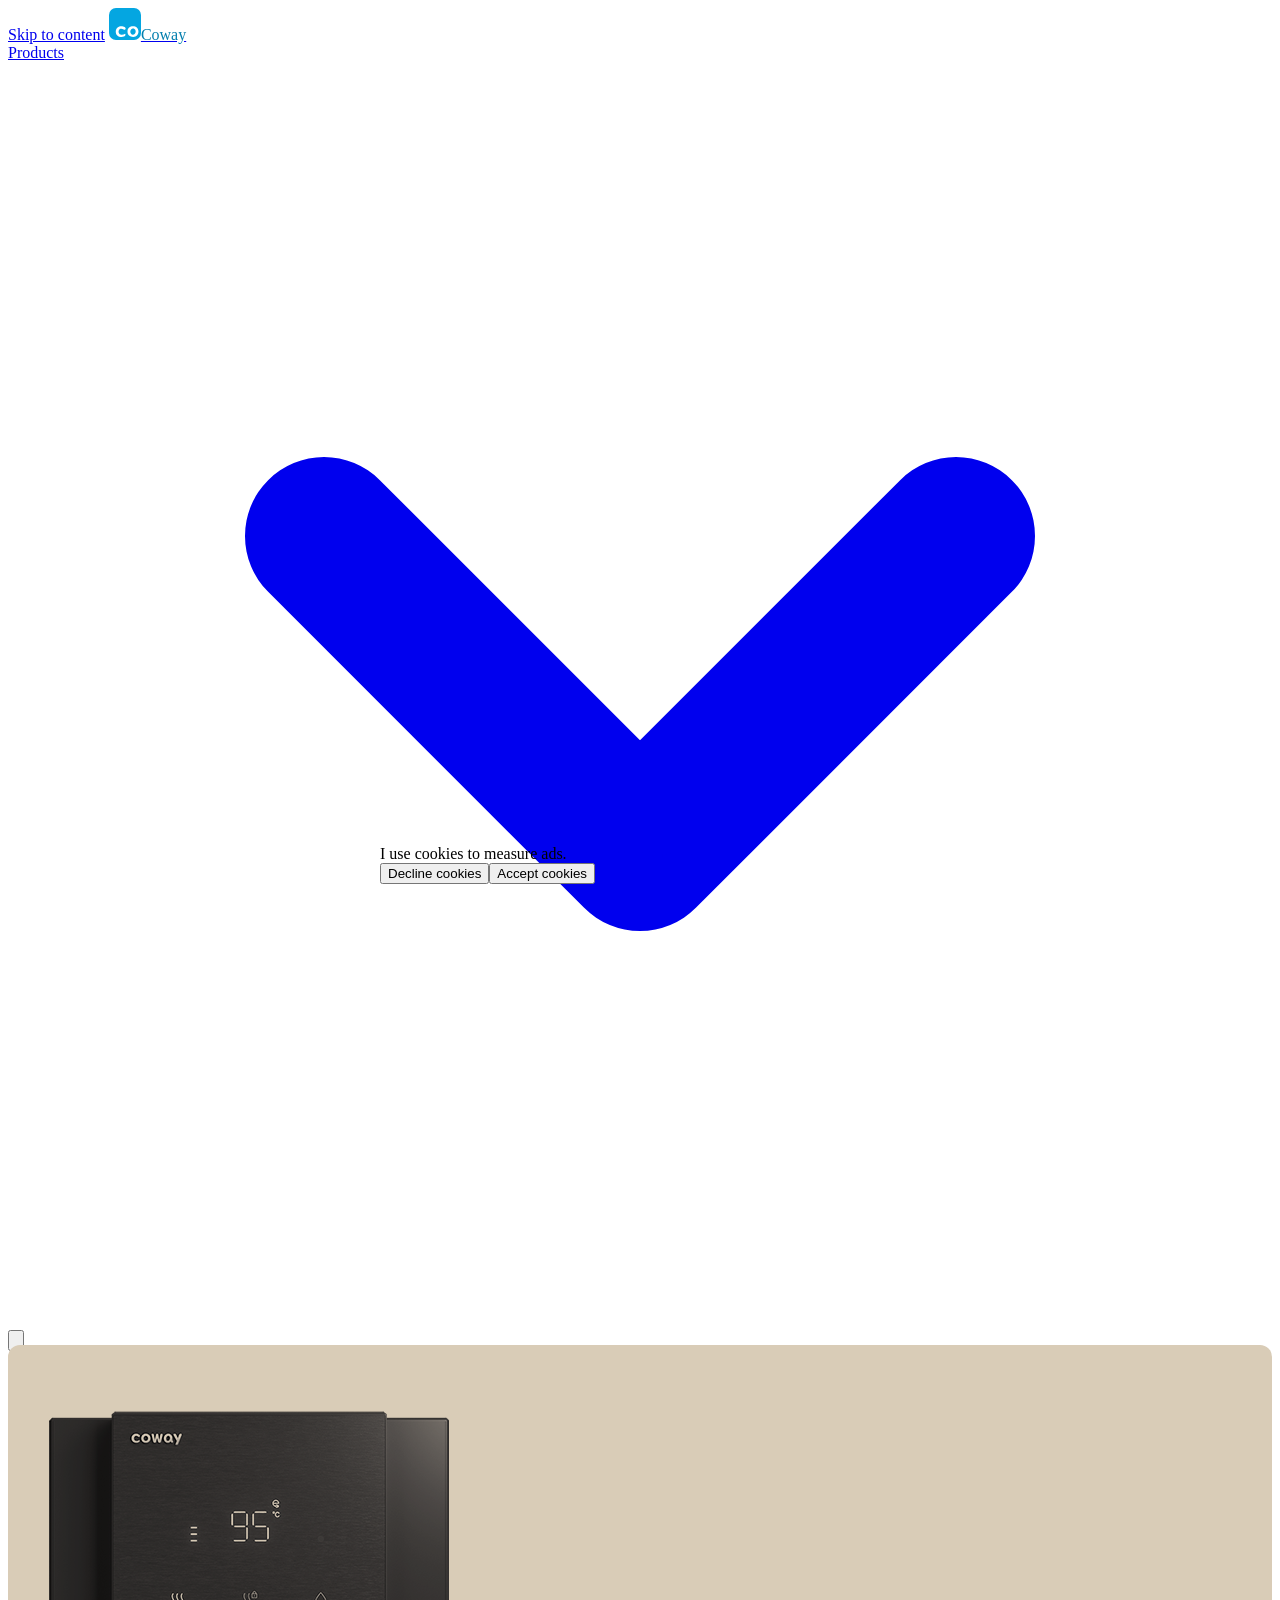
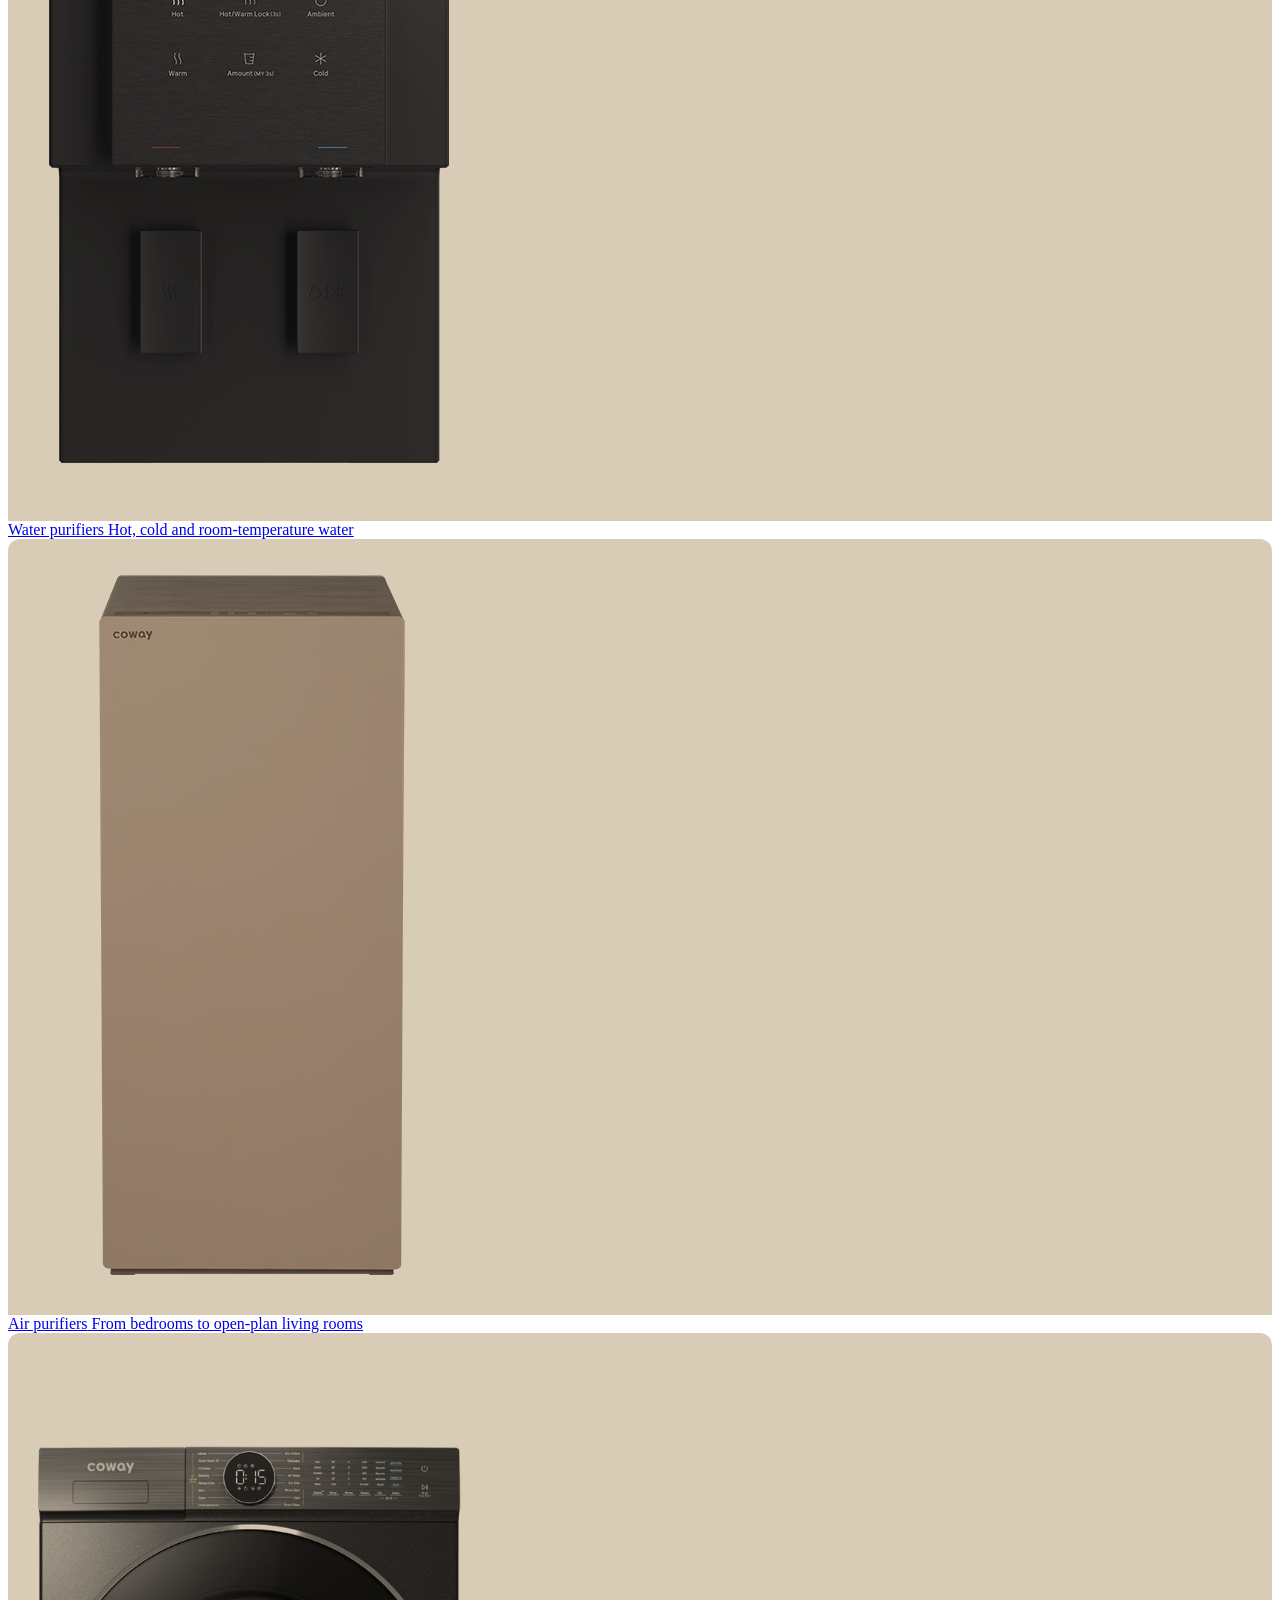
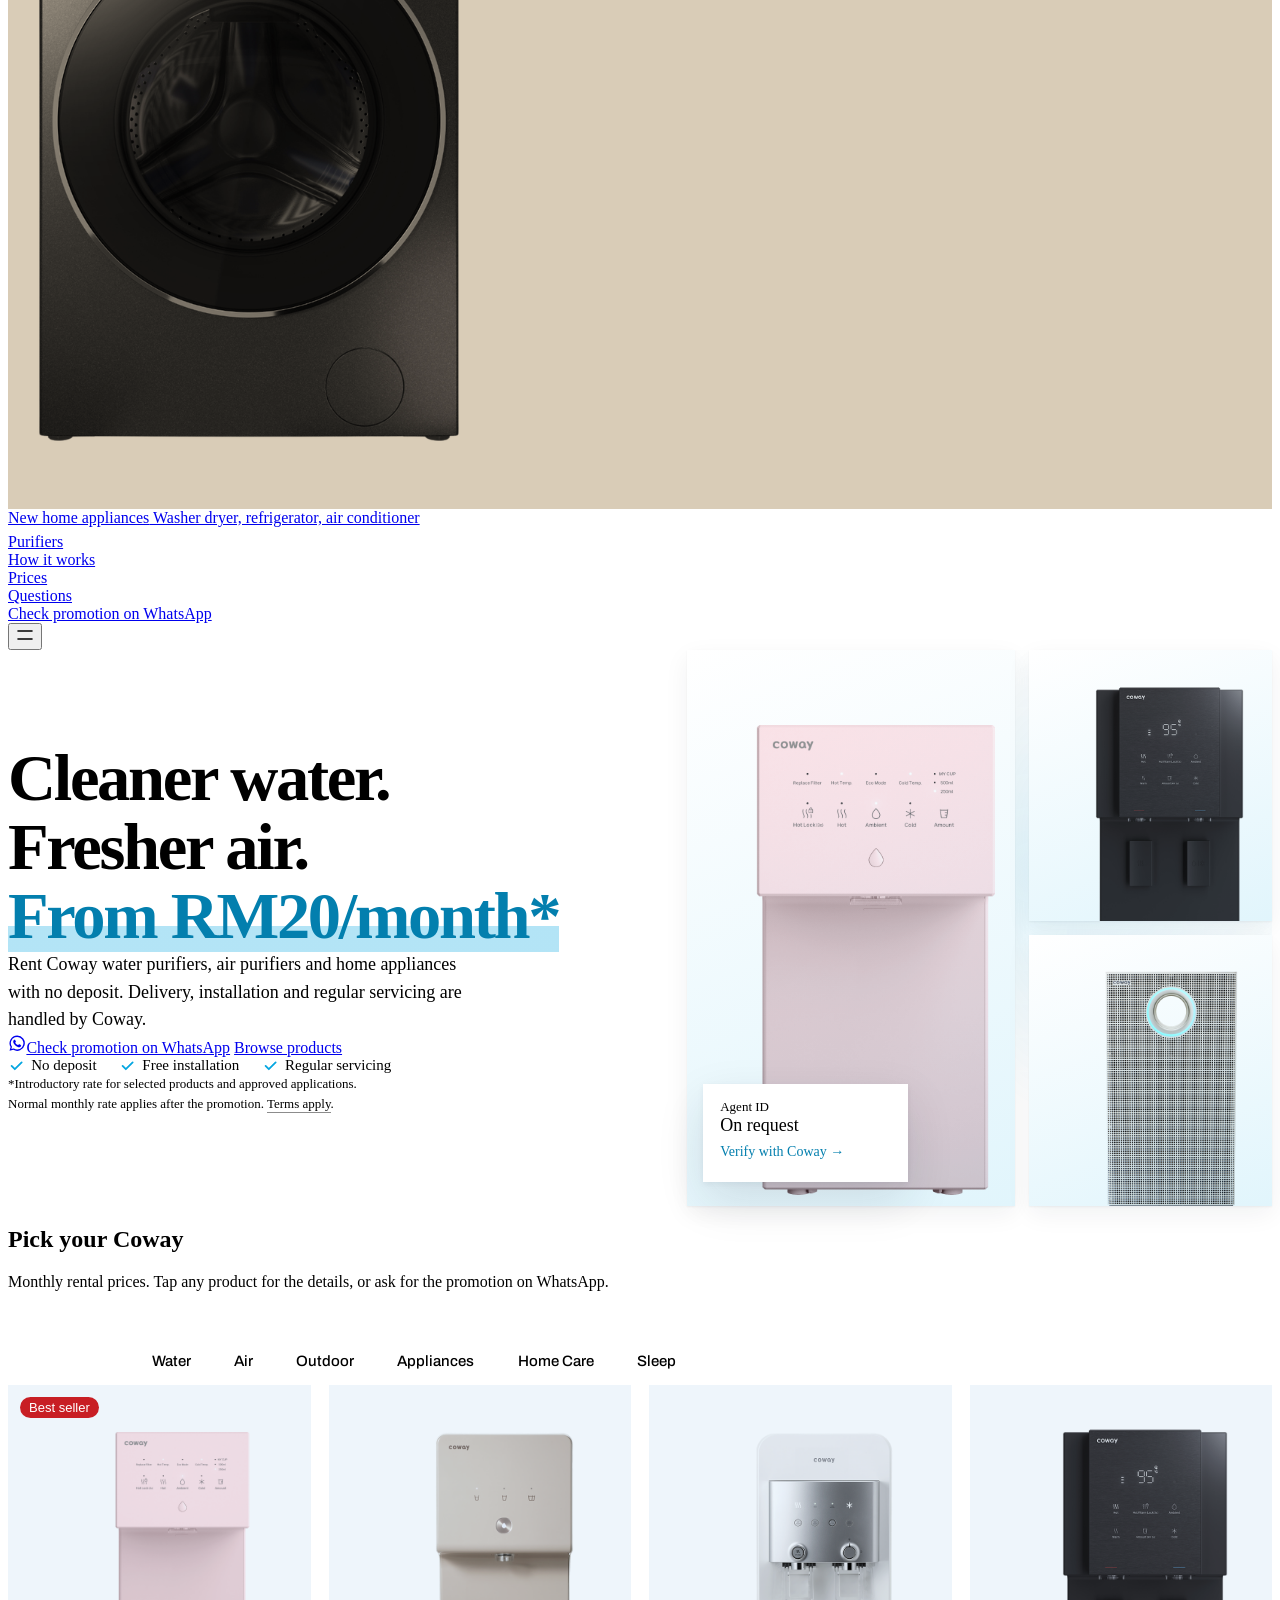
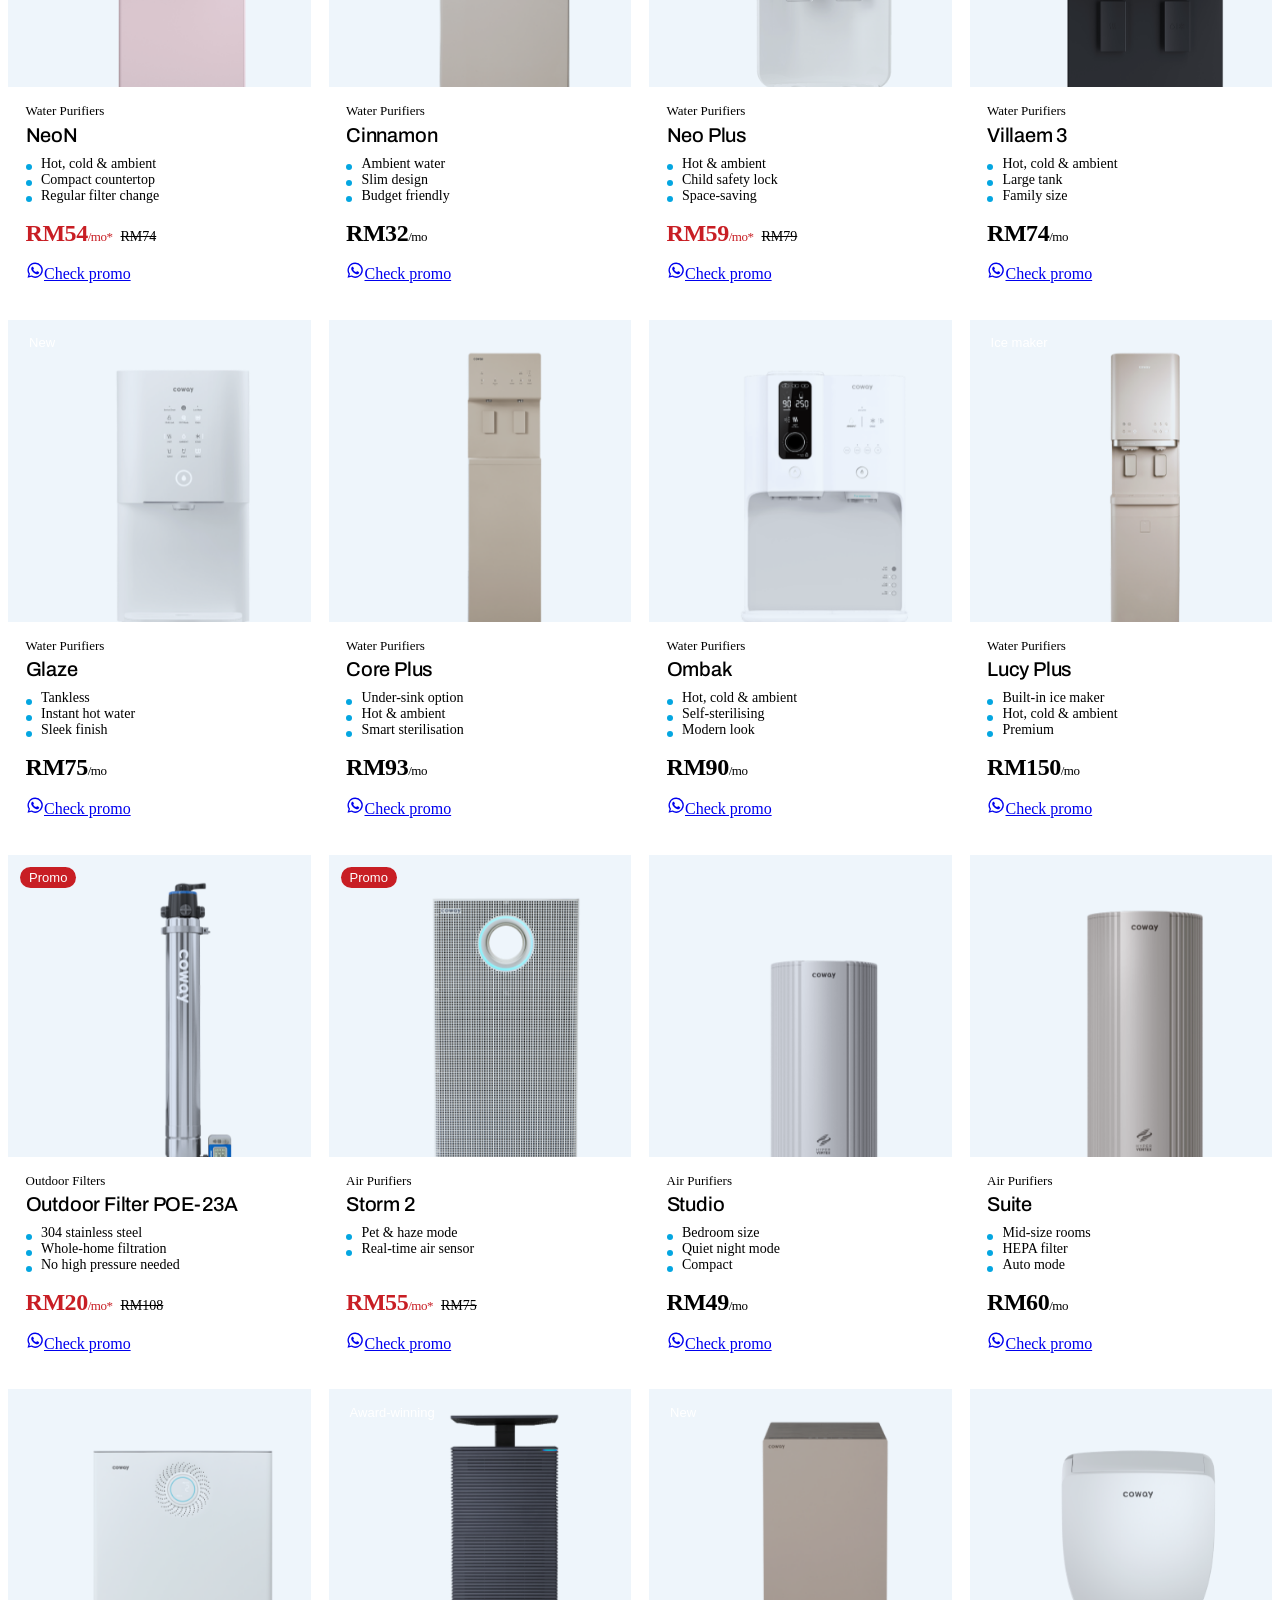
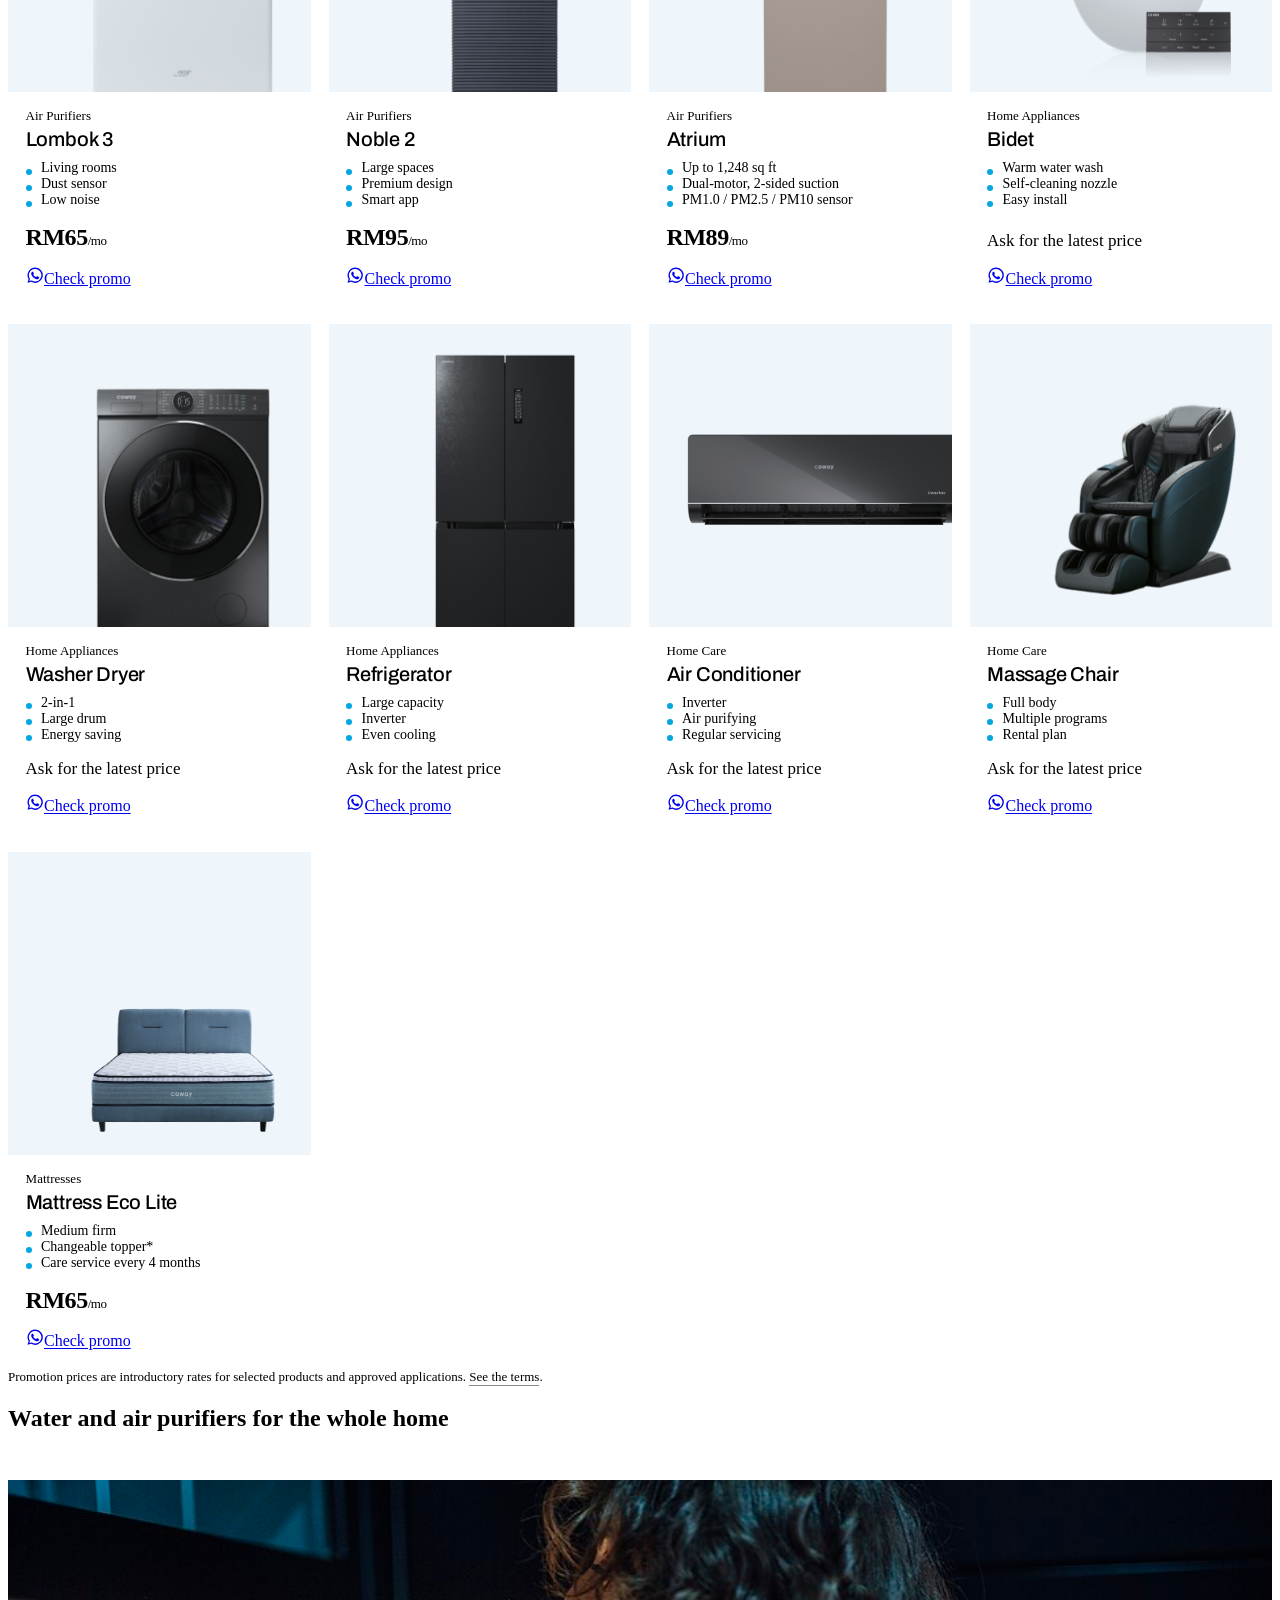
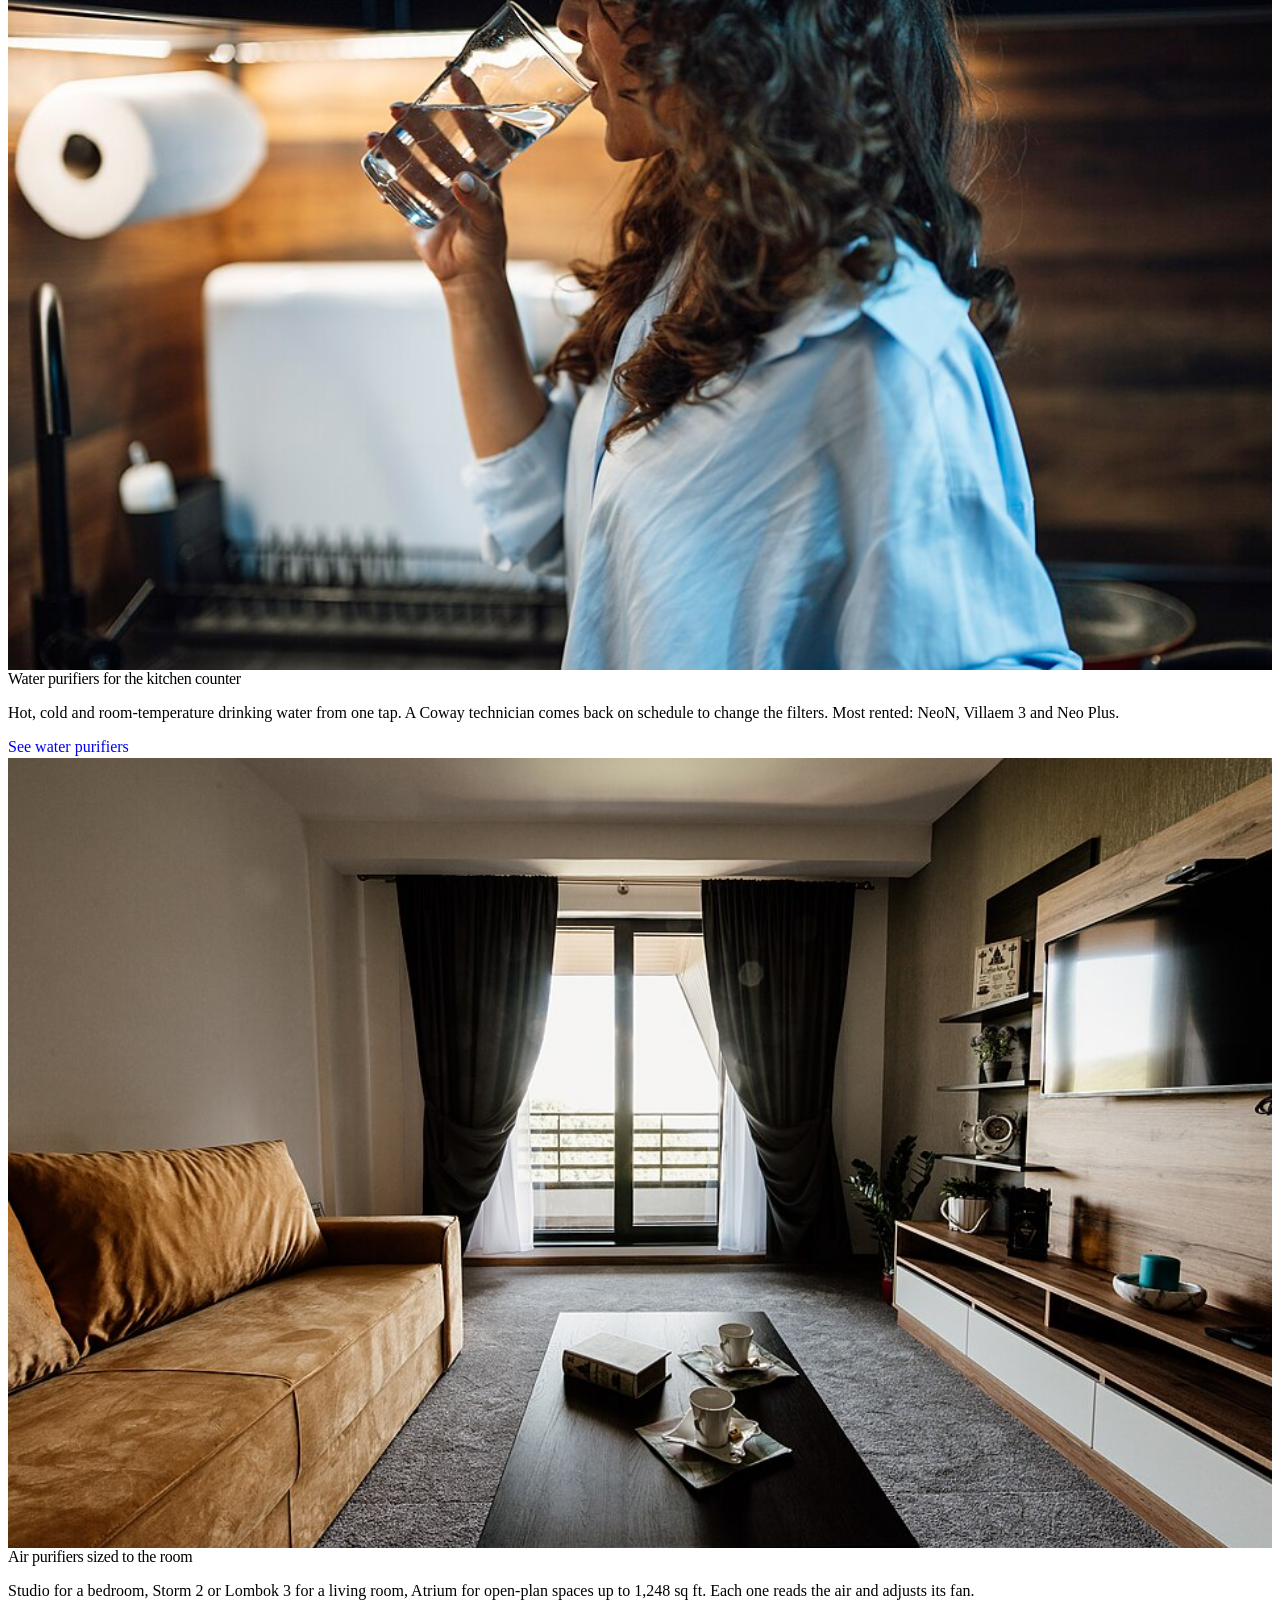
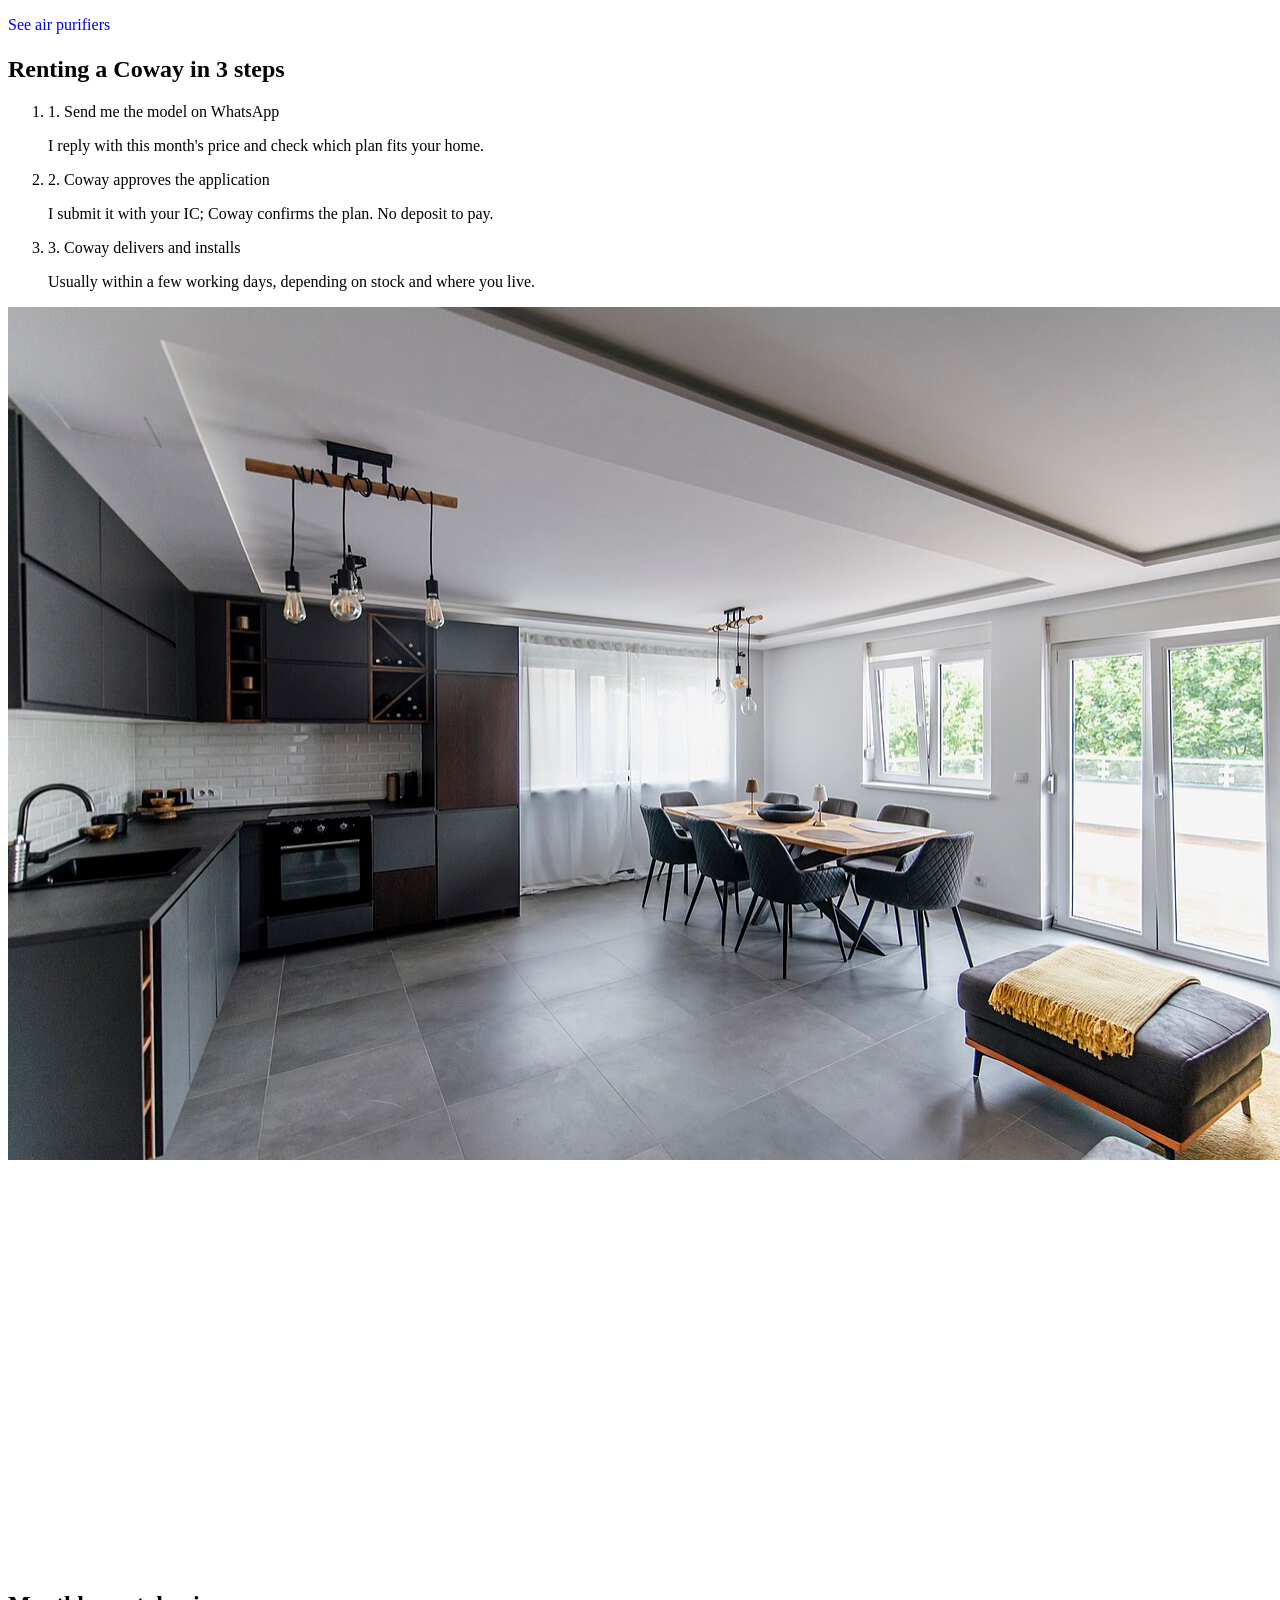
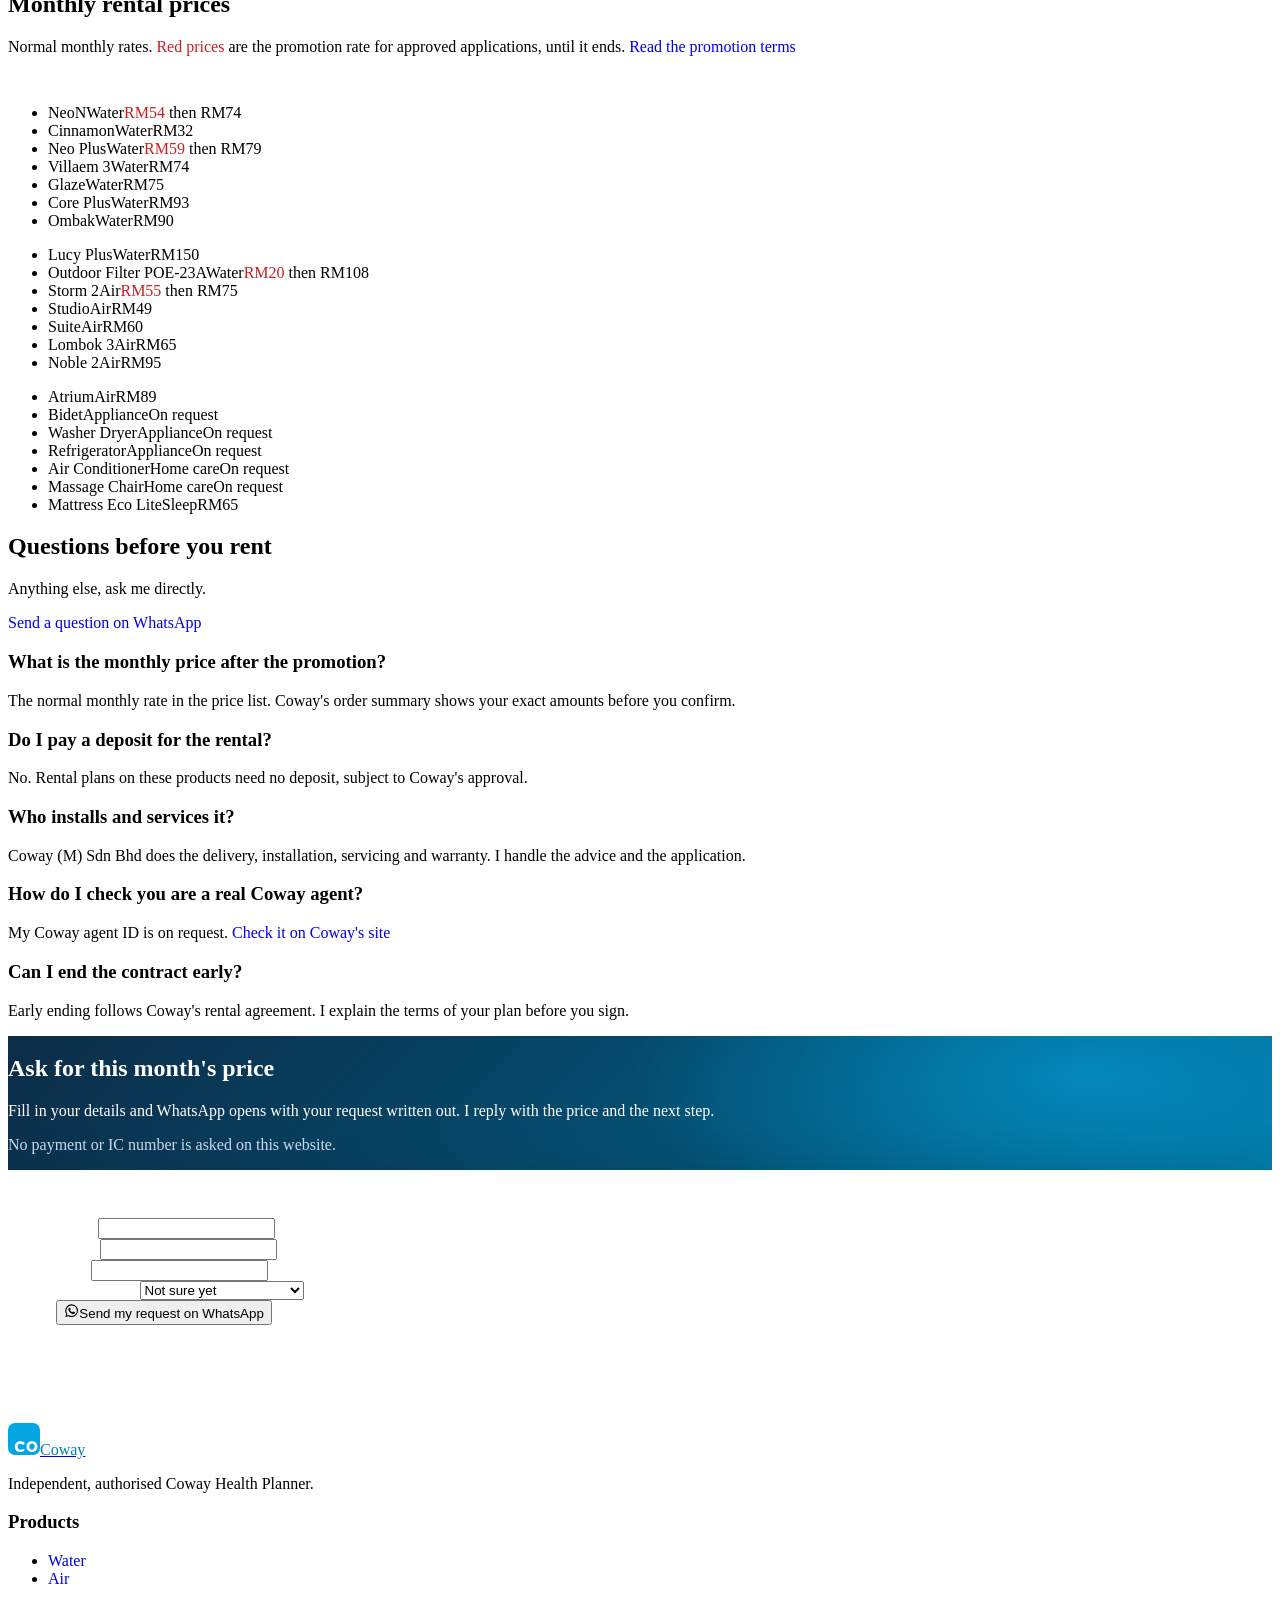
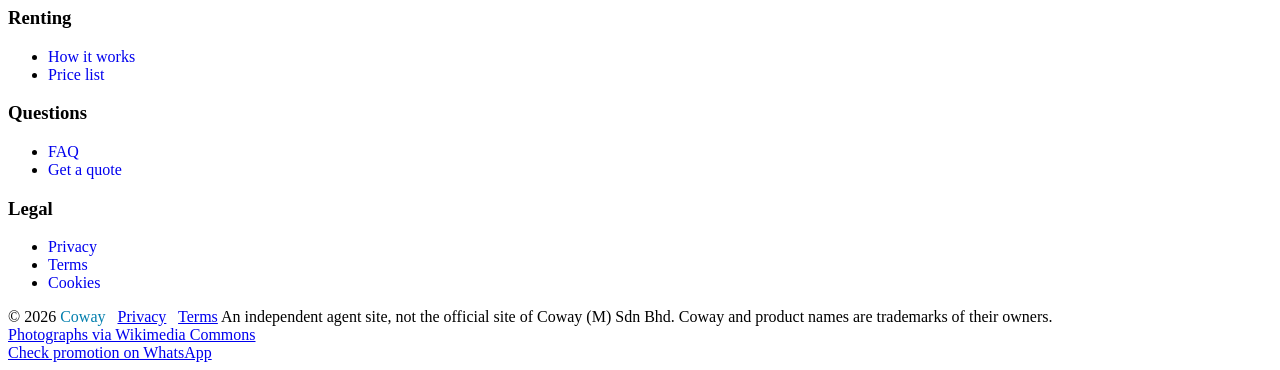
==== index.html @ 5fc10523 "Coway agent landing site for Google Ads Static site: hero with promo pricing, product catalogue with" ====
<!doctype html>
<html lang="en" data-type="product" data-radius="soft" data-buttons="solid" data-motion>
<head>
<meta charset="utf-8">
<meta name="viewport" content="width=device-width, initial-scale=1, viewport-fit=cover">
<title>Coway water and air purifier rental in Malaysia, from RM20 a month</title>
<meta name="description" content="Rent a Coway water or air purifier from RM20 a month during the promotion, with no deposit. Coway delivers, installs and services it.">
<meta property="og:type" content="website">
<meta property="og:title" content="Coway water and air purifier rental, from RM20 a month">
<meta property="og:description" content="No deposit. Coway delivers, installs and services the unit. Ask for a quote on WhatsApp.">
<meta property="og:image" content="share.jpg">
<meta name="twitter:card" content="summary_large_image">
<link rel="icon" href="assets/img/favicon.svg?v=7" type="image/svg+xml">
<meta name="theme-color" content="#f8fafc">
<!-- <link rel="canonical" href="https://[the client's domain]/"> -->
<meta name="site-kind" content="other">
<meta name="page-type" content="product">
<link rel="preconnect" href="https://fonts.googleapis.com">
<link rel="preconnect" href="https://fonts.gstatic.com" crossorigin>
<link href="https://fonts.googleapis.com/css2?family=Archivo:wdth,wght@62..125,400..600&display=swap" rel="stylesheet">
<link rel="stylesheet" href="assets/system.css?v=7">
<link rel="stylesheet" href="assets/ui/cards.css?v=7">
<link rel="stylesheet" href="assets/motion/motion.css?v=7">
<link rel="stylesheet" href="assets/backgrounds/backgrounds.css?v=7">
<link rel="stylesheet" href="assets/layout/layout.css?v=7">
<link rel="stylesheet" href="assets/icons/icon.css?v=7">
<style>
:root {
  --p-bg: #f8fafc; --p-surface: #eef5fb; --p-ink: #0f2233; --p-muted: #5f6c7a;
  --p-accent: #037fae; --p-accent-ink: #ffffff; --p-action: #037fae; --p-action-ink: #ffffff;
  --p-inv-bg: #0f2233; --p-inv-surface: #1d2f3f; --p-inv-ink: #f8fafc; --p-inv-muted: #97a1aa;
  --p-inv-accent: #f8fafc; --p-inv-accent-ink: #0f2233; --p-inv-action: #f8fafc; --p-inv-action-ink: #0f2233;
  --font-display: "Archivo", system-ui, sans-serif;
  --font-text: "Archivo", system-ui, sans-serif;
  --display-weight: 400;
  --display-tracking: -0.025em;
  --display-tracking-xl: -0.035em;
  --display-stretch: 110%;
  --ly-scale: 0.9;
}
</style>
<link rel="stylesheet" href="css/legacy.css?v=7">
<script>document.documentElement.classList.add('m-enter');setTimeout(()=>document.documentElement.classList.add('m-enter-done'),700)</script>
<script src="assets/backgrounds/backgrounds.js?v=7"></script>
<script>document.documentElement.classList.add('mo-js');setTimeout(()=>document.documentElement.classList.add('mo-safe'),2500)</script>
<link rel="modulepreload" href="assets/moments/moments.js">
<link rel="modulepreload" href="assets/moments/lib.js">
<link rel="modulepreload" href="assets/moments/picture-develops/moment.js">
<!-- page CSS -->
<style>
  .nav__logo img { width: 32px; height: 32px; border-radius: 7px; }
  /* the catalogue grows with the category picked (21 products at most), so it takes its own height */
  #products, #purifiers { height: auto; min-height: 100svh; }
  .hero.oh { display: flex; align-items: center; }
  .hero.oh > .wrap { width: min(100% - 2 * var(--gut), 1280px); }
  .menu-card .panel { --p-h: 200px; }
  .menu-card .panel img { object-fit: contain; padding: 16px; mix-blend-mode: multiply; }
  /* water and air: one section, two halves side by side */
  .pur__media { margin: 0; border-radius: var(--r-lg); overflow: hidden; aspect-ratio: 16 / 10; }
  .pur__media > img { display: block; width: 100%; height: 100%; object-fit: cover; }
  .pur__col { display: grid; gap: var(--s-5); align-content: start; }
  .pur__col h3 { font: var(--display-weight) var(--t-h3)/1.15 var(--font-display); letter-spacing: -0.02em; margin: 0; }
  @media (max-width: 1023px) { .pur__col + .pur__col { margin-top: var(--s-8); } }
  /* price list: three equal columns */
  .rows__kind { font-weight: 400; color: var(--muted); font-size: var(--t-small); margin-left: var(--s-2); }
  @media (min-width: 640px) and (max-width: 1023px) { #prices .grid > .rows { grid-column: span 4; } #prices .rows__kind { display: none; } }
  #steps .frame { aspect-ratio: 1 / 1; }
  @media (max-width: 1023px) { #steps .frame { aspect-ratio: 4 / 3; margin-top: var(--s-7); } }
  .t-promo { color: #c81e24; }
  #steps { --p-accent: #02567a; }   /* the logo blue one step deeper, so white text on the band reads at 8:1 */
  /* the quote form */
  #quote { position: relative; overflow: hidden; color: #fff;
    background:
      radial-gradient(60% 80% at 85% 10%, rgba(4,166,225,.55), transparent 60%),
      radial-gradient(50% 70% at 0% 100%, rgba(4,166,225,.25), transparent 60%),
      linear-gradient(135deg, #0c2c47 0%, #02567a 55%, #037fae 100%); }
  #quote { height: auto; min-height: 0; padding-block: var(--s-9); }
  #quote h2, #quote .t-lead { color: #fff; }
  #quote .quote-form .muted, #quote .quote-form a { color: var(--muted); }
  #quote .muted { color: #c6dbec; }
  .quote-form { background: #fff; color: var(--ink); border-radius: var(--r-lg); padding: clamp(24px, 4vw, 48px); box-shadow: 0 24px 60px rgba(4,20,36,.35); }
  .field select { appearance: auto; }
  /* the footer: links only, as tall as they are */
  footer.closing { height: auto; min-height: 0; padding-top: var(--s-8); }
  .consent { position: fixed; z-index: 20; left: 16px; right: 16px; bottom: calc(16px + var(--bar, 0px)); max-width: 520px; margin-inline: auto; background: var(--bg); border: 1px solid var(--line); border-radius: var(--r-md); padding: var(--s-5); display: grid; gap: var(--s-4); }
  .consent[hidden] { display: none; }
  .consent p { margin: 0; }
</style>
<script src="js/config.js?v=7"></script>
<script src="js/tracking.js?v=7"></script>
</head>
<body>
<!-- type: product (site-kind other): Coway rental through an independent Health Planner.
     The hero and the catalogue are the previous design's (css/legacy.css), kept by the client's request.
     "Coway" in blue in the logo, the footer and the closing word is a placeholder for the brand name. -->

<svg width="0" height="0" style="position:absolute" aria-hidden="true">
  <symbol id="i-wa" viewBox="0 0 24 24"><path fill="currentColor" d="M12 2a10 10 0 0 0-8.6 15.1L2 22l5-1.3A10 10 0 1 0 12 2zm0 18.2c-1.5 0-3-.4-4.3-1.2l-.3-.2-3 .8.8-2.9-.2-.3A8.2 8.2 0 1 1 12 20.2zm4.5-6.1c-.2-.1-1.5-.7-1.7-.8-.2-.1-.4-.1-.6.1l-.8 1c-.1.2-.3.2-.5.1a6.7 6.7 0 0 1-3.3-2.9c-.3-.4.2-.4.7-1.4.1-.2 0-.3 0-.4l-.8-1.8c-.2-.5-.4-.4-.6-.4h-.5a1 1 0 0 0-.7.3 3 3 0 0 0-.9 2.2c0 1.3.9 2.5 1 2.7.2.2 1.8 2.8 4.4 3.9 1.6.7 2.3.8 3.1.6.5-.1 1.5-.6 1.7-1.2.2-.6.2-1.1.2-1.2-.1-.1-.3-.2-.5-.3z"/></symbol>
  <symbol id="i-check" viewBox="0 0 24 24"><path fill="none" stroke="currentColor" stroke-width="2.5" stroke-linecap="round" stroke-linejoin="round" d="M5 12.5l4.5 4.5L19 7.5"/></symbol>
</svg>

<header class="nav">
  <div class="wrap nav__bar">
    <a class="skip-link" href="#top">Skip to content</a>
    <a class="nav__logo" href="#top"><img src="assets/img/logo.svg" alt="" width="32" height="32"><span class="brand-word">Coway</span></a>
    <nav class="nav__links" aria-label="Main">
      <div class="nav__item">
        <a class="nav__link" href="#products">Products <svg class="chev" viewBox="0 0 12 12" aria-hidden="true"><path d="M3 4.5l3 3 3-3" fill="none" stroke="currentColor" stroke-width="1.5" stroke-linecap="round" stroke-linejoin="round"/></svg></a>
        <div class="nav__menu">
          <div class="wrap grid">
            <a class="menu-card span-4" href="#products" data-filter-link="water">
              <div class="panel"><img class="frame__img" src="assets/img/products/villaem-3.png" alt="Coway Villaem 3 water purifier"></div>
              <span class="t-card">Water purifiers</span>
              <span class="t-small muted">Hot, cold and room-temperature water</span>
            </a>
            <a class="menu-card span-4" href="#products" data-filter-link="air">
              <div class="panel"><img class="frame__img" src="assets/img/products/atrium.png" alt="Coway Atrium air purifier"></div>
              <span class="t-card">Air purifiers</span>
              <span class="t-small muted">From bedrooms to open-plan living rooms</span>
            </a>
            <a class="menu-card span-4" href="#products" data-filter-link="appl">
              <div class="panel"><img class="frame__img" src="assets/img/products/washer-dryer.png" alt="Coway washer dryer"></div>
              <span class="t-card">New home appliances</span>
              <span class="t-small muted">Washer dryer, refrigerator, air conditioner</span>
            </a>
          </div>
        </div>
      </div>
      <div class="nav__item"><a class="nav__link" href="#purifiers">Purifiers</a></div>
      <div class="nav__item"><a class="nav__link" href="#steps">How it works</a></div>
      <div class="nav__item"><a class="nav__link" href="#prices">Prices</a></div>
      <div class="nav__item"><a class="nav__link" href="#faq">Questions</a></div>
    </nav>
    <div class="nav__actions">
      <a class="btn btn--primary" data-wa="Hi, I'd like to check the current Coway promotion." data-track="nav">Check promotion on WhatsApp</a>
    </div>
    <button class="nav__toggle" type="button" aria-expanded="false" aria-label="Menu">
      <svg width="18" height="18" viewBox="0 0 18 18" aria-hidden="true"><path d="M2 5h14M2 13h14" stroke="currentColor" stroke-width="1.6" stroke-linecap="round"/></svg>
    </button>
  </div>
</header>

<main id="top">
  <!-- HERO: the previous design -->
  <section class="hero oh" aria-labelledby="hero-h">
    <div class="wrap">
      <div class="oh__grid">
        <div class="oh__copy">
          <h1 id="hero-h">Cleaner water.<br>Fresher air.<br><span class="hl">From <span class="nowrap"><span data-cfg="promo.headlinePrice">RM20</span>/month*</span></span></h1>
          <p class="oh__lead">Rent Coway water purifiers, air purifiers and home appliances with no deposit. Delivery, installation and regular servicing are handled by Coway.</p>
          <div class="btn-row">
            <a class="btn btn--primary" data-wa="Hi, I'd like to check the current Coway promotion." data-track="hero"><svg class="ico" aria-hidden="true"><use href="#i-wa"/></svg>Check promotion on WhatsApp</a>
            <a class="btn btn--secondary" href="#products">Browse products</a>
          </div>
          <ul class="oh__chips">
            <li><svg class="ico" aria-hidden="true"><use href="#i-check"/></svg>No deposit</li>
            <li><svg class="ico" aria-hidden="true"><use href="#i-check"/></svg>Free installation</li>
            <li><svg class="ico" aria-hidden="true"><use href="#i-check"/></svg>Regular servicing</li>
          </ul>
          <p class="oh__fine">*Introductory rate for selected products and approved applications. Normal monthly rate applies after the promotion. <a href="terms.html">Terms apply</a>.</p>
        </div>
        <div class="oh__media">
          <figure class="oh__main"><img src="assets/img/products/neon.png" alt="Coway NeoN water purifier" width="450" height="740" fetchpriority="high"></figure>
          <figure><img src="assets/img/products/villaem-3.png" alt="Coway Villaem 3 water purifier" width="450" height="740"></figure>
          <figure><img src="assets/img/products/storm-2.png" alt="Coway Storm 2 air purifier" width="450" height="740"></figure>
          <div class="oh__badge">
            <span class="oh__badge-k">Agent ID</span>
            <b data-cfg="agentId">On request</b>
            <a data-cfg-href="verifyUrl" href="https://vr.coway.com.my/" target="_blank" rel="noopener">Verify with Coway →</a>
          </div>
        </div>
      </div>
    </div>
  </section>

  <!-- CATALOGUE: the previous design -->
  <section class="section" id="products" style="--h: 2; --hm: 2" aria-labelledby="products-h">
    <div class="wrap">
      <div class="section-head">
        <h2 id="products-h">Pick your Coway</h2>
        <p>Monthly rental prices. Tap any product for the details, or ask for the promotion on WhatsApp.</p>
      </div>
      <div class="oc-tabs" role="tablist" id="tabs" aria-label="Product categories"></div>
      <div class="oc-grid" id="product-grid"></div>
      <p class="oc-fine">Promotion prices are introductory rates for selected products and approved applications. <a href="terms.html">See the terms</a>.</p>
    </div>
  </section>

  <!-- WATER AND AIR: one section -->
  <section class="section" id="purifiers" aria-labelledby="purifiers-h">
    <div class="wrap">
      <div class="section-head">
        <h2 id="purifiers-h">Water and air purifiers for the whole home</h2>
      </div>
      <div class="grid grid--top">
        <div class="pur__col span-6" id="water">
          <figure class="pur__media" data-moment="picture-develops"><img src="assets/img/photos/photo-f193561874.jpg" srcset="assets/img/photos/photo-f193561874-500.jpg 500w, assets/img/photos/photo-f193561874-960.jpg 960w, assets/img/photos/photo-f193561874.jpg 1280w" sizes="(max-width: 1023px) 100vw, 50vw" width="1280" height="853" alt="A woman drinking a glass of water in her kitchen" loading="lazy" decoding="async" data-source="stand-in" data-subject="drinking water at home"></figure>
          <h3>Water purifiers for the kitchen counter</h3>
          <p>Hot, cold and room-temperature drinking water from one tap. A Coway technician comes back on schedule to change the filters. Most rented: NeoN, Villaem 3 and Neo Plus.</p>
          <a class="link" href="#products" data-filter-link="water">See water purifiers</a>
        </div>
        <div class="pur__col span-6" id="air">
          <figure class="pur__media"><img src="assets/img/photos/photo-f187101720-960.jpg" srcset="assets/img/photos/photo-f187101720-500.jpg 500w, assets/img/photos/photo-f187101720-960.jpg 960w" sizes="(max-width: 1023px) 100vw, 50vw" width="960" height="640" alt="A living room with a sofa, a TV wall and a balcony door" loading="lazy" decoding="async" data-source="stand-in" data-subject="living room"></figure>
          <h3>Air purifiers sized to the room</h3>
          <p>Studio for a bedroom, Storm 2 or Lombok 3 for a living room, Atrium for open-plan spaces up to 1,248 sq ft. Each one reads the air and adjusts its fan.</p>
          <a class="link" href="#products" data-filter-link="air">See air purifiers</a>
        </div>
      </div>
    </div>
  </section>

  <section class="section ground-brand" id="steps" aria-labelledby="steps-h">
    <div class="wrap">
      <div class="grid">
        <div class="span-5 stack-6">
          <h2 id="steps-h">Renting a Coway in 3 steps</h2>
          <ol class="rows">
            <li><span class="rows__name">1. Send me the model on WhatsApp</span><p>I reply with this month's price and check which plan fits your home.</p></li>
            <li><span class="rows__name">2. Coway approves the application</span><p>I submit it with your IC; Coway confirms the plan. No deposit to pay.</p></li>
            <li><span class="rows__name">3. Coway delivers and installs</span><p>Usually within a few working days, depending on stock and where you live.</p></li>
          </ol>
        </div>
        <div class="frame frame--photo span-6 start-7"><img class="frame__img" src="assets/img/photos/photo-f186239762.jpg" srcset="assets/img/photos/photo-f186239762-500.jpg 500w, assets/img/photos/photo-f186239762-960.jpg 960w, assets/img/photos/photo-f186239762.jpg 1280w" sizes="(max-width: 1023px) 100vw, 1000px" width="1280" height="853" alt="An open kitchen and dining area with large windows" loading="lazy" decoding="async" data-source="stand-in" data-subject="kitchen and dining room"></div>
      </div>
    </div>
  </section>

  <section class="section" id="prices" style="--hm: 2" aria-labelledby="prices-h">
    <div class="wrap">
      <div class="section-head">
        <h2 id="prices-h">Monthly rental prices</h2>
        <p>Normal monthly rates. <span class="t-promo">Red prices</span> are the promotion rate for approved applications, until it ends. <a class="link" href="terms.html">Read the promotion terms</a></p>
      </div>
      <div class="grid grid--top" data-prices></div>
    </div>
  </section>

  <section class="section" id="faq" aria-labelledby="faq-h">
    <div class="wrap">
      <div class="grid grid--top">
        <div class="span-5 stack-5">
          <h2 id="faq-h">Questions before you rent</h2>
          <p class="muted">Anything else, ask me directly.</p>
          <a class="link" data-wa="Hi, I have a question about Coway rental." data-track="faq">Send a question on WhatsApp</a>
        </div>
        <div class="faq span-6 start-7">
          <div class="faq__item"><h3>What is the monthly price after the promotion?</h3><p>The normal monthly rate in the price list. Coway's order summary shows your exact amounts before you confirm.</p></div>
          <div class="faq__item"><h3>Do I pay a deposit for the rental?</h3><p>No. Rental plans on these products need no deposit, subject to Coway's approval.</p></div>
          <div class="faq__item"><h3>Who installs and services it?</h3><p>Coway (M) Sdn Bhd does the delivery, installation, servicing and warranty. I handle the advice and the application.</p></div>
          <div class="faq__item"><h3>How do I check you are a real Coway agent?</h3><p>My Coway agent ID is <span data-cfg="agentId">on request</span>. <a class="link" data-cfg-href="verifyUrl" href="https://vr.coway.com.my/" target="_blank" rel="noopener">Check it on Coway's site</a></p></div>
          <div class="faq__item"><h3>Can I end the contract early?</h3><p>Early ending follows Coway's rental agreement. I explain the terms of your plan before you sign.</p></div>
        </div>
      </div>
    </div>
  </section>

  <!-- FINAL CTA: the form opens WhatsApp with the details filled in -->
  <section class="section" id="quote" aria-labelledby="quote-h">
    <div class="wrap">
      <div class="grid grid--top">
        <div class="span-5 stack-5">
          <h2 id="quote-h">Ask for this month's price</h2>
          <p class="t-lead">Fill in your details and WhatsApp opens with your request written out. I reply with the price and the next step.</p>
          <p class="muted">No payment or IC number is asked on this website.</p>
        </div>
        <form class="form quote-form span-6 start-7" id="lead-form" novalidate>
          <div class="field field--full"><label for="f-name">Name</label>
            <input id="f-name" name="name" type="text" autocomplete="name" required aria-describedby="f-name-err">
            <p class="field__error" id="f-name-err" hidden>Write the name I should reply to.</p></div>
          <div class="field"><label for="f-phone">Phone</label>
            <input id="f-phone" name="phone" type="tel" autocomplete="tel" inputmode="tel" required aria-describedby="f-phone-err">
            <p class="field__error" id="f-phone-err" hidden>Write a phone number, like 012 345 6789.</p></div>
          <div class="field"><label for="f-area">Area</label>
            <input id="f-area" name="area" type="text" autocomplete="address-level2" aria-describedby="f-area-err">
            <p class="field__error" id="f-area-err" hidden>Write your town or area.</p></div>
          <div class="field field--full"><label for="lead-product">Interested in</label>
            <select id="lead-product" name="product"><option value="">Not sure yet</option></select></div>
          <div class="btn-row"><button class="btn btn--primary" type="submit"><svg class="ico" aria-hidden="true"><use href="#i-wa"/></svg>Send my request on WhatsApp</button></div>
          <p class="form__status" role="status" data-form-status></p>
          <p class="t-small muted">By sending, you agree to be contacted about your request. <a href="privacy.html">Privacy policy</a></p>
        </form>
      </div>
    </div>
  </section>
</main>

<footer class="footer closing" id="contact" aria-label="Footer">
  <div class="wrap">
    <div class="closing__links">
      <div class="grid">
        <div class="span-4 stack-4">
          <a class="nav__logo" href="#top"><img src="assets/img/logo.svg" alt="" width="32" height="32"><span class="brand-word">Coway</span></a>
          <p class="footer__lede">Independent, authorised Coway Health Planner.</p>
        </div>
        <div class="span-2 footer__col"><h3>Products</h3><ul><li><a href="#products" data-filter-link="water">Water</a></li><li><a href="#products" data-filter-link="air">Air</a></li></ul></div>
        <div class="span-2 footer__col"><h3>Renting</h3><ul><li><a href="#steps">How it works</a></li><li><a href="#prices">Price list</a></li></ul></div>
        <div class="span-2 footer__col"><h3>Questions</h3><ul><li><a href="#faq">FAQ</a></li><li><a href="#quote">Get a quote</a></li></ul></div>
        <div class="span-2 footer__col"><h3>Legal</h3><ul><li><a href="privacy.html">Privacy</a></li><li><a href="terms.html">Terms</a></li><li><a href="#consent" data-consent-open>Cookies</a></li></ul></div>
      </div>
      <div class="footer__legal">
        <span>&copy; <span id="year">2026</span> <span class="brand-word">Coway</span> &nbsp; <a href="privacy.html">Privacy</a> &nbsp; <a href="terms.html">Terms</a></span>
        <span class="t-small muted">An independent agent site, not the official site of Coway (M) Sdn Bhd. Coway and product names are trademarks of their owners.</span>
        <div class="socials"></div>
        <a class="credits" href="credits.html">Photographs via Wikimedia Commons</a>
      </div>
    </div>
  </div>
<div class="consent" id="consent" role="region" aria-label="Cookies" hidden>
  <p>I use cookies to measure ads. <a class="link" href="privacy.html">Read the privacy policy</a></p>
  <div class="btn-row"><button class="btn btn--secondary" type="button" data-consent="deny">Decline cookies</button><button class="btn btn--secondary" type="button" data-consent="grant">Accept cookies</button></div>
</div>
</footer>

<nav class="actionbar" aria-label="Quick actions">
  <a class="btn btn--primary" data-wa="Hi, I'd like to check the current Coway promotion." data-track="actionbar">Check promotion on WhatsApp</a>
</nav>

<dialog class="oc-modal" id="product-modal" aria-label="Product details">
  <button class="oc-modal__close" type="button" aria-label="Close" data-close>×</button>
  <div class="oc-modal__body" id="modal-body"></div>
</dialog>

<script src="js/products.js?v=7"></script>
<script src="js/main.js?v=7"></script>
<script type="module" src="assets/system.js?v=7"></script>
<script type="module" src="assets/motion/motion.js?v=7"></script>
<script type="module" src="assets/layout/layout.js?v=7"></script>
</body>
</html>
---- assets/ui/cards.css ----
/*
  taste-skill feature cards - the card, its inset panel and where a fragment sits on it.
  The rules and their reasons are in references/cards.md. Link after system.css (it refines .card
  and .panel there) or on its own with these tokens on a ground:
    --bg (page), --card (one step off the page), --ink, --muted, --accent, --accent-ink,
    --font-text, --font-mono
  Fragments in a panel take --fx-* from .stage (set below from the same tokens).
*/

/* ---------------------------------------------------------------- the card */
.card {
  --c-r: 20px;                      /* card radius */
  --c-pad: 28px;                    /* text padding = the panel's side inset */
  --c-gap: 8px;                     /* an inset panel's margin; its radius is --c-r minus this */
  --c-border: color-mix(in oklab, var(--ink) 8%, transparent);
  --c-text: color-mix(in oklab, var(--ink) 84%, var(--card));   /* card text: the ink, a touch softer than titles */
  --c-hi: oklch(from var(--card) 1 0 0 / clamp(0, calc(0.09 - l * 0.09), 0.07));
  --c-sh: oklch(from var(--card) 0 0 0 / calc(0.07 - l * 0.04));
  position: relative; display: flex; flex-direction: column; min-width: 0;
  padding: var(--c-pad); border-radius: var(--c-r);
  background: var(--card); color: var(--ink);
  border: 1px solid var(--c-border);
  box-shadow: inset 0 1px 0 var(--c-hi), 0 1px 2px var(--c-sh);
  overflow: clip;
  gap: 0;
}
@media (min-width: 1024px) { .card { --c-pad: 32px; } }
@media (max-width: 639px) { .card { --c-r: 18px; --c-pad: 20px; } }

.card > h3, .card__title {
  margin: 0; font-family: var(--font-text); font-size: 18px; line-height: 26px; font-weight: 560;
  letter-spacing: -0.012em; color: var(--ink); text-wrap: balance;
}
/* the two lines under a title: 16px in the ink (a touch softer than the title), never small grey text */
.card > p, .card__text {
  margin: 8px 0 0; font-size: 16px; line-height: 24px; color: var(--c-text);
  max-width: 46ch; text-wrap: pretty;
}
/* two muted lines keep one height in a row so the panels line up; only where cards sit side by side
   (below 1024px a row is one column, and the held line would be an empty gap) */
@media (min-width: 1024px) { .card--row > p { min-height: 2lh; } }
.card__link {
  display: inline-flex; align-items: center; gap: 6px; margin-top: 16px; width: max-content;
  font-size: 15px; font-weight: 500; line-height: 22px; color: var(--ink); text-decoration: none;
}
.card__link svg { width: 14px; height: 14px; transition: transform 200ms cubic-bezier(.2,.7,.2,1); }
.card__link:hover svg { transform: translateX(2px); }

/* ---------------------------------------------------------------- the inset panel */
/* Default (x.ai): aligned with the text column and running off the card's bottom edge.
   The effect canvas mounts on the panel (data-fx) and sits under everything in it. */
.panel {
  --p-r: 12px;
  display: block; padding: 0;
  --p-h: clamp(264px, 22vw + 8px, 340px);
  position: relative; isolation: isolate; overflow: clip;
  min-height: var(--p-h); flex: 1 0 auto;
  border-radius: var(--p-r) var(--p-r) 0 0;
  background: color-mix(in oklab, var(--ink) 4%, var(--card));
}
/* a panel with no effect mounted stands on the page's lit ground (system.css --ground-*: sand, sky,
   sage, painting), never a grey a shade off the white UI on it: flat on kind other (cafes, shops,
   studios); on a tech page (site-kind tech, software or gaming) a soft mesh of the ground's own tones,
   the Figma tile, with no grain (grain or texture would be the page's one effect). A [data-fx] panel
   draws its effect instead. */
.panel:not([data-fx], .panel--device) { background: var(--ground-bg, #d9ccb7); }
:root:has(meta[name="site-kind"]:is([content="tech"], [content="software"], [content="gaming"])) .panel:not([data-fx], .panel--device) {
  background-color: var(--ground-bg, #d9ccb7);
  background-image:
    radial-gradient(70% 90% at 12% 0%, color-mix(in oklab, var(--ground-surface, #e9e0d2) 92%, white), transparent 70%),
    radial-gradient(60% 80% at 100% 100%, color-mix(in oklab, var(--ground-accent, #a8794a) 34%, var(--ground-bg, #d9ccb7)), transparent 72%),
    radial-gradient(50% 60% at 85% 10%, color-mix(in oklab, var(--ground-surface, #e9e0d2) 60%, transparent), transparent 70%);
}
.card > .panel { margin-top: 32px; margin-bottom: calc(-1 * var(--c-pad) - 1px); }
.card > .panel--device { margin-top: 24px; }
/* system.css spaces the text above a panel itself; here the panel carries the 32px */
.card > :has(+ .panel) { margin-bottom: 0; }
/* a crisp 1px edge over the ground and over any fragment it crops */
.panel::after {
  content: ""; position: absolute; inset: 0; z-index: 4; pointer-events: none; border-radius: inherit;
  box-shadow: inset 0 0 0 1px color-mix(in oklab, var(--ink) 7%, transparent), inset 0 1px 0 color-mix(in oklab, var(--ink) 4%, transparent);
}
/* the vignette that calms the ground where the fragment sits (--vx, --vy: its centre) */
.panel::before {
  content: ""; position: absolute; inset: 0; z-index: 0; pointer-events: none; width: auto; padding: 0;
  background: radial-gradient(ellipse 70% 62% at var(--vx, 50%) var(--vy, 62%),
    color-mix(in oklab, var(--calm, var(--card)) var(--calm-k, 34%), transparent), transparent 72%);
}
/* inset on all sides by --c-gap; nested radius */
.card > .panel--inset {
  margin: 32px calc(var(--c-gap) - var(--c-pad)) calc(var(--c-gap) - var(--c-pad));
  border-radius: calc(var(--c-r) - var(--c-gap));
}
/* runs to the card's side and bottom edges (Figma's image band); the card's corners clip it */
.card > .panel--flush {
  margin: 32px calc(-1 * var(--c-pad) - 1px) calc(-1 * var(--c-pad) - 1px);
  border-radius: 0;
}
.panel--flush::after { box-shadow: inset 0 1px 0 color-mix(in oklab, var(--ink) 7%, transparent); }
/* the panel on top, the caption under it (tall cards) */
.card > .panel--top {
  order: -1; margin: calc(var(--c-gap) - var(--c-pad)) calc(var(--c-gap) - var(--c-pad)) 24px;
  border-radius: calc(var(--c-r) - var(--c-gap)); flex: none; min-height: 0; aspect-ratio: 1 / 1;
}
.panel--top.panel--wide { aspect-ratio: 4 / 3; }

/* a device (x.ai's "Computer" card): a status row, then the ground as its screen. The row sits on the
   card itself, not in a frame of its own, so the card stays two levels deep (card > picture > UI) */
.panel--device { display: flex; padding: 0; flex-direction: column; background: none; overflow: visible; isolation: auto; border-radius: 0; }
.panel--device::before, .panel--device::after { display: none; }
.panel__bar {
  display: flex; align-items: center; gap: 8px; height: 32px; margin-bottom: 12px; padding: 0; flex: none;
  font: 500 13px/20px var(--font-text); color: var(--ink);
}
.panel__bar .muted { color: var(--muted); font-weight: 400; }
.panel__bar .sp { flex: 1; }
/* the bar's status is quiet ink: the accent belongs to the one status inside the screen */
.panel__status {
  display: inline-flex; align-items: center; gap: 6px; height: 22px; padding: 0 8px; border-radius: 6px;
  font: 500 var(--t-label)/1 var(--font-text); color: var(--ink);
  background: color-mix(in oklab, var(--ink) 6%, transparent); box-shadow: inset 0 0 0 1px color-mix(in oklab, var(--ink) 8%, transparent);
}
.panel__bar .ui-agent { width: 20px; height: 20px; --u-ink: var(--ink); --u-bg: var(--card); }
/* a still dot: the bar's status never spins on its own (the moving part is the screen's one loop) */
.panel__status i { width: 6px; height: 6px; border-radius: 50%; background: currentColor; opacity: 0.7; }
.panel__screen {
  position: relative; isolation: isolate; overflow: clip; flex: 1;
  margin: 0; border-radius: var(--p-r) var(--p-r) 0 0;
  background: color-mix(in oklab, var(--ink) 4%, var(--card));
}
.panel__screen::after {
  content: ""; position: absolute; inset: 0; z-index: 4; pointer-events: none; border-radius: inherit;
  box-shadow: inset 0 0 0 1px color-mix(in oklab, var(--ink) 7%, transparent);
}
.panel__screen::before {
  content: ""; position: absolute; inset: 0; z-index: 0; pointer-events: none;
  background: radial-gradient(ellipse 70% 62% at var(--vx, 50%) var(--vy, 70%),
    color-mix(in oklab, var(--calm, #000) var(--calm-k, 30%), transparent), transparent 72%);
}

/* ---------------------------------------------------------------- where a fragment sits */
/* .stage holds the fragment(s) and gives them their palette: the fragment surface is one step
   lighter than the card on dark grounds and white on light ones */
.stage, .panel > .stage, .panel__screen > .stage {
  position: absolute; inset: 0; z-index: 1; max-width: none;
  --ui-font: var(--font-text); --ui-mono: var(--font-mono); --ui-radius: 12px;
  /* the fragment surface: white on a light card, one step lighter than a dark card (--frag overrides) */
  --fx-bg: var(--frag, oklch(from var(--card) clamp(calc(l + 0.05), calc((l - 0.5) * 1000), 1) calc(c * 0.5) h));
  --fx-surface: var(--card); --fx-ink: var(--ink); --fx-muted: var(--muted);
  --fx-accent: var(--accent); --fx-accent-ink: var(--accent-ink);
}
.stage > * { position: absolute; max-width: none; }
/* from 640px a fragment keeps its true width and is cropped by the panel, never squeezed to fit
   (on a phone it takes the panel's width instead: see the end of this block) */
@media (min-width: 640px) { .stage > :not(.at-center) > [data-ui] { max-width: none; } }
/* a fragment cut by the panel's edge dissolves into the ground over its last --fade-h (64px; 40px for a
   short panel) instead of being sliced through a line of text (edge-fade-dissolve, 14 of 41 sites).
   The fade only ever covers context: the fragment's point (the row that changes, the number, the
   button) sits above it. */
.stage { --fade-h: 64px; }
.stage--fade-b { -webkit-mask: linear-gradient(to bottom, #000 calc(100% - var(--fade-h)), transparent calc(100% - 4px)); mask: linear-gradient(to bottom, #000 calc(100% - var(--fade-h)), transparent calc(100% - 4px)); }
.stage--fade-r { -webkit-mask: linear-gradient(to right, #000 calc(100% - 72px), transparent calc(100% - 4px)); mask: linear-gradient(to right, #000 calc(100% - 72px), transparent calc(100% - 4px)); }
.stage--fade-br {
  -webkit-mask: linear-gradient(to bottom, #000 calc(100% - var(--fade-h)), transparent calc(100% - 4px)), linear-gradient(to right, #000 calc(100% - 72px), transparent calc(100% - 4px));
  -webkit-mask-composite: source-in;
  mask: linear-gradient(to bottom, #000 calc(100% - var(--fade-h)), transparent calc(100% - 4px)), linear-gradient(to right, #000 calc(100% - 72px), transparent calc(100% - 4px));
  mask-composite: intersect;
}
/* anchored at the top-left inset, cut by the right and bottom edges (19 of 41 sites) */
.at-corner { left: var(--ax, 32px); top: var(--ay, 32px); }
/* anchored at the top-right inset, cut by the bottom only: on a narrow panel it narrows to the panel
   minus both insets rather than run out of the left edge through its text */
.at-right { right: var(--ax, 32px); top: var(--ay, 32px); max-width: calc(100% - 2 * var(--ax, 32px)); }
.stage > .at-right > :is([data-ui], .ui) { max-width: 100%; }
/* rising out of the bottom edge (x.ai) */
.at-rise { left: var(--ax, 18%); top: var(--ay, 48px); }
/* .to-edge: the wrapper reaches --cut (72px) past the panel's bottom edge whatever the panel's height,
   so a fragment that fills its wrapper (stat with opts.fill, a long list) is always cut on purpose and
   never by a few accidental px */
.stage > .to-edge { bottom: calc(-1 * var(--cut, 72px)); }
.stage > .to-edge > :is([data-ui], .ui) { height: 100%; }
/* .fit: the fragment takes the panel's width minus --ax on both sides instead of its own, for a narrow
   panel where a few px of overhang would cut its text (contain it, or cut it by 48px or more).
   --fit-max (its true width, e.g. 400px for chat) keeps it at that width on a wide panel, centred
   between the insets (x.ai's window rising out of the bottom edge), so it only narrows where the
   panel is too small: never a 1-23px sliver, a cut at 1024, or uneven ground at the sides */
.stage > .fit { right: var(--ax, 32px); }
.stage > .fit > :is([data-ui], .ui) { width: 100%; max-width: var(--fit-max, 100%); margin-inline: auto; }
/* .wide: a fluid fragment (files, calendar) set wider than the panel (--w), so it is cut by the right
   edge like a window, not centred with even ground round it; pair with .stage--fade-br. Whatever the
   panel's width it runs at least 64px past the right edge */
.stage > .wide { width: max(var(--w, 680px), 100% - var(--ax, 32px) + 64px); }
.stage > .wide > :is([data-ui], .ui) { width: 100%; max-width: none; }
/* a small control in the calm middle of a focal ground (Figma's Texture tile): never a window or a
   dialog. It never runs past the panel: at most the panel less 24px a side */
.at-center { left: 50%; top: 50%; translate: -50% -50%; max-width: calc(100% - 48px); }
.stage > .at-center > :is([data-ui], .ui) { max-width: 100%; }
/* a second fragment laid over the first one's edge */
.at-over { right: var(--bx, 24px); bottom: var(--by, 24px); z-index: 2; }
.at-over-l { left: var(--bx, 24px); bottom: var(--by, 24px); z-index: 2; }
/* phone: a fragment takes the panel's width minus the inset on both sides (its own width stays the upper
   bound), so it is only ever cut at the bottom, never through a line of text at the side. The desktop
   --ax and --ay are ignored here; --ay-sm sets the top. */
@media (max-width: 639px) {
  .stage > :is(.at-corner, .at-right, .at-rise) { left: var(--ax-sm, 16px); right: var(--ax-sm, 16px); top: var(--ay-sm, 24px); max-width: none; }
  .stage > :is(.at-corner, .at-right, .at-rise) > :is([data-ui], .ui) { max-width: 100%; }
  .stage > .wide { width: auto; }
  .stage > .at-center { max-width: calc(100% - 2 * var(--ax-sm, 16px)); }
  /* a dialog over a window takes the panel's width less 12px a side, never running past it */
  .stage > :is(.at-over, .at-over-l) { left: 12px; right: 12px; bottom: 16px; }
  .stage > :is(.at-over, .at-over-l) > :is([data-ui], .ui) { width: auto; max-width: 100%; }
}

/* ---------------------------------------------------------------- variants */
/* text beside the panel */
.card--split { display: grid; grid-template-columns: minmax(0, 5fr) minmax(0, 7fr); gap: 40px; align-items: stretch; }
.card--split > .card__body { display: flex; flex-direction: column; justify-content: center; padding: 16px 0; }
.card--split > .panel { margin: calc(var(--c-gap) - var(--c-pad)) calc(var(--c-gap) - var(--c-pad)) calc(var(--c-gap) - var(--c-pad)) 0; border-radius: calc(var(--c-r) - var(--c-gap)); min-height: 420px; }
@media (max-width: 899px) {
  .card--split { grid-template-columns: minmax(0, 1fr); gap: 0; }
  .card--split > .card__body { padding: 0; }
  .card--split > .panel { margin: 28px calc(var(--c-gap) - var(--c-pad)) calc(var(--c-gap) - var(--c-pad)); min-height: 360px; }
}
.card__points { display: grid; gap: 0; margin: 24px 0 0; padding: 0; list-style: none; }
.card__points li { display: flex; gap: 12px; padding: 12px 0; border-top: 1px solid var(--c-border); font-size: 16px; line-height: 24px; color: var(--c-text); }
.card__points li b { color: var(--ink); font-weight: 500; }
.card__points svg { width: 18px; height: 18px; margin-top: 3px; flex: none; color: var(--ink); }

/* the big number: filled with an effect through a blend knock-out (see cards.md) */
.knock { position: relative; isolation: isolate; display: inline-block; line-height: 0.92; }
.knock__text {
  position: relative; z-index: 1; display: block;
  font: 600 var(--knock-size, 128px)/0.92 var(--font-display, var(--font-text)); letter-spacing: -0.05em;
  background: var(--card); color: #fff; mix-blend-mode: darken; padding: 0.04em 0.06em 0.08em 0;
}
.knock--light .knock__text { color: #000; mix-blend-mode: lighten; }
/* a plain big number beside a knocked-out one: the same size and the same box, so the rows under both
   start level */
.stat__num {
  display: block; font: 600 var(--knock-size, 128px)/0.92 var(--font-display, var(--font-text)); letter-spacing: -0.05em;
  padding: 0.04em 0.06em 0.08em 0; color: var(--ink); white-space: nowrap;
}
.stat__unit { font-size: 0.32em; letter-spacing: -0.01em; color: var(--muted); font-weight: 500; margin-left: 0.2em; }
.stat__label { font-size: 16px; line-height: 24px; color: var(--c-text); }
.stat__label b { color: var(--ink); font-weight: 500; }

/* testimonial: the quote and who said it, beside one result told as a number and two bars */
.quote { margin: 0; font-family: var(--font-display, var(--font-text)); font-size: clamp(22px, 1.1vw + 12px, 28px); line-height: 1.32; letter-spacing: -0.02em; font-weight: 450; color: var(--ink); text-wrap: pretty; }
.person { display: flex; align-items: center; gap: 12px; margin-top: 28px; }
.person__logo { display: grid; place-items: center; flex: none; width: 40px; height: 40px; border-radius: 10px; color: var(--ink); background: color-mix(in oklab, var(--ink) 5%, var(--card)); box-shadow: inset 0 0 0 1px var(--c-border); }
.person__logo svg { width: 22px; height: 22px; }
.person__name { display: block; font-size: 16px; line-height: 24px; font-weight: 500; color: var(--ink); }
.person__role { display: block; font-size: 16px; line-height: 24px; color: var(--c-text); }
.result { display: flex; flex-direction: column; justify-content: space-between; gap: 32px; padding-left: 40px; border-left: 1px solid var(--c-border); }
.result__fig { font: 600 clamp(64px, 3.4vw + 24px, 88px)/0.95 var(--font-display, var(--font-text)); letter-spacing: -0.05em; color: var(--ink); }
.result__cap { margin: 12px 0 0; max-width: 28ch; font-size: 16px; line-height: 24px; color: var(--c-text); }
.result__bars { display: grid; gap: 14px; margin: 0; padding: 0; list-style: none; }
.result__bars li { display: grid; grid-template-columns: 124px minmax(0, 1fr) auto; align-items: center; gap: 12px; font-size: 16px; line-height: 24px; color: var(--c-text); }
.result__bars i { display: block; height: 8px; width: var(--w); border-radius: 4px; background: color-mix(in oklab, var(--ink) 16%, var(--card)); }
.result__bars li:last-child i { background: var(--accent); }
.result__bars b { font-weight: 500; color: var(--ink); font-variant-numeric: tabular-nums; }
@media (max-width: 1023px) { .result { padding: 28px 0 0; border-left: 0; border-top: 1px solid var(--c-border); } }

/* pricing */
.plan { gap: 0; }
/* every plan's name row is the badge's height, so prices, buttons and lists sit level across the row */
.plan__name { height: 24px; font-size: 16px; line-height: 24px; font-weight: 500; color: var(--ink); display: flex; align-items: center; gap: 8px; }
.plan__price { display: flex; align-items: baseline; gap: 6px; margin-top: 20px; font: 600 44px/1 var(--font-display, var(--font-text)); letter-spacing: -0.04em; }
.plan__price small { font: 400 14px/20px var(--font-text); letter-spacing: 0; color: var(--muted); }
.plan__for { margin-top: 12px; font-size: 16px; line-height: 24px; color: var(--c-text); min-height: 2lh; }
.plan__btn {
  display: inline-flex; align-items: center; justify-content: center; height: 40px; margin-top: 24px; border-radius: 10px;
  font: 500 14px/1 var(--font-text); text-decoration: none; color: var(--ink);
  box-shadow: inset 0 0 0 1px color-mix(in oklab, var(--ink) 16%, transparent);
}
.plan__btn--primary { background: var(--ink); color: var(--card); box-shadow: inset 0 1px 0 color-mix(in oklab, var(--card) 18%, transparent); }
.plan__list { display: grid; gap: 10px; margin: 24px 0 0; padding: 20px 0 0; list-style: none; border-top: 1px solid var(--c-border); font-size: 16px; line-height: 24px; color: var(--c-text); }
.plan__list li { display: flex; gap: 10px; }
.plan__list li::before {
  content: ""; flex: none; width: 16px; height: 16px; margin-top: 4px; background: var(--ink); opacity: 0.85;
  -webkit-mask: url("data:image/svg+xml,%3Csvg xmlns='http://www.w3.org/2000/svg' viewBox='0 0 16 16'%3E%3Cpath d='m3.5 8.4 2.8 2.8 6.2-6.4' fill='none' stroke='black' stroke-width='1.6' stroke-linecap='round' stroke-linejoin='round'/%3E%3C/svg%3E") center / 16px no-repeat;
          mask: url("data:image/svg+xml,%3Csvg xmlns='http://www.w3.org/2000/svg' viewBox='0 0 16 16'%3E%3Cpath d='m3.5 8.4 2.8 2.8 6.2-6.4' fill='none' stroke='black' stroke-width='1.6' stroke-linecap='round' stroke-linejoin='round'/%3E%3C/svg%3E") center / 16px no-repeat;
}
/* the featured plan: the same --card fill as its neighbours and a quiet accent hairline, its one accent
   touch (so the badge is quiet ink). On hover or focus a light runs once round the edge: an edge-glow
   canvas (fill 1, wash 0) mounted for that lap only, which paints the same fill under a lit border and
   then fades. Never a light that runs because the plan scrolled into view, never a comet left on one edge */
.plan.is-featured { border-color: color-mix(in oklab, var(--accent) 48%, transparent); background: var(--card); }
.plan.is-featured.is-fading > .fx-canvas { opacity: 0 !important; transition: opacity 600ms ease !important; }
.plan.is-featured .plan__badge { display: inline-flex; align-items: center; height: 22px; padding: 0 8px; border-radius: 6px; font: 500 var(--t-label)/1 var(--font-text); color: var(--ink); background: color-mix(in oklab, var(--ink) 7%, transparent); box-shadow: inset 0 0 0 1px color-mix(in oklab, var(--ink) 10%, transparent); }

/* on a phone a fragment fits the panel's width (see the placements), so it is only cut at the bottom:
   the side fades go, the bottom fade stays */
/* a phone: the card's link and the plan's button are 44px targets (the link keeps its look, its box grows round it) */
@media (max-width: 639px) { .card__link { min-height: 44px; margin-top: 5px; } .plan__btn { height: 44px; } }
@media (max-width: 639px) {
  .stage--fade-r { -webkit-mask: none; mask: none; }
  .stage--fade-b, .stage--fade-br {
    -webkit-mask: linear-gradient(to bottom, #000 calc(100% - min(56px, var(--fade-h))), transparent calc(100% - 4px));
    mask: linear-gradient(to bottom, #000 calc(100% - min(56px, var(--fade-h))), transparent calc(100% - 4px));
  }
}

@keyframes ui-spin { to { transform: rotate(360deg); } }
---- assets/motion/motion.css ----
/*
  taste-skill motion.css - the micro-interactions a company site has (figma.com, x.ai): one small
  opt-in layer over system.css and ui/cards.css. Link it after them (data-motion on <html> is optional);
  load motion.js once (it adds the tab indicator, the number tick and the card loops).
  The layer is ON as soon as this file is linked: no attribute is needed (a hover shot of a linked card or photo
  shows the 2px lift and the 1.03 zoom). <html data-motion="off"> switches the whole layer off; data-motion="live"
  is the number tick in a headless shot (motion.js).
  references/motion.md says what moves and how fast. Everything here answers the pointer, the
  keyboard or a number coming into view once, plus the hero's one entrance on load (the end of this
  file); nothing moves because the page scrolled (that is a dealt moment's job, assets/moments).

  Hover moves sit under (hover: hover) and (pointer: fine): a phone never keeps a stuck hover.
  Hover out runs 120ms against 150ms in (motion.md, tokens).
  Under prefers-reduced-motion colours still change and a press still shows; nothing moves or scales.
*/

:root {
  --m-in: 150ms;                              /* hover in: buttons, links, nav, tabs */
  --m-out: 120ms;                             /* hover out */
  --m-press: 90ms;                            /* a press */
  --m-panel: 200ms;                           /* a menu or sheet opening */
  --m-close: 120ms;                           /* a menu closing */
  --m-slide: 240ms;                           /* an indicator travelling between two tabs or links */
  --m-image: 600ms;                           /* a photograph scaling inside its mask */
  --m-image-out: 400ms;                       /* ...and settling back */
  --m-ease: var(--ease, cubic-bezier(.2, .8, .2, 1)); /* the one UI ease-out (system.css --ease): fast start, soft landing */
  --m-ease-io: cubic-bezier(.65, 0, .35, 1);  /* the indicator: leaves and lands softly */
  --m-ease-enter: cubic-bezier(.22, 1, .36, 1); /* an entrance settling: long soft tail, never past its mark */
  --m-cycle: 3.2s;                            /* one cycle of a card's loop (2.5-4 s) */
  --m-lift: -2px;
}

/* ---------------------------------------------------------------- buttons */
html:not([data-motion="off"]) .btn {
  position: relative;
  transition: background-color var(--m-out) var(--m-ease), color var(--m-out) var(--m-ease),
              border-color var(--m-out) var(--m-ease), box-shadow var(--m-out) var(--m-ease),
              transform var(--m-press) var(--m-ease);
}
/* the tone moves toward the ground: a black button greys a little on white, a white one on black */
html:not([data-motion="off"]) .btn--primary:hover { background: color-mix(in oklab, var(--action) 84%, var(--bg)); }
html:not([data-motion="off"]) .btn--secondary:hover {
  background: color-mix(in oklab, var(--bg) 92%, var(--ink));
  border-color: color-mix(in oklab, var(--ink) 32%, transparent);
}
html:not([data-motion="off"]) .btn:hover { transition-duration: var(--m-in), var(--m-in), var(--m-in), var(--m-in), var(--m-press); }
html:not([data-motion="off"]) .btn:active { transform: translateY(1px) scale(.985); }
/* the step: a button rises 1px on hover (2px on the large size) and presses 1px down with a 1.5% shrink on
   click; pointer only. The text-link secondary (arrow and block looks) keeps its underline and does not step.
   Reduced motion keeps the colour change only (see the end of this file). */
@media (hover: hover) and (pointer: fine) {
  html:not([data-motion="off"]) .btn:hover { transform: translateY(-1px); }
  html:not([data-motion="off"]) .btn--xl:hover { transform: translateY(-2px); }
  html:not([data-motion="off"]):is([data-buttons="arrow"], [data-buttons="block"]) .btn--secondary:hover { transform: none; }
  html:not([data-motion="off"]) .btn:active { transform: translateY(1px) scale(.985); }
  html:not([data-motion="off"]):is([data-buttons="arrow"], [data-buttons="block"]) .btn--secondary:active { transform: scale(.985); }
}

/* the arrow: the text arrow (.btn--arrow, .link) nudges 3px; the drawn arrow (.m-arrow) grows its
   stem and moves its head 3px, the way a good product site's "Learn more" does. The pointer's move
   only for a fine pointer; keyboard focus shows it anywhere */
html:not([data-motion="off"]) :is(.btn--arrow, .link)::after { transition: transform var(--m-out) var(--m-ease); }
html:not([data-motion="off"]) :is(.btn--arrow, .link):focus-visible::after { transform: translateX(3px); transition-duration: var(--m-in); }
.m-arrow { width: 12px; height: 12px; flex: none; overflow: visible; fill: none; stroke: currentColor; stroke-width: 1.6;
           stroke-linecap: round; stroke-linejoin: round; }
.m-arrow__stem { opacity: 0; transform: scaleX(.2); transform-origin: 1px 50%; transform-box: fill-box;
                 transition: opacity var(--m-out) var(--m-ease), transform var(--m-out) var(--m-ease); }
.m-arrow__head { transition: transform var(--m-out) var(--m-ease); }
:is(a, button):focus-visible > .m-arrow .m-arrow__stem { opacity: 1; transform: none; transition-duration: var(--m-in); }
:is(a, button):focus-visible > .m-arrow .m-arrow__head { transform: translateX(3px); transition-duration: var(--m-in); }
@media (hover: hover) and (pointer: fine) {
  html:not([data-motion="off"]) :is(.btn--arrow, .link):hover::after { transform: translateX(3px); transition-duration: var(--m-in); }
  :is(a, button):hover > .m-arrow .m-arrow__stem { opacity: 1; transform: none; transition-duration: var(--m-in); }
  :is(a, button):hover > .m-arrow .m-arrow__head { transform: translateX(3px); transition-duration: var(--m-in); }
}

/* a pill that is a link (the line above a hero headline) */
html:not([data-motion="off"]) a.pill { transition: background-color var(--m-out) var(--m-ease), border-color var(--m-out) var(--m-ease); }
html:not([data-motion="off"]) a.pill:hover { background: color-mix(in oklab, var(--card) 90%, var(--ink)); border-color: var(--line-strong); transition-duration: var(--m-in); }

/* ---------------------------------------------------------------- links: an underline that draws */
/* .link and links in running text: a rest line, and the ink line draws left to right on hover and
   leaves to the right. A link in a sentence rests on its own colour at 45% (about 3.3:1 on its
   ground), so it reads as a link even when it is the same colour as the text (WCAG 1.4.1); .link
   and .m-link carry an arrow or sit alone and rest on the faint hairline */
html:not([data-motion="off"]) :is(.link, .m-link, p a:not([class]), .footer ul a, .footer .link) {
  text-decoration: none;
  background-image: linear-gradient(currentColor, currentColor), linear-gradient(var(--m-rest, var(--line-strong)), var(--m-rest, var(--line-strong)));
  background-repeat: no-repeat; background-size: 0% 1px, 100% 1px;
  background-position: right 0 bottom 0, 0 100%;
  transition: background-size var(--m-out) var(--m-ease), color var(--m-out) var(--m-ease);
  padding-bottom: 2px;
}
/* set on its own rule: the shared rule above is (0,3,1) through :is(.footer .link) and would win */
html:not([data-motion="off"]) p a:not([class]) { --m-rest: color-mix(in oklab, currentColor 45%, transparent); }
html:not([data-motion="off"]) :is(.footer ul a, .m-link--bare):not(:hover, :focus-visible) { background-size: 0% 1px, 0% 1px; }
html:not([data-motion="off"]) :is(.link, .m-link, p a:not([class]), .footer ul a, .footer .link):is(:hover, :focus-visible) {
  background-size: 100% 1px, 100% 1px; background-position: left 0 bottom 0, 0 100%; transition-duration: var(--m-in);
}
/* the link's arrow is not underlined: the line runs under the words only */
html:not([data-motion="off"]) .link { background-size: 0% 1px, calc(100% - 1em - var(--s-2)) 1px; }
html:not([data-motion="off"]) .link:is(:hover, :focus-visible) { background-size: calc(100% - 1em - var(--s-2)) 1px, calc(100% - 1em - var(--s-2)) 1px; }
html:not([data-motion="off"]) .link, html:not([data-motion="off"]) .link:is(:hover, :focus-visible) { background-position: 0 100%, 0 100%; }
html:not([data-motion="off"]) .footer ul a:hover { color: var(--ink); }

/* ---------------------------------------------------------------- navigation */
/* the nav words take no pill (ST-08, ST-11): system.css draws the underline under a word from the left on hover and focus, and
   takes it away to the right; the page you are on keeps its still bar (system.css draws it, at the same inset) */
@media (min-width: 1024px) {
  /* the full-width panel: fades and settles 6px in 200ms with its columns together (one surface, read
     as one); it closes in 120ms. While one menu is open, the next word swaps the panel at once
     (motion.js .m-menu-open) */
  html:not([data-motion="off"]) .nav__menu {
    transform: translateY(-6px);
    transition: opacity var(--m-close) var(--m-ease), transform var(--m-close) var(--m-ease), visibility 0s linear var(--m-close);
  }
  html:not([data-motion="off"]) .nav__item:is(:hover, :focus-within) > .nav__menu {
    transition: opacity var(--m-panel) var(--m-ease) 150ms, transform var(--m-panel) var(--m-ease) 150ms, visibility 0s linear 150ms;
  }
  /* .m-menu-open comes on when the first panel starts to show (150ms): from then the next word swaps
     the panel at once. Duration and delay go to 0, the properties stay listed, so the panel that is
     still fading in finishes its own 200ms instead of snapping */
  html:not([data-motion="off"]) .nav.m-menu-open .nav__menu,
  html:not([data-motion="off"]) .nav.m-menu-open .nav__item:is(:hover, :focus-within) > .nav__menu { transition-duration: 0s; transition-delay: 0s; }
  html:not([data-motion="off"]) .menu-col a { transition: color var(--m-out) var(--m-ease); }
  html:not([data-motion="off"]) .menu-col a:hover { transition-duration: var(--m-in); }
  html:not([data-motion="off"]) .menu-card .panel { transition: border-color var(--m-out) var(--m-ease); }
}
/* the phone sheet slides in 8px and fades (system.js opens it) */
@media (max-width: 1023px) {
  html:not([data-motion="off"]) .nav.is-open .nav__links { transition: opacity var(--m-panel) var(--m-ease), transform var(--m-panel) var(--m-ease); }
  @starting-style { html:not([data-motion="off"]) .nav.is-open .nav__links { opacity: 0; transform: translateY(-8px); } }
}

/* ---------------------------------------------------------------- tabs: the indicator slides */
html:not([data-motion="off"]) .tabs.m-has-ind { position: relative; isolation: isolate; }
html:not([data-motion="off"]) .tabs.m-has-ind .tab { position: relative; z-index: 1; }
html:not([data-motion="off"]) .tabs.m-has-ind .tab[aria-selected="true"] { background: transparent; border-color: transparent; }
/* the pill takes its new size at once and travels by transform alone (motion.js: it starts scaled to
   the old tab's size at the old place and settles to scale 1 at the new one), so nothing is laid out
   again while it moves and its corners are true at rest */
.m-tab-ind {
  position: absolute; left: 0; top: 0; z-index: 0; width: var(--w, 0px); height: var(--h, 0px);
  border-radius: var(--r-btn); background: var(--ink); pointer-events: none;
  transform: translate(var(--x, 0px), var(--y, 0px)) scale(var(--sx, 1), var(--sy, 1)); transform-origin: 0 0;
  transition: transform var(--m-slide) var(--m-ease-io);
}
.m-tab-ind.is-jump { transition: none; }
html:not([data-motion="off"]) .tab { transition: color var(--m-slide) var(--m-ease), border-color var(--m-out) var(--m-ease), background-color var(--m-out) var(--m-ease); }

/* ---------------------------------------------------------------- focus */
/* the ring (system.css) is drawn in full in the frame the focus lands; no transition */

/* ---------------------------------------------------------------- cards: a 2px lift */
/* the card rises 2px, its border and shadow deepen; a card without its own box (.card--open) lifts
   its panel. Never tilts, flips or follows the pointer */
html:not([data-motion="off"]) .card:not(.card--open, .card--plan) {
  transition: transform var(--m-out) var(--m-ease), border-color var(--m-out) var(--m-ease), box-shadow var(--m-out) var(--m-ease);
}
html:not([data-motion="off"]) .card--open > .panel { transition: transform var(--m-out) var(--m-ease), box-shadow var(--m-out) var(--m-ease); }
@media (hover: hover) and (pointer: fine) {
  html:not([data-motion="off"]) .card:not(.card--open, .card--plan, .m-nolift):hover {
    transform: translateY(var(--m-lift));
    border-color: color-mix(in oklab, var(--ink) 16%, transparent);
    /* the shadow is deeper on a dark card (its lightness l): about .2 on white, .64 on near-black */
    box-shadow: inset 0 1px 0 var(--c-hi, transparent), 0 1px 2px rgb(0 0 0 / .06),
                0 14px 32px -18px oklch(from var(--card, #fff) 0 0 0 / calc(0.75 - l * 0.55));
    transition-duration: 180ms;
  }
  html:not([data-motion="off"]) .card--open:not(.m-nolift):hover > .panel {
    transform: translateY(var(--m-lift)); box-shadow: 0 14px 32px -18px oklch(from var(--bg, #fff) 0 0 0 / calc(0.75 - l * 0.55)); transition-duration: 180ms;
  }
}

/* ---------------------------------------------------------------- photographs: 1.03 inside the mask */
/* a photograph in a link or a linked card grows 3% inside its own mask (the frame, the tile, a .m-zoom wrapper);
   the mask clips it, so the box never moves. .m-zoom is the hook for any other photograph: wrap it. */
.m-zoom { overflow: clip; }
html:not([data-motion="off"]) :is(.frame__img, .tile__media > img, .m-zoom img, .m-zoom > video) {
  transition: transform var(--m-image-out) var(--m-ease);
}
@media (hover: hover) and (pointer: fine) {
  html:not([data-motion="off"]) :is(a, .card:has(a), .m-zoom):hover :is(.frame__img, .tile__media > img),
  html:not([data-motion="off"]) .m-zoom:hover :is(img, video) { transform: scale(1.03); transition-duration: var(--m-image); }
}

/* ---------------------------------------------------------------- inputs, switches, checks */
html:not([data-motion="off"]) .field :is(input, select, textarea), .m-input {
  transition: border-color var(--m-out) var(--m-ease), box-shadow var(--m-out) var(--m-ease), background-color var(--m-out) var(--m-ease);
}
html:not([data-motion="off"]) .field :is(input, select, textarea):hover, .m-input:hover { border-color: color-mix(in oklab, var(--ink) 48%, transparent); }
html:not([data-motion="off"]) .field :is(input, select, textarea):focus, .m-input:focus {
  /* the field's own ring in place of the outline: a 2px line in --action (3:1 on the ground) and a soft halo,
     there at once like every focus ring (the hover's fade does not apply to focus) */
  outline: none; border-color: var(--action);
  box-shadow: 0 0 0 1px var(--action), 0 0 0 4px color-mix(in oklab, var(--action) 20%, transparent); transition-duration: 0s;
}
/* a switch: <button class="m-switch" role="switch" aria-checked="false" aria-label="..."></button>
   (motion.js flips aria-checked on click unless the page handles it). The knob slides in 180ms and
   stretches 4px while pressed, both by transform (a scaleX from its left edge; on, the 12px shift
   keeps its right edge where it rests). The off track is ink at 48% (3.3:1 or more against the knob
   and the ground, the 3:1 a control needs) */
.m-switch {
  position: relative; flex: none; width: 40px; height: 24px; padding: 0; border: 0; border-radius: 999px; cursor: pointer;
  background: color-mix(in oklab, var(--ink) 48%, var(--bg));
  transition: background-color 180ms var(--m-ease);
}
.m-switch::before {
  content: ""; position: absolute; left: 3px; top: 3px; width: 18px; height: 18px; border-radius: 999px;
  background: var(--bg); box-shadow: 0 1px 3px rgb(0 0 0 / .25);
  transform-origin: 0 50%; transition: transform 180ms var(--m-ease);
}
.m-switch[aria-checked="true"] { background: var(--action); }
.m-switch[aria-checked="true"]::before { transform: translateX(16px); background: var(--action-ink); }
.m-switch:active::before { transform: scaleX(1.22); transition-duration: var(--m-press); }
.m-switch[aria-checked="true"]:active::before { transform: translateX(12px) scaleX(1.22); }
.m-switch:hover:not([aria-checked="true"]) { background: color-mix(in oklab, var(--ink) 58%, var(--bg)); }
/* a check box: <input type="checkbox" class="m-check">, the tick fades in as it grows from 70% to full size, 160ms */
.m-check {
  appearance: none; -webkit-appearance: none; flex: none; margin: 0; width: 20px; height: 20px; border-radius: 6px; cursor: pointer;
  border: 1px solid color-mix(in oklab, var(--ink) 48%, var(--bg)); background: var(--bg) no-repeat center / 14px 14px;
  display: inline-grid; place-items: center;
  transition: background-color var(--m-in) var(--m-ease), border-color var(--m-in) var(--m-ease);
}
.m-check::before {
  content: ""; width: 10px; height: 6px; margin-top: -2px; border: solid var(--action-ink); border-width: 0 0 2px 2px;
  opacity: 0; transform: rotate(-45deg) scale(.7); transform-origin: 50% 50%;
  transition: transform 160ms var(--m-ease), opacity 100ms var(--m-ease);
}
.m-check:hover:not(:checked) { border-color: color-mix(in oklab, var(--ink) 64%, var(--bg)); }
.m-check:checked { background-color: var(--action); border-color: var(--action); }
.m-check:checked::before { opacity: 1; transform: rotate(-45deg) scale(1); }

/* ---------------------------------------------------------------- FAQ
   Every answer stays open (ST-47, system.css): nothing here opens, closes or animates its height. */

/* ---------------------------------------------------------------- numbers that tick once */
[data-m-count] { font-variant-numeric: tabular-nums; }

/* ---------------------------------------------------------------- loops inside a card's panel */
/* a CSS loop the page writes inside [data-m-loop] runs one cycle in --m-cycle (2.5-4 s) and repeats
   while on screen; motion.js pauses it off screen and restarts it on hover (motion.md) */
[data-m-loop] { --m-cycle: 3.2s; --m-still: 0.6; --m-safe: 48px; }
/* the pause button (a 32px disc 12px in from the bottom-right corner) gets a clear band: content in
   the flow ends --m-safe (48px) above the bottom edge, and a fading stage dissolves above that band,
   never under the button. Size the panel so the loop's subject sits above the fade */
[data-m-loop]:not(:has(> .stage)) { padding-bottom: var(--m-safe); }
[data-m-loop] > .stage:is(.stage--fade-b, .stage--fade-br) { bottom: var(--m-safe); }
/* on a phone (as ui.js does) and under reduced motion a loop holds its finished picture: the frame at
   --m-still (0-1) of the cycle, set on the loop where the picture is complete */
@media (max-width: 639px) {
  [data-m-loop] * { animation-duration: var(--m-cycle) !important; animation-delay: calc(-1 * var(--m-still) * var(--m-cycle)) !important;
                    animation-play-state: paused !important; }
}
[data-m-loop].is-m-off *, [data-m-loop].is-m-paused * { animation-play-state: paused !important; }

/* ---------------------------------------------------------------- the hero's entrance */
/* Once on load the hero enters (motion.js enter(), motion.md): the h1 line by line out of word masks,
   then its lead, each button and its facts 60ms apart, the picture settling; about 1.1 s.
   Markup: data-enter on the hero <section> and the one head line that sets html.m-enter before the
   first paint (with its 700ms safety mark, m-enter-done). Only the words wait, and only in that window
   until motion.js takes over (.is-entering): no script, reduced motion, print and data-motion="off"
   show the hero as written; a script later than the mark finds the words fading in here.
   The pictures (a photograph, a window, the collage) are never hidden, so nothing blinks or flashes
   the hero's ground: a photograph waits at 1.05 and a window or collage at .98, by the scale property
   (it composes with any transform of their own), and they settle by transition as soon as the
   entrance starts or the mark passes. */
@media screen and (prefers-reduced-motion: no-preference) {
  html.m-enter:not(.m-enter-done, [data-motion="off"]) .hero[data-enter]:not([data-enter="off"], .is-entering, .is-entered)
    :is(h1, h1 ~ *, :has(> h1) ~ *, :has(~ h1)):not([data-enter-media], .hero__bg, .hero__media, .hero__stage, .hero__art, .hero__window, .hero-visual, .ly-collage,
         :has([data-enter-media], .hero__bg, .hero__media, .hero__stage, .hero__art, .hero__window, .hero-visual, .ly-collage)) { opacity: 0; }
  /* the mark passed before motion.js arrived: the words fade in instead of appearing at once */
  html.m-enter.m-enter-done:not([data-motion="off"]) .hero[data-enter]:not([data-enter="off"], .is-entering, .is-entered)
    :is(h1, h1 ~ *, :has(> h1) ~ *, :has(~ h1)) { transition: opacity 400ms var(--m-ease); }
  /* the settle: a photograph from 1.05 inside its frame (the hero clips one of its own), anything else from .98 */
  html.m-enter:not([data-motion="off"]) .hero[data-enter]:not([data-enter="off"], .is-still)
    :is(:is([data-enter-media], .hero__bg, .hero__media, .hero__stage, .hero__art, .hero__window, .hero-visual, .ly-collage):is(img, picture, video),
        :is([data-enter-media], .hero__bg, .hero__media, .hero__stage, .hero__art, .hero__window, .hero-visual, .ly-collage) > :is(img, picture, video, .frame__img)) {
    transition: scale 1100ms var(--m-ease-enter), clip-path 1100ms var(--m-ease-enter);
  }
  /* the clip's resting value, kept below the waiting rule's weight so that one wins while it applies */
  .hero[data-enter] :is([data-enter-media], .hero__bg, .hero__media, .hero__stage, .hero__art, .hero__window, .hero-visual, .ly-collage):is(img, picture, video) { clip-path: inset(0); }
  html.m-enter:not([data-motion="off"]) .hero[data-enter]:not([data-enter="off"], .is-still)
    :is([data-enter-media], .hero__bg, .hero__media, .hero__stage, .hero__art, .hero__window, .hero-visual, .ly-collage):not(img, picture, video, :has(> :is(img, picture, video, .frame__img))) {
    transition: scale 900ms var(--m-ease-enter);
  }
  html.m-enter:not(.m-enter-done, [data-motion="off"]) .hero[data-enter]:not([data-enter="off"], .is-entering, .is-entered)
    :is(:is([data-enter-media], .hero__bg, .hero__media, .hero__stage, .hero__art, .hero__window, .hero-visual, .ly-collage):is(img, picture, video),
        :is([data-enter-media], .hero__bg, .hero__media, .hero__stage, .hero__art, .hero__window, .hero-visual, .ly-collage) > :is(img, picture, video, .frame__img)) { scale: 1.05; }
  html.m-enter:not(.m-enter-done, [data-motion="off"]) .hero[data-enter]:not([data-enter="off"], .is-entering, .is-entered)
    :is([data-enter-media], .hero__bg, .hero__media, .hero__stage, .hero__art, .hero__window, .hero-visual, .ly-collage):is(img, picture, video) { clip-path: inset(2.381%); }   /* a picture that is itself the media (a band under the header, a full-bleed layer) has no frame: its own clip keeps it inside its box while larger, (1 - 1/1.05) / 2 */
  html.m-enter:not(.m-enter-done, [data-motion="off"]) .hero[data-enter]:not([data-enter="off"], .is-entering, .is-entered)
    :is([data-enter-media], .hero__bg, .hero__media, .hero__stage, .hero__art, .hero__window, .hero-visual, .ly-collage):not(img, picture, video, :has(> :is(img, picture, video, .frame__img))) { scale: .98; }
  html.m-enter:not([data-motion="off"]) .hero[data-enter]:not([data-enter="off"], .is-entered) { overflow: clip; }
}
/* while it runs: each word of the h1 in its own mask (the masks go when the h1 gets its own nodes back) */
.hero[data-enter] .m-w { display: inline-block; overflow: clip; vertical-align: top; padding-bottom: .12em; margin-bottom: -.12em; }
.hero[data-enter] .m-w__in { display: inline-block; }

/* ---------------------------------------------------------------- reduced motion */
@media (prefers-reduced-motion: reduce) {
  html:not([data-motion="off"]) .card:hover, html:not([data-motion="off"]) .card--open:hover > .panel,
  html:not([data-motion="off"]) :is(a, .card:has(a), .m-zoom):hover :is(.frame__img, .tile__media > img, img, video),
  html:not([data-motion="off"]) .btn:is(:hover, :active), html:not([data-motion="off"]) :is(.btn--arrow, .link):hover::after,
  :is(a, button):hover > .m-arrow :is(.m-arrow__head, .m-arrow__stem) { transform: none !important; }
  .m-arrow__stem { opacity: 1; transform: none; }
  html:not([data-motion="off"]) .nav__menu { transform: none !important; }
  /* the controls keep their state and their colour change, without travel: the tab pill and the switch
     knob jump, the tick fades in at full size, the underline is drawn at once */
  .m-tab-ind { transition: none; }
  .m-switch::before { transition-property: background-color; }
  .m-switch:active::before { transform: none; }
  .m-switch[aria-checked="true"]::before, .m-switch[aria-checked="true"]:active::before { transform: translateX(16px); }
  .m-check::before { transform: rotate(-45deg) scale(1); transition-property: opacity; }
  html:not([data-motion="off"]) :is(.link, .m-link, p a:not([class]), .footer ul a, .footer .link) { transition-property: color, opacity, background-color, border-color; }
  /* a press still shows, as a deeper tone instead of a move */
  html:not([data-motion="off"]) .btn--primary:active { background: color-mix(in oklab, var(--action) 74%, var(--bg)); }
  html:not([data-motion="off"]) .btn--secondary:active { background: color-mix(in oklab, var(--bg) 86%, var(--ink)); }
  [data-m-loop] * { animation-duration: var(--m-cycle) !important; animation-iteration-count: infinite !important;
                    animation-delay: calc(-1 * var(--m-still) * var(--m-cycle)) !important; animation-play-state: paused !important; }
}
---- assets/backgrounds/backgrounds.css ----
/*
  taste-skill backgrounds.css - 16 section and page grounds, drawn in CSS (no WebGL, no images except the
  photograph ground's own). Link after system.css and assets/ui/cards.css. Rules: references/backgrounds.md.

  A ground is one class on a <section> (or on <body> / a wrapper for the two page grounds, or on a panel for
  .bg-stage):
    <section class="section bg-halo"> ... </section>
  Every ground sets the page tokens for its own children (--bg --surface --ink --muted --accent --card
  --action --line, --fx-*), so the system's cards, buttons and fragments work on it unchanged. It draws on
  the page palette (--p-*) and the lit ground (--ground-*, system.css). Body text keeps 7:1 and muted text
  4.5:1 on its text zone (index.json "textZone"; check.mjs measures it on every palette). The one
  exception is .bg-stage, a panel for a visual: words on it sit on a card, never on the stage itself.

  Knobs, all optional, on :root or on one section:
    --g-hue      the colour the tints lean to (default: the accent, hue-guarded: never violet or lavender)
    --g-hue-b    its neighbour, 30 degrees round the wheel (default derived, and guarded the same way)
    --g-k, --g-kl, --g-kd   strength of the tints, of the lines, of the dark grounds: 1 at most; backgrounds.js
                 sets them from the palette's contrast headroom (see there)
    --tone       the second brand tone of .bg-band / .bg-field (default: the lit ground, system.css)
    --tone-ink   its text colour (default: the lit ground's ink)
    --g-photo    url(...) for .bg-photo
  <html data-mode="light|dark"> says whether the page ink is dark or light; <html data-tint="away"> marks a
  palette whose bg is a strong colour or a mid tone (tints then move away from the ink); <html
  data-lowchroma> marks a grey accent (the stage then takes the lit ground's colour). backgrounds.js sets
  them and --g-k / --g-kl / --g-kd from the palette, unless the page already has (load it plain in <head>).
*/

/* ---------------------------------------------------------------- tokens */
:root {
  /* the hue the tints lean to: the accent, with an oklch hue in 262-338 (violet, lavender, purple) moved
     to azure (262-300) or pink (300-338), so a cobalt or plum accent never tints a ground violet */
  --g-hue-src: var(--p-accent);
  /* the tint's lightness is held between these, so a pale lime on a dark page or a navy on a white one
     tints as deeply as a mid blue would */
  --g-L-lo: 0.62; --g-L-hi: 1;
  --g-hue: oklch(from var(--g-hue-src) clamp(var(--g-L-lo), l, var(--g-L-hi)) c
    calc(h + clamp(0, (h - 262) * 1000, 1) * clamp(0, (338 - h) * 1000, 1)
      * (250 + clamp(0, (h - 300) * 1000, 1) * 95 - h)));
  /* the neighbour: 30 degrees toward the cooler side (toward the warmer side for a red or a pink, hues under 40
     or over 330, so it never turns rose-violet). Any colour's own hue goes through this:
     oklch(from X l c calc(h + var(--g-hs))) */
  --g-hs: calc(30 - 60 * clamp(0, (h - 40) * 1000, 1) * clamp(0, (330 - h) * 1000, 1));
  --g-hue-b: oklch(from var(--g-hue) l c calc(h + var(--g-hs)));
  /* the hue as a pale pool, its lightness fixed: for the second-tone grounds, whose ink is dark whatever the page is */
  --g-pool: oklch(from var(--g-hue) 0.8 calc(c * 0.6) h);
  /* a second, different tone for two-colour fields: the lit ground (sand, sky, sage, painting) */
  --g-hue-2: var(--ground-bg, #d9ccb7);
  /* ...as a tint: its lightness held to the same band as --g-hue, so the contrast headroom (--g-k) counts for it too.
     The soft grounds take it as their SECOND hue (not the accent's 30-degree neighbour), so a blue page is not blue
     throughout: a blue wash with a sand light in the corner, as on Figma's colour fields */
  --g-hue-t: oklch(from var(--g-hue-2) clamp(var(--g-L-lo), l, var(--g-L-hi)) c h);
  /* the accent's own hue with the same guard: the stage uses it on a strong-colour page (data-tint="away"),
     where --g-hue is the page's own colour and a stage in it would be a muddy tan on the same colour */
  --g-acc: oklch(from var(--p-accent) 0.7 c calc(h + clamp(0, (h - 262) * 1000, 1) * clamp(0, (338 - h) * 1000, 1)
    * (250 + clamp(0, (h - 300) * 1000, 1) * 95 - h)));
  /* black when the page ink is light, white when it is dark: the way a shade moves away from the ink */
  --g-away: oklab(from var(--p-ink) calc(1 - round(l)) 0 0);
  --g-k: 1; --g-kl: 1; --g-kd: 1; --g-kp: 1;

  /* the dark side: the page's inverse on a light page, its own bg on a dark one (data-mode) */
  --g-dark-bg: var(--p-inv-bg);          --g-dark-surface: var(--p-inv-surface);
  --g-dark-ink: var(--p-inv-ink);        --g-dark-muted: var(--p-inv-muted);
  --g-dark-accent: var(--p-inv-accent);  --g-dark-accent-ink: var(--p-inv-accent-ink);
  --g-dark-action: var(--p-inv-action);  --g-dark-action-ink: var(--p-inv-action-ink);
  --g-light-bg: var(--p-bg);             --g-light-ink: var(--p-ink);        --g-light-muted: var(--p-muted);
  --g-light-action: var(--p-action);     --g-light-action-ink: var(--p-action-ink);
  --g-light-accent: var(--p-accent);     --g-light-accent-ink: var(--p-accent-ink);
  --g-card: var(--p-bg);                 /* a card on a tinted light ground is the page's own white */
  --g-grain: var(--g-noise-mul); --g-grain-mode: multiply;   /* grain on a light page darkens, on a dark page lightens */

  /* a cover over the grain, so it thins out with --g-k (--g-kd on the dark grounds) */
  --g-cover: color-mix(in oklab, var(--bg) calc(100% - 100% * var(--g-k)), transparent);
  --g-cover-d: color-mix(in oklab, var(--bg) calc(100% - 100% * var(--g-kd)), transparent);
  --g-fade: 120px;                       /* the soft grounds fade into the page over this much at top and bottom */
  --g-edge: 160px;                       /* .bg-dusk: how long the tone change takes */

  /* grain: SVG fractal noise as a data URI, 240px tile, two octaves at 1.2 so it is fine, like film, never
     like sand. soft is mean grey (neutral under soft-light, for the mid-tone grounds), mul sits near white
     (multiply, for light pages), scr near black (screen, for dark) */
  --g-noise-soft: url("data:image/svg+xml,%3Csvg xmlns='http://www.w3.org/2000/svg' width='240' height='240'%3E%3Cfilter id='n' x='0' y='0' width='100%25' height='100%25' color-interpolation-filters='sRGB'%3E%3CfeTurbulence type='fractalNoise' baseFrequency='1.2' numOctaves='2' stitchTiles='stitch'/%3E%3CfeColorMatrix values='1 0 0 0 0 1 0 0 0 0 1 0 0 0 0 0 0 0 0 1'/%3E%3CfeComponentTransfer%3E%3CfeFuncR type='linear' slope='0.6' intercept='.2'/%3E%3CfeFuncG type='linear' slope='0.6' intercept='.2'/%3E%3CfeFuncB type='linear' slope='0.6' intercept='.2'/%3E%3C/feComponentTransfer%3E%3C/filter%3E%3Crect width='100%25' height='100%25' filter='url(%23n)'/%3E%3C/svg%3E");
  --g-noise-mul: url("data:image/svg+xml,%3Csvg xmlns='http://www.w3.org/2000/svg' width='240' height='240'%3E%3Cfilter id='n' x='0' y='0' width='100%25' height='100%25' color-interpolation-filters='sRGB'%3E%3CfeTurbulence type='fractalNoise' baseFrequency='1.2' numOctaves='2' stitchTiles='stitch'/%3E%3CfeColorMatrix values='1 0 0 0 0 1 0 0 0 0 1 0 0 0 0 0 0 0 0 1'/%3E%3CfeComponentTransfer%3E%3CfeFuncR type='linear' slope='.26' intercept='.84'/%3E%3CfeFuncG type='linear' slope='.26' intercept='.84'/%3E%3CfeFuncB type='linear' slope='.26' intercept='.84'/%3E%3C/feComponentTransfer%3E%3C/filter%3E%3Crect width='100%25' height='100%25' filter='url(%23n)'/%3E%3C/svg%3E");
  --g-noise-scr: url("data:image/svg+xml,%3Csvg xmlns='http://www.w3.org/2000/svg' width='240' height='240'%3E%3Cfilter id='n' x='0' y='0' width='100%25' height='100%25' color-interpolation-filters='sRGB'%3E%3CfeTurbulence type='fractalNoise' baseFrequency='1.2' numOctaves='2' stitchTiles='stitch'/%3E%3CfeColorMatrix values='1 0 0 0 0 1 0 0 0 0 1 0 0 0 0 0 0 0 0 1'/%3E%3CfeComponentTransfer%3E%3CfeFuncR type='linear' slope='.17' intercept='-.05'/%3E%3CfeFuncG type='linear' slope='.17' intercept='-.05'/%3E%3CfeFuncB type='linear' slope='.17' intercept='-.05'/%3E%3C/feComponentTransfer%3E%3C/filter%3E%3Crect width='100%25' height='100%25' filter='url(%23n)'/%3E%3C/svg%3E");
}
html[data-mode="dark"] {
  --g-L-lo: 0; --g-L-hi: 0.55;
  --g-dark-bg: var(--p-bg);              --g-dark-surface: var(--p-surface);
  --g-dark-ink: var(--p-ink);            --g-dark-muted: var(--p-muted);
  --g-dark-accent: var(--p-accent);      --g-dark-accent-ink: var(--p-accent-ink);
  --g-dark-action: var(--p-action);      --g-dark-action-ink: var(--p-action-ink);
  --g-light-bg: var(--p-inv-bg);         --g-light-ink: var(--p-inv-ink);    --g-light-muted: var(--p-inv-muted);
  --g-light-action: var(--p-inv-action); --g-light-action-ink: var(--p-inv-action-ink);
  --g-light-accent: var(--p-inv-accent); --g-light-accent-ink: var(--p-inv-accent-ink);
  --g-card: var(--p-surface);            /* a card on a dark ground is one step lighter than it */
  --g-grain: var(--g-noise-scr); --g-grain-mode: screen;
}
/* a palette whose bg is a strong colour (cobalt, mustard, pink) or a mid tone (stone, slate): the accent is
   another hue, and mixing the two turns the ground to mud, so the tints are the bg's own colour pushed
   away from the ink: a deeper cobalt on white text, a paler mustard on black text */
html[data-tint="away"][data-mode="light"] { --g-grain: var(--g-noise-scr); --g-grain-mode: screen; }
html[data-tint="away"][data-mode="dark"] { --g-grain: var(--g-noise-mul); --g-grain-mode: multiply; }
html[data-tint="away"] { --g-hue-src: color-mix(in oklab, var(--p-bg) 58%, var(--g-away)); --g-hue-2: color-mix(in oklab, color-mix(in oklab, var(--p-bg) 66%, var(--g-away)) 90%, var(--p-accent)); }

/* ---------------------------------------------------------------- the contract of every ground */
.bg-mist, .bg-halo, .bg-grain, .bg-dusk, .bg-ruled, .bg-dots, .bg-arcs,
.bg-band, .bg-field, .bg-stage, .bg-photo, .bg-horizon, .bg-deep, .bg-liquid {
  position: relative; isolation: isolate; overflow: clip;
  --bg: var(--p-bg); --surface: var(--p-surface); --ink: var(--p-ink);
  /* muted leans to the ink (60/40), so a tint under it never costs the 4.5:1 (backgrounds.js counts on 60/40) */
  --muted: color-mix(in oklab, var(--p-ink) 60%, var(--p-muted));
  --accent: var(--p-accent); --accent-ink: var(--p-accent-ink);
  --action: var(--p-action); --action-ink: var(--p-action-ink);
  --card: var(--g-card);
  --line: color-mix(in oklab, var(--ink) 11%, transparent);
  --line-strong: color-mix(in oklab, var(--ink) 20%, transparent);
  --fx-bg: var(--bg); --fx-surface: var(--surface); --fx-ink: var(--ink); --fx-muted: var(--muted);
  --fx-accent: var(--accent); --fx-accent-ink: var(--accent-ink);
  --ui-font: var(--font-text); --ui-mono: var(--font-mono); --ui-radius: var(--r-md);
  background-color: var(--bg); color: var(--ink);
}
/* the two page grounds (.bg-paper on <body>, .bg-topglow on a wrapper) set NO tokens: the page keeps its own --card,
   --muted, --line and --accent (a ground that restyled the body would turn every card flat). They paint only
   background-image and ::before. */
.bg-paper, .bg-topglow { position: relative; isolation: isolate; }
.bg-paper { background-color: var(--bg); }   /* the base the grain blends with */
/* the soft grounds are overlays: they paint no colour of their own, so they sit on the page ground (plain or .bg-paper) */
:is(.bg-mist, .bg-halo, .bg-ruled, .bg-dots, .bg-arcs, .bg-liquid) { background-color: transparent; }
/* the decorations of the soft grounds sit on ::before, behind the content, and fade into the page at
   the top and bottom, so a soft ground can neighbour any other */
:is(.bg-mist, .bg-halo, .bg-ruled, .bg-dots, .bg-arcs)::before {
  content: ""; position: absolute; inset: 0; z-index: -1; pointer-events: none;
  -webkit-mask-image: linear-gradient(to bottom, transparent, #000 var(--g-fade), #000 calc(100% - var(--g-fade)), transparent);
          mask-image: linear-gradient(to bottom, transparent, #000 var(--g-fade), #000 calc(100% - var(--g-fade)), transparent);
}

/* dark grounds take the dark side's tokens */
.bg-horizon, .bg-deep, .bg-photo {
  --bg: color-mix(in oklab, var(--g-dark-bg) 80%, black);
  --surface: color-mix(in oklab, var(--g-dark-surface) 80%, black);
  --ink: var(--g-dark-ink);
  --muted: color-mix(in oklab, var(--g-dark-ink) 60%, var(--g-dark-muted));
  --accent: var(--g-dark-accent); --accent-ink: var(--g-dark-accent-ink);
  --action: var(--g-dark-action); --action-ink: var(--g-dark-action-ink);
  --card: color-mix(in oklab, var(--bg) 88%, var(--ink));
  /* the light on a dark ground: the ground's own colour and the hue, then pulled toward the ink */
  --lit: color-mix(in oklab, color-mix(in oklab, var(--bg) 55%, var(--g-hue)) 68%, var(--ink));
}
/* the second-tone grounds take the lit ground's tokens (sand, sky, sage, painting), or --tone */
.bg-band, .bg-field {
  /* a little lighter than the lit ground, so its dark ink keeps 7:1 on all four (painting is the darkest) */
  --bg: var(--tone, color-mix(in oklab, var(--ground-bg) 55%, var(--ground-surface)));
  --surface: var(--ground-surface);
  --ink: var(--tone-ink, color-mix(in oklab, var(--ground-ink) 85%, black));
  --muted: color-mix(in oklab, var(--ink) 60%, var(--ground-muted));
  --accent: var(--ground-accent); --accent-ink: var(--ground-surface);
  --action: var(--ink); --action-ink: var(--bg);
  --card: color-mix(in oklab, var(--ground-surface) 70%, white);
  /* the tone's own neighbours, so a field is one family of colour and never two that turn to mud: a richer
     neighbour 30 degrees round the wheel (a peach beside sand, cyan beside sky) and a deeper shade of itself */
  --t-b: oklch(from var(--bg) l clamp(0, c * 1.6 + 0.022, 0.075) calc(h + var(--g-hs)));
  --t-c: oklch(from var(--bg) calc(l - 0.032) calc(c * 1.3 + 0.012) h);
}

/* .bg-inset: a hard ground as a rounded panel on the page's grid, its left and right edges on the container's
   (Figma's colour panels, x.ai's video card). Add it next to the ground class: class="section bg-field bg-inset".
   On a dark page a band or a field is always inset (a pale full-bleed slab is the brightest thing on a dark page and
   harsh at a phone's width); .bg-bleed opts out. */
.bg-inset, html[data-mode="dark"] :is(.bg-band, .bg-field):not(.bg-bleed) { width: min(calc(100% - 2 * var(--pad)), var(--container)); margin-inline: auto; margin-block: var(--s-5); border-radius: var(--r-lg); }

/* Spacing. A ground that changes the colour is spaced like the system's own bands, and a little more; a soft one a half
   step more than a plain section; and each holds a screen of its own (min-height, the words centred), so a shot of one
   section never shows the next. The system's own variants keep what they set: the hero (.section--hero: its top, its
   screen-high box), .section--flush-top and .section--rule are never touched. --g-screen on a section sets its minimum
   height (0px = the words' own height). */
.section:is(.bg-band, .bg-field, .bg-grain, .bg-horizon, .bg-deep, .bg-photo):not(.section--hero, .section--flush-top, .section--rule) { padding-block: calc(var(--section-band) * 1.25); }
.section:is(.bg-mist, .bg-halo, .bg-ruled, .bg-dots, .bg-arcs, .bg-liquid):not(.section--hero, .section--flush-top, .section--rule) { padding-block: calc(var(--section) * 1.5); }
/* a hero on a ground keeps its system top and its screen height and gets the ground's room under it */
.section--hero:is(.bg-band, .bg-field, .bg-grain, .bg-horizon, .bg-deep, .bg-photo) { padding-bottom: calc(var(--section-band) * 1.25); }
.section--hero:is(.bg-mist, .bg-halo, .bg-ruled, .bg-dots, .bg-arcs, .bg-liquid) { padding-bottom: calc(var(--section) * 1.5); }
.section:is(.bg-band, .bg-field, .bg-grain, .bg-dusk, .bg-horizon, .bg-deep):not(.section--hero) { min-height: var(--g-screen, min(88svh, 860px)); display: grid; align-content: center; }
.section:is(.bg-mist, .bg-halo, .bg-ruled, .bg-dots, .bg-liquid):not(.section--hero) { min-height: var(--g-screen, min(76svh, 760px)); display: grid; align-content: center; }
/* on a phone the stacked words already fill the screen: the sections keep their padding and no minimum height */
@media (max-width: 767px) {
  .section:is(.bg-band, .bg-field, .bg-grain, .bg-dusk, .bg-horizon, .bg-deep, .bg-mist, .bg-halo, .bg-ruled, .bg-dots, .bg-liquid):not(.section--hero) { min-height: var(--g-screen, 0px); }
}
/* system.css forces the last section before the footer to one plain bottom padding (!important): a ground that closes the
   page keeps its own (the horizon's dome needs its 150px; a band stays even top and bottom) */
main > section.section:is(.bg-band, .bg-field, .bg-grain, .bg-deep, .bg-photo):not(.section--hero):last-of-type { padding-bottom: calc(var(--section-band) * 1.25) !important; }
main > section.section:is(.bg-mist, .bg-halo, .bg-ruled, .bg-dots, .bg-arcs, .bg-liquid):not(.section--hero):last-of-type { padding-bottom: calc(var(--section) * 1.5) !important; }
main > section.section.bg-horizon:last-of-type { padding-bottom: calc(var(--section-band) * 1.25 + 150px) !important; }

/* ---------------------------------------------------------------- 1 mist: a soft gradient field */
.bg-mist::before {
  background:
    radial-gradient(54% 70% at 4% 6%, color-mix(in oklab, var(--g-hue) calc(42% * var(--g-k)), transparent), transparent),
    radial-gradient(46% 62% at 98% 16%, color-mix(in oklab, var(--g-hue-t) calc(48% * var(--g-k)), transparent), transparent),
    radial-gradient(64% 64% at 66% 116%, color-mix(in oklab, var(--g-hue) calc(24% * var(--g-k)), transparent), transparent),
    radial-gradient(34% 46% at 22% 104%, color-mix(in oklab, var(--g-hue-b) calc(18% * var(--g-k)), transparent), transparent);
}

/* ---------------------------------------------------------------- 2 halo: a radial light behind the heading */
.bg-halo { --halo-x: 50%; --halo-y: 38%; }
.bg-halo::before {
  background:
    radial-gradient(34% 40% at var(--halo-x) var(--halo-y), color-mix(in oklab, var(--g-hue) calc(30% * var(--g-k)), transparent), transparent),
    radial-gradient(70% 76% at var(--halo-x) var(--halo-y), color-mix(in oklab, var(--g-hue) calc(15% * var(--g-k)), transparent), transparent),
    radial-gradient(30% 34% at calc(var(--halo-x) + 18%) calc(var(--halo-y) + 16%), color-mix(in oklab, var(--g-hue-t) calc(32% * var(--g-k)), transparent), transparent);
}

/* ---------------------------------------------------------------- 3 grain: a tint with fine grain on it */
.bg-grain {
  --bg: color-mix(in oklab, var(--p-bg) calc(100% - 11% * var(--g-k)), var(--g-hue));
  --surface: color-mix(in oklab, var(--p-surface) calc(100% - 11% * var(--g-k)), var(--g-hue));
  background-image:
    radial-gradient(90% 100% at 0% 0%, color-mix(in oklab, var(--p-bg) 74%, transparent), transparent 70%),
    radial-gradient(54% 80% at 100% 0%, color-mix(in oklab, var(--g-hue-b) calc(20% * var(--g-k)), transparent), transparent 72%),
    radial-gradient(80% 90% at 100% 100%, color-mix(in oklab, var(--g-hue) calc(26% * var(--g-k)), transparent), transparent 70%),
    radial-gradient(46% 70% at 0% 100%, color-mix(in oklab, var(--g-hue-b) calc(12% * var(--g-k)), transparent), transparent 72%),
    linear-gradient(var(--g-cover), var(--g-cover)),
    var(--g-grain);
  background-blend-mode: normal, normal, normal, normal, normal, var(--g-grain-mode);
}

/* ---------------------------------------------------------------- 4 paper: the page ground, never flat */
.bg-paper {
  overflow: visible;
  background-image:
    radial-gradient(120% 60vh at 50% 0, color-mix(in oklab, var(--g-hue) calc(9% * var(--g-kp)), transparent), transparent),
    radial-gradient(60% 50vh at 100% 0, color-mix(in oklab, var(--g-hue-b) calc(6% * var(--g-kp)), transparent), transparent),
    linear-gradient(to bottom, transparent 70%, color-mix(in oklab, var(--g-hue) calc(6% * var(--g-kp)), transparent)),
    /* the page ground carries every word of the page, so its grain is a quarter of the grain ground's */
    linear-gradient(color-mix(in oklab, var(--bg) calc(100% - 28% * var(--g-kp)), transparent), color-mix(in oklab, var(--bg) calc(100% - 28% * var(--g-kp)), transparent)),
    var(--g-grain);
  background-blend-mode: normal, normal, normal, normal, var(--g-grain-mode);
}

/* ---------------------------------------------------------------- 5 dusk: one tone moves into the next, no edge */
.bg-dusk {
  /* the two ends are transparent, so the tone melts into whatever the page really paints there (plain, .bg-paper's grain, a
     neighbouring tint) and never meets a page colour it was not. Set --g-from / --g-next to a colour to melt from or into one. */
  --g-from: transparent; --g-to: color-mix(in oklab, var(--p-bg) calc(100% - 15% * var(--g-k)), var(--g-hue)); --g-next: transparent;
  --bg: var(--g-to);
  --surface: color-mix(in oklab, var(--p-surface) calc(100% - 15% * var(--g-k)), var(--g-hue));
  background-color: transparent;
  background-repeat: no-repeat;
  /* the two melting edges and, between them (a pixel of overlap each side), the solid tone */
  background-size: 100% var(--g-edge), 100% var(--g-edge), 100% calc(100% - 2 * var(--g-edge) + 2px);
  background-position: top, bottom, center;
  /* a smoothstep: 0, .04, .16, .32, .5, .68, .84, .96, 1 of the way */
  background-image:
    linear-gradient(to bottom,
      var(--g-from), color-mix(in oklab, var(--g-to) 4%, var(--g-from)) 12.5%, color-mix(in oklab, var(--g-to) 16%, var(--g-from)) 25%,
      color-mix(in oklab, var(--g-to) 32%, var(--g-from)) 37.5%, color-mix(in oklab, var(--g-to) 50%, var(--g-from)) 50%,
      color-mix(in oklab, var(--g-to) 68%, var(--g-from)) 62.5%, color-mix(in oklab, var(--g-to) 84%, var(--g-from)) 75%,
      color-mix(in oklab, var(--g-to) 96%, var(--g-from)) 87.5%, var(--g-to)),
    linear-gradient(to top,
      var(--g-next), color-mix(in oklab, var(--g-to) 4%, var(--g-next)) 12.5%, color-mix(in oklab, var(--g-to) 16%, var(--g-next)) 25%,
      color-mix(in oklab, var(--g-to) 32%, var(--g-next)) 37.5%, color-mix(in oklab, var(--g-to) 50%, var(--g-next)) 50%,
      color-mix(in oklab, var(--g-to) 68%, var(--g-next)) 62.5%, color-mix(in oklab, var(--g-to) 84%, var(--g-next)) 75%,
      color-mix(in oklab, var(--g-to) 96%, var(--g-next)) 87.5%, var(--g-to)),
    linear-gradient(var(--g-to), var(--g-to));
}
.section.bg-dusk:not(.section--hero) { padding-block: calc(var(--section) + var(--g-edge) * .5); }

/* ---------------------------------------------------------------- 6 topglow: light under the nav, the page lifts out of it */
/* on <body> (with bg-paper) or a wrapper that holds the nav and the hero: a pool of light and a thin lit line just
   under the nav bar, fading out by 700px down, a second tone leaning in from the right. It draws on ::before, so it
   stacks with bg-paper on one element. */
.bg-topglow { overflow: visible; }
.bg-topglow::before {
  content: ""; position: absolute; z-index: -1; top: 0; left: 0; right: 0; height: min(100%, 720px); pointer-events: none;
  background:
    linear-gradient(90deg, transparent, color-mix(in oklab, var(--g-hue) calc(60% * var(--g-kp)), transparent) 50%, transparent) 50% var(--nav-h, 64px) / 62% 1px no-repeat,
    radial-gradient(62% 470px at 50% var(--nav-h, 64px), color-mix(in oklab, var(--g-hue) calc(27% * var(--g-kp)), transparent), transparent),
    radial-gradient(42% 380px at 86% calc(var(--nav-h, 64px) + 60px), color-mix(in oklab, var(--g-hue-b) calc(18% * var(--g-kp)), transparent), transparent),
    radial-gradient(120% 300px at 50% var(--nav-h, 64px), color-mix(in oklab, var(--g-hue) calc(12% * var(--g-kp)), transparent), transparent);
}

/* ---------------------------------------------------------------- 7 ruled: a fine grid that fades out */
/* square rules (Vercel's and Linear's heroes). The glow is ::before, full width; the grid is ::after, exactly as wide as the
   container: its first rule lies on the container's left edge, the cells are spaced to fit, and its right edge is a rule too, so
   the grid is the page's own frame and never a second system across it. It is clear behind the heading (a hole in the mask)
   and fades toward the top and bottom. For a section with no row rules of its own: never over a table, pricing or a list
   (index.json: ruled is dealt only to the sections that list it). */
.bg-ruled::before {
  background: radial-gradient(50% 44% at 50% 0%, color-mix(in oklab, var(--g-hue) calc(20% * var(--g-k)), transparent), transparent);
}
.bg-ruled::after {
  content: ""; position: absolute; z-index: -1; top: 0; bottom: 0; pointer-events: none; box-sizing: border-box;
  --rule: color-mix(in oklab, var(--ink) calc(8% * var(--g-kl)), transparent);
  --cell: 72px;
  left: max(var(--pad), calc((100% - var(--container)) / 2)); right: max(var(--pad), calc((100% - var(--container)) / 2));
  border-right: 1px solid var(--rule);
  background:
    linear-gradient(90deg, var(--rule) 1px, transparent 1px) 0 0 / var(--cell) var(--cell) space repeat,
    linear-gradient(var(--rule) 1px, transparent 1px) 0 0 / var(--cell) var(--cell) repeat;
  -webkit-mask-image: linear-gradient(to bottom, transparent, #000 var(--g-fade), #000 calc(100% - var(--g-fade)), transparent), radial-gradient(ellipse 120% 90% at 50% 40%, #000 30%, transparent 92%), radial-gradient(ellipse 46% 34% at 50% 38%, transparent 40%, #000 100%);
          mask-image: linear-gradient(to bottom, transparent, #000 var(--g-fade), #000 calc(100% - var(--g-fade)), transparent), radial-gradient(ellipse 120% 90% at 50% 40%, #000 30%, transparent 92%), radial-gradient(ellipse 46% 34% at 50% 38%, transparent 40%, #000 100%);
  -webkit-mask-composite: source-in; mask-composite: intersect;
}
@media (max-width: 767px) { .bg-ruled::after { --cell: 48px; } }

/* ---------------------------------------------------------------- 8 dots: a dot field that fades out */
/* the dots live in the margins and the corners and are clear behind the heading and the words (a hole in the middle of the mask,
   not a spotlight on it), at 24% of the ink, so no line of body copy ever sits on them */
.bg-dots::before {
  background:
    radial-gradient(34% 46% at 6% 34%, color-mix(in oklab, var(--g-hue) calc(16% * var(--g-k)), transparent), transparent),
    radial-gradient(30% 40% at 96% 70%, color-mix(in oklab, var(--g-hue-t) calc(24% * var(--g-k)), transparent), transparent),
    radial-gradient(circle at 11px 11px, color-mix(in oklab, var(--ink) calc(26% * var(--g-kl)), transparent) 1.15px, transparent 1.9px) 0 0 / 22px 22px;
  -webkit-mask-image: linear-gradient(to bottom, transparent, #000 var(--g-fade), #000 calc(100% - var(--g-fade)), transparent), radial-gradient(ellipse 58% 70% at 50% 40%, transparent 24%, #000 78%);
          mask-image: linear-gradient(to bottom, transparent, #000 var(--g-fade), #000 calc(100% - var(--g-fade)), transparent), radial-gradient(ellipse 58% 70% at 50% 40%, transparent 24%, #000 78%);
  -webkit-mask-composite: source-in; mask-composite: intersect;
}

/* ---------------------------------------------------------------- 9 arcs: rings that rise from below, x.ai's footer */
/* the rings need room under the words: a minimum height (the words centred), not more padding, so the gaps stay the page's */
.section.bg-arcs { min-height: clamp(420px, 36vw, 540px); display: grid; align-content: center; }
.bg-arcs::before {
  background:
    radial-gradient(56% 56% at 50% 100%, color-mix(in oklab, var(--g-hue) calc(22% * var(--g-k)), transparent), transparent),
    radial-gradient(30% 40% at 78% 100%, color-mix(in oklab, var(--g-hue-t) calc(24% * var(--g-k)), transparent), transparent),
    repeating-radial-gradient(circle at 50% 140%, transparent 0 79px, color-mix(in oklab, var(--ink) calc(22% * var(--g-kl)), transparent) 79px 80px);
  -webkit-mask-image: linear-gradient(to bottom, transparent, #000 var(--g-fade), #000 calc(100% - var(--g-fade)), transparent), radial-gradient(ellipse 84% 94% at 50% 100%, #000 30%, transparent 82%);
          mask-image: linear-gradient(to bottom, transparent, #000 var(--g-fade), #000 calc(100% - var(--g-fade)), transparent), radial-gradient(ellipse 84% 94% at 50% 100%, #000 30%, transparent 82%);
  -webkit-mask-composite: source-in; mask-composite: intersect;
}

/* ---------------------------------------------------------------- 10 band: a coloured band in a second tone */
/* the lit ground's tone with a light corner, a richer neighbour of the same colour leaning in from the right and a
   deeper shade of itself in the far corner, under fine grain: one family of colour, never flat */
.bg-band {
  background-image:
    var(--g-noise-soft),
    radial-gradient(66% 120% at 0% 0%, color-mix(in oklab, var(--bg) 42%, var(--g-hi, white)), transparent 72%),
    radial-gradient(52% 96% at 100% 0%, color-mix(in oklab, var(--t-b) 62%, transparent), transparent 76%),
    radial-gradient(64% 104% at 100% 100%, color-mix(in oklab, var(--t-c) 70%, transparent), transparent 78%);
  background-blend-mode: soft-light, normal, normal, normal;
}

/* .bg-tint, with .bg-band or .bg-field: the second tone is a pale tint of the accent's own colour (a mint for a teal accent,
   an azure for a blue one, Figma's flat mint panel) instead of the lit ground, so the band is coloured on a sand page too */
.bg-tint {
  --tone: oklch(from var(--g-hue) 0.93 clamp(0.035, c * 0.32, 0.075) h);
  --tone-ink: color-mix(in oklab, var(--g-light-ink) 58%, black);
  --accent: var(--g-light-accent); --accent-ink: var(--g-light-accent-ink);
  --surface: color-mix(in oklab, var(--tone) 60%, white);
  --card: color-mix(in oklab, var(--g-light-bg) 80%, white);
}
/* on a dark page a pale tinted slab is the brightest thing there: the tint is a deep tone of the accent's colour with light words */
html[data-mode="dark"] .bg-tint {
  --tone: oklch(from var(--g-hue) 0.24 clamp(0.04, c * 0.42, 0.09) h);
  --tone-ink: color-mix(in oklab, var(--p-ink) 92%, white);
  --muted: color-mix(in oklab, var(--tone-ink) 82%, var(--tone));
  --accent: var(--p-accent); --accent-ink: var(--p-accent-ink);
  --surface: color-mix(in oklab, var(--tone) 80%, white);
  --card: color-mix(in oklab, var(--tone) 86%, black);
  --action: var(--tone-ink); --action-ink: var(--tone);
  --g-hi: color-mix(in oklab, var(--tone) 88%, white);   /* the light corner of the band and the field stays deep, under light words */
}

/* ---------------------------------------------------------------- 11 field: a grainy gradient in the lit tone, Figma's panel */
.bg-field {
  background-image:
    var(--g-noise-soft),
    linear-gradient(112deg, transparent 38%, color-mix(in oklab, var(--g-hi, white) 26%, transparent) 50%, transparent 62%),
    radial-gradient(58% 86% at 8% 0%, color-mix(in oklab, var(--g-hi, white) 58%, transparent), transparent),
    radial-gradient(54% 80% at 82% 6%, color-mix(in oklab, var(--t-b) 80%, transparent), transparent),
    radial-gradient(60% 96% at 100% 100%, color-mix(in oklab, var(--t-c) 76%, transparent), transparent),
    radial-gradient(40% 60% at 0% 100%, color-mix(in oklab, var(--t-b) 50%, transparent), transparent);
  background-blend-mode: soft-light, normal, normal, normal, normal, normal;
}

/* ---------------------------------------------------------------- 12 stage: a vivid panel for a visual, Figma's tiles */
/* a rounded panel (not a section) behind one card or window: the accent's colour as a mesh with a light corner and a
   deep one, and grain. It has NO text of its own: every word sits on a card on it (that is what lets it be vivid).
     <div class="bg-stage"><div class="mini">...</div></div>
   A grey accent (data-lowchroma) takes the lit ground's colour. --stage-pad is the room round the card. */
.bg-stage {
  --st-src: var(--g-hue);
  /* yellows go olive at mid lightness, so around hue 90 the mid and deep tones are lifted (+.12, +.1) */
  --st-1: oklch(from var(--st-src) calc(0.64 + 0.12 * clamp(0, 1 - max(h - 90, 90 - h) / 45, 1)) clamp(0.07, c * 0.8, 0.14) calc(h - 8 * clamp(0, 1 - max(h - 90, 90 - h) / 45, 1)));
  --st-2: oklch(from var(--st-src) 0.8 clamp(0.05, c * 0.6, 0.1) calc(h + var(--g-hs)));
  --st-3: oklch(from var(--st-src) 0.95 0.035 h);
  /* a yellow darkened turns olive: its deep tone leans to amber instead (hue -24 at yellow) */
  --st-4: oklch(from var(--st-src) calc(0.44 + 0.1 * clamp(0, 1 - max(h - 90, 90 - h) / 45, 1)) clamp(0.05, c * 0.7, 0.12) calc(h - 24 * clamp(0, 1 - max(h - 90, 90 - h) / 45, 1)));
  --stage-pad: clamp(20px, 4.5vw, 64px);
  display: grid; place-items: center; padding: var(--stage-pad); border-radius: var(--r-lg);
  background-color: var(--st-1);
  background-image:
    var(--g-noise-soft),
    radial-gradient(58% 78% at 10% 4%, color-mix(in oklab, var(--st-3) 90%, transparent), transparent 72%),
    radial-gradient(48% 70% at 90% 12%, color-mix(in oklab, var(--st-2) 92%, transparent), transparent 74%),
    radial-gradient(70% 90% at 78% 112%, color-mix(in oklab, var(--st-4) 94%, transparent), transparent 74%),
    radial-gradient(46% 62% at 4% 100%, color-mix(in oklab, var(--st-2) 60%, transparent), transparent 72%);
  background-blend-mode: soft-light, normal, normal, normal, normal;
}
html[data-tint="away"] .bg-stage { --st-src: var(--g-acc); }
html[data-lowchroma] .bg-stage { --st-src: oklch(from var(--ground-accent) l c h); }
.bg-stage > * { position: relative; width: min(100%, var(--stage-w, 520px)); }

/* ---------------------------------------------------------------- 13 photo: a full-bleed photograph under a calm scrim */
/* The photograph is an <img class="bg-photo__img" src alt> child (alt text, lazy loading, found early by the
   browser), or --g-photo: url(...) when the section cannot hold one. The scrim is the dark side's tone and is at
   least .76 deep from the bottom edge up to --scrim-h (the top of the words; backgrounds.js measures it from the
   section's own text and sets it, 66% by default, 86% on a phone), so white words keep 7:1 even on a white
   photograph (a scrim of .76 over white is darker than #595959). A pale photograph takes .bg-photo--light: the scrim is
   the light side's tone and the words are dark. The scrim is the section's ::before, above the photograph.
   --g-photo-pos: where the subject sits (object-position, e.g. "70% 30%"); --g-photo-pos-m the same on a phone, where the
   words take the lower part and the subject belongs in the upper one. */
.bg-photo {
  --scrim: color-mix(in oklab, var(--g-dark-bg) 70%, black);
  /* the scrim deepens as the palette's dark side loses headroom (--g-kd): .88 / .80 / .76 at 1, solid at 0 */
  --scrim-a: color-mix(in oklab, var(--scrim) calc(100% - 12% * var(--g-kd)), transparent);
  --scrim-b: color-mix(in oklab, var(--scrim) calc(100% - 20% * var(--g-kd)), transparent);
  --scrim-c: color-mix(in oklab, var(--scrim) calc(100% - 24% * var(--g-kd)), transparent);
  --scrim-h: 66%; --scrim-w: 56%;
  min-height: clamp(520px, 52vw, 760px); display: grid; align-content: end;
  background: var(--g-photo, none) var(--g-photo-pos, center) / cover no-repeat, var(--scrim);
}
.bg-photo__img { position: absolute; inset: 0; z-index: -2; width: 100%; height: 100%; object-fit: cover; object-position: var(--g-photo-pos, 50% 50%); }
.bg-photo::before {
  content: ""; position: absolute; inset: 0; z-index: -1; pointer-events: none;
  background: linear-gradient(to top, var(--scrim-a), var(--scrim-b) calc(var(--scrim-h) * .45), var(--scrim-c) var(--scrim-h), transparent calc(var(--scrim-h) + 26%));
}
.bg-photo--left { align-content: center; }
.bg-photo--left::before { background: linear-gradient(to right, var(--scrim-a), var(--scrim-b) calc(var(--scrim-w) * .64), var(--scrim-c) var(--scrim-w), transparent calc(var(--scrim-w) + 26%)); }
.bg-photo--light {
  --scrim: var(--g-light-bg);
  --scrim-a: color-mix(in oklab, var(--scrim) 94%, transparent);
  --scrim-b: color-mix(in oklab, var(--scrim) 88%, transparent);
  --scrim-c: color-mix(in oklab, var(--scrim) 76%, transparent);
  --bg: color-mix(in oklab, var(--g-light-bg) 90%, white); --surface: var(--p-surface); --ink: var(--g-light-ink);
  --muted: color-mix(in oklab, var(--g-light-ink) 60%, var(--g-light-muted));
  --accent: var(--g-light-accent); --accent-ink: var(--g-light-accent-ink);
  --action: var(--g-light-action); --action-ink: var(--g-light-action-ink);
  --card: var(--g-light-bg);
}
@media (max-width: 767px) {
  .bg-photo { --scrim-h: 86%; min-height: 640px; background-position: var(--g-photo-pos-m, var(--g-photo-pos, center)); }
  .bg-photo__img { object-position: var(--g-photo-pos-m, var(--g-photo-pos, 50% 50%)); }
  .bg-photo--left { align-content: end; }
  .bg-photo--left::before { background: linear-gradient(to top, var(--scrim-a), var(--scrim-b) calc(var(--scrim-h) * .45), var(--scrim-c) var(--scrim-h), transparent calc(var(--scrim-h) + 12%)); }
}

/* ---------------------------------------------------------------- 14 horizon: a dark band with a lit horizon */
/* a dome of the page's dark tone rising from the bottom edge, its rim a thin line of light that is brightest at the
   top and fades to both sides, with the glow above it (the planet's edge in x.ai's dark pages) */
.section.bg-horizon:not(.section--flush-top, .section--rule) { padding-bottom: calc(var(--section-band) * 1.25 + 150px); }   /* (0,3,0), after the spacing block: keeps the dome's room, hero or not */
.bg-horizon::before {
  content: ""; position: absolute; z-index: -1; left: 0; right: 0; bottom: 0; height: 640px; pointer-events: none;
  background:
    radial-gradient(26% 74px at 50% calc(100% - 140px), color-mix(in oklab, var(--lit) calc(70% * var(--g-kd)), transparent), transparent),
    radial-gradient(54% 76% at 50% 100%, color-mix(in oklab, var(--lit) calc(44% * var(--g-kd)), transparent), transparent 74%),
    radial-gradient(120% 84% at 50% 100%, color-mix(in oklab, var(--g-hue) calc(22% * var(--g-kd)), transparent), transparent 76%);
}
.bg-horizon::after {
  /* a dome as wide as 170% of the section and never less than 1200px, so its curve stays a flat planet's rim on a phone (a
     dome as wide as the phone is a pointed arch) */
  content: ""; position: absolute; z-index: -1; left: 50%; translate: -50% 0; width: max(170%, 1200px); bottom: -560px; height: 700px; pointer-events: none;
  border-radius: 50% 50% 0 0 / 100% 100% 0 0;
  background: radial-gradient(60% 100% at 50% 0, color-mix(in oklab, var(--lit) 34%, var(--bg)), var(--bg) 72%);
  border-top: 2px solid color-mix(in oklab, var(--lit) 90%, white);
  box-shadow: 0 -12px 56px -8px color-mix(in oklab, var(--lit) 62%, transparent), 0 -1px 16px color-mix(in oklab, var(--lit) 70%, transparent);
  -webkit-mask-image: linear-gradient(90deg, transparent 5%, #000 36%, #000 64%, transparent 95%);
          mask-image: linear-gradient(90deg, transparent 5%, #000 36%, #000 64%, transparent 95%);
}

/* ---------------------------------------------------------------- 15 deep: near-black with a spotlight and grain, x.ai's dark */
.bg-deep {
  --bg: color-mix(in oklab, var(--g-dark-bg) 70%, black);
  background-image:
    radial-gradient(64% 70% at 50% 0%, color-mix(in oklab, var(--g-hue) calc(21% * var(--g-kd)), transparent), transparent 76%),
    radial-gradient(48% 60% at 100% 100%, color-mix(in oklab, var(--g-hue-t) calc(18% * var(--g-kd)), transparent), transparent 72%),
    linear-gradient(180deg, color-mix(in oklab, var(--g-dark-surface) calc(40% * var(--g-kd)), var(--bg)), var(--bg) 70%),
    linear-gradient(var(--g-cover-d), var(--g-cover-d)),
    var(--g-noise-scr);
  background-blend-mode: normal, normal, normal, normal, screen;
}
/* a hairline of light along the top edge, brightest in the middle (a lit lip, as on x.ai's cards) */
.bg-deep::before {
  content: ""; position: absolute; z-index: -1; left: 0; right: 0; top: 0; height: 1px; pointer-events: none;
  background: linear-gradient(90deg, transparent 6%, color-mix(in oklab, var(--ink) calc(28% * var(--g-kd)), transparent) 50%, transparent 94%);
}

/* ---------------------------------------------------------------- 16 liquid: a slow mesh of colour, transform only */
/* two layers, each wider than the section (160%), each holding two wide ellipses of colour that fade to nothing inside the
   layer's own height (their radii end before the section's top and bottom, so nothing is clipped into an edge). They drift,
   skew and stretch against each other (translate, skewX, scaleY: transforms only, nothing repaints), so the mesh keeps
   changing shape. Three hues: the accent, the lit ground's tone (a second hue, so the wash is not blue all through) and
   the accent's neighbour, all low in chroma. Held still, it is the same picture. */
.bg-liquid::before, .bg-liquid::after {
  content: ""; position: absolute; z-index: -1; pointer-events: none; top: 0; bottom: 0; left: -30%; right: -30%; will-change: transform;
}
.bg-liquid::before {
  background:
    radial-gradient(ellipse 30% 36% at 30% 44%, color-mix(in oklab, var(--g-hue) calc(40% * var(--g-k)), transparent), transparent),
    radial-gradient(ellipse 22% 24% at 54% 74%, color-mix(in oklab, var(--g-hue-t) calc(44% * var(--g-k)), transparent), transparent);
  animation: g-liq-a 26s ease-in-out infinite alternate;
}
.bg-liquid::after {
  background:
    radial-gradient(ellipse 28% 30% at 68% 38%, color-mix(in oklab, var(--g-hue-b) calc(32% * var(--g-k)), transparent), transparent),
    radial-gradient(ellipse 20% 20% at 44% 26%, color-mix(in oklab, var(--g-hue-t) calc(36% * var(--g-k)), transparent), transparent);
  animation: g-liq-b 34s ease-in-out infinite alternate;
}
@keyframes g-liq-a { from { transform: translate3d(-7%, 0, 0) skewX(-7deg) scaleY(.94); } to { transform: translate3d(8%, 0, 0) skewX(6deg) scaleY(1.05); } }
@keyframes g-liq-b { from { transform: translate3d(8%, 0, 0) skewX(6deg) scaleY(1.04); } to { transform: translate3d(-9%, 0, 0) skewX(-6deg) scaleY(.92); } }
.bg-liquid.is-off::before, .bg-liquid.is-off::after, .bg-liquid.is-held::before, .bg-liquid.is-held::after { animation-play-state: paused; }
/* the pause disc sits on the container's right edge, not the section's corner */
.bg-liquid > .loop-pause { right: max(var(--pad), calc((100% - var(--container)) / 2)); bottom: 16px; }

/* ---------------------------------------------------------------- motion and print */
@media (prefers-reduced-motion: reduce) {
  .bg-liquid::before, .bg-liquid::after { animation: none; }
}
@media print { .bg-liquid::before, .bg-liquid::after { display: none; } }
---- assets/layout/layout.css ----
/*
  taste-skill layout.css - layout v4 (references/layout-v4.md): one section per screen, equal left and
  right edges, the ten hero types (heroes.json) and the display tokens a font pairing sets (fonts.json).
  Link it after system.css, ui/cards.css and backgrounds/backgrounds.css; load layout.js after system.js.

  Section   system.css sets the rhythm: every main > section exactly one or two screens (--h), its h2
            first, --padt under its top; this file adds the heroes and the display tokens.
  Hero      <section class="hero hero--<type>"><div class="wrap"><div class="hero-text ..">..</div></div>
            first in main: exactly the first screen, the fixed header over its top.
  Edges     one container; no one-sided bleed (a block stands on the lines or runs edge to edge).
  Type      start.mjs deals the pairing (VI-02) and prints --font-*, --display-weight (400; 400 to 500
            on tech) and --display-tracking; a page may add --display-stretch, --display-axes and
            --ly-scale (the face's optical size against the default grotesk, 1 when unsure).
  Place     a place's hero is never dealt: always hero--place (Recipe 3: the photograph under the
            header, the words under it on the ground). Nothing is laid over a photograph to make
            words readable, on any type: no scrim, gradient or veil (PH-31, VI-49).

  Every number here is in references/layout-v4.md with what it was measured on; change it there first.
*/

/* ---------------------------------------------------------------- tokens */
:root {
  --ly-nav: var(--nav, 72px);
  --ly-screen: calc(100svh - var(--ly-nav));      /* one screen under the fixed header: 828 at 1440x900, 788 at 390x844 */
  --ly-pad: var(--padt, 120px);
  --ly-hero-pad: var(--hgap, 48px);
  --ly-head-gap: var(--head-gap, 48px);            /* a section's heading block to its visual (system.css) */
  /* the content box of one screen (708 at 1440x900) and of the hero (716 = 900 - 72 - 48 - 64) */
  --ly-fit: calc(100svh - var(--padt, 120px) - var(--padb, 72px) - var(--bar, 0px));
  --ly-hero-h: calc(100svh - var(--nav, 72px) - var(--hgap, 48px) - var(--hpadb, 64px) - var(--bar, 0px));
  --ly-scale: 1;
  /* hero sizes: straight lines from 390 to 1440, times the pairing's --ly-scale (layout-v4.md, section 3) */
  --ly-h1:       calc(var(--ly-scale) * clamp(40px, 3.048vw + 28.11px, 72px));    /* 72 / 40: split, product, film, centred */
  --ly-h1-xl:    calc(var(--ly-scale) * clamp(44px, 3.429vw + 30.63px, 80px));    /* 80 / 44: photo */
  --ly-h1-col:   calc(var(--ly-scale) * clamp(40px, 2.286vw + 31.09px, 64px));    /* 64 / 40: collage */
  --ly-h1-mega:  calc(var(--ly-scale) * clamp(56px, 9.524vw + 18.86px, 156px));   /* 156 / 56: editorial */
  --ly-h1-word:  calc(var(--ly-scale) * clamp(54px, 8.571vw + 20.57px, 144px));   /* 144 / 54: word */
  --ly-h1-quiet: calc(var(--ly-scale) * clamp(34px, 2.095vw + 25.83px, 56px));    /* 56 / 34: statement */
  --ly-h1-side:  calc(var(--ly-scale) * clamp(40px, 1.143vw + 35.54px, 52px));    /* 52 / 40: triptych */
  --ly-lead: clamp(17px, .286vw + 15.89px, 20px);                                  /* 20 / 17 */
}

/* the pairing's display axes (fonts.json): width through font-stretch, the rest as settings */
h1, h2, h3, .ly-display { font-stretch: var(--display-stretch, 100%); font-variation-settings: var(--display-axes, normal); }
.card h3, .card h4, .tile h3 { font-stretch: 100%; font-variation-settings: normal; }

/* ---------------------------------------------------------------- one section per screen
   system.css makes every main > section exactly one or two screens (--h) with its h2 first; nothing
   here centres a section's content (a short block centred in a tall screen hides that it is short) */
main > .section .section-head { margin-bottom: var(--ly-head-gap); }
/* a visual sized to what one screen leaves after its heading (--ly-head, about 160px for a two-line
   h2 and a sub-line): or put .fill on it inside the section's .wrap */
.fit-screen { height: clamp(280px, calc(var(--ly-fit) - var(--ly-head, 160px) - var(--ly-head-gap)), 720px); }
@media (max-width: 1023px) { .fit-screen { height: auto; } }

/* ---------------------------------------------------------------- edges */
/* no one-sided bleed: a block either stands on the container's lines or runs edge to edge (a
   full-bleed photograph or ground). layout-check.js flags a block that touches one viewport edge. */

/* ---------------------------------------------------------------- the hero (every type) */
/* the box (exactly the first screen, padded under the fixed header) is system.css's; .hero-text fills
   what is left, and a type that grows a picture down to the fold lets it take the rest */
.hero { position: relative; isolation: isolate; }
.hero > .wrap > .hero-text { height: 100%; }
.hero__in { display: flex; flex-direction: column; }
.hero h1 { font-size: var(--ly-h1); line-height: 1.02; letter-spacing: var(--display-tracking-xl, var(--display-tracking)); text-wrap: balance; }
.hero .hero__lead { font-size: var(--ly-lead); line-height: 1.5; max-width: 42ch; text-wrap: pretty; color: var(--ink); }
.hero .hero__lead .muted, .hero__lead.muted { color: var(--muted); }
.hero__kicker { display: flex; align-items: center; gap: var(--s-2); font-size: var(--t-small); color: var(--muted); }
.hero__kicker .dot { width: 8px; height: 8px; border-radius: 50%; background: var(--accent); flex: none; }
.hero__text > * + * { margin-top: var(--s-5); }
.hero__text > .btn-row { margin-top: var(--s-6); }
.hero__text > .hero__kicker + h1 { margin-top: var(--s-4); }
.hero__grid { align-items: center; align-content: center; }
/* a hero grid with a picture as tall as the hero (split, collage, triptych): one row, the whole height */
.hero-text.hero__grid { grid-template-rows: minmax(0, 1fr); align-content: stretch; }
.hero__head { display: grid; grid-template-columns: repeat(12, minmax(0, 1fr)); column-gap: var(--gutter); row-gap: var(--s-5); align-items: end; }
.hero__head > :first-child { grid-column: 1 / span 7; }
.hero__head > :first-child > * + * { margin-top: var(--s-4); }
.hero__head > .btn-row { grid-column: 9 / -1; justify-content: flex-end; }
.hero__foot { margin-top: var(--s-6); align-items: end; }
.hero__foot > .btn-row { justify-content: flex-end; }
.hero__fill { flex: 1 1 auto; position: relative; min-height: 0; }
.hero__media { position: relative; overflow: hidden; border-radius: var(--r-lg); background: var(--surface); }
.hero__media > img, .hero__media > video, .hero__media > picture > img {
  position: absolute; inset: 0; width: 100%; height: 100%; max-width: none; object-fit: cover; object-position: var(--ly-pos, 50% 50%);
}
@media (max-width: 1023px) {
  .hero__head > :first-child, .hero__head > .btn-row { grid-column: 1 / -1; justify-content: flex-start; }
  .hero__foot > .btn-row { justify-content: flex-start; }
  .hero__media > img { object-position: var(--ly-pos-phone, var(--ly-pos, 50% 50%)); }
}
/* facts docked to the hero's foot: a hairline and four short facts on the column lines */
.hero__facts { display: grid; grid-template-columns: repeat(12, minmax(0, 1fr)); column-gap: var(--gutter); row-gap: var(--s-5);
               border-top: 1px solid var(--line); padding-top: var(--s-5); margin: 0; }
.hero__facts > div { grid-column: auto / span 3; display: grid; gap: var(--s-1); }
.hero__facts dt { font-size: var(--t-small); color: var(--muted); }
.hero__facts dd { margin: 0; font-size: var(--t-body); font-weight: 500; }
@media (max-width: 639px) { .hero__facts > div { grid-column: auto / span 6; } }
/* a proof strip (logos, a rating) docked to the hero's foot instead of a section of its own */
.hero__dock { margin-top: auto; padding-top: var(--s-7); }

/* a small card laid on a hero picture, 24px in from a corner (the opening hours, today's bake,
   an order's state): one, opaque, in the page's colours */
.ly-float {
  position: absolute; z-index: 2; left: var(--s-5); bottom: var(--s-5); width: min(300px, calc(100% - 2 * var(--s-5)));
  display: grid; gap: var(--s-1); padding: var(--s-4); border-radius: var(--r-md);
  background: var(--bg); color: var(--ink); border: 1px solid var(--line);   /* flat: no shadow at rest (ST-97) */
}
.ly-float--tr { left: auto; bottom: auto; right: var(--s-5); top: var(--s-5); }
.ly-float__row { display: flex; align-items: center; justify-content: space-between; gap: var(--s-3); font-size: var(--t-small); color: var(--muted); }
.ly-float__title { font-weight: 500; font-size: var(--t-body); }
.ly-live { display: inline-flex; align-items: center; gap: 6px; font-size: var(--t-label); color: var(--ink); }
.ly-live::before { content: ""; width: 7px; height: 7px; border-radius: 50%; background: var(--accent); box-shadow: 0 0 0 0 color-mix(in oklab, var(--accent) 50%, transparent); animation: ly-pulse 2.4s ease-out infinite; }
@keyframes ly-pulse { 70% { box-shadow: 0 0 0 7px transparent; } 100% { box-shadow: 0 0 0 0 transparent; } }
/* kind other (a cafe, a shop, a studio) and a place: nothing moves by itself (MO-07) */
:root:is([data-type="place"], :has(meta[name="site-kind"][content="other"])) .ly-live::before { animation: none; }

/* 1. hero--split: text on span-5, the picture on span-6 start-7, ending on the right line (never out
      to the viewport edge: the page's two edges stay equal), as tall as the screen less the hero's
      padding: 628 x 740 at 1440x900. A phone stacks text then picture, and the picture takes what the
      first screen leaves (at least 240px), so the hero is still one screen */
.hero--split .hero__media { height: 100%; min-height: 0; }
.hero--split .hero__grid { align-items: stretch; }
.hero--split .hero__text { align-self: start; }
.hero--collage .hero__text { align-self: start; }
/* the words' first line on the picture's top line: an h1 first in its column starts at its capitals */
:is(.hero--split, .hero--collage) .hero__text > h1:first-child { text-box: trim-start cap alphabetic; }
@media (max-width: 1023px) {
  .hero--split .hero__grid, .hero--collage .hero__grid { display: flex; flex-direction: column; align-items: stretch; }
  .hero--split .hero__media { height: auto; flex: 1 1 0; min-height: 240px; margin-top: var(--s-6); }
}

/* 2. hero--photo (product, service, software): the photograph over the whole first screen and the
      words on its calm side, in a solid box in the page's own colours (the default), or with
      data-box="none" straight on a calm part of the photograph that is dark (data-tone="dark") or
      light (data-tone="light") and empty at the desktop crop. Nothing is laid over the photograph:
      no scrim, gradient or veil (PH-31, VI-49). From 1023 down the photograph is a layer under the
      header (--photo) and the words sit under it on the ground. On a place see hero--place. */
.hero--photo { color: var(--ink); background: #1b1b1b; }
.hero--photo > .hero__bg { position: absolute; inset: 0; z-index: 0; width: 100%; height: 100%; max-width: none; object-fit: cover; object-position: var(--ly-pos, 50% 50%); }
.hero--photo[data-box="none"][data-tone="dark"] { --ink: #ffffff; --muted: #ffffff; --line: rgb(255 255 255 / .4); --line-strong: rgb(255 255 255 / .7); color: #fff; }
.hero--photo[data-box="none"][data-tone="light"] { --ink: #111111; --muted: #111111; --line: rgb(17 17 17 / .24); --line-strong: rgb(17 17 17 / .5); color: #111; }
.hero--photo:not([data-box="none"]) .hero__text {
  padding: var(--s-7); background: var(--p-bg); color: var(--p-ink); border-radius: var(--r-lg);
  --ink: var(--p-ink); --muted: var(--p-muted); --line: color-mix(in oklab, var(--p-ink) 11%, transparent); --line-strong: color-mix(in oklab, var(--p-ink) 20%, transparent);
}
/* the facts are small words: on the photograph only on a calm part (data-box="none"), never beside a box */
.hero--photo:not([data-box="none"]) .hero__facts { display: none; }
.hero--photo > .wrap > .hero-text { display: flex; flex-direction: column; justify-content: flex-end; }
.hero--photo[data-calm="left"] > .wrap > .hero-text, .hero--photo[data-calm="right"] > .wrap > .hero-text { justify-content: center; }
.hero--photo[data-calm="top"] > .wrap > .hero-text { justify-content: flex-start; }
.hero--photo .hero__text { width: calc(50% - var(--gutter) / 2); }   /* six of the twelve columns: 628 at 1440 */
@media (max-width: 1023px) { .hero--photo .hero__text { width: 100%; } }
.hero--photo[data-calm="right"] .hero__text { margin-left: auto; }
.hero--photo h1 { font-size: var(--ly-h1-xl); max-width: 14ch; }
.hero--photo .hero__facts { margin-top: var(--s-8); }
.hero--photo[data-calm="left"] > .wrap > .hero-text, .hero--photo[data-calm="right"] > .wrap > .hero-text { position: relative; }
.hero--photo[data-calm="left"] .hero__facts, .hero--photo[data-calm="right"] .hero__facts { position: absolute; left: 0; right: 0; bottom: 0; margin: 0; }
/* the page's own button pair (never a third style) */
.hero--photo .btn-row { --ink: var(--p-ink); --bg: var(--p-bg); --action: var(--p-action); --action-ink: var(--p-action-ink); --line-strong: color-mix(in oklab, var(--p-ink) 20%, transparent); }
html:is([data-buttons="arrow"], [data-buttons="block"]) .hero--photo[data-box="none"][data-tone="dark"] .btn--secondary { color: #fff; text-decoration-color: rgb(255 255 255 / .6); }
/* a tablet and a phone: no calm part survives every crop, so the photograph is a layer under the
   header (--photo) and the words sit --hgap under it on the page ground, in the page's own colours */
@media (max-width: 1023px) {
  .hero--photo, .hero--photo[data-tone] { background: var(--bg); color: var(--p-ink); --ink: var(--p-ink); --muted: var(--p-muted);
    --line: color-mix(in oklab, var(--p-ink) 11%, transparent); --line-strong: color-mix(in oklab, var(--p-ink) 20%, transparent); }
  .hero--photo { --photo: min(46svh, 56vw); }
  .hero--photo > .hero__bg { top: var(--nav); bottom: auto; height: var(--photo); object-position: var(--ly-pos-phone, var(--ly-pos, 50% 50%)); }
  .hero--photo .hero__facts { display: none; }
  .hero--photo > .wrap > .hero-text, .hero--photo[data-calm] > .wrap > .hero-text { justify-content: flex-start; }
  .hero--photo .hero__text, .hero--photo:not([data-box="none"]) .hero__text { padding: 0; background: none; border-radius: 0; }
  .hero--photo[data-calm="right"] .hero__text { margin-left: 0; }
  html:is([data-buttons="arrow"], [data-buttons="block"]) .hero--photo[data-tone="dark"] .btn--secondary { color: var(--p-ink); text-decoration-color: var(--line-strong); }
}
@media (max-width: 639px) { .hero--photo { --photo: 42svh; } }

/* 0. hero--place: the only place hero, never dealt (local-business Recipe 3; ST-53, PH-47, PH-81).
      The client's photograph full-bleed under the header (--photo: 480 at 1440x900, y 72-552, at most
      53% of the screen; on a phone a 4:3 crop, 390x292, or with data-phone-fill grown to what the words leave, up to
      4:5), nothing on it. On the ground below, --hgap
      (40, 24 on a phone) under it: the h1 on columns 1-6 (48/53, 32/37 on a phone), and from the
      split line the sub-line (the kind of place, where, today's hours) and one filled 48px button.
      html[data-type="place"] .hero--photo is drawn the same way (the older markup).
      <section class="hero hero--place"><img class="hero__bg" src=".." alt=".." fetchpriority="high">
        <div class="wrap"><div class="hero-text"><div class="hero__text">
          <h1>..</h1><p class="hero__lead">..</p><div class="btn-row"><a class="btn btn--primary">..</a></div>
        </div></div></div></section> */
.hero--place, :root[data-type="place"] .hero--photo { --photo: min(480px, 53svh); background: var(--bg); color: var(--ink); }
.hero--place > .hero__bg, :root[data-type="place"] .hero--photo > .hero__bg {
  position: absolute; left: 0; right: 0; top: var(--nav); bottom: auto; z-index: 0; width: 100%; height: var(--photo); max-width: none;
  object-fit: cover; object-position: var(--ly-pos, 50% 50%); border-radius: 0;
}
/* the hero as photos.mjs fetch prints it: <picture class="hero__bg"><source media="(max-width: 639px)" ..><img ..></picture>.
   The picture is the layer (placed as img.hero__bg above, out of the flow beside the .wrap); its img fills it */
:is(.hero--photo, .hero--place) > picture.hero__bg { display: block; overflow: hidden; }
:is(.hero--photo, .hero--place) > picture.hero__bg > img {
  display: block; width: 100%; height: 100%; max-width: none; border-radius: 0;
  object-fit: cover; object-position: var(--ly-pos, 50% 50%);
}
@media (max-width: 1023px) {
  :is(.hero--photo, .hero--place) > picture.hero__bg > img { object-position: var(--ly-pos-phone, var(--ly-pos, 50% 50%)); }
}
:root[data-type="place"] .hero--photo, :root[data-type="place"] .hero--photo[data-tone] { --ink: var(--p-ink); --muted: var(--p-muted); color: var(--p-ink); }
:is(.hero--place, :root[data-type="place"] .hero--photo) > .wrap > .hero-text { display: block; }
:is(.hero--place, :root[data-type="place"] .hero--photo) .hero__text {
  display: grid; grid-template-columns: repeat(12, minmax(0, 1fr)); column-gap: var(--gutter); align-content: start; align-items: start;
  width: 100%; margin: 0; padding: 0; background: none; border-radius: 0;
}
:is(.hero--place, :root[data-type="place"] .hero--photo) .hero__text > * { grid-column: 7 / -1; margin: 0; }
:is(.hero--place, :root[data-type="place"] .hero--photo) .hero__text > h1 {
  grid-column: 1 / span 6; grid-row: 1 / span 3; max-width: none; font-size: var(--t-h1); line-height: 1.104; text-box: trim-start cap alphabetic;
}
:is(.hero--place, :root[data-type="place"] .hero--photo) .hero__lead { font-size: var(--t-lead); line-height: 1.5; max-width: 40ch; color: var(--ink); }
:is(.hero--place, :root[data-type="place"] .hero--photo) .hero__text > .btn-row { margin-top: var(--s-5); }
:is(.hero--place, :root[data-type="place"] .hero--photo) .btn { height: 48px; }
:is(.hero--place, :root[data-type="place"] .hero--photo) .hero__facts { display: none; }
@media (max-width: 1023px) {
  .hero--place, :root[data-type="place"] .hero--photo { --photo: min(56vw, 46svh); }
  :is(.hero--place, :root[data-type="place"] .hero--photo) .hero__text { display: flex; flex-direction: column; gap: var(--s-5); }
  :is(.hero--place, :root[data-type="place"] .hero--photo) .hero__text > .btn-row { margin-top: 0; }
}
/* a tablet held upright (820x1180): a 56vw photograph would leave a third of the screen empty under
   the button, so the photograph grows to a little over half the screen (656 at 820x1180) */
@media (min-width: 640px) and (max-width: 1023px) and (orientation: portrait) {
  .hero--place, :root[data-type="place"] .hero--photo { --photo: min(80vw, 56svh); }
}
@media (max-width: 639px) {
  .hero--place, :root[data-type="place"] .hero--photo { --photo: 75vw; }
  :is(.hero--place, :root[data-type="place"] .hero--photo) .hero__text > h1 { line-height: 1.156; }
  :is(.hero--place, :root[data-type="place"] .hero--photo) .hero__lead { font-size: 18px; line-height: 1.556; }
  :is(.hero--place, :root[data-type="place"] .hero--photo) .hero__text > .btn-row { margin-top: 0; }
  /* a photograph whose phone source is tall enough (data-phone-fill: photos.mjs prints it with its 4:5 phone crop,
     or with a phone sizes term that covers a 4:5 box) takes what the words leave of the first screen, from --photo
     (390x292 at 390) to 4:5 (390x488), so the screen ends on the button, never on an empty band under it (a 390x844
     screen: about 390x480). Without the attribute it keeps --photo: a 4:3 crop shown taller is blown up. The section's
     grid has two rows, the photograph's (it is placed in that row, still out of the flow: both its lines named, as an
     absolute box's auto line is the section's edge) and the words' */
  main > :is(.hero--place, :root[data-type="place"] .hero--photo):has(> .hero__bg[data-phone-fill]):has(> .wrap) {
    padding-top: var(--nav); grid-template-rows: minmax(calc(var(--photo) + var(--hgap)), 1fr) auto;
  }
  main > :is(.hero--place, :root[data-type="place"] .hero--photo):has(> .wrap) > .hero__bg[data-phone-fill] {
    grid-row: 1 / 2; grid-column: 1 / -1; top: 0; bottom: auto; height: min(calc(100% - var(--hgap)), 125vw);
  }
  main > :is(.hero--place, :root[data-type="place"] .hero--photo):has(> .hero__bg[data-phone-fill]):has(> .wrap) > .wrap { grid-row: 2; }
}

/* 3. hero--product: the head row (h1 and line left, the buttons right on the line's baseline), then
      one object on a stage that fills the rest of the screen. The lit, rounded stage below is for a print
      or a scene (tech, games); the product itself (a render, a cut-out, a photograph) takes 3b: no box */
.hero--product .hero__stage { margin-top: var(--s-7); }
.hero__stage {
  position: relative; overflow: hidden; border-radius: var(--r-lg); min-height: clamp(260px, 40svh, 400px); flex: 1 1 auto;
  background:
    radial-gradient(60% 70% at 50% 42%, color-mix(in oklab, var(--ground-surface, #e9e0d2) 90%, white), transparent 72%),
    linear-gradient(to bottom, var(--ground-bg, #d9ccb7) 0 72%, color-mix(in oklab, var(--ground-bg, #d9ccb7) 86%, black) 100%);
}
.hero__stage > img { position: absolute; inset: 0; width: 100%; height: 100%; max-width: none; object-fit: cover; object-position: var(--ly-pos, 50% 50%); }
.hero__stage > img.is-cutout { object-fit: contain; padding: 5% 0 4%; }
.hero__stage > [data-print], .hero__stage > [data-scene] { position: absolute; inset: 0; }
/* 3b. the product itself on the stage, never boxed (in testing: a render at 44% of a rounded lit box
      read as "small and boxed"). The lit box above stays for a print or a world scene (tech, games).
      - a render (a [data-product] frame) or a cut-out (img.is-cutout): no box, no gradient, no radius;
        the page's own ground. The stage runs across the wrap and down to --s-5 above the fold, the
        head row's gap is --s-6, and a render's frame reaches 7% past the stage's top and bottom, so
        the product's long side fills the stage's height (the place's 0.86-0.88 margin taken back):
        a wide product's widest view (a bike's side) spans 80% or more of the wrap at 1440.
      - a product photograph (any other img): edge to edge across the screen, square corners, no ground;
        crop it (--ly-pos) so the product spans 80% or more of the wrap.
      <div class="hero__stage"><div class="frame" data-product="…/specs/<id>.json" data-product-place="stage"
        data-product-view="side"></div></div> (.ly-spot hotspots only when the brief asks for them) */
.hero--product .hero__stage:is(:has(> [data-product]), :has(> img.is-cutout)) {
  margin-top: var(--s-6); margin-bottom: calc(var(--s-5) - var(--hpadb, 64px));
  border-radius: 0; background: none; overflow: visible;
}
.hero--product .hero__stage > [data-product] {
  position: absolute; inset: -7% 0; width: auto; height: auto; min-height: 0;
  padding: 0; border: 0; border-radius: 0; background: none; overflow: visible;
}
.hero--product .hero__stage > [data-product]::before { content: none; }
/* the head row gives the product its height: the h1 on cols 1-7 (two lines), the lead and the buttons
   stacked on cols 9-12, their foot on the h1's foot (the head ends at y 278 at 1440x900, against y 373
   with the lead under the h1); the stage takes the rest: 1280x566 at y 310 */
@media (min-width: 1024px) {
  .hero--product:has(.hero__stage > :is([data-product], img, picture)) .hero__head { grid-template-rows: auto auto; row-gap: var(--s-5); }
  .hero--product:has(.hero__stage > :is([data-product], img, picture)) .hero__head > :first-child { display: contents; }
  .hero--product:has(.hero__stage > :is([data-product], img, picture)) .hero__head h1 { grid-column: 1 / span 7; grid-row: 1 / span 2; align-self: end; margin: 0; }
  .hero--product:has(.hero__stage > :is([data-product], img, picture)) .hero__head .hero__lead { grid-column: 9 / -1; grid-row: 1; align-self: end; margin: 0; max-width: none; }
  .hero--product:has(.hero__stage > :is([data-product], img, picture)) .hero__head > .btn-row { grid-column: 9 / -1; grid-row: 2; justify-content: flex-start; }
}
/* a small laptop (1024-1279): h1 on cols 1-6, the lead and the buttons on cols 7-12, so the two
   buttons stay on one line and the lead on three */
@media (min-width: 1024px) and (max-width: 1279px) {
  .hero--product:has(.hero__stage > :is([data-product], img, picture)) .hero__head h1 { grid-column: 1 / span 6; }
  .hero--product:has(.hero__stage > :is([data-product], img, picture)) .hero__head .hero__lead,
  .hero--product:has(.hero__stage > :is([data-product], img, picture)) .hero__head > .btn-row { grid-column: 7 / -1; }
}
.hero--product .hero__stage:has(> img:not(.is-cutout), > picture) {
  border-radius: 0; background: none; margin-inline: calc(50% - 50vw); margin-bottom: calc(0px - var(--hpadb, 64px));
}
@media (max-width: 639px) { .hero--product .hero__stage:has(> img:not(.is-cutout), > picture) { margin-bottom: 0; } }
/* every product render frame is the product on its section's ground: never a grey panel (sections.md
   Product, rule 1); the frame keeps its size and clips a close-up at its edges */
.frame[data-product] { background: none; border: 0; padding: 0; }
/* a hotspot on the product: a disc that opens one short spec card on hover, focus or tap */
.ly-spot { position: absolute; z-index: 2; left: var(--x); top: var(--y); transform: translate(-50%, -50%); }
.ly-spot > button {
  display: grid; place-items: center; width: 32px; height: 32px; padding: 0; border-radius: 50%; cursor: pointer;
  border: 0; background: var(--p-bg, #fff); color: var(--p-ink, #111); box-shadow: 0 0 0 6px rgb(255 255 255 / .28), 0 6px 18px -6px rgb(0 0 0 / .45);
  transition: transform var(--dur) var(--ease), box-shadow var(--dur) var(--ease);
}
.ly-spot > button svg { width: 12px; height: 12px; transition: transform var(--dur) var(--ease); }
.ly-spot > button:hover, .ly-spot.is-open > button { transform: scale(1.08); box-shadow: 0 0 0 9px rgb(255 255 255 / .32), 0 6px 18px -6px rgb(0 0 0 / .45); }
.ly-spot.is-open > button svg { transform: rotate(45deg); }
.ly-spot__card {
  position: absolute; left: calc(100% + 12px); top: 50%; width: 230px; padding: var(--s-3) var(--s-4); border-radius: var(--r-md);
  background: var(--p-bg, #fff); color: var(--p-ink, #111); font-size: var(--t-small); line-height: 1.45;
  box-shadow: 0 16px 36px -16px rgb(0 0 0 / .45); opacity: 0; visibility: hidden; transform: translate(-6px, -50%);
  transition: opacity var(--dur) var(--ease), transform var(--dur) var(--ease), visibility 0s linear var(--dur);
}
.ly-spot__card strong { display: block; font-size: var(--t-body); font-weight: 500; margin-bottom: 2px; }
.ly-spot--left .ly-spot__card { left: auto; right: calc(100% + 12px); transform: translate(6px, -50%); }
.ly-spot.is-open .ly-spot__card, .ly-spot:hover .ly-spot__card, .ly-spot:focus-within .ly-spot__card { opacity: 1; visibility: visible; transform: translate(0, -50%); transition-delay: 0s; }
/* a phone: the card opens under its disc, centred on it and nudged by layout.js (--dx) so it stays
   16px inside the stage; never beside the disc, where the stage would cut it */
@media (max-width: 639px) {
  .hero--product .hero__stage { margin-top: var(--s-6); flex: none; min-height: 0; aspect-ratio: 4 / 5; }
  /* a render or a cut-out takes what the head leaves, at least 240 tall: the product's width is the bound */
  .hero--product .hero__stage:is(:has(> [data-product]), :has(> img.is-cutout)) { flex: 1 1 auto; aspect-ratio: auto; min-height: 240px; margin-bottom: 0; }
  .ly-spot__card, .ly-spot--left .ly-spot__card { left: 50%; right: auto; top: calc(100% + 10px); width: 230px;
    transform: translate(calc(-50% + var(--dx, 0px)), -4px); }
  .ly-spot.is-open .ly-spot__card, .ly-spot:hover .ly-spot__card, .ly-spot:focus-within .ly-spot__card { transform: translate(calc(-50% + var(--dx, 0px)), 0); }
}

/* 4. hero--editorial: the headline IS the picture. Three lines of big left-aligned type (128px at
      1440, 52 at 390) across the whole container, with one or two photographs set in the line as
      pills (.ly-pic, 0.8em tall, 1.9em wide), whole on the first frame (no opening, no settle: the
      h1 never reflows after load, MO-62); the lead and the buttons dock to the foot under a
      hairline. No frame under it: the type fills the screen. */
.hero--editorial .hero__in { justify-content: space-between; }
.hero--editorial h1 { font-size: var(--ly-h1-mega); line-height: .98; letter-spacing: var(--display-tracking-xl, -0.04em); max-width: none; margin-block: auto; padding-block: var(--s-6); text-wrap: initial; }
.hero--editorial .hero__foot { margin-top: 0; padding-top: var(--s-5); border-top: 1px solid var(--line); align-items: end; }
.ly-pic {
  display: inline-block; position: relative; overflow: hidden; vertical-align: -0.04em;
  height: .8em; width: var(--w, 1.9em); margin-inline: .04em; border-radius: 999px; background: var(--surface);
}
.ly-pic > img { position: absolute; inset: 0; width: 100%; height: 100%; max-width: none; object-fit: cover; object-position: var(--ly-pos, 50% 50%); }
.ly-pic--sq { border-radius: .16em; }
@media (max-width: 639px) { .ly-pic { --w: 1.5em; } .hero--editorial h1 { padding-block: var(--s-5); } }

/* 5. hero--collage: text on span-5, a UI collage from column 7 out through the right viewport edge;
      the main window starts 56px in from its left and top and runs out through the right and bottom */
.hero--collage h1 { font-size: var(--ly-h1-col); }
.hero__art {
  position: relative; overflow: hidden; height: 100%; min-height: 0;
  border-radius: var(--r-lg); background: var(--ground-bg, #d9ccb7);
  --fx-bg: var(--ground-bg); --fx-surface: var(--ground-surface); --fx-ink: var(--ground-ink); --fx-accent: var(--ground-accent);
}
/* the frame stands on the container's right line; the window inside is cut by the frame's right and
   bottom edges, never by the viewport. It runs --ly-cut (28px) past the right edge and keeps that much
   plus 20px of its own empty margin at its right (--ly-cut-room, on its content), so the cut falls
   after the last column a visitor reads (the status chip), never through it. A window's widest
   columns (times, ids) are left out or hidden (.ly-cut-hide). */
.hero__art > .ly-piece { position: absolute; }
.hero__art { --ly-cut: 28px; --ly-cut-room: calc(var(--ly-cut) + 20px); }
.hero__art > .ly-piece--main { left: var(--s-8); top: var(--s-8); width: calc(100% - var(--s-8) + var(--ly-cut)); }
.hero__art .ly-cut-hide { display: none; }
@media (max-width: 1023px) {
  .hero__art { height: auto; flex: 1 1 0; min-height: 220px; margin-top: var(--s-6); }
  .hero__art > .ly-piece--main { left: var(--s-6); top: var(--s-6); width: calc(100% - var(--s-6) + var(--ly-cut)); }
}
/* a phone: the window alone, its side bar hidden, 16px in; the small card waits for a wider screen
   (a 300px card over a 340px frame covers the window and leaves a sliver of cut rows) */
@media (max-width: 639px) {
  .hero__art > .ly-piece--main { left: var(--s-4); top: var(--s-4); width: calc(100% - var(--s-4) + var(--ly-cut)); }
  .hero__art > .ly-piece:not(.ly-piece--main) { display: none; }
}

/* 6. hero--word: an oversized headline (144px) across the container with one live word last, then a
      foot row: the line and the buttons on span-6, the four facts as a column on span-5 start-8
      (the right half has a job: the prices and promises a visitor checks first) */
.hero--word, .hero--editorial { overflow-x: clip; }
.hero--word .hero__in { justify-content: center; }
.hero--word h1 { font-size: var(--ly-h1-word); line-height: .92; max-width: none; }
.hero--word .hero__foot { margin-top: var(--s-8); align-items: start; }
.hero--word .hero__foot .btn-row { margin-top: var(--s-6); }
.hero--word .hero__facts { margin-top: var(--s-8); }
/* facts as a column: one row each, the label left and the value right, hairlines between */
.hero__facts.hero__facts--col { display: grid; grid-template-columns: minmax(0, 1fr); row-gap: 0; padding-top: 0; border-top: 0; margin-top: 0; }
.hero__facts--col > div { grid-column: auto; display: flex; align-items: baseline; justify-content: space-between; gap: var(--s-4);
                          padding-block: var(--s-3); border-top: 1px solid var(--line); }
.hero__facts--col > div:last-child { border-bottom: 1px solid var(--line); }
.hero__facts--col dd { text-align: right; }
@media (max-width: 1023px) {
  .hero--word .hero__foot > .hero__facts--col { margin-top: var(--s-7); grid-template-columns: repeat(2, minmax(0, 1fr)); column-gap: var(--gutter); }
  .hero__facts--col > div { display: grid; gap: var(--s-1); justify-content: start; }
  .hero__facts--col > div:nth-last-child(2) { border-bottom: 1px solid var(--line); }
  .hero__facts--col dd { text-align: left; }
}
/* the live word: one slot in the headline as wide as its widest word (the grid's one cell holds them
   all), so a change never moves another word or breaks a line; each word carries its own underline in
   the accent and brings it with it */
.ly-word { position: relative; display: inline-grid; vertical-align: bottom; overflow: clip; overflow-clip-margin: .14em; margin-bottom: -.1em; }
.ly-word > span { grid-area: 1 / 1; justify-self: start; white-space: nowrap; padding-bottom: .1em;
                  background: linear-gradient(var(--accent), var(--accent)) 0 calc(100% - .05em) / 100% max(3px, .05em) no-repeat;
                  transition: transform .6s var(--ease, ease), opacity .6s var(--ease, ease); }
.ly-word > span.is-out { transform: translateY(-105%); opacity: 0; }
.ly-word > span.is-next { transform: translateY(105%); opacity: 0; }
/* letters that answer the pointer: each letter's weight (and width, on a face with a wdth axis). The
   headline's lines are locked first (layout.js puts a break where each line ends at rest and stops
   wrapping), so a heavier, wider letter never sends a word to the next line */
.ly-letters .ly-l { display: inline-block; font-weight: var(--w, inherit); font-stretch: var(--wd, inherit); transition: font-weight .32s var(--ease, ease), font-stretch .32s var(--ease, ease); }
h1.ly-locked { white-space: nowrap; text-wrap: nowrap; }

/* 7. hero--film: a cinema frame. The film's poster fills one rounded frame on the container's lines,
      the whole first screen less 16px (1280 x 804 at 1440x900); the headline, the line and the
      buttons stand in a solid box of the page's inverse ground at the frame's lower left, the play
      control and its label (a solid pill) at its right foot (x.ai's film card). Nothing is laid
      over the film to make words readable: no scrim or gradient (PH-31). */
.hero--film { padding-block: var(--s-4); }
.hero--film .hero__media { flex: 1 1 auto; min-height: 520px; background: #000; color: #fff; display: flex; flex-direction: column; justify-content: flex-end; }
.hero__over { position: relative; z-index: 2; display: grid; grid-template-columns: minmax(0, 1fr) auto; align-items: end; gap: var(--s-6); padding: var(--s-6); }
.hero__over > :first-child {
  justify-self: start; max-width: 600px; padding: var(--s-7); border-radius: var(--r-md);
  background: var(--p-inv-bg); color: var(--p-inv-ink);
  --bg: var(--p-inv-bg); --ink: var(--p-inv-ink); --muted: var(--p-inv-muted); --action: var(--p-inv-action); --action-ink: var(--p-inv-action-ink);
  --line: color-mix(in oklab, var(--p-inv-ink) 14%, transparent); --line-strong: color-mix(in oklab, var(--p-inv-ink) 30%, transparent);
}
.hero__over h1 { max-width: 15ch; }
.hero__over .hero__lead { color: var(--p-inv-ink); margin-top: var(--s-4); }
.hero__over .btn-row { margin-top: var(--s-6); }
.hero--film .ly-play { position: relative; left: auto; bottom: auto; }
.hero--film .ly-play__label { padding: var(--s-3) var(--s-4); border-radius: var(--r-md); background: var(--p-inv-bg); color: var(--p-inv-ink); }
/* the running time under the play label (before the media block below, which hides it on a phone) */
.ly-play__label small { display: block; margin-top: 2px; font-size: var(--t-small); color: var(--p-inv-muted); font-weight: 400; }
@media (max-width: 1023px) {
  .hero__over { grid-template-columns: 1fr; gap: var(--s-4); padding: var(--s-5); }
  .hero__over > :first-child { max-width: none; justify-self: stretch; padding: var(--s-6); }
  .hero--film .ly-play { order: -1; justify-self: start; gap: var(--s-3); font-size: var(--t-body); }
  .ly-play__label small { display: none; }
}
@media (max-width: 639px) {
  .hero__over { padding: var(--s-3); }
  .hero__over > :first-child { padding: var(--s-5); }
  .hero--film .hero__media { min-height: 0; }
}
.ly-play { position: absolute; z-index: 2; left: var(--s-6); bottom: var(--s-6); display: inline-flex; align-items: center; gap: var(--s-4);
           padding: 0; border: 0; background: none; color: #fff; cursor: pointer; font: 500 var(--t-lead)/1.2 var(--font-text); text-align: left; }
.ly-play__disc { display: grid; place-items: center; width: 64px; height: 64px; border-radius: 50%; background: #fff; color: #111; flex: none;
                 transition: transform var(--dur) var(--ease); }
.ly-play__disc svg { width: 18px; height: 18px; margin-left: 3px; }
.ly-play:hover .ly-play__disc, .ly-play:focus-visible .ly-play__disc { transform: scale(1.06); }
@media (max-width: 639px) { .ly-play__disc { width: 52px; height: 52px; } }

/* 8. hero--statement: a quiet statement over a ground (assets/backgrounds), facts docked at the foot */
.hero--statement .hero__in { justify-content: space-between; }   /* the h1 top-aligned at y 120 (layout-v4.md section 3), the facts docked at the foot */
.hero--statement h1 { font-size: var(--ly-h1-quiet); line-height: 1.1; max-width: 21ch; }
.hero--statement .hero__lead { margin-top: var(--s-5); }
.hero--statement .btn-row { margin-top: var(--s-6); }
.hero--statement .hero__facts { margin-top: var(--s-8); }
/* on a phone the facts of a photo or statement hero are a desktop line: the hero stays one screen and the
   ground's foot (a horizon's rim, the photograph) stays clear; the next section carries them */
@media (max-width: 639px) { .hero--statement .hero__facts { display: none; } }

/* 9. hero--triptych: the headline on span-3, a collage of three to five pieces on span-6 start-4
      that changes set every 2.8 s, one large button on span-3 at the right line (Figma's hero).
      Every set has one piece (a photograph or a piece with a quiet corner) that ends at 96% of the
      collage's width and height, so the pause disc sits on that piece's corner, never in empty ground;
      no piece covers a line of another piece's text */
.hero--triptych .hero__grid > :first-child { align-self: center; }
.hero--triptych h1 { font-size: var(--ly-h1-side); line-height: 1.04; }
.hero--triptych .hero__lead { font-size: var(--t-body); max-width: 30ch; margin-top: var(--s-4); }
.hero--triptych .hero__cta { display: flex; justify-content: flex-end; }
.hero--triptych .hero__cta .btn { height: 64px; padding-inline: var(--s-6); font-size: var(--t-lead); }
/* 1024 to 1279: three columns get too narrow, so it becomes a split: the headline and the button on
   span-4, the collage on span-7 start-6 to the right line */
@media (min-width: 1024px) and (max-width: 1279px) {
  .hero--triptych .hero__grid { grid-template-rows: 1fr auto 1fr; }
  .hero--triptych .hero__grid > :first-child { grid-column: 1 / span 4; grid-row: 1; align-self: end; }
  .hero--triptych .ly-collage { grid-column: 6 / span 7; grid-row: 1 / span 3; }
  .hero--triptych .hero__cta { grid-column: 1 / span 4; grid-row: 2; justify-content: flex-start; margin-top: var(--s-6); }
  .hero--triptych .hero__cta .btn { height: 56px; font-size: var(--t-body); }
}
.ly-collage { position: relative; height: 100%; min-height: 0; }
/* the crossfade only once the sets start to cycle (.is-cycling, layout.js): a set that changes as the
   page's styles arrive takes its place at once, never fades across the first paint */
.ly-collage__set { position: absolute; inset: 0; }
.ly-collage.is-cycling > .ly-collage__set { transition: opacity .7s var(--ease, ease); }
.ly-collage__set:not(.is-on) { opacity: 0; pointer-events: none; }
/* a copy of the markup that lost its .is-on: the first set shows rather than an empty hole */
.ly-collage:not(:has(> .ly-collage__set.is-on)) > .ly-collage__set:first-child { opacity: 1; pointer-events: auto; }
.ly-collage .ly-piece { position: absolute; overflow: hidden; border-radius: var(--r-md); background: var(--surface);
                        box-shadow: 0 1px 2px rgb(0 0 0 / .08), 0 18px 40px -18px rgb(0 0 0 / .32); }
.ly-collage .ly-piece > img { width: 100%; height: 100%; object-fit: cover; max-width: none; }
.ly-collage > button.loop-pause.loop-pause { right: calc(4% + 12px); bottom: calc(4% + 12px); }
@media (max-width: 1023px) {
  .hero--triptych .hero__cta { justify-content: stretch; } .hero--triptych .hero__cta .btn { width: 100%; height: 56px; }
  .hero--triptych .hero__grid { display: flex; flex-direction: column; align-items: stretch; }
  .hero--triptych .hero__grid > :first-child { align-self: stretch; }
  .ly-collage { height: auto; flex: 1 1 0; min-height: 300px; margin-block: var(--s-6); }
}

/* 10. hero--centred: news pill, centred headline and two buttons, one product window rising out of
       a lit frame that takes the rest of the screen and fades at the hero's foot (x.ai's hero). The
       window's story (the question, the work, the answer, its actions) sits in its top 260px, so it
       stands whole above the fade, which starts at 82% of the frame */
.hero--centred .hero__c { display: grid; justify-items: center; text-align: center; gap: var(--s-4); max-width: 880px; margin-inline: auto; }
.hero--centred h1 { max-width: 16ch; }
.hero--centred .hero__lead { max-width: 52ch; color: var(--muted); }
.hero--centred .btn-row { justify-content: center; margin-top: var(--s-3); }
.hero--centred > .wrap > .hero-text { display: flex; flex-direction: column; }
.hero--centred .hero__window { flex: 1 1 0; min-height: clamp(220px, 32svh, 340px);
  -webkit-mask-image: linear-gradient(to bottom, #000 82%, transparent); mask-image: linear-gradient(to bottom, #000 82%, transparent);
  position: relative; overflow: hidden; margin-top: var(--s-6);
  border-radius: var(--r-lg); background: var(--ground-bg, #d9ccb7);
  --fx-bg: var(--ground-bg); --fx-surface: var(--ground-surface); --fx-ink: var(--ground-ink); --fx-accent: var(--ground-accent); }
.hero--centred .hero__window > .ly-piece { position: absolute; z-index: 1; left: 50%; top: var(--s-6); width: min(880px, calc(100% - 2 * var(--s-6))); transform: translateX(-50%); }
.ly-mark { display: inline-block; width: .8em; height: .8em; vertical-align: -.06em; margin-inline: .06em; border-radius: 50%; background: var(--ink); position: relative; }
.ly-mark::before, .ly-mark::after { content: ""; position: absolute; top: 27%; width: 13%; height: 42%; border-radius: 99px; background: var(--bg); transform: skewX(-12deg); }
.ly-mark::before { left: 31%; } .ly-mark::after { left: 56%; }
@media (max-width: 639px) {
  .hero--centred .btn-row { width: 100%; }
  /* the frame can be 240 to 300px tall here, so its fade is the last 28px, not the last 18% */
  .hero--centred .hero__window { margin-top: var(--s-6); min-height: 240px;
    -webkit-mask-image: linear-gradient(to bottom, #000 calc(100% - 28px), transparent); mask-image: linear-gradient(to bottom, #000 calc(100% - 28px), transparent); }
  .hero--centred .hero__window > .ly-piece { top: var(--s-4); width: calc(100% - 2 * var(--s-4)); left: var(--s-4); transform: none; }
}

/* ---------------------------------------------------------------- micro-interactions the heroes share */
/* buttons keep the page's one hover (system.css, motion.css: the fill steps, the arrow moves 3px, the
   press sinks 1px; no shadow on a button, ST-105); a text link draws its underline from the left */
.ly-link { position: relative; font-weight: 500; text-decoration: none; background: linear-gradient(currentColor, currentColor) 0 100% / 0 1px no-repeat; transition: background-size .28s var(--ease); }
.ly-link:hover, .ly-link:focus-visible { background-size: 100% 1px; }

/* steps inside a piece of UI (layout.js [data-ly-steps]): each arrives in place, nothing travels */
[data-ly-steps] [data-step] { transition: opacity .35s var(--ease, ease), transform .35s var(--ease, ease); }
[data-ly-steps] [data-step].is-off { opacity: 0; transform: translateY(6px); }

/* ---------------------------------------------------------------- no entrance
   the hero is set on its first frame on every kind: no entrance fade, rise or opening (MO-62) */
@media (prefers-reduced-motion: reduce) {
  .ly-live::before { animation: none; }
  .ly-word > span, .ly-collage__set, .ly-collage.is-cycling > .ly-collage__set, .ly-letters .ly-l { transition: none; }
}

/* a short phone (320x640: under 700px tall): the first screen still ends whole with the hero's button on it.
   The photograph over the words takes less of it, the facts under the words go (the lead carries the hard
   fact), and a collage keeps less height */
@media (max-width: 639px) and (max-height: 700px) {
  :root { --hgap: 24px; }
  .hero--photo, .hero--place, :root[data-type="place"] .hero--photo { --photo: min(26svh, 48vw); }
  main > .hero .hero__facts { display: none; }
  .hero--triptych .ly-collage { min-height: 180px; margin-block: var(--s-5); }
}
---- assets/icons/icon.css ----
/*
  taste-skill icons/icon.css - how a real icon sits on the page: bare, in a tile, in a list row, in a chip,
  in an avatar stack, in an integration grid, on a file card. Link it after system.css. It reads the
  ground tokens (--bg --surface --card --ink --muted --accent --line) and the radius set, so the same
  markup is right on a light page, on .ground-surface and on .ground-inverse. Nothing here animates.

  Markup comes from `node scripts/icons.mjs fetch ... --out assets/icons`: a colour icon is an
  <img class="ic ic-24">, a glyph (ui:) or any --mono icon is an inline <svg class="ic ic-svg ic-24"> that
  takes the text colour (works from file:// too; --mask prints a <span class="ic-mask"> instead, which needs
  http). Sizes: ic-16 ic-20 ic-24 ic-28 ic-32 ic-36 ic-40 ic-48 ic-56.
*/

/* the only colours outside the ground tokens: a white plate for logos, and the connected dot */
:root { --ic-white: #fff; --ic-ok: var(--ok, #2f9e5b); }

/* ------------------------------------------------------------ the icon itself */
.ic { --ic-s: 24px; display: inline-block; flex: none; height: var(--ic-s); width: auto; max-width: none; vertical-align: middle; object-fit: contain; }
.ic-16 { --ic-s: 16px; } .ic-20 { --ic-s: 20px; } .ic-24 { --ic-s: 24px; } .ic-28 { --ic-s: 28px; } .ic-32 { --ic-s: 32px; }
.ic-36 { --ic-s: 36px; } .ic-40 { --ic-s: 40px; } .ic-48 { --ic-s: 48px; } .ic-56 { --ic-s: 56px; }
.ic-svg { width: var(--ic-s); }
.ic-mask { width: var(--ic-s); background-color: currentColor; -webkit-mask-size: contain; mask-size: contain; -webkit-mask-repeat: no-repeat; mask-repeat: no-repeat; -webkit-mask-position: center; mask-position: center; }
.ic-muted { color: var(--muted); }
.ic-accent { color: var(--accent); }

/* a wordmark (aspect over 1.8, flagged ic-wide by the tool) is drawn smaller than a square mark of the same
   size, so a row of both has an even weight; inside a tile it is fitted by the tile rule below */
.ic-wide { height: calc(var(--ic-s) * 0.7); max-width: min(100%, calc(var(--ic-s) * 4.5)); }
.ic-svg.ic-wide { width: auto; }

/* One-tone marks. ic-ink is a black mark (GitHub, Apple, X): white on a dark ground. ic-paper is a white mark
   (Notion): it would vanish on a light ground, so it is shown black there, bare or in a light tile. A tile with
   a dark or brand fill keeps a white mark as drawn and turns a black one white (.ic-tile--ink, --brand). */
.ic-paper { filter: invert(1); }
:is(.ground-inverse, .ic-dark) .ic-ink { filter: invert(1); }
:is(.ground-inverse, .ic-dark) .ic-paper { filter: none; }
.ic-keep { filter: none !important; }

/* ------------------------------------------------------------ the tile behind a logo */
.ic-tile {
  --tile: 40px;
  --tile-bg: color-mix(in oklab, var(--ic-white) 72%, var(--bg));
  --tile-line: var(--line);
  display: inline-grid; place-items: center; flex: none;
  width: var(--tile); height: var(--tile); border-radius: calc(var(--tile) * 0.28);
  background: var(--tile-bg); color: var(--ink);
  box-shadow: inset 0 0 0 1px var(--tile-line), 0 1px 2px color-mix(in oklab, var(--ink) 7%, transparent);
}
.ic-tile > .ic { --ic-s: calc(var(--tile) * 0.6); }
/* a wordmark or an odd-shaped logo is fitted into the square box, never allowed to spill out of its tile */
.ic-tile > img.ic, .ic-file > img.ic, .ic-point > img.ic { width: var(--ic-s); object-fit: contain; }
/* a landscape mark (Salesforce, AWS, YouTube: ic-land) and a portrait one (Google Docs, Figma: ic-tall) are drawn on their long
   side a little larger than a square mark, so a row of marks has an even weight and none reads small in its tile */
.ic-tile > img.ic.ic-land, .ic-tile > .ic-svg.ic-land { width: calc(var(--tile) * 0.7); height: auto; max-height: 80%; }
.ic-tile > img.ic.ic-tall, .ic-tile > .ic-svg.ic-tall { height: calc(var(--tile) * 0.68); width: auto; max-width: 80%; }
.ic-tile--24 { --tile: 24px; } .ic-tile--32 { --tile: 32px; } .ic-tile--40 { --tile: 40px; }
.ic-tile--48 { --tile: 48px; } .ic-tile--56 { --tile: 56px; } .ic-tile--72 { --tile: 72px; }
.ic-tile--round { border-radius: 50%; }
/* a wordmark-only logo (Stripe, Visa): a wide tile, the mark enlarged to fill it (about 1.7 tiles wide, never
   taller than 58% of the tile), at its own proportions */
.ic-tile--wide { width: calc(var(--tile) * 2.4); }
.ic-tile.ic-tile--wide > .ic { width: calc(var(--tile) * 1.7); height: auto; max-width: 80%; max-height: 58%; object-fit: contain; }
.ic-tile--flat { box-shadow: inset 0 0 0 1px var(--tile-line); }
/* a glyph in a tile: the surface colour, ink strokes, or the accent */
.ic-tile--glyph { --tile-bg: color-mix(in oklab, var(--ink) 5%, var(--bg)); box-shadow: none; }
.ic-tile--accent { --tile-bg: color-mix(in oklab, var(--accent) 12%, var(--bg)); color: var(--accent); box-shadow: none; }
.ic-tile--ink { --tile-bg: var(--ink); color: var(--bg); box-shadow: none; }
/* on a dark ground --ink is light, so an ink tile is a dark plate (the ground lifted a little) instead (its black marks are
   inverted to white either way) */
:is(.ground-inverse, .ic-dark) .ic-tile--ink { --tile-bg: color-mix(in oklab, var(--ink) 10%, var(--bg)); color: var(--ink); box-shadow: inset 0 0 0 1px var(--line); }
/* a tile in a brand colour (set --tile-bg inline): white marks stay white, black marks turn white */
.ic-tile--brand { --tile-bg: var(--accent); color: var(--ic-white); box-shadow: none; }
:is(.ic-tile--ink, .ic-tile--brand) .ic-paper { filter: none; }
:is(.ic-tile--ink, .ic-tile--brand) .ic-ink { filter: invert(1); }
/* dark grounds: a light tile, so every brand colour reads and black marks need no inversion */
:is(.ground-inverse, .ic-dark) .ic-tile:not(.ic-tile--glyph, .ic-tile--accent, .ic-tile--ink) {
  --tile-bg: color-mix(in oklab, var(--ink) 94%, var(--bg)); --tile-line: transparent; color: var(--bg);
  box-shadow: 0 1px 2px color-mix(in oklab, var(--bg) 70%, transparent);
}
:is(.ground-inverse, .ic-dark) .ic-tile:not(.ic-tile--ink, .ic-tile--brand) .ic-ink { filter: none; }
:is(.ground-inverse, .ic-dark) .ic-tile:not(.ic-tile--ink, .ic-tile--brand) .ic-paper { filter: invert(1); }
:is(.ground-inverse, .ic-dark) .ic-tile--glyph { --tile-bg: color-mix(in oklab, var(--ink) 9%, var(--bg)); }
:is(.ground-inverse, .ic-dark) .ic-tile--accent { --tile-bg: color-mix(in oklab, var(--accent) 22%, var(--bg)); }
/* a tile of a dark-ground brand, glass: for one-colour marks only */
.ic-tile--ghost { --tile-bg: color-mix(in oklab, var(--ink) 6%, transparent); box-shadow: inset 0 0 0 1px var(--line); }

/* ------------------------------------------------------------ chip: icon and a name */
.ic-chip {
  display: inline-flex; align-items: center; gap: 8px; height: 32px; padding: 0 12px 0 8px;
  border-radius: 999px; background: var(--card, var(--surface)); color: var(--ink);
  box-shadow: inset 0 0 0 1px var(--line); font-size: var(--t-small, 14px); line-height: 1; white-space: nowrap;
}
.ic-chip > .ic { --ic-s: 18px; }
.ic-chip--lg { height: 40px; padding: 0 16px 0 10px; gap: 10px; font-size: var(--t-body, 16px); }
.ic-chip--lg > .ic { --ic-s: 22px; }
.ic-chip > .ic-wide { height: auto; width: calc(var(--ic-s) * 2.2); max-height: calc(var(--ic-s) * 0.9); }
/* on a dark ground a brand colour (Salesforce blue, Dropbox, Jira) or a dark file icon (InDesign) sits close to the
   ground: a bare mark in a chip or on a file card gets a small light plate, as a tile does */
:is(.ground-inverse, .ic-dark) :is(.ic-chip, .ic-file) > img.ic { box-sizing: content-box; padding: 3px; border-radius: 7px; background: color-mix(in oklab, var(--ink) 94%, var(--bg)); }
:is(.ground-inverse, .ic-dark) .ic-file > img.ic { padding: 4px; border-radius: 10px; }
:is(.ground-inverse, .ic-dark) :is(.ic-chip, .ic-file) > img.ic-ink { filter: none; }
:is(.ground-inverse, .ic-dark) :is(.ic-chip, .ic-file) > img.ic-paper { filter: invert(1); }
.ic-chip-row { display: flex; flex-wrap: wrap; gap: 8px; }
a.ic-chip:hover { box-shadow: inset 0 0 0 1px var(--line-strong); }

/* ------------------------------------------------------------ list row: tile, text, a value at the end */
.ic-list { display: grid; }
.ic-row { display: flex; align-items: center; gap: 14px; padding: 12px 0; border-top: 1px solid var(--line); min-width: 0; }
.ic-row:first-child { border-top: 0; }
.ic-row__main { display: grid; gap: 2px; min-width: 0; flex: 1; }
.ic-row__title { font-size: var(--t-body, 16px); font-weight: 500; line-height: 1.3; overflow: hidden; text-overflow: ellipsis; white-space: nowrap; }
.ic-row__meta { font-size: var(--t-small, 14px); color: var(--muted); line-height: 1.3; overflow: hidden; text-overflow: ellipsis; white-space: nowrap; }
.ic-row__end { flex: none; font-size: var(--t-small, 14px); color: var(--muted); display: inline-flex; align-items: center; gap: 8px; }
.ic-row__end .ic { --ic-s: 16px; }
/* a connected / off state as a dot with its word */
.ic-state { display: inline-flex; align-items: center; gap: 6px; }
.ic-state::before { content: ""; width: 6px; height: 6px; border-radius: 50%; background: var(--muted); }
.ic-state--on { color: var(--ink); }
.ic-state--on::before { background: var(--ic-ok); }

/* ------------------------------------------------------------ avatar stack: overlapping tiles */
.ic-stack { display: inline-flex; align-items: center; }
.ic-stack > * { margin-left: -10px; box-shadow: 0 0 0 2px var(--bg); }
.ic-stack > :first-child { margin-left: 0; }
.ic-stack > .ic-tile { box-shadow: inset 0 0 0 1px var(--tile-line), 0 0 0 2px var(--bg); }
.ic-stack__more {
  display: inline-grid; place-items: center; height: 40px; min-width: 40px; padding: 0 10px; border-radius: 999px;
  background: color-mix(in oklab, var(--ink) 8%, var(--bg)); color: var(--muted); font-size: var(--t-label, 13px); font-weight: 500;
}
.ic-stack--sm > .ic-tile { --tile: 32px; } .ic-stack--sm .ic-stack__more { height: 32px; min-width: 32px; }

/* ------------------------------------------------------------ integration grid */
.ic-grid { display: grid; gap: var(--card-gap, 16px); grid-template-columns: repeat(auto-fill, minmax(168px, 1fr)); }
.ic-cell {
  display: grid; align-content: start; gap: 14px; padding: 20px; border-radius: var(--r-md, 12px);
  background: var(--card, var(--surface)); box-shadow: inset 0 0 0 1px var(--line); min-width: 0;
}
.ic-cell__name { font-size: var(--t-body, 16px); font-weight: 500; line-height: 1.25; }
.ic-cell__meta { font-size: var(--t-small, 14px); color: var(--muted); line-height: 1.4; margin-top: 2px; }
a.ic-cell:hover { box-shadow: inset 0 0 0 1px var(--line-strong); }
/* the mosaic: one outline, cells divided by hairlines */
.ic-grid--mosaic { gap: 1px; background: var(--line); border-radius: var(--r-lg, 20px); overflow: hidden; border: 1px solid var(--line); }
.ic-grid--mosaic > .ic-cell { border-radius: 0; box-shadow: none; background: var(--bg); }
.ic-grid--mosaic > .ic-cell:hover { background: color-mix(in oklab, var(--ink) 3%, var(--bg)); }
/* a logo wall: tiles only, no names */
.ic-wall { display: grid; gap: 12px; grid-template-columns: repeat(auto-fill, minmax(64px, 1fr)); }
.ic-wall > .ic-tile { --tile: 64px; justify-self: start; }
.ic-wall > .ic-tile--wide { grid-column: span 2; }
.ic-grid--cols-2 { grid-template-columns: repeat(2, minmax(0, 1fr)); }
@media (min-width: 640px) { .ic-grid--cols-3 { grid-template-columns: repeat(3, minmax(0, 1fr)); } .ic-grid--cols-4 { grid-template-columns: repeat(4, minmax(0, 1fr)); } }
@media (max-width: 639px) { .ic-grid--cols-3, .ic-grid--cols-4 { grid-template-columns: repeat(2, minmax(0, 1fr)); } }

/* ------------------------------------------------------------ file card */
.ic-file {
  display: flex; align-items: center; gap: 14px; padding: 14px 16px; min-width: 0;
  border-radius: var(--r-md, 12px); background: var(--card, var(--surface)); box-shadow: inset 0 0 0 1px var(--line);
}
.ic-file > .ic { --ic-s: 36px; }
/* a wordmark on a file card (a YAML, a Visa) keeps its own proportions at a readable width, never a strip in a 36px square */
.ic-file > img.ic.ic-wide, .ic-file > .ic-svg.ic-wide { width: calc(var(--ic-s) * 1.9); height: auto; max-height: var(--ic-s); }
.ic-file > img.ic.ic-land, .ic-file > .ic-svg.ic-land { width: calc(var(--ic-s) * 1.15); height: auto; }
.ic-file > img.ic.ic-tall, .ic-file > .ic-svg.ic-tall { width: auto; height: var(--ic-s); }
.ic-file__main { display: grid; gap: 2px; min-width: 0; flex: 1; }
.ic-file__name { font-size: var(--t-body, 16px); font-weight: 500; line-height: 1.3; overflow-wrap: anywhere; }
.ic-file__meta { font-size: var(--t-small, 14px); color: var(--muted); line-height: 1.3; overflow-wrap: anywhere; }
.ic-file__end { flex: none; color: var(--muted); font-size: var(--t-small, 14px); }
.ic-file-list { display: grid; gap: 10px; }
/* a file as a compact tile: icon on top, name under it */
.ic-file--tile { display: grid; justify-items: start; gap: 12px; padding: 18px; }
.ic-file--tile > .ic { --ic-s: 40px; }
.ic-file--tile > img.ic.ic-wide, .ic-file--tile > .ic-svg.ic-wide { width: calc(var(--ic-s) * 2.1); }
.ic-file--tile .ic-file__main { width: 100%; }

/* ------------------------------------------------------------ feature list with glyphs */
.ic-points { display: grid; gap: 16px; }
.ic-point { display: grid; grid-template-columns: auto 1fr; gap: 14px; align-items: start; }
.ic-point > .ic-tile { --tile: 36px; }
.ic-point > .ic-tile > .ic { --ic-s: 18px; }
.ic-point__title { font-weight: 500; line-height: 1.3; }
.ic-point__text { color: var(--muted); font-size: var(--t-small, 14px); line-height: 1.5; margin-top: 2px; }

/* ------------------------------------------------------------ a phone: names wrap, file tiles stack */
@media (max-width: 479px) {
  .ic-row__title, .ic-row__meta { white-space: normal; overflow: visible; text-overflow: clip; }
  .ic-grid--cols-2:has(> .ic-file--tile) { grid-template-columns: 1fr; }
  .ic-file--tile { grid-template-columns: auto 1fr; justify-items: start; align-items: center; }
}
---- css/legacy.css ----
/* =========================================================
   The previous design's hero, catalogue and product modal,
   kept by request and set on the new system's tokens.
   ========================================================= */
:root {
  --o-blue: #037fae; --o-blue-2: #04a6e1; --o-tint: #eef5fb; --o-mint-soft: #e1f5fc;
  --o-promo: #c81e24; --o-promo-soft: #fde7e7; --o-card: #ffffff;
  --o-shadow: 0 1px 2px rgba(15,34,51,.06), 0 8px 24px rgba(15,34,51,.06);
  --o-shadow-lg: 0 2px 6px rgba(15,34,51,.06), 0 18px 48px rgba(15,34,51,.12);
}
.ico { width: 1.15em; height: 1.15em; flex: none; }
.brand-word { color: var(--o-blue); }

/* ---------- Hero ---------- */
.oh { position: relative; }
.oh::before { content: ""; position: absolute; inset: 0 0 auto auto; width: 60%; height: 100%; background: radial-gradient(60% 60% at 70% 40%, var(--o-mint-soft), transparent 70%); pointer-events: none; z-index: 0; }
.oh__grid { position: relative; z-index: 1; display: grid; grid-template-columns: 1.05fr 1fr; gap: clamp(2rem, 5vw, 4.5rem); align-items: center; }
.oh__grid > * { min-width: 0; }
.oh__promo { display: inline-flex; align-items: center; gap: .4em; font-size: 13px; font-weight: 500; color: var(--o-promo); background: var(--o-promo-soft); padding: .35em .8em; border-radius: 999px; margin-bottom: var(--s-5); }
.oh h1 { font-size: clamp(40px, 5.2vw, 72px); line-height: 1.04; font-weight: 600; letter-spacing: -0.035em; margin: 0; }
.oh h1 .hl { color: var(--o-blue); background: linear-gradient(transparent 64%, rgba(4,166,225,.3) 64%); -webkit-box-decoration-break: clone; box-decoration-break: clone; }
.oh .nowrap { white-space: nowrap; }
.oh__lead { font-size: 18px; line-height: 1.55; max-width: 52ch; margin: var(--s-5) 0 0; }
.oh .btn-row { margin: var(--s-6) 0 var(--s-5); }
.oh__chips { list-style: none; padding: 0; margin: 0; display: flex; flex-wrap: wrap; gap: .5rem 1.4rem; font-weight: 500; font-size: 15px; }
.oh__chips li { display: inline-flex; align-items: center; gap: .4em; }
.oh__chips .ico { color: var(--o-blue-2); }
.oh__fine { font-size: 13px; color: var(--muted); line-height: 1.5; margin: var(--s-4) 0 0; max-width: 60ch; }
.oh__fine a { color: inherit; }
.oh__media { position: relative; display: grid; grid-template-columns: 1.35fr 1fr; grid-template-rows: 1fr 1fr; gap: 14px; aspect-ratio: 1 / .95; max-height: calc(100svh - 180px); }
.oh__media figure { margin: 0; border-radius: var(--r-lg); overflow: hidden; box-shadow: var(--o-shadow); background: linear-gradient(160deg, #fff, var(--o-mint-soft)); }
.oh__media img { width: 100%; height: 100%; object-fit: contain; padding: 8%; mix-blend-mode: multiply; transition: transform .5s cubic-bezier(.16,1,.3,1); }
.oh__media figure:hover img { transform: scale(1.03); }
.oh__main { grid-row: 1 / 3; }
.oh__badge { position: absolute; left: 16px; bottom: 24px; background: #fff; border-radius: var(--r-md); box-shadow: var(--o-shadow-lg); padding: .9rem 1.1rem; display: flex; flex-direction: column; font-size: 14px; min-width: 170px; }
.oh__badge-k { font-size: 13px; color: var(--muted); font-weight: 500; }
.oh__badge b { font-size: 18px; font-weight: 500; }
.oh__badge a { font-weight: 500; font-size: 14px; color: var(--o-blue); text-decoration: none; display: inline-flex; align-items: center; min-height: 32px; }

/* ---------- Catalogue ---------- */
.oc-tabs { display: flex; gap: .5rem; overflow-x: auto; scrollbar-width: none; margin-bottom: var(--s-6); padding-bottom: 2px; }
.oc-tabs::-webkit-scrollbar { display: none; }
.oc-tab { flex: none; min-height: 44px; padding: 0 1.1rem; border-radius: 999px; border: 1.5px solid var(--line); background: var(--o-card); font: 500 15px var(--font-text); color: var(--ink); cursor: pointer; }
.oc-tab[aria-selected="true"] { background: var(--ink); border-color: var(--ink); color: #fff; }
.oc-grid { display: grid; grid-template-columns: repeat(auto-fill, minmax(250px, 1fr)); gap: 18px; }
.oc-card { background: var(--o-card); border-radius: var(--r-lg); border: 1px solid var(--line); overflow: hidden; display: flex; flex-direction: column; transition: transform .2s, box-shadow .2s; }
.oc-card:hover { transform: translateY(-2px); box-shadow: var(--o-shadow-lg); }
.oc-card__img { position: relative; aspect-ratio: 1; background: var(--o-tint); cursor: pointer; border: 0; padding: 0; width: 100%; overflow: hidden; }
.oc-card__img img { position: absolute; inset: 0; width: 100%; height: 100%; object-fit: contain; padding: 8%; mix-blend-mode: multiply; }
.oc-card__tag { position: absolute; z-index: 1; top: 12px; left: 12px; background: var(--ink); color: #fff; font-size: 13px; font-weight: 500; padding: .25em .7em; border-radius: 999px; }
.oc-card__tag--promo { background: var(--o-promo); }
.oc-card__body { padding: 1rem 1.1rem 1.15rem; display: flex; flex-direction: column; flex: 1; }
.oc-card__cat { font-size: 13px; font-weight: 500; color: var(--muted); }
.oc-card h3 { font: 500 20px/1.25 var(--font-text); margin: .2rem 0 .5rem; letter-spacing: -0.01em; }
.oc-card ul { list-style: none; margin: 0 0 1rem; padding: 0; font-size: 14px; color: var(--ink); }
.oc-card ul li { padding-left: 1.1em; position: relative; }
.oc-card ul li::before { content: ""; position: absolute; left: 0; top: .6em; width: 6px; height: 6px; border-radius: 50%; background: var(--o-blue-2); }
.oc-price { display: flex; align-items: baseline; gap: .5rem; margin-top: auto; margin-bottom: .9rem; flex-wrap: wrap; }
.oc-price__now { font-size: 24px; font-weight: 600; letter-spacing: -0.02em; }
.oc-price__now small { font-size: 13px; font-weight: 500; color: var(--muted); }
.oc-price__now--promo { color: var(--o-promo); }
.oc-price__was { text-decoration: line-through; color: var(--muted); font-size: 14px; }
.oc-price__ask { font-size: 17px; font-weight: 500; }
.oc-card .btn { width: 100%; }
.oc-fine { font-size: 13px; color: var(--muted); margin-top: var(--s-5); }
.oc-fine a { color: inherit; }

/* ---------- Product modal ---------- */
.oc-modal { border: 0; border-radius: var(--r-lg); padding: 0; width: min(880px, calc(100% - 32px)); max-height: calc(100% - 32px); box-shadow: var(--o-shadow-lg); color: var(--ink); background: var(--bg); }
.oc-modal::backdrop { background: rgba(12,44,71,.6); }
.oc-modal__close { position: absolute; top: 12px; right: 12px; z-index: 2; width: 44px; height: 44px; border-radius: 50%; border: 0; background: #fff; box-shadow: var(--o-shadow); font-size: 1.5rem; line-height: 1; cursor: pointer; }
.oc-modal__body { display: grid; grid-template-columns: 1fr 1fr; }
.oc-modal__img { background: var(--o-tint); }
.oc-modal__img img { width: 100%; height: 100%; max-height: 70vh; object-fit: contain; padding: 8%; mix-blend-mode: multiply; }
.oc-modal__info { padding: 2rem; display: flex; flex-direction: column; }
.oc-modal__info h3 { font: 500 28px/1.2 var(--font-display); margin: .2rem 0 .6rem; }
.oc-modal__incl { list-style: none; padding: 0; margin: 1rem 0 1.4rem; display: grid; gap: .45rem; font-size: 15px; }
.oc-modal__incl li { display: flex; gap: .5rem; align-items: center; }
.oc-modal__incl .ico { color: var(--o-blue-2); }

@keyframes oh-enter { from { opacity: 0; transform: translateY(14px); } to { opacity: 1; transform: none; } }
.oh__copy { animation: oh-enter .7s cubic-bezier(.16,1,.3,1) both; }
.oh__media { animation: oh-enter .8s cubic-bezier(.16,1,.3,1) .12s both; }
@media (prefers-reduced-motion: reduce) { .oh__copy, .oh__media { animation: none; } .oh__media img { transition: none; } }

@media (max-width: 1023px) {
  .oh__grid { grid-template-columns: 1fr; }
  .oh__media { aspect-ratio: 1 / .8; max-height: none; }
  .oc-modal__body { grid-template-columns: 1fr; }
  .oc-modal__img { aspect-ratio: 4 / 3; }
}
@media (max-width: 639px) {
  .oh__media { grid-template-columns: 1fr 1fr; grid-template-rows: 2fr 1fr; aspect-ratio: 1 / 1.05; gap: 10px; }
  .oh__main { grid-row: 1; grid-column: 1 / -1; }
  .oh .btn-row .btn { width: 100%; }
  .oh__badge { top: 12px; bottom: auto; min-width: 0; padding: .7rem .9rem; }
  .oc-grid { grid-template-columns: 1fr 1fr; gap: 10px; }
  .oc-card__body { padding: .8rem; }
  .oc-card h3 { font-size: 16px; }
  .oc-card ul { display: none; }
  .oc-price__now { font-size: 20px; }
  .oc-card .btn { font-size: 14px; padding: 0 .6em; }
}
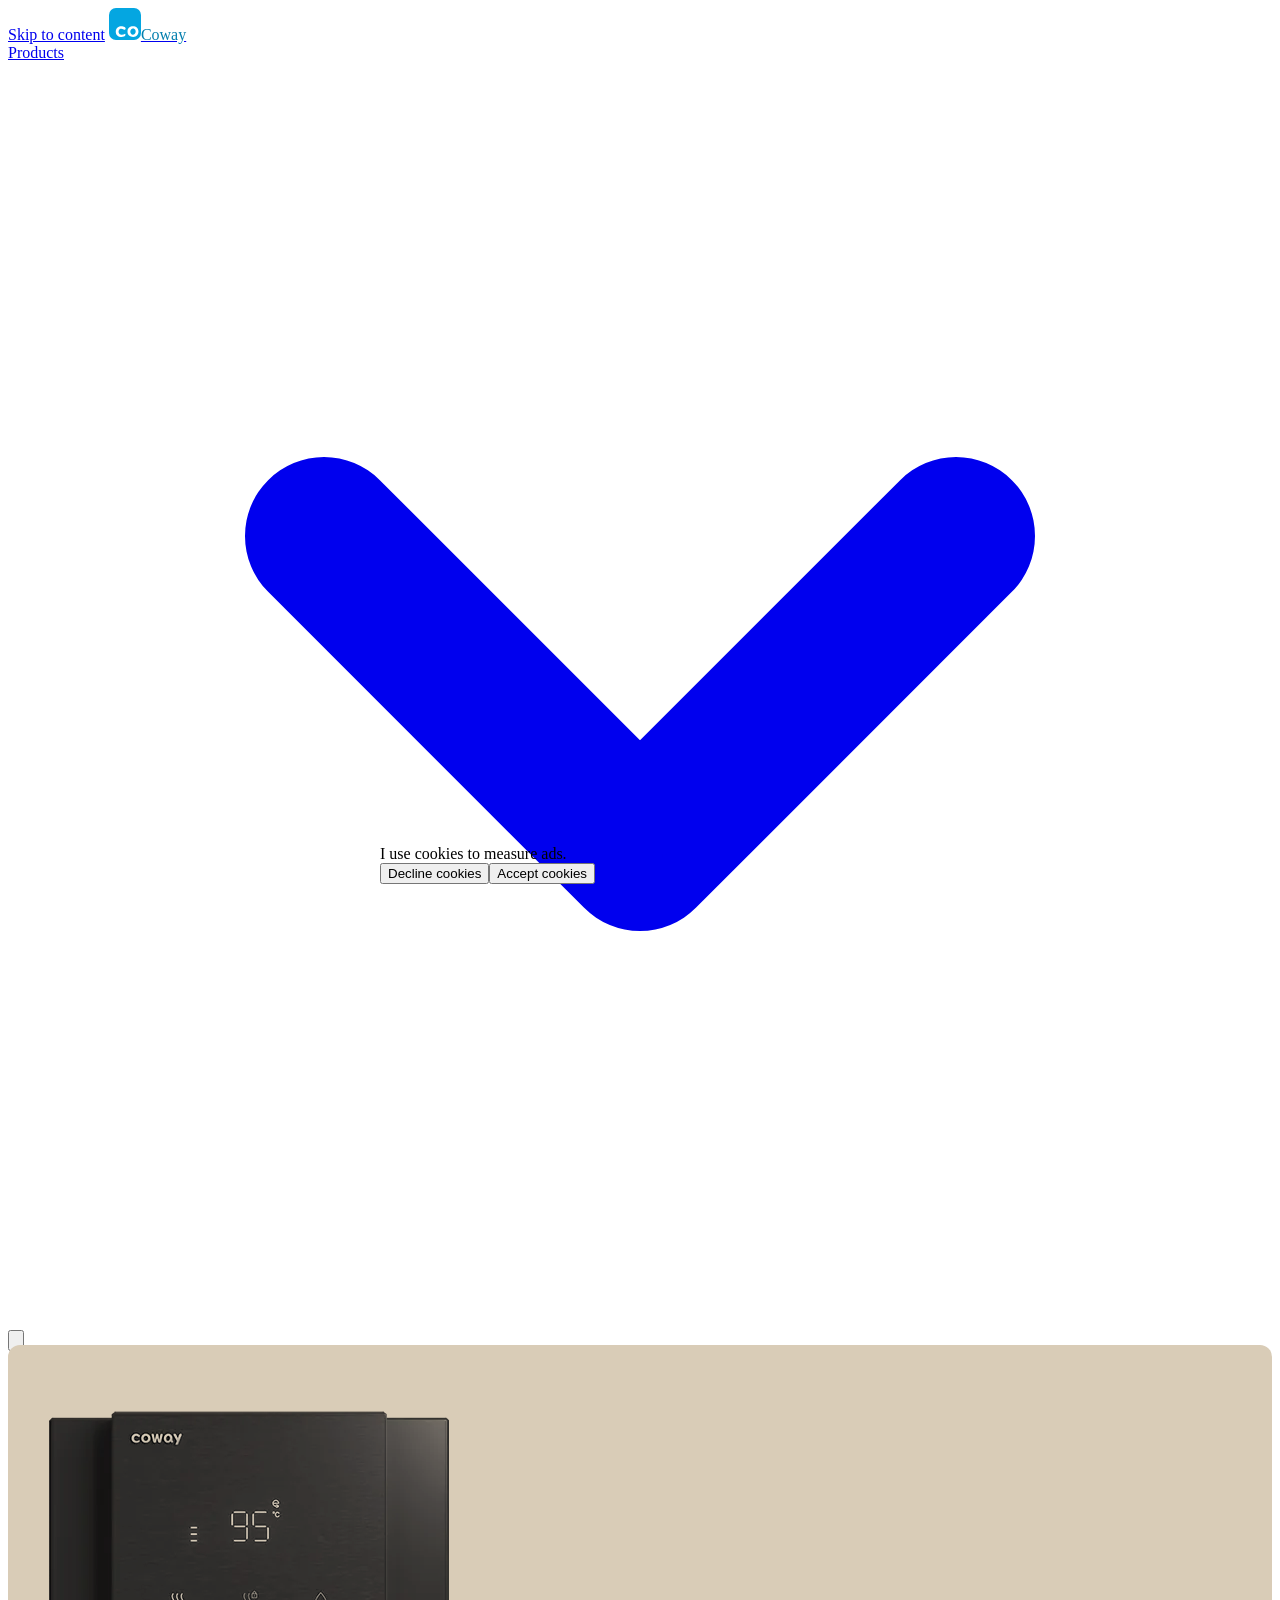
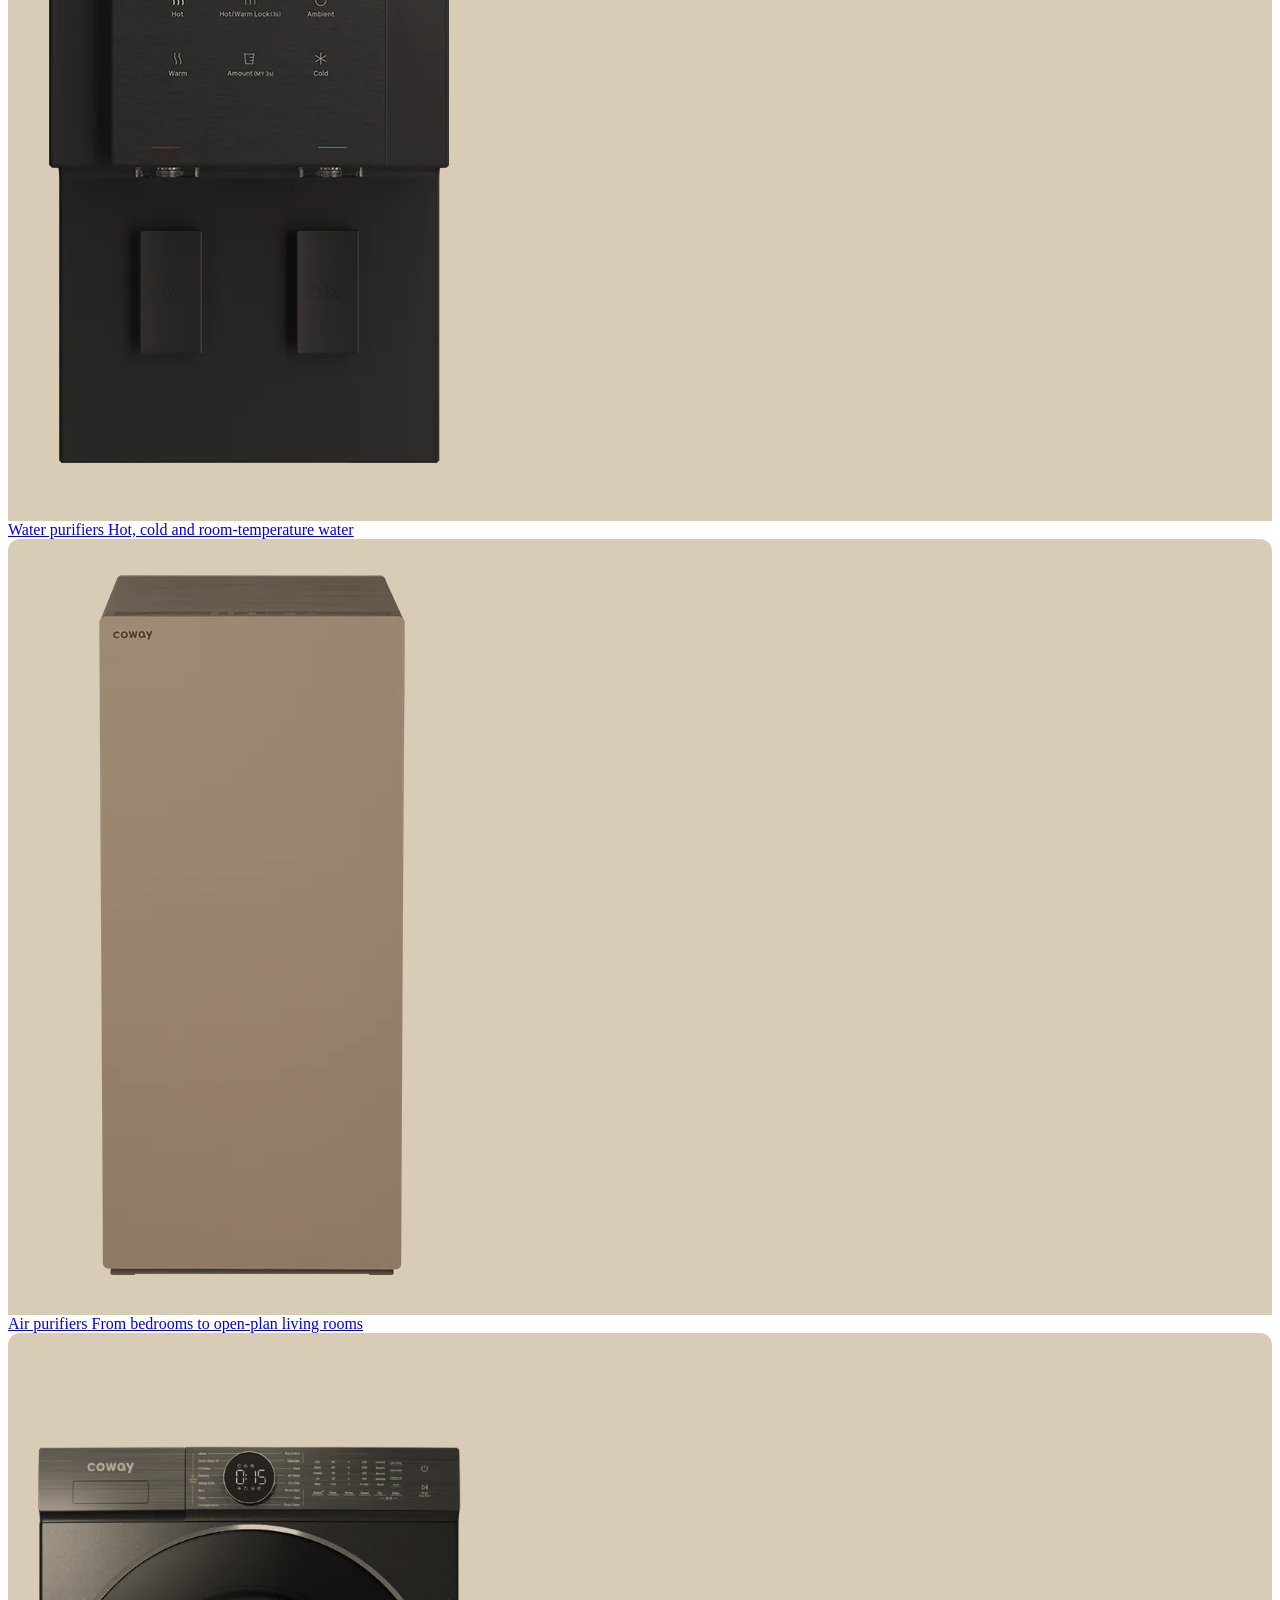
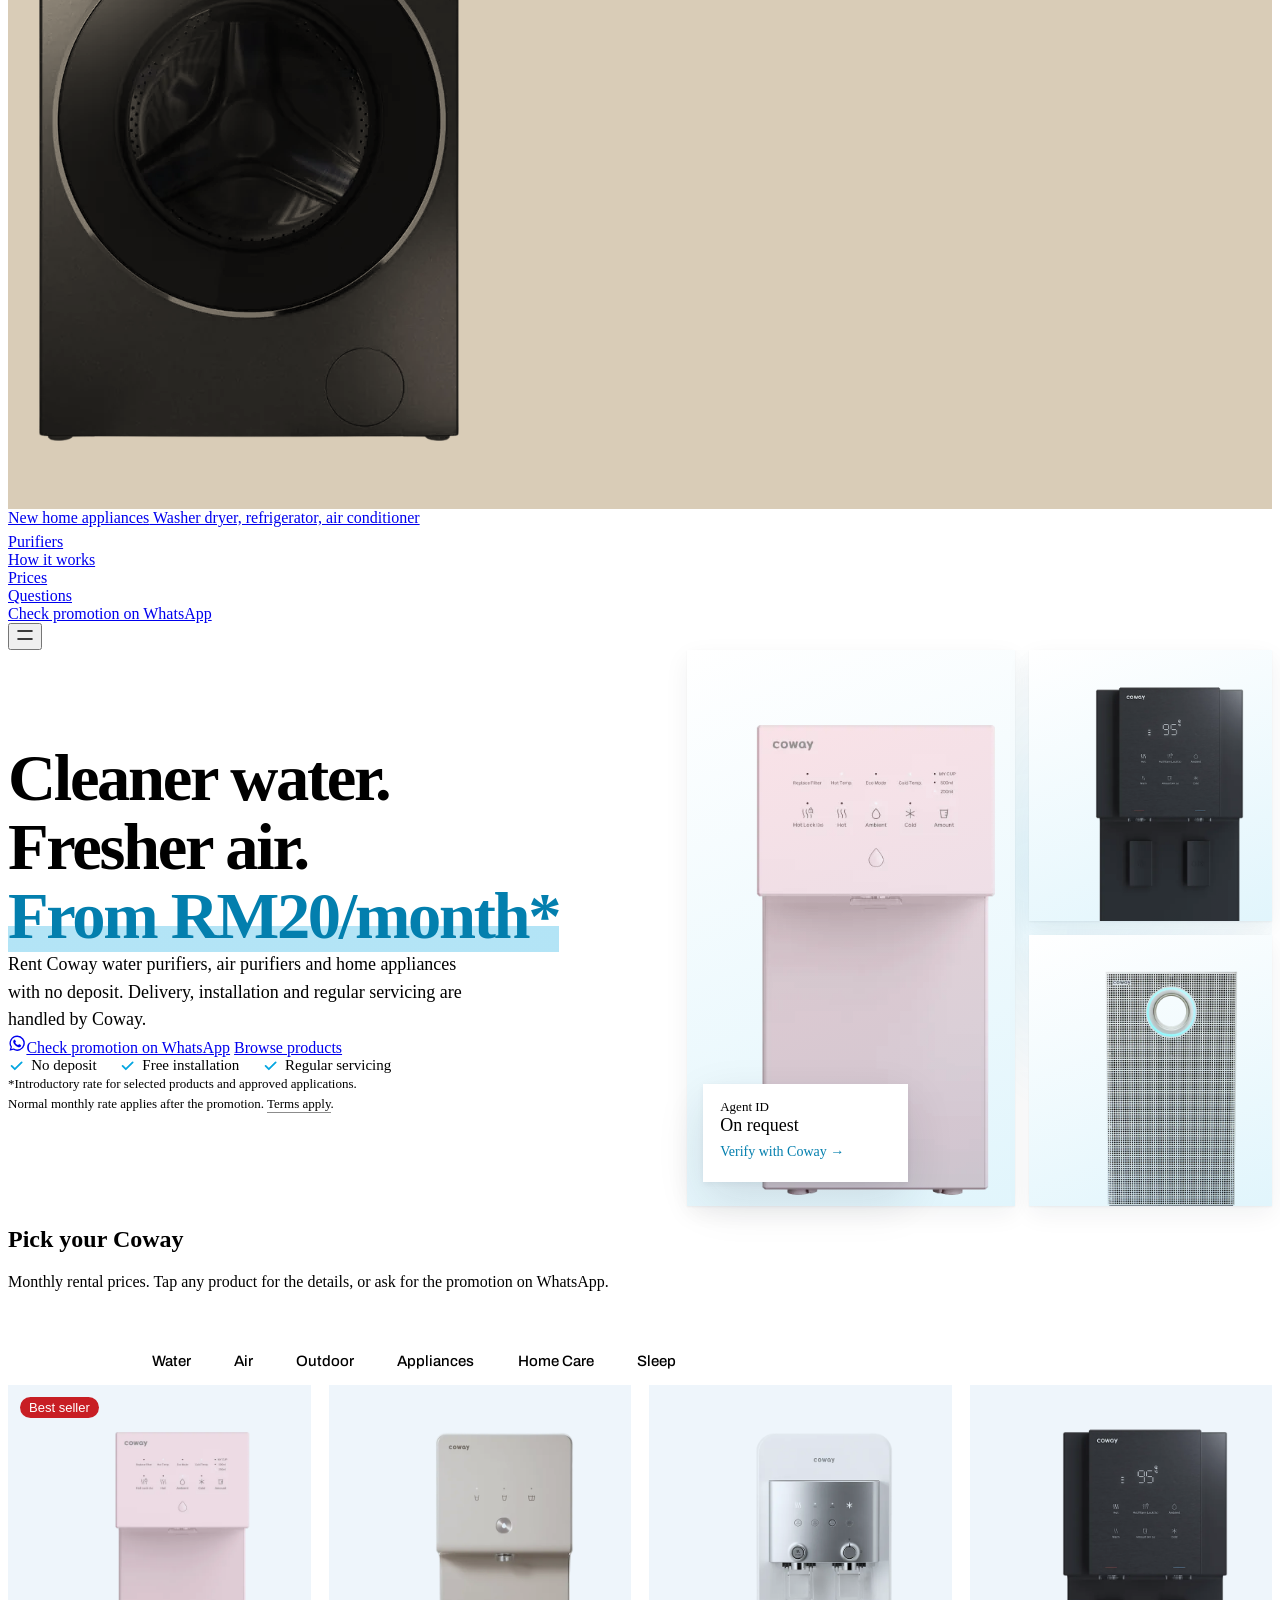
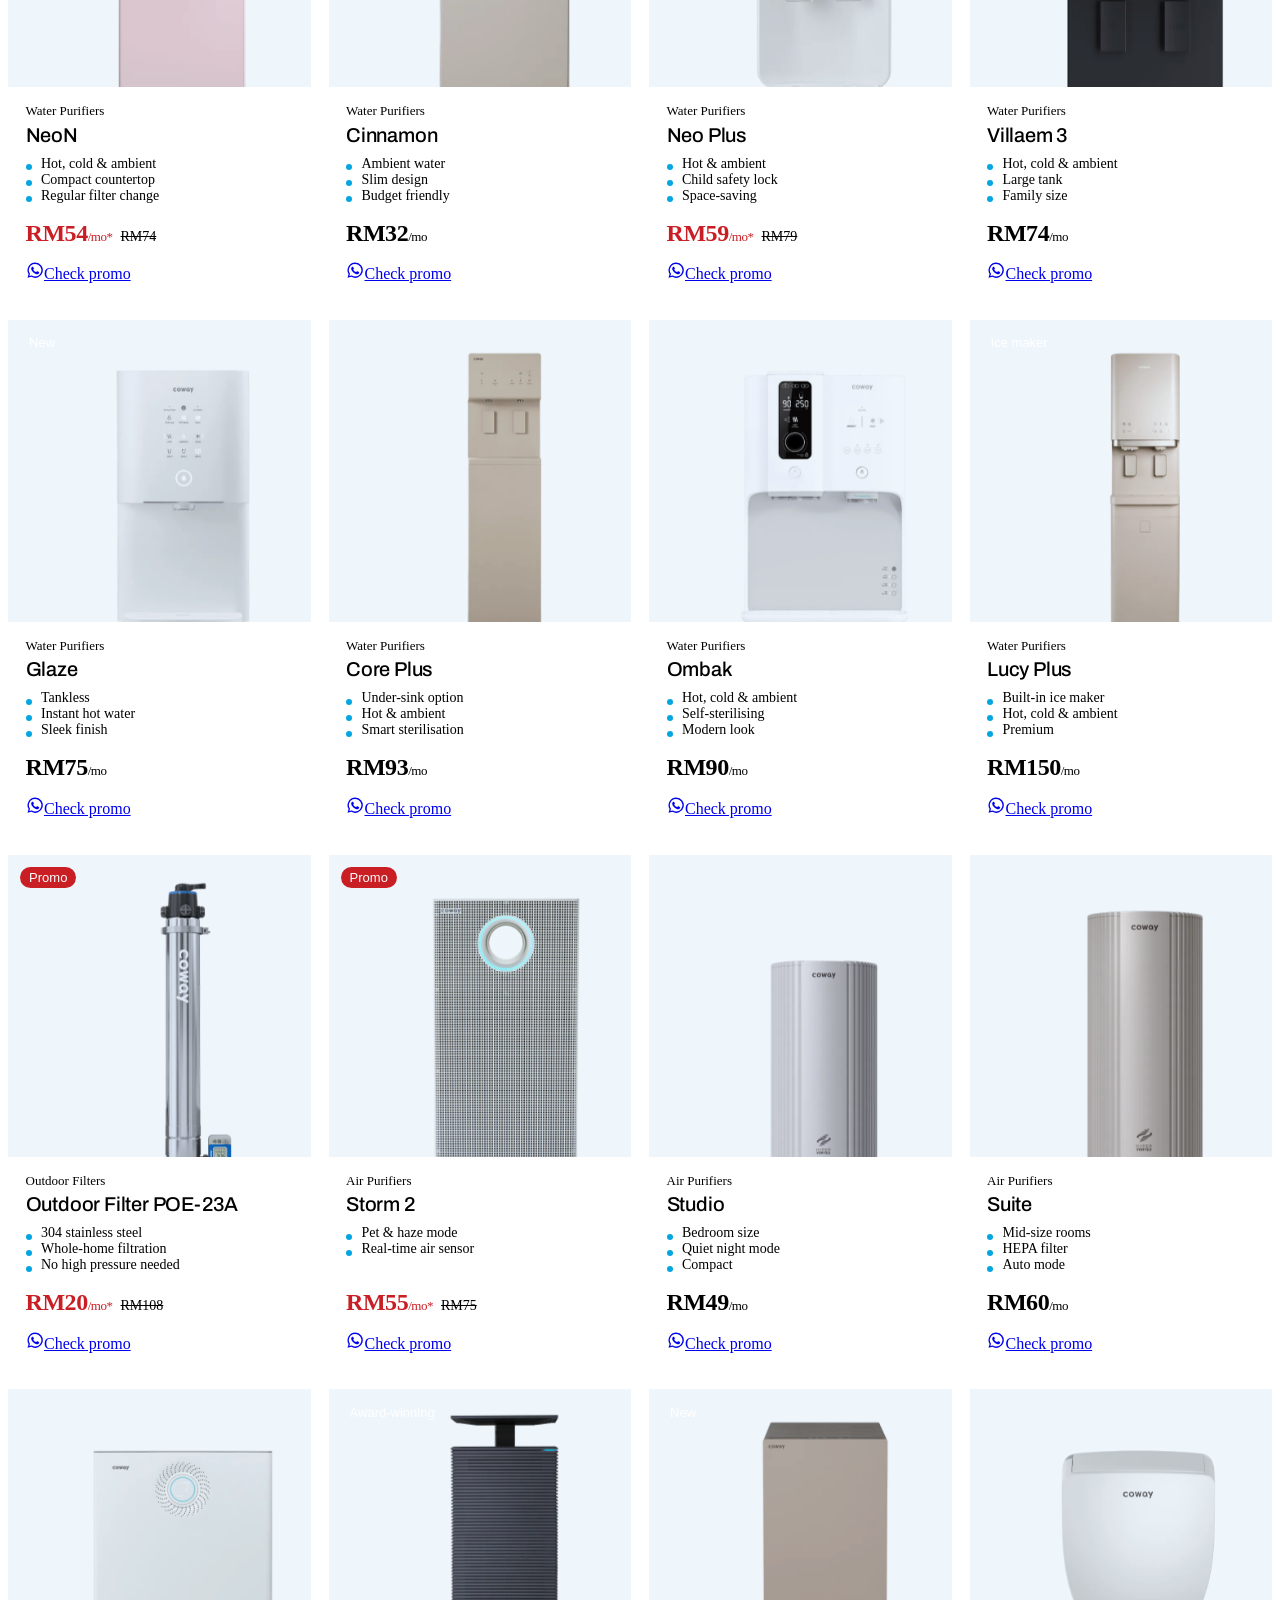
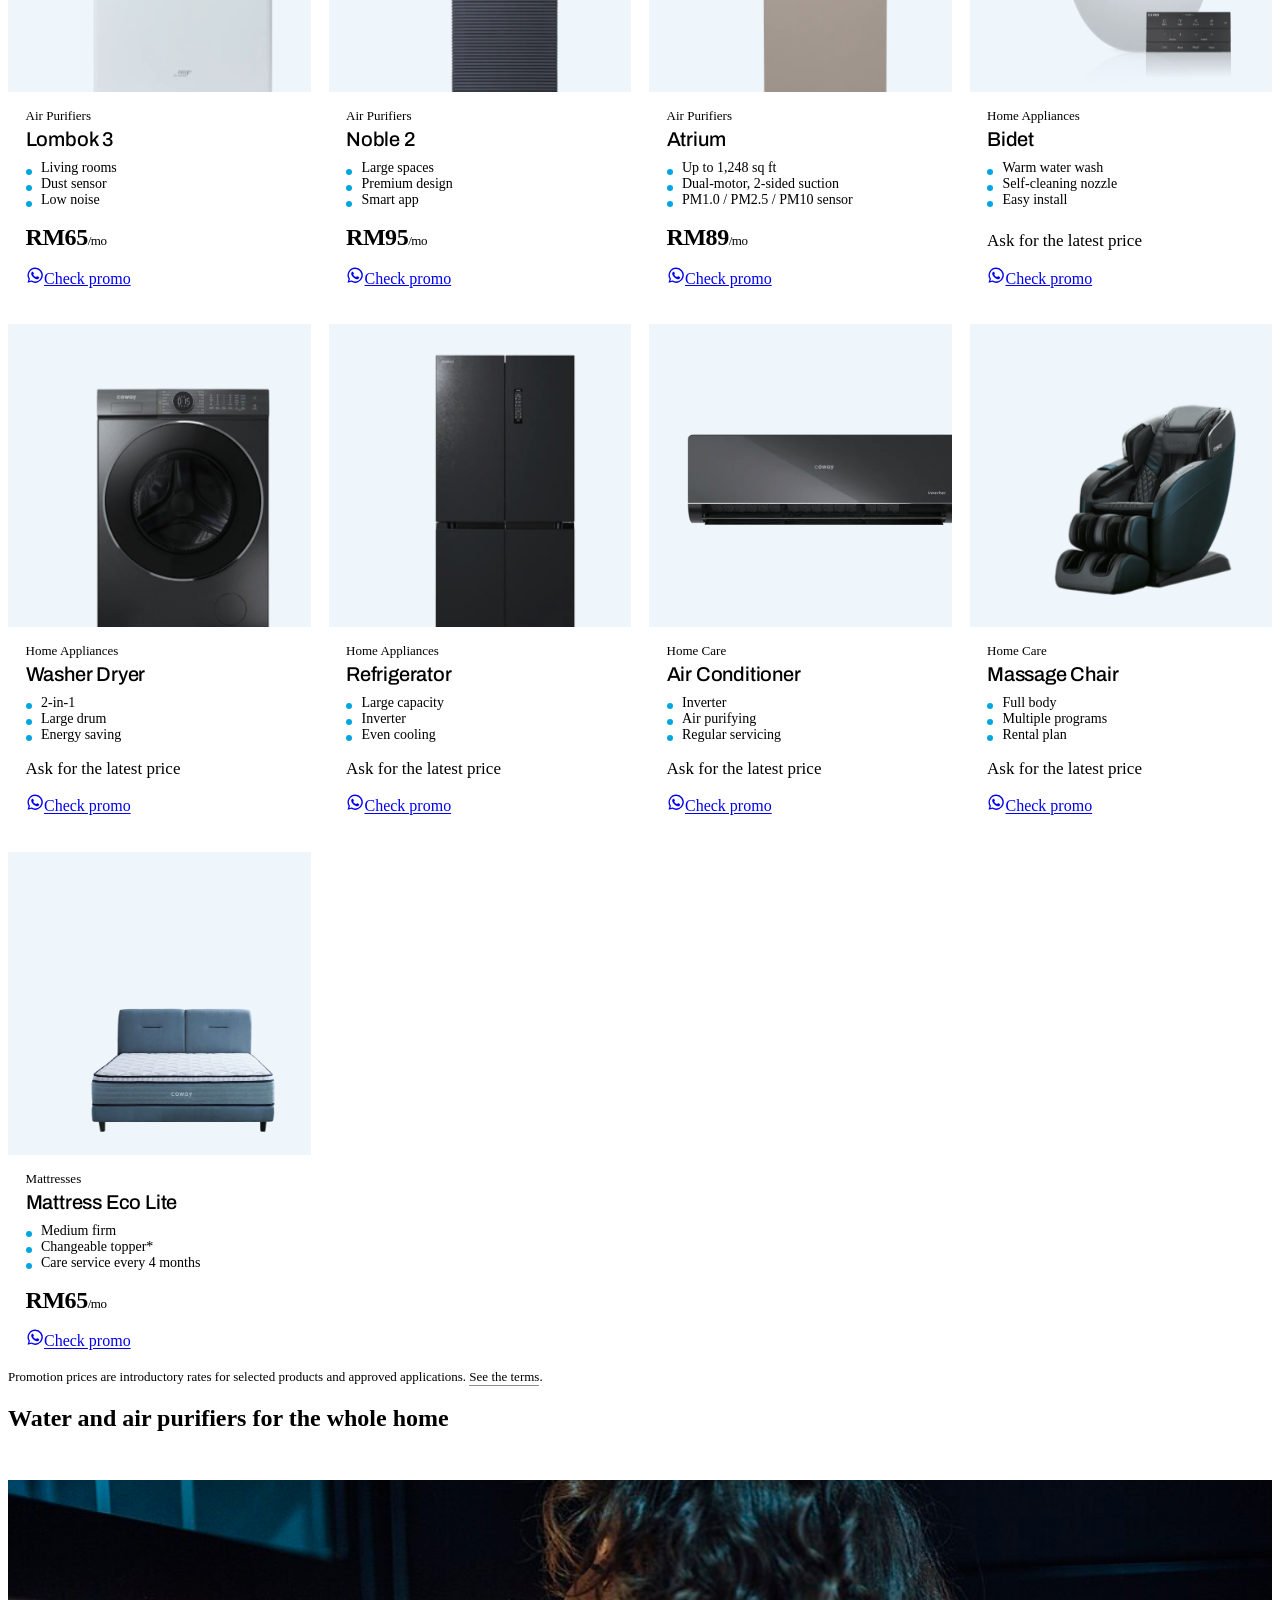
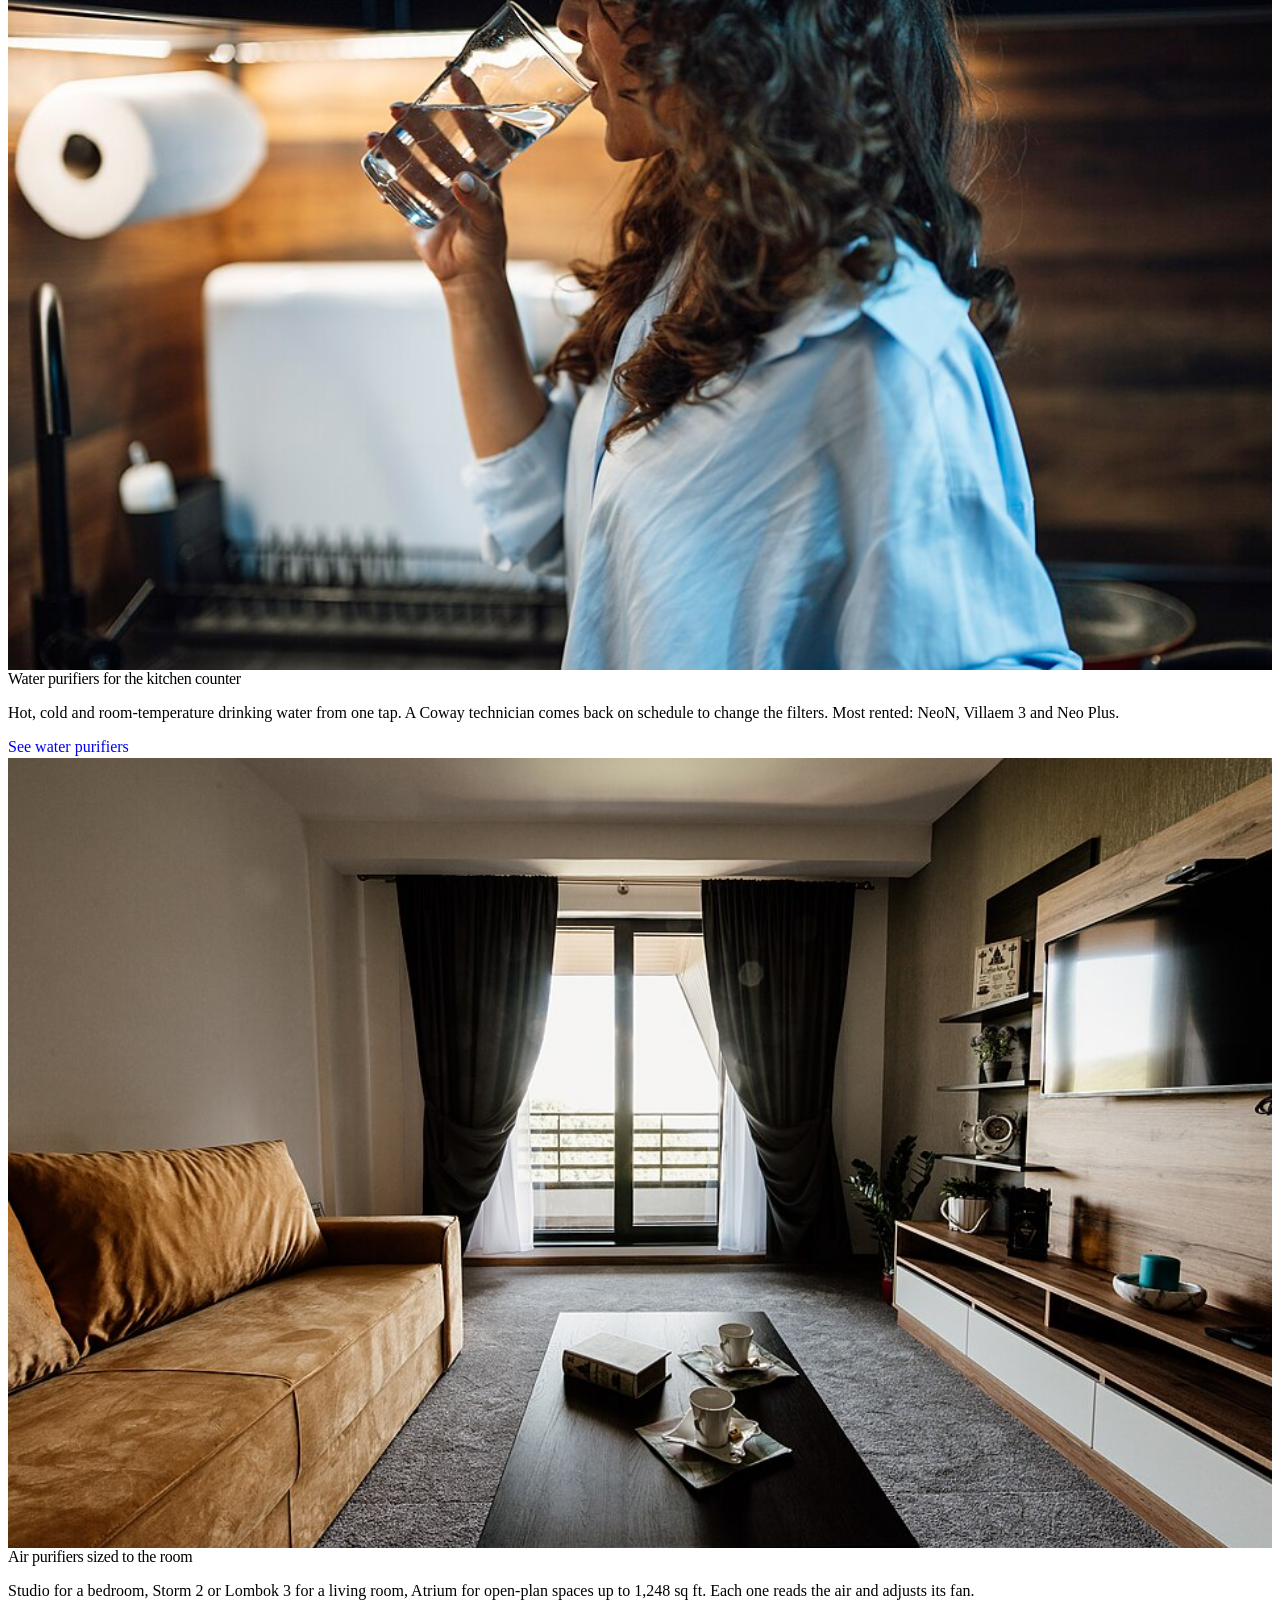
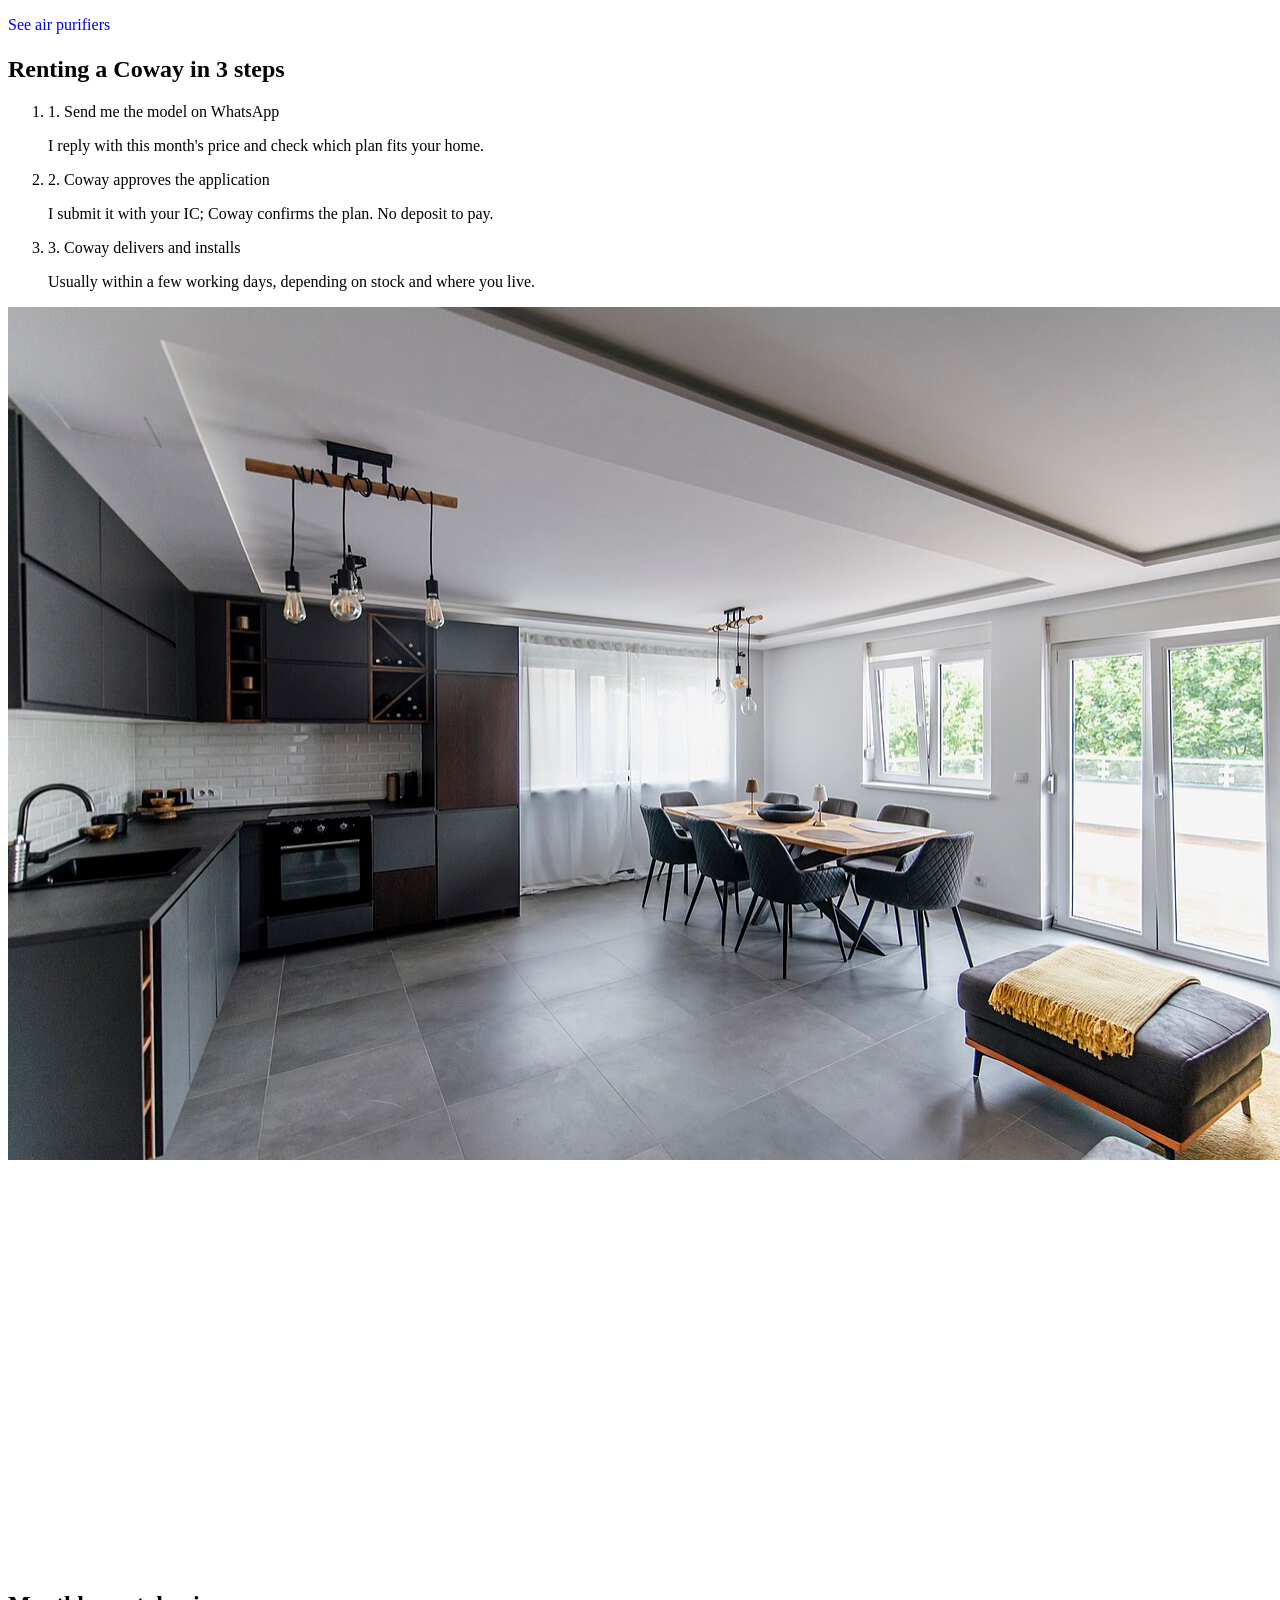
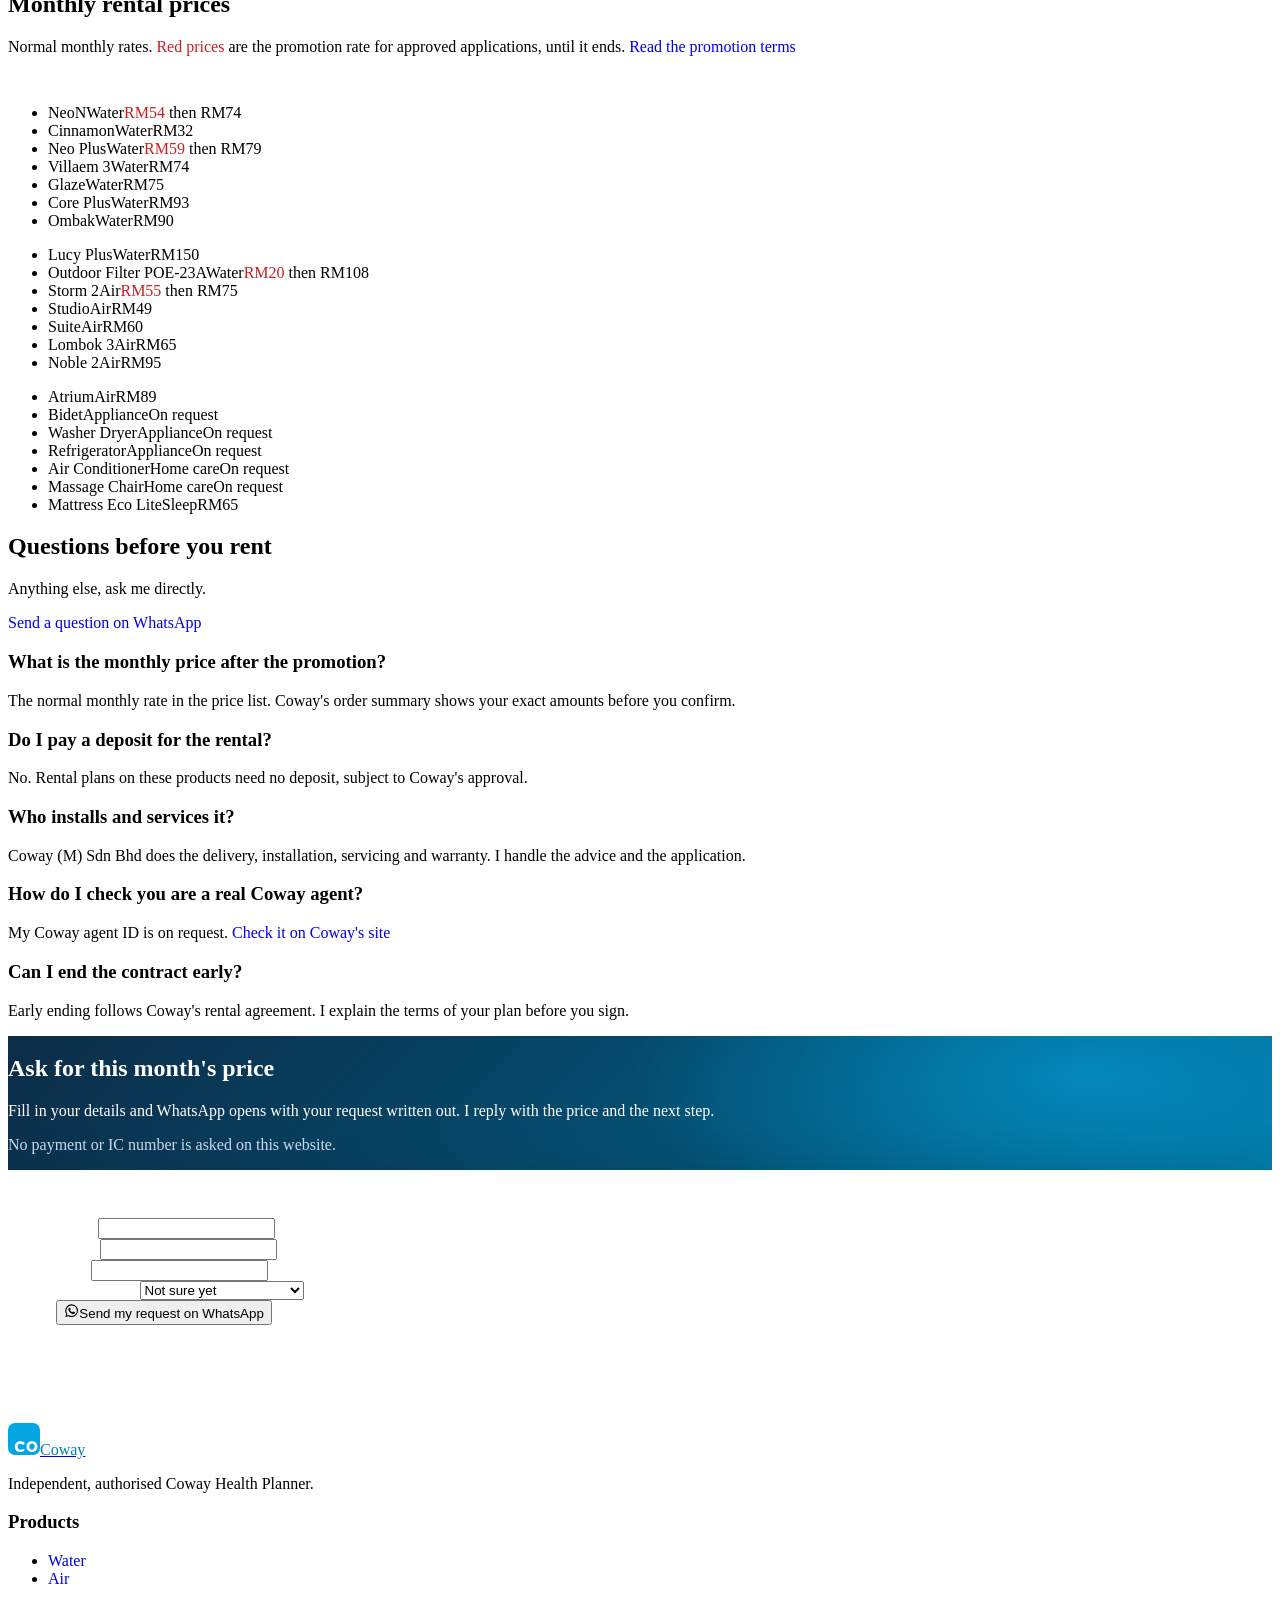
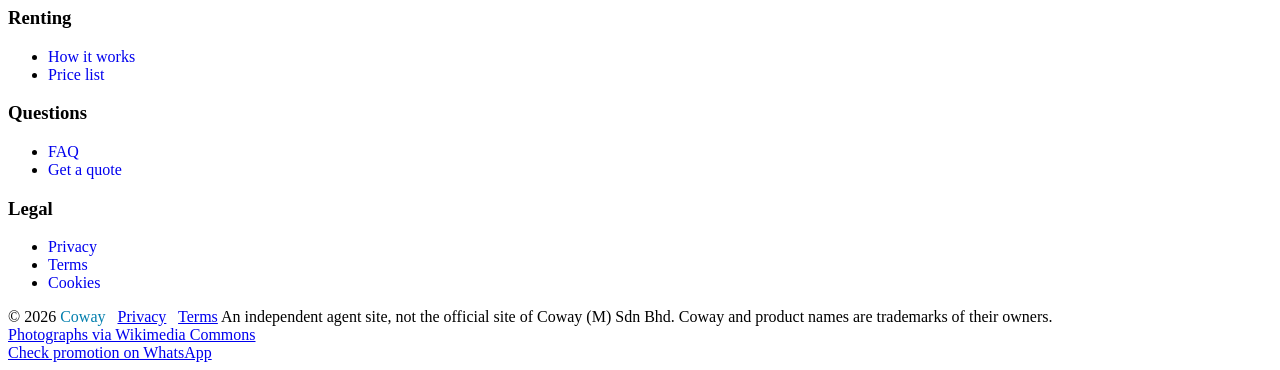
==== commit 66772860: "Compress product photos and add conversion tracking Product photos are WebP now (3.6 MB to 273 KB fo" ====
--- a/index.html
+++ b/index.html
@@ -10,7 +10,7 @@
 <meta property="og:description" content="No deposit. Coway delivers, installs and services the unit. Ask for a quote on WhatsApp.">
 <meta property="og:image" content="share.jpg">
 <meta name="twitter:card" content="summary_large_image">
-<link rel="icon" href="assets/img/favicon.svg?v=7" type="image/svg+xml">
+<link rel="icon" href="assets/img/favicon.svg?v=8" type="image/svg+xml">
 <meta name="theme-color" content="#f8fafc">
 <!-- <link rel="canonical" href="https://[the client's domain]/"> -->
 <meta name="site-kind" content="other">
@@ -18,12 +18,12 @@
 <link rel="preconnect" href="https://fonts.googleapis.com">
 <link rel="preconnect" href="https://fonts.gstatic.com" crossorigin>
 <link href="https://fonts.googleapis.com/css2?family=Archivo:wdth,wght@62..125,400..600&display=swap" rel="stylesheet">
-<link rel="stylesheet" href="assets/system.css?v=7">
-<link rel="stylesheet" href="assets/ui/cards.css?v=7">
-<link rel="stylesheet" href="assets/motion/motion.css?v=7">
-<link rel="stylesheet" href="assets/backgrounds/backgrounds.css?v=7">
-<link rel="stylesheet" href="assets/layout/layout.css?v=7">
-<link rel="stylesheet" href="assets/icons/icon.css?v=7">
+<link rel="stylesheet" href="assets/system.css?v=8">
+<link rel="stylesheet" href="assets/ui/cards.css?v=8">
+<link rel="stylesheet" href="assets/motion/motion.css?v=8">
+<link rel="stylesheet" href="assets/backgrounds/backgrounds.css?v=8">
+<link rel="stylesheet" href="assets/layout/layout.css?v=8">
+<link rel="stylesheet" href="assets/icons/icon.css?v=8">
 <style>
 :root {
   --p-bg: #f8fafc; --p-surface: #eef5fb; --p-ink: #0f2233; --p-muted: #5f6c7a;
@@ -39,9 +39,9 @@
   --ly-scale: 0.9;
 }
 </style>
-<link rel="stylesheet" href="css/legacy.css?v=7">
+<link rel="stylesheet" href="css/legacy.css?v=8">
 <script>document.documentElement.classList.add('m-enter');setTimeout(()=>document.documentElement.classList.add('m-enter-done'),700)</script>
-<script src="assets/backgrounds/backgrounds.js?v=7"></script>
+<script src="assets/backgrounds/backgrounds.js?v=8"></script>
 <script>document.documentElement.classList.add('mo-js');setTimeout(()=>document.documentElement.classList.add('mo-safe'),2500)</script>
 <link rel="modulepreload" href="assets/moments/moments.js">
 <link rel="modulepreload" href="assets/moments/lib.js">
@@ -86,8 +86,8 @@
   .consent[hidden] { display: none; }
   .consent p { margin: 0; }
 </style>
-<script src="js/config.js?v=7"></script>
-<script src="js/tracking.js?v=7"></script>
+<script src="js/config.js?v=8"></script>
+<script src="js/tracking.js?v=8"></script>
 </head>
 <body>
 <!-- type: product (site-kind other): Coway rental through an independent Health Planner.
@@ -109,17 +109,17 @@
         <div class="nav__menu">
           <div class="wrap grid">
             <a class="menu-card span-4" href="#products" data-filter-link="water">
-              <div class="panel"><img class="frame__img" src="assets/img/products/villaem-3.png" alt="Coway Villaem 3 water purifier"></div>
+              <div class="panel"><img class="frame__img" src="assets/img/products/villaem-3.webp" alt="Coway Villaem 3 water purifier"></div>
               <span class="t-card">Water purifiers</span>
               <span class="t-small muted">Hot, cold and room-temperature water</span>
             </a>
             <a class="menu-card span-4" href="#products" data-filter-link="air">
-              <div class="panel"><img class="frame__img" src="assets/img/products/atrium.png" alt="Coway Atrium air purifier"></div>
+              <div class="panel"><img class="frame__img" src="assets/img/products/atrium.webp" alt="Coway Atrium air purifier"></div>
               <span class="t-card">Air purifiers</span>
               <span class="t-small muted">From bedrooms to open-plan living rooms</span>
             </a>
             <a class="menu-card span-4" href="#products" data-filter-link="appl">
-              <div class="panel"><img class="frame__img" src="assets/img/products/washer-dryer.png" alt="Coway washer dryer"></div>
+              <div class="panel"><img class="frame__img" src="assets/img/products/washer-dryer.webp" alt="Coway washer dryer"></div>
               <span class="t-card">New home appliances</span>
               <span class="t-small muted">Washer dryer, refrigerator, air conditioner</span>
             </a>
@@ -160,9 +160,9 @@
           <p class="oh__fine">*Introductory rate for selected products and approved applications. Normal monthly rate applies after the promotion. <a href="terms.html">Terms apply</a>.</p>
         </div>
         <div class="oh__media">
-          <figure class="oh__main"><img src="assets/img/products/neon.png" alt="Coway NeoN water purifier" width="450" height="740" fetchpriority="high"></figure>
-          <figure><img src="assets/img/products/villaem-3.png" alt="Coway Villaem 3 water purifier" width="450" height="740"></figure>
-          <figure><img src="assets/img/products/storm-2.png" alt="Coway Storm 2 air purifier" width="450" height="740"></figure>
+          <figure class="oh__main"><img src="assets/img/products/neon.webp" alt="Coway NeoN water purifier" width="450" height="740" fetchpriority="high"></figure>
+          <figure><img src="assets/img/products/villaem-3.webp" alt="Coway Villaem 3 water purifier" width="450" height="740"></figure>
+          <figure><img src="assets/img/products/storm-2.webp" alt="Coway Storm 2 air purifier" width="450" height="740"></figure>
           <div class="oh__badge">
             <span class="oh__badge-k">Agent ID</span>
             <b data-cfg="agentId">On request</b>
@@ -320,10 +320,10 @@
   <div class="oc-modal__body" id="modal-body"></div>
 </dialog>
 
-<script src="js/products.js?v=7"></script>
-<script src="js/main.js?v=7"></script>
-<script type="module" src="assets/system.js?v=7"></script>
-<script type="module" src="assets/motion/motion.js?v=7"></script>
-<script type="module" src="assets/layout/layout.js?v=7"></script>
+<script src="js/products.js?v=8"></script>
+<script src="js/main.js?v=8"></script>
+<script type="module" src="assets/system.js?v=8"></script>
+<script type="module" src="assets/motion/motion.js?v=8"></script>
+<script type="module" src="assets/layout/layout.js?v=8"></script>
 </body>
 </html>
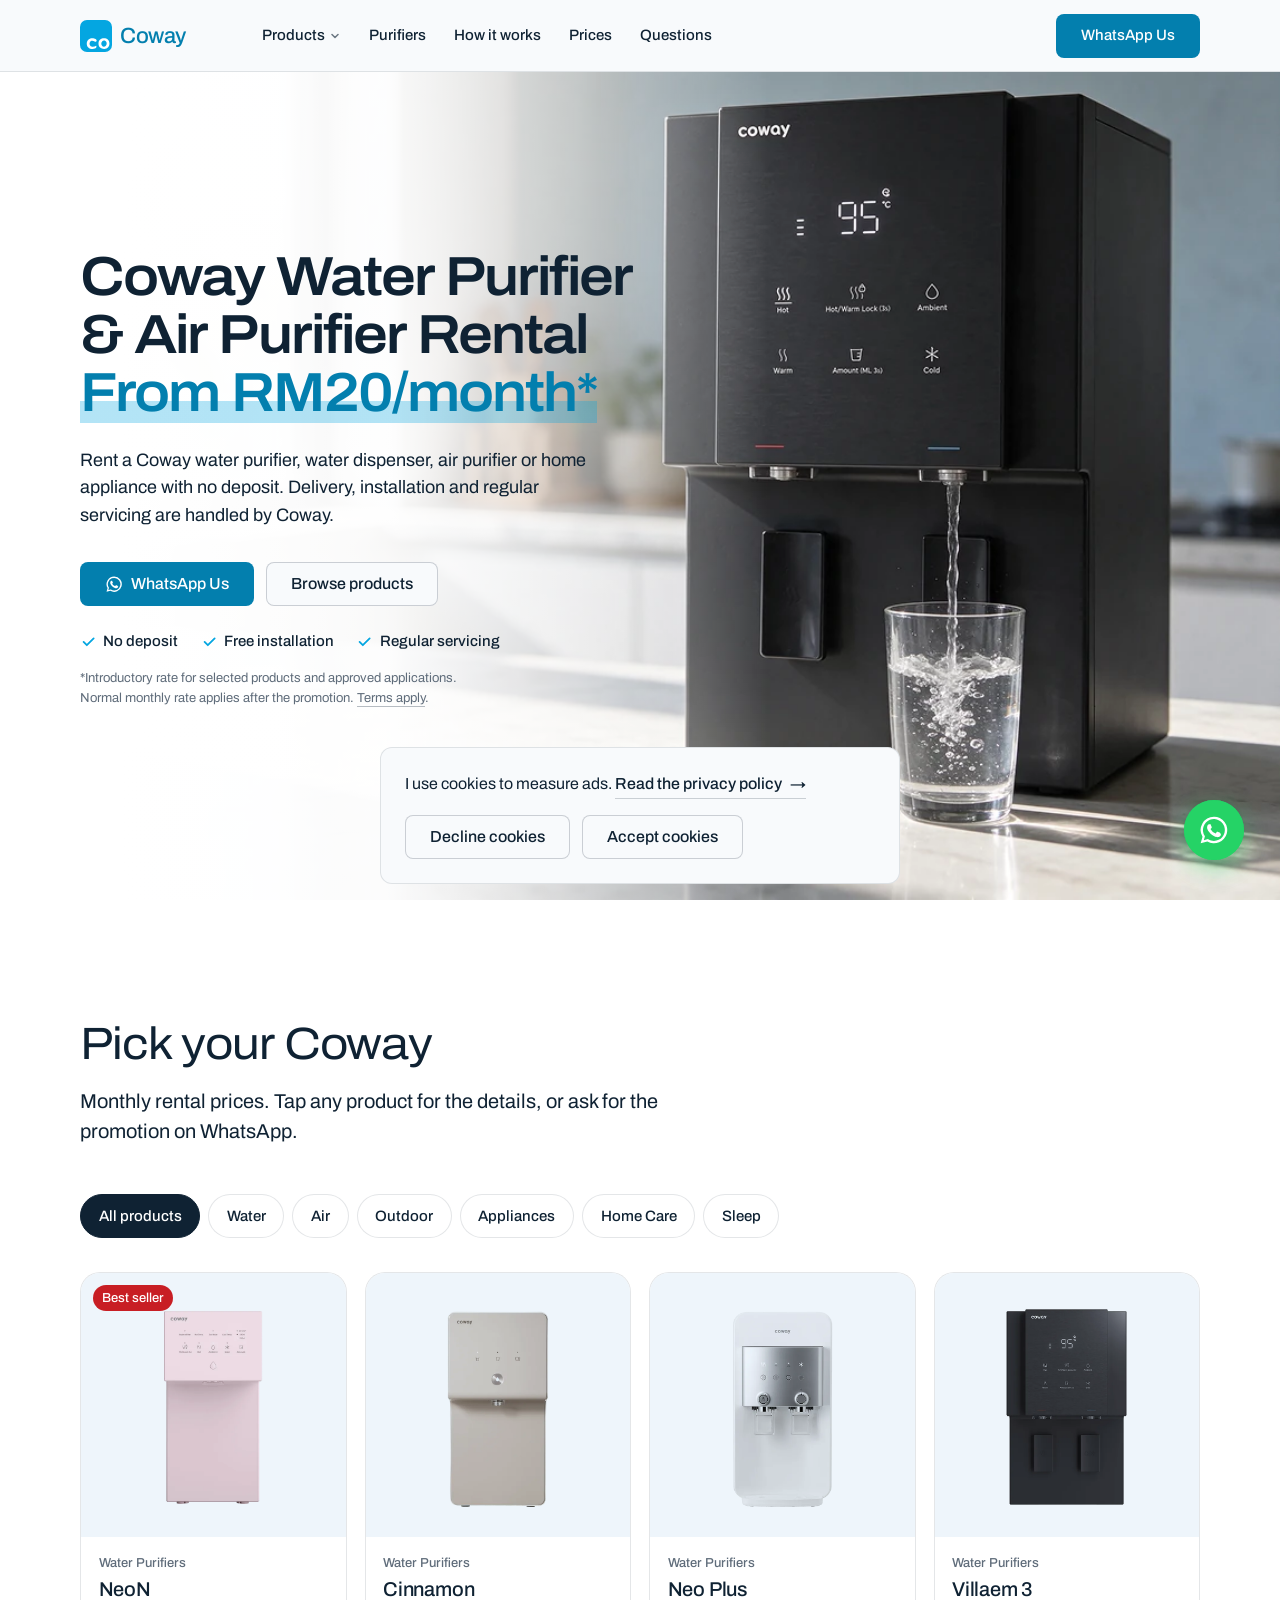
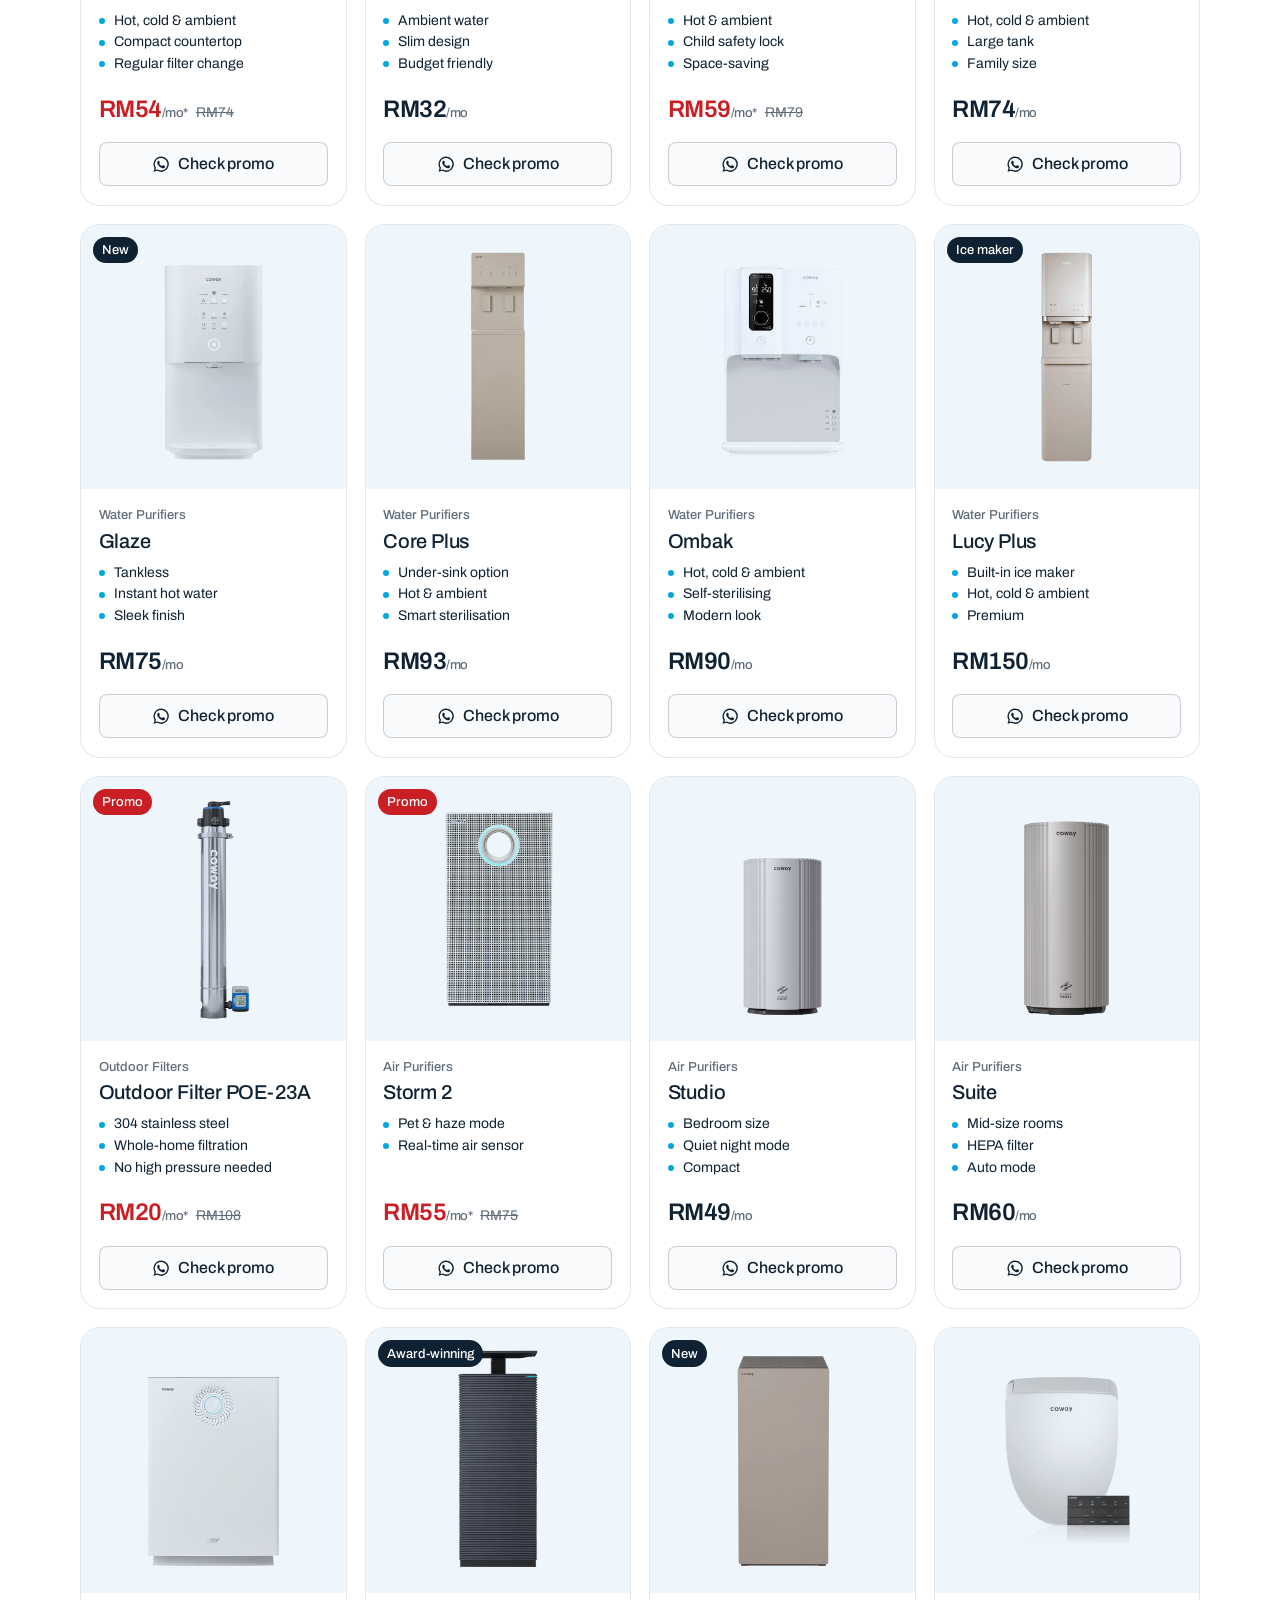
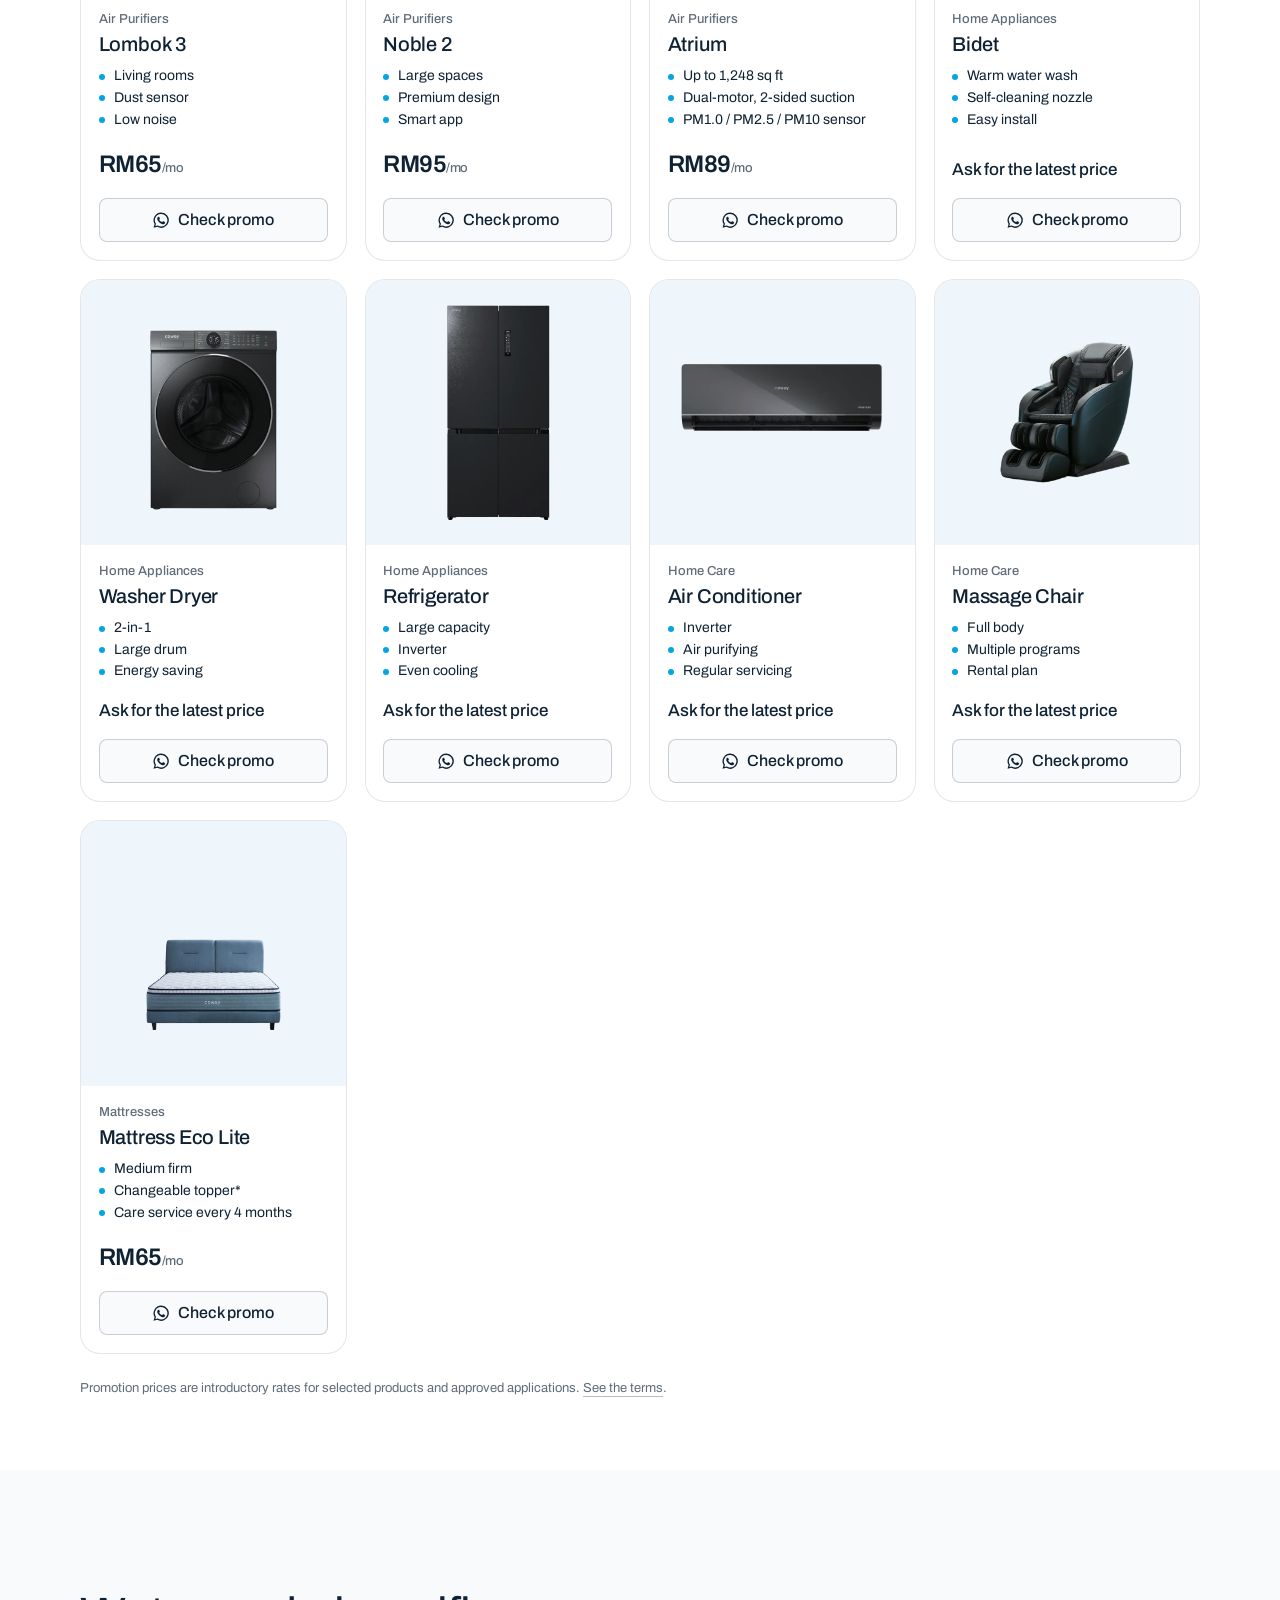
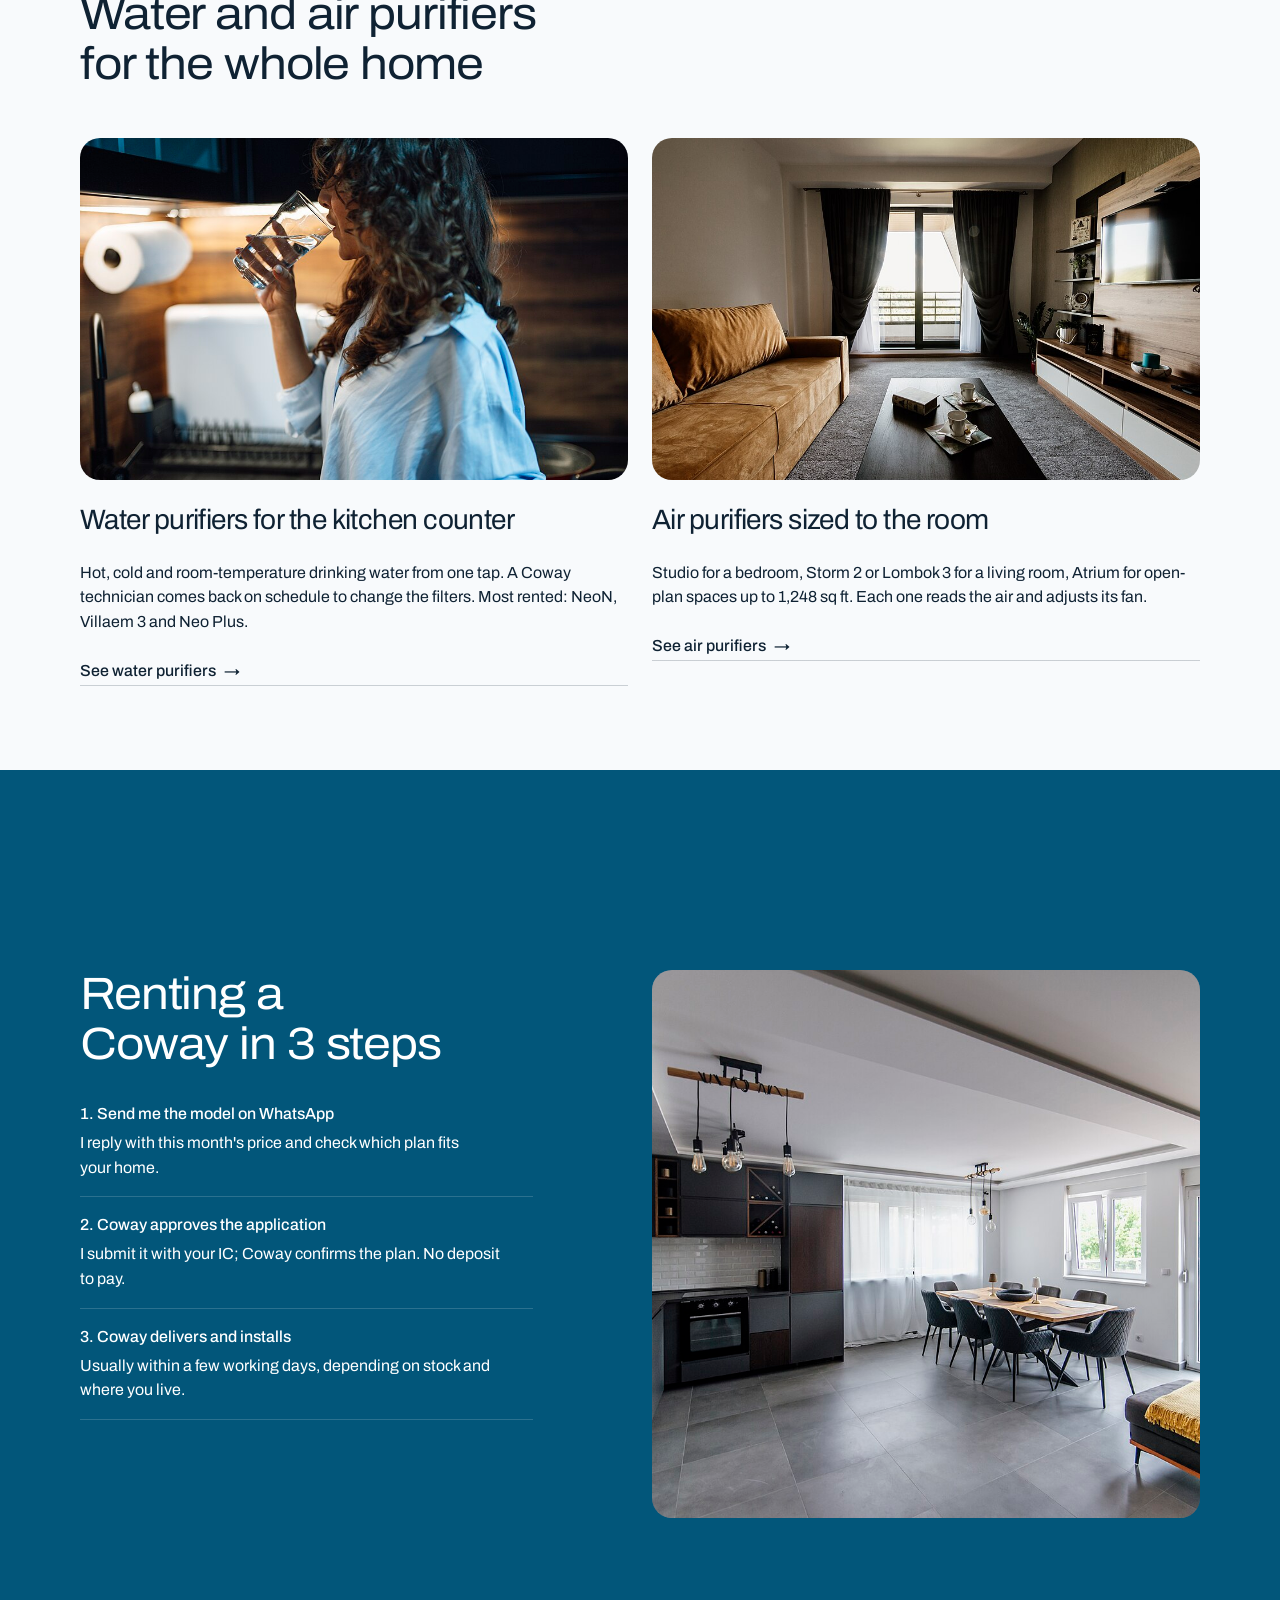
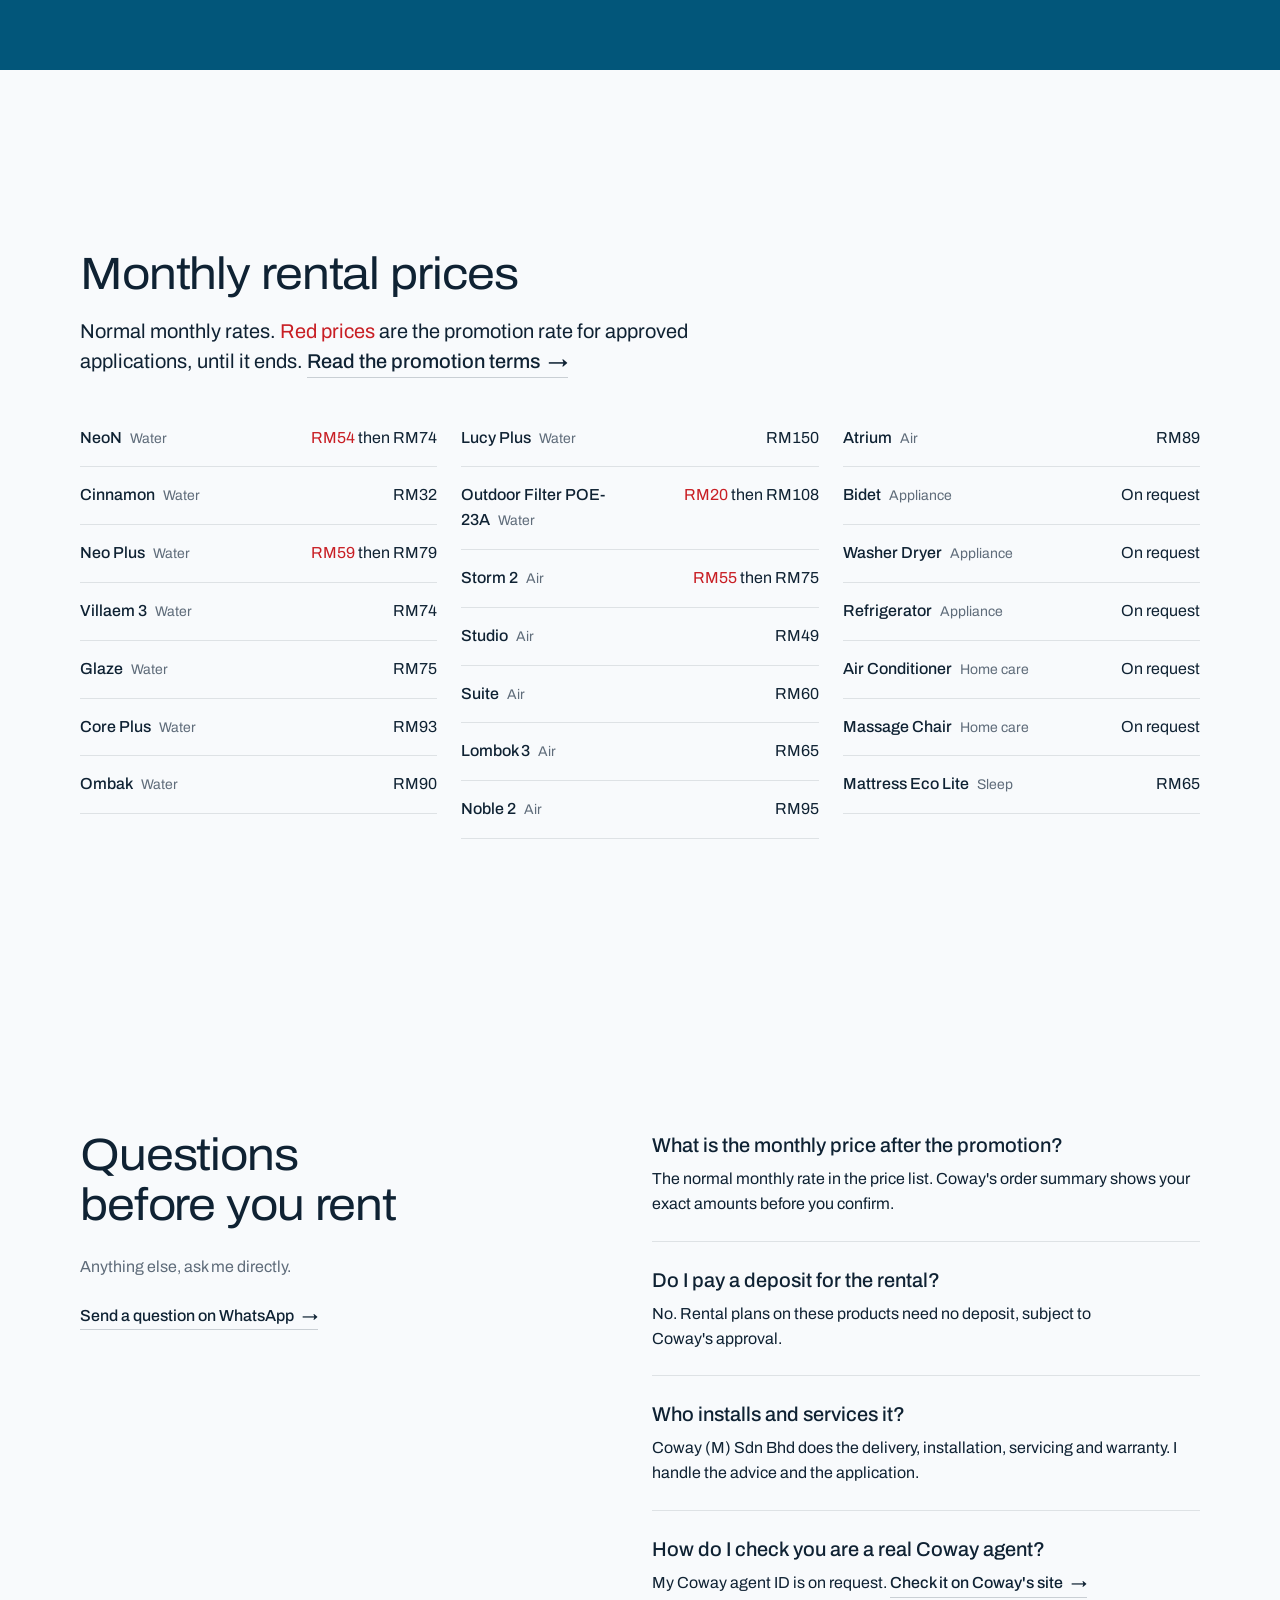
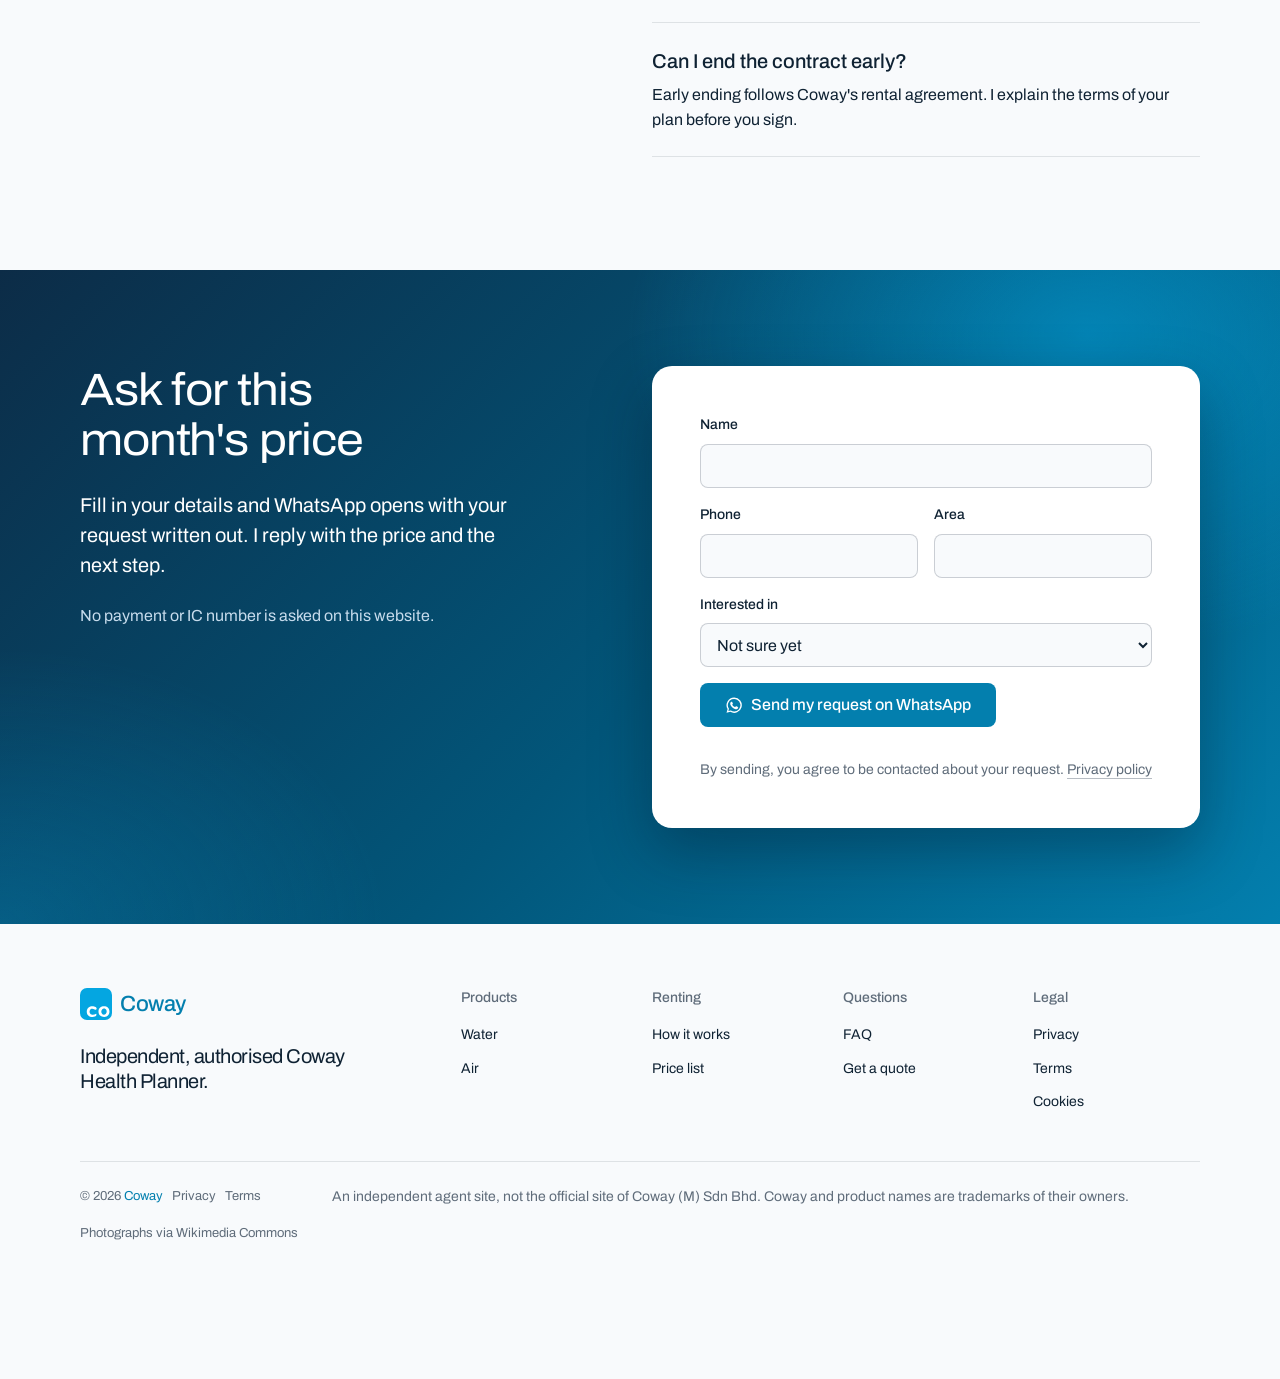
==== commit ae1c53b5: "New hero photo, keyword headline and floating WhatsApp button - Hero: the Coway purifier photo as th" ====
--- a/index.html
+++ b/index.html
@@ -3,14 +3,14 @@
 <head>
 <meta charset="utf-8">
 <meta name="viewport" content="width=device-width, initial-scale=1, viewport-fit=cover">
-<title>Coway water and air purifier rental in Malaysia, from RM20 a month</title>
-<meta name="description" content="Rent a Coway water or air purifier from RM20 a month during the promotion, with no deposit. Coway delivers, installs and services it.">
+<title>Coway Water Purifier, Water Dispenser &amp; Air Purifier Rental Malaysia | From RM20/month</title>
+<meta name="description" content="Rent a Coway water purifier, water dispenser or air purifier in Malaysia from RM20 a month, with no deposit. Coway delivers, installs and services it.">
 <meta property="og:type" content="website">
-<meta property="og:title" content="Coway water and air purifier rental, from RM20 a month">
+<meta property="og:title" content="Coway water purifier, water dispenser and air purifier rental, from RM20 a month">
 <meta property="og:description" content="No deposit. Coway delivers, installs and services the unit. Ask for a quote on WhatsApp.">
 <meta property="og:image" content="share.jpg">
 <meta name="twitter:card" content="summary_large_image">
-<link rel="icon" href="assets/img/favicon.svg?v=8" type="image/svg+xml">
+<link rel="icon" href="assets/img/favicon.svg?v=20" type="image/svg+xml">
 <meta name="theme-color" content="#f8fafc">
 <!-- <link rel="canonical" href="https://[the client's domain]/"> -->
 <meta name="site-kind" content="other">
@@ -18,12 +18,12 @@
 <link rel="preconnect" href="https://fonts.googleapis.com">
 <link rel="preconnect" href="https://fonts.gstatic.com" crossorigin>
 <link href="https://fonts.googleapis.com/css2?family=Archivo:wdth,wght@62..125,400..600&display=swap" rel="stylesheet">
-<link rel="stylesheet" href="assets/system.css?v=8">
-<link rel="stylesheet" href="assets/ui/cards.css?v=8">
-<link rel="stylesheet" href="assets/motion/motion.css?v=8">
-<link rel="stylesheet" href="assets/backgrounds/backgrounds.css?v=8">
-<link rel="stylesheet" href="assets/layout/layout.css?v=8">
-<link rel="stylesheet" href="assets/icons/icon.css?v=8">
+<link rel="stylesheet" href="assets/system.css?v=20">
+<link rel="stylesheet" href="assets/ui/cards.css?v=20">
+<link rel="stylesheet" href="assets/motion/motion.css?v=20">
+<link rel="stylesheet" href="assets/backgrounds/backgrounds.css?v=20">
+<link rel="stylesheet" href="assets/layout/layout.css?v=20">
+<link rel="stylesheet" href="assets/icons/icon.css?v=20">
 <style>
 :root {
   --p-bg: #f8fafc; --p-surface: #eef5fb; --p-ink: #0f2233; --p-muted: #5f6c7a;
@@ -39,9 +39,9 @@
   --ly-scale: 0.9;
 }
 </style>
-<link rel="stylesheet" href="css/legacy.css?v=8">
+<link rel="stylesheet" href="css/legacy.css?v=20">
 <script>document.documentElement.classList.add('m-enter');setTimeout(()=>document.documentElement.classList.add('m-enter-done'),700)</script>
-<script src="assets/backgrounds/backgrounds.js?v=8"></script>
+<script src="assets/backgrounds/backgrounds.js?v=20"></script>
 <script>document.documentElement.classList.add('mo-js');setTimeout(()=>document.documentElement.classList.add('mo-safe'),2500)</script>
 <link rel="modulepreload" href="assets/moments/moments.js">
 <link rel="modulepreload" href="assets/moments/lib.js">
@@ -51,6 +51,7 @@
   .nav__logo img { width: 32px; height: 32px; border-radius: 7px; }
   /* the catalogue grows with the category picked (21 products at most), so it takes its own height */
   #products, #purifiers { height: auto; min-height: 100svh; }
+  #products { background: #fff; }
   .hero.oh { display: flex; align-items: center; }
   .hero.oh > .wrap { width: min(100% - 2 * var(--gut), 1280px); }
   .menu-card .panel { --p-h: 200px; }
@@ -82,12 +83,28 @@
   .field select { appearance: auto; }
   /* the footer: links only, as tall as they are */
   footer.closing { height: auto; min-height: 0; padding-top: var(--s-8); }
+  /* floating WhatsApp button: official green, a gentle pulse and two waves rippling out */
+  .wa-float { position: fixed; z-index: 30; right: 36px; bottom: calc(40px + var(--bar, 0px)); width: 60px; height: 60px; border-radius: 50%; background: #25D366; color: #fff; display: grid; place-items: center; box-shadow: 0 8px 24px rgba(37,211,102,.45), 0 2px 6px rgba(0,0,0,.15); text-decoration: none; transition: transform .2s ease, box-shadow .2s ease; animation: wa-pulse 2.4s ease-in-out infinite; }
+  .wa-float:hover { transform: scale(1.06); box-shadow: 0 12px 30px rgba(37,211,102,.55), 0 2px 6px rgba(0,0,0,.15); animation-play-state: paused; }
+  .wa-float:active { transform: scale(.96); }
+  .wa-float:focus-visible { outline: 3px solid #128C7E; outline-offset: 4px; }
+  .wa-float__icon { position: relative; z-index: 1; width: 32px; height: 32px; }
+  .wa-float__wave { position: absolute; inset: 0; border-radius: 50%; background: #25D366; opacity: .55; animation: wa-wave 2.4s cubic-bezier(.2,.6,.35,1) infinite; z-index: 0; }
+  .wa-float__wave--2 { animation-delay: 1.2s; }
+  .wa-float__label { position: absolute; right: calc(100% + 12px); top: 50%; transform: translate(6px, -50%); white-space: nowrap; background: #fff; color: #0f2233; font: 500 14px/1 var(--font-text); padding: 10px 14px; border-radius: 999px; box-shadow: 0 6px 20px rgba(15,34,51,.15); opacity: 0; pointer-events: none; transition: opacity .2s ease, transform .2s ease; }
+  .wa-float:hover .wa-float__label, .wa-float:focus-visible .wa-float__label { opacity: 1; transform: translate(0, -50%); }
+  @keyframes wa-pulse { 0%, 100% { transform: scale(1); } 50% { transform: scale(1.07); } }
+  @keyframes wa-wave { 0% { transform: scale(1); opacity: .55; } 100% { transform: scale(1.9); opacity: 0; } }
+  @media (max-width: 639px) { .wa-float { width: 54px; height: 54px; right: 24px; bottom: calc(28px + var(--bar, 0px)); } .wa-float__icon { width: 28px; height: 28px; } .wa-float__label { display: none; } }
+  /* keep it clear of the cookie notice on a phone */
+  @media (max-width: 639px) { body:has(#consent:not([hidden])) .wa-float { display: none; } }
+  @media (prefers-reduced-motion: reduce) { .wa-float, .wa-float__wave { animation: none; } .wa-float__wave { display: none; } }
   .consent { position: fixed; z-index: 20; left: 16px; right: 16px; bottom: calc(16px + var(--bar, 0px)); max-width: 520px; margin-inline: auto; background: var(--bg); border: 1px solid var(--line); border-radius: var(--r-md); padding: var(--s-5); display: grid; gap: var(--s-4); }
   .consent[hidden] { display: none; }
   .consent p { margin: 0; }
 </style>
-<script src="js/config.js?v=8"></script>
-<script src="js/tracking.js?v=8"></script>
+<script src="js/config.js?v=20"></script>
+<script src="js/tracking.js?v=20"></script>
 </head>
 <body>
 <!-- type: product (site-kind other): Coway rental through an independent Health Planner.
@@ -132,7 +149,7 @@
       <div class="nav__item"><a class="nav__link" href="#faq">Questions</a></div>
     </nav>
     <div class="nav__actions">
-      <a class="btn btn--primary" data-wa="Hi, I'd like to check the current Coway promotion." data-track="nav">Check promotion on WhatsApp</a>
+      <a class="btn btn--primary" data-wa="Hi, I'd like to check the current Coway promotion." data-track="nav">WhatsApp Us</a>
     </div>
     <button class="nav__toggle" type="button" aria-expanded="false" aria-label="Menu">
       <svg width="18" height="18" viewBox="0 0 18 18" aria-hidden="true"><path d="M2 5h14M2 13h14" stroke="currentColor" stroke-width="1.6" stroke-linecap="round"/></svg>
@@ -143,13 +160,17 @@
 <main id="top">
   <!-- HERO: the previous design -->
   <section class="hero oh" aria-labelledby="hero-h">
+    <picture class="oh__bg">
+      <source media="(max-width: 767px)" srcset="assets/img/hero-bg-mobile.webp" width="807" height="872">
+      <img src="assets/img/hero-bg.webp" width="1457" height="807" alt="Coway Neo Plus water purifier filling a glass of water on a kitchen counter" fetchpriority="high">
+    </picture>
     <div class="wrap">
       <div class="oh__grid">
         <div class="oh__copy">
-          <h1 id="hero-h">Cleaner water.<br>Fresher air.<br><span class="hl">From <span class="nowrap"><span data-cfg="promo.headlinePrice">RM20</span>/month*</span></span></h1>
-          <p class="oh__lead">Rent Coway water purifiers, air purifiers and home appliances with no deposit. Delivery, installation and regular servicing are handled by Coway.</p>
+          <h1 id="hero-h">Coway Water Purifier <br>&amp; Air Purifier Rental <br><span class="hl">From <span class="nowrap"><span data-cfg="promo.headlinePrice">RM20</span>/month*</span></span></h1>
+          <p class="oh__lead">Rent a Coway water purifier, water dispenser, air purifier or home appliance with no deposit. Delivery, installation and regular servicing are handled by Coway.</p>
           <div class="btn-row">
-            <a class="btn btn--primary" data-wa="Hi, I'd like to check the current Coway promotion." data-track="hero"><svg class="ico" aria-hidden="true"><use href="#i-wa"/></svg>Check promotion on WhatsApp</a>
+            <a class="btn btn--primary" data-wa="Hi, I'd like to check the current Coway promotion." data-track="hero"><svg class="ico" aria-hidden="true"><use href="#i-wa"/></svg>WhatsApp Us</a>
             <a class="btn btn--secondary" href="#products">Browse products</a>
           </div>
           <ul class="oh__chips">
@@ -158,16 +179,6 @@
             <li><svg class="ico" aria-hidden="true"><use href="#i-check"/></svg>Regular servicing</li>
           </ul>
           <p class="oh__fine">*Introductory rate for selected products and approved applications. Normal monthly rate applies after the promotion. <a href="terms.html">Terms apply</a>.</p>
-        </div>
-        <div class="oh__media">
-          <figure class="oh__main"><img src="assets/img/products/neon.webp" alt="Coway NeoN water purifier" width="450" height="740" fetchpriority="high"></figure>
-          <figure><img src="assets/img/products/villaem-3.webp" alt="Coway Villaem 3 water purifier" width="450" height="740"></figure>
-          <figure><img src="assets/img/products/storm-2.webp" alt="Coway Storm 2 air purifier" width="450" height="740"></figure>
-          <div class="oh__badge">
-            <span class="oh__badge-k">Agent ID</span>
-            <b data-cfg="agentId">On request</b>
-            <a data-cfg-href="verifyUrl" href="https://vr.coway.com.my/" target="_blank" rel="noopener">Verify with Coway →</a>
-          </div>
         </div>
       </div>
     </div>
@@ -312,18 +323,26 @@
 </footer>
 
 <nav class="actionbar" aria-label="Quick actions">
-  <a class="btn btn--primary" data-wa="Hi, I'd like to check the current Coway promotion." data-track="actionbar">Check promotion on WhatsApp</a>
+  <a class="btn btn--primary" data-wa="Hi, I'd like to check the current Coway promotion." data-track="actionbar">WhatsApp Us</a>
 </nav>
+
+<!-- floating WhatsApp button (official WhatsApp green) -->
+<a class="wa-float" data-wa="Hi, I'd like to check the current Coway promotion." data-track="float" aria-label="Chat on WhatsApp">
+  <span class="wa-float__wave" aria-hidden="true"></span>
+  <span class="wa-float__wave wa-float__wave--2" aria-hidden="true"></span>
+  <svg class="wa-float__icon" viewBox="0 0 24 24" aria-hidden="true"><use href="#i-wa"/></svg>
+  <span class="wa-float__label">Chat on WhatsApp</span>
+</a>
 
 <dialog class="oc-modal" id="product-modal" aria-label="Product details">
   <button class="oc-modal__close" type="button" aria-label="Close" data-close>×</button>
   <div class="oc-modal__body" id="modal-body"></div>
 </dialog>
 
-<script src="js/products.js?v=8"></script>
-<script src="js/main.js?v=8"></script>
-<script type="module" src="assets/system.js?v=8"></script>
-<script type="module" src="assets/motion/motion.js?v=8"></script>
-<script type="module" src="assets/layout/layout.js?v=8"></script>
+<script src="js/products.js?v=20"></script>
+<script src="js/main.js?v=20"></script>
+<script type="module" src="assets/system.js?v=20"></script>
+<script type="module" src="assets/motion/motion.js?v=20"></script>
+<script type="module" src="assets/layout/layout.js?v=20"></script>
 </body>
 </html>
--- a/assets/system.css
+++ b/assets/system.css
@@ -0,0 +1,1328 @@
+/*
+  taste-skill system.css - the one system for the page. Link it first, then assets/ui/cards.css (the
+  feature card, its panel and the fragment placements), then set the palette (--p-*), the fonts and
+  the radius set on :root in the page (node scripts/start.mjs prints that block).
+  Do not add a second grid, spacing scale, type scale, radius scale, button or card style.
+*/
+
+/* ---------------------------------------------------------------- tokens */
+:root {
+  /* palette (hex only; fx.js reads --bg --surface --ink --muted --accent --accent-ink) */
+  --p-bg: #ffffff;
+  --p-surface: #f4f4f4;
+  --p-ink: #111111;
+  --p-muted: #6b6b6b;
+  --p-accent: #1a4be0;
+  --p-accent-ink: #ffffff;
+  --p-action: #1a4be0;      /* buttons, links, focus: the accent, or the ink when the accent is too pale */
+  --p-action-ink: #ffffff;
+  --p-inv-bg: #111111;
+  --p-inv-surface: #1c1c1c;
+  --p-inv-ink: #f4f4f4;
+  --p-inv-muted: #a3a3a3;
+  --p-inv-accent: #ffffff;
+  --p-inv-accent-ink: #111111;
+  --p-inv-action: #ffffff;
+  --p-inv-action-ink: #111111;
+  /* the lit ground behind UI and in the closing band (references/cards.md), one per page, tech pages only
+     (none on kind other, which is flat): <html data-ground="sand|sky|sage|painting">. system.js gives it to every ground
+     that holds UI, on light and dark pages alike; --hue on one panel changes only its accent */
+  --ground-bg: #d9ccb7; --ground-surface: #e9e0d2; --ground-ink: #2a2622; --ground-muted: #5a534a; --ground-accent: #a8794a;
+
+  /* fonts */
+  --font-display: system-ui, -apple-system, "Segoe UI", sans-serif;
+  --font-text: system-ui, -apple-system, "Segoe UI", sans-serif;
+  --font-mono: ui-monospace, "SFMono-Regular", Menlo, Consolas, monospace;
+  --display-weight: 400;    /* headlines 400; 500 on a tech page (software, gaming, hardware) */
+  --display-tracking: -0.025em;
+
+  /* the page rhythm (references/layout-v4.md): one section per screen. The header is fixed and
+     --nav tall; every section is padded --padt above and --padb (plus the phone action bar, --bar)
+     below, and is exactly one or two screens tall (--h: 1 or 2; --hm on a phone). The hero's words
+     start --hgap under the header and its content ends --hpadb above the fold. */
+  --nav: 72px;
+  --padt: 120px;
+  --padb: 72px;
+  --hgap: 48px;
+  --hpadb: 64px;
+  --bar: 0px;
+  /* grid: one .wrap (alias .container) for the header, every section and the footer, the same
+     --gut on both sides: 1280 wide at x 80-1360 at 1440, 342 at x 24-366 at 390 */
+  --container: 1280px;
+  --gut: 80px;
+  --pad: var(--gut);
+  --gutter: 24px;
+
+  /* spacing: 4/8 scale */
+  --s-1: 4px;  --s-2: 8px;  --s-3: 12px; --s-4: 16px; --s-5: 24px;
+  --s-6: 32px; --s-7: 48px; --s-8: 64px; --s-9: 96px; --s-10: 128px;
+  --section: 40px;      /* only a .section outside main (the kit's demo pages); every main > section and
+                           footer.closing take --padt and --padb */
+  --section-band: 56px; /* the same for an older footer outside footer.closing */
+  --head-gap: 48px;     /* the one heading-to-content gap, 32 on a phone (layout.css reads it as --ly-head-gap) */
+  --card-pad: 16px;     /* card padding (cards.css sets its own for cards with a panel) */
+  --card-gap: 16px;     /* gap between cards */
+
+  /* type scale (the only sizes on the page) */
+  --t-label: 13px;
+  --t-small: 14px;
+  --t-body: 16px;
+  --t-lead: 18px;
+  --t-card: 18px;
+  --t-h3: 24px;
+  /* straight lines from the phone size at 390 to the desktop size at 1440 (system.md's table) */
+  --t-h2: clamp(30px, 1.72vw + 23.3px, 48px);
+  --t-h1: clamp(38px, 3.24vw + 25.4px, 72px);
+  /* a big number stays a step under the h2 (VI-11): 38 at 1440, 28 at 390, so it never reads as a
+     section heading; a stats row and a price set their own, smaller still */
+  --t-stat: clamp(28px, .952vw + 24.29px, 38px);
+
+  /* radius: one scale (soft by default; data-radius on <html> switches it) */
+  --r-sm: 8px;  --r-md: 12px; --r-lg: 20px; --r-btn: 8px;
+
+  /* controls (fixed here; a page never adds its own) */
+  --btn-h: 44px;
+  --btn-h-sm: 36px;
+  --nav-h: var(--nav);  /* the older name, kept for the kit's files */
+  --icon: 16px;         /* small icons: socials, menu chevrons, mono brand marks */
+
+  /* motion: the one UI ease-out (motion.css --m-ease and ui/base.css --u-ease read it; references/motion.md) */
+  --ease: cubic-bezier(.2, .8, .2, 1);
+  --dur: 180ms;
+}
+html[data-radius="sharp"] { --r-sm: 4px; --r-md: 6px;  --r-lg: 8px;  --r-btn: 4px; }
+html[data-radius="soft"]  { --r-sm: 8px; --r-md: 12px; --r-lg: 20px; --r-btn: 8px; }
+html[data-radius="round"] { --r-sm: 10px; --r-md: 16px; --r-lg: 24px; --r-btn: 999px; }
+/* the four lit grounds (references/cards.md); sand is the default above. painting goes with
+   painterly-landscape (x.ai's daylight sky over olive hills) */
+html[data-ground="sky"]      { --ground-bg: #c6d3df; --ground-surface: #d6e0e9; --ground-ink: #25303a; --ground-muted: #4d5964; --ground-accent: #3f6a92; }
+html[data-ground="sage"]     { --ground-bg: #cdd6c6; --ground-surface: #dce3d6; --ground-ink: #262d24; --ground-muted: #535b51; --ground-accent: #6c8e63; }
+html[data-ground="painting"] { --ground-bg: #79a8d6; --ground-surface: #a6c4e2; --ground-ink: #16212c; --ground-muted: #273949; --ground-accent: #9c9b3c; }
+/* cards.css takes its card and panel radii from this scale */
+html[data-radius] .card { --c-r: var(--r-lg); }
+html[data-radius] .panel { --p-r: var(--r-md); }
+
+/* a phone: the header 56, the sections padded 96 / 48, the hero's words 40 under the header and its
+   content ending 24 above the fold, 24 at both sides, 12 between columns */
+@media (max-width: 639px) {
+  :root { --nav: 56px; --padt: 96px; --padb: 48px; --hgap: 40px; --hpadb: 24px; --gut: 24px; --gutter: 12px; --card-gap: 12px; --head-gap: 32px; }
+}
+@media (min-width: 640px) {
+  :root { --gut: 48px; --section: 48px; --section-band: 72px; --card-pad: 24px; }
+}
+@media (min-width: 1024px) {
+  :root { --gut: 80px; --section: 56px; --section-band: 96px; --card-gap: 24px;
+          --t-lead: 20px; --t-card: 20px; --t-h3: 28px; }
+  /* a place (and a local service): the 1200 column at x 120-1320 */
+  html[data-type="place"] { --gut: 120px; --container: 1200px; }
+}
+/* a place (VI-06, ST-96, PH-23): its own smaller type (h1 48/53 and 32/37, h2 32/40 and 24/30, titles
+   and the sub-line 20 and 18), the Recipe 3 hero's gap under its photograph (40, 24 on a phone),
+   square photographs and cards and 2px buttons, whatever data-radius and data-buttons say */
+:root[data-type="place"] {
+  --hgap: 40px;
+  --t-h1: clamp(32px, 1.524vw + 26.06px, 48px);
+  --t-h2: clamp(24px, .762vw + 21px, 32px);
+  --t-h3: clamp(20px, .381vw + 18.51px, 24px);
+  --r-sm: 2px; --r-md: 0px; --r-lg: 0px; --r-btn: 2px;
+}
+:root[data-type="place"] :is(h1, .t-h1) { line-height: 1.104; }
+:root[data-type="place"] :is(h2, .t-h2) { line-height: 1.25; }
+@media (max-width: 639px) {
+  :root[data-type="place"] { --hgap: 24px; }
+  :root[data-type="place"] :is(h1, .t-h1) { line-height: 1.156; }
+}
+
+/* ---------------------------------------------------------------- grounds (at most three) */
+:root, .ground-base {
+  --bg: var(--p-bg); --surface: var(--p-surface); --ink: var(--p-ink); --muted: var(--p-muted);
+  --accent: var(--p-accent); --accent-ink: var(--p-accent-ink); --card: var(--p-surface);
+  --action: var(--p-action); --action-ink: var(--p-action-ink);
+}
+.ground-surface {
+  --bg: var(--p-surface); --surface: var(--p-bg); --ink: var(--p-ink); --muted: var(--p-muted);
+  --accent: var(--p-accent); --accent-ink: var(--p-accent-ink); --card: var(--p-bg);
+  --action: var(--p-action); --action-ink: var(--p-action-ink);
+}
+.ground-inverse {
+  --bg: var(--p-inv-bg); --surface: var(--p-inv-surface); --ink: var(--p-inv-ink); --muted: var(--p-inv-muted);
+  --accent: var(--p-inv-accent); --accent-ink: var(--p-inv-accent-ink); --card: var(--p-inv-surface);
+  --action: var(--p-inv-action); --action-ink: var(--p-inv-action-ink);
+}
+:root, .ground-base, .ground-surface, .ground-inverse {
+  --line: color-mix(in oklab, var(--ink) 11%, transparent);
+  --line-strong: color-mix(in oklab, var(--ink) 20%, transparent);
+  /* effects (fx.js) and UI fragments (assets/ui) take the colours of the ground they sit on */
+  --fx-bg: var(--bg); --fx-surface: var(--surface); --fx-ink: var(--ink); --fx-muted: var(--muted);
+  --fx-accent: var(--accent); --fx-accent-ink: var(--accent-ink);
+  --ui-font: var(--font-text); --ui-mono: var(--font-mono); --ui-radius: var(--r-md);
+}
+.ground-base, .ground-surface, .ground-inverse { background: var(--bg); color: var(--ink); }
+
+/* ---------------------------------------------------------------- base */
+*, *::before, *::after { box-sizing: border-box; }
+/* an anchor lands on the section's top (the judge's frame): the fixed header covers --nav of its --padt */
+html { -webkit-text-size-adjust: 100%; scroll-padding-top: 0; scroll-behavior: auto; margin: 0; }
+body {
+  margin: 0; background: var(--bg); color: var(--ink);
+  font: 400 var(--t-body)/1.55 var(--font-text);
+  -webkit-font-smoothing: antialiased; text-rendering: optimizeLegibility; overflow-x: clip;
+}
+img, svg, video, canvas { display: block; max-width: 100%; }
+/* hidden means hidden, also on an img the line above makes a block (a menu tab's photograph, a peek photograph) */
+[hidden] { display: none !important; }
+img, video { height: auto; }
+a { color: inherit; text-decoration: none; }
+button { font: inherit; color: inherit; }
+h1, h2, h3, h4, p, ul, ol, figure, blockquote { margin: 0; }
+ul, ol { padding: 0; list-style: none; }
+h1, h2, h3, h4 {
+  font-family: var(--font-display); font-weight: var(--display-weight);
+  letter-spacing: var(--display-tracking); text-wrap: balance; overflow-wrap: break-word;
+  /* a long word (a German compound at 390) breaks at a syllable with a hyphen, in the language of <html lang>;
+     only words of 10 letters or more, 4 at least on each side, so a short English heading never breaks */
+  hyphens: auto; -webkit-hyphens: auto; hyphenate-limit-chars: 10 4 4;
+}
+h1, .t-h1 { font-size: var(--t-h1); line-height: 1.04; }
+h2, .t-h2 { font-size: var(--t-h2); line-height: 1.1; }
+h3, .t-h3 { font-size: var(--t-h3); line-height: 1.2; }
+h4, .t-card { font-family: var(--font-text); font-weight: 500; font-size: var(--t-card); line-height: 1.3; letter-spacing: -0.01em; }
+p { text-wrap: pretty; }
+.t-lead  { font-size: var(--t-lead); line-height: 1.5; }
+.t-body  { font-size: var(--t-body); line-height: 1.55; }
+.t-small { font-size: var(--t-small); line-height: 1.5; }
+.t-label { font-size: var(--t-label); font-weight: 500; line-height: 1.4; letter-spacing: 0.01em; }
+.t-stat  { font-family: var(--font-display); font-weight: var(--display-weight); font-size: var(--t-stat);
+           line-height: 1; letter-spacing: var(--display-tracking); font-variant-numeric: tabular-nums; }
+.muted { color: var(--muted); }
+.mono  { font-family: var(--font-mono); }
+.measure { max-width: 62ch; }
+:focus-visible { outline: 2px solid var(--action); outline-offset: 2px; border-radius: 2px; }
+::selection { background: color-mix(in oklab, var(--accent) 30%, transparent); }
+
+/* ---------------------------------------------------------------- grid */
+.wrap, .container { width: min(100% - 2 * var(--gut), var(--container)); margin-inline: auto; padding-inline: 0; }
+.grid { display: grid; grid-template-columns: repeat(12, minmax(0, 1fr)); column-gap: var(--gutter); row-gap: var(--card-gap); }
+.grid > * { min-width: 0; grid-column: 1 / -1; }
+.section { padding-block: var(--section); }
+
+/* ---------------------------------------------------------------- one section per screen
+   The page is a stack of screens. Framed at scrollY = k x the screen height, a shot shows exactly one
+   section: the hero alone on the first screen, every other section (and footer.closing, the close and
+   the footer in one) exactly one or two screens tall, its h2 first, --padt under its top. Heights
+   and padding do it: no pinning, snapping or script.
+     <section class="section" id=".." style="--h: 2">     (2 screens; --hm sets a phone's count alone)
+       <div class="wrap"> the h2 first, then the content </div>     (the one in-flow child)
+     </section>
+   A layer (a full-bleed photograph or ground behind the words) is an <img class="layer" aria-hidden="true">
+   beside the .wrap. Content must fit: one screen holds 708px of content at 1440x900 (900 - 120 - 72),
+   two hold 1,608 (the second screen's part starts --padt under its top with .g2). From 640 to 1279 a
+   section keeps at least its screens and grows past them rather than overlap the next. */
+main > :is(section, .section), footer.closing {
+  position: relative; box-sizing: border-box;
+  height: calc(var(--h, 1) * 100vh); height: calc(var(--h, 1) * 100svh);
+  padding: var(--padt) 0 calc(var(--padb) + var(--bar));
+}
+main > :is(section, .section) > :is(.wrap, .container), footer.closing > .wrap { position: relative; z-index: 1; height: 100%; }
+main > :is(section, .section) > :is(.wrap, .container):not(.grid) { display: flex; flex-direction: column; justify-content: center; }
+/* a .wrap that is the section's grid too (class="wrap grid"): its rows start at the top */
+main > :is(section, .section) > :is(.wrap, .container).grid { align-content: start; }
+/* .fill: the block that takes what the screen leaves under the heading (a photograph, a frame) */
+main > :is(section, .section) > .wrap > .fill { flex: 1 1 0; min-height: 0; }
+/* two screens as two groups: row 1 the h2 and the first group, row 2 the rest (no second h2), starting
+   --padt under the second screen's top, so the second shot looks like any other section */
+main > :is(section, .section).g2, footer.closing.g2 { --h: 2; }
+main > :is(section, .section).g2 > :is(.wrap, .container), footer.closing.g2 > .wrap { display: grid; grid-template-rows: minmax(0, 1fr) minmax(0, 1fr); row-gap: calc(var(--padt) + var(--padb) + var(--bar)); }
+main > :is(section, .section).g2 > :is(.wrap, .container) > *, footer.closing.g2 > .wrap > * { min-height: 0; align-self: start; }
+main > :is(section, .section).g2 > :is(.wrap, .container) > :is(.group, .fill) { align-self: stretch; }
+/* a group: one screen's part of a .g2 section (its h2 and first rows, or the rest) */
+.group { display: flex; flex-direction: column; min-height: 0; }
+/* each screen's card row runs down to that screen's foot (the cards stretch, their panels grow), so
+   the second screen of a .g2 is never a short row over an empty ground; both rows end on the same line */
+@media (min-width: 1024px) {
+  main > :is(section, .section).g2 > .wrap > .grid:last-child,
+  main > :is(section, .section).g2 > .wrap > .group > .grid:last-child { align-self: stretch; flex: 1 1 auto; min-height: 0; }
+}
+.group > .fill { flex: 1 1 0; min-height: 0; }
+@media (min-width: 640px) and (max-width: 1279px) {
+  main > :is(section, .section):not(.hero, .section--hero), footer.closing {
+    height: auto; min-height: calc(var(--h, 1) * 100vh); min-height: calc(var(--h, 1) * 100svh);
+  }
+  /* the section is a column and its .wrap takes all of it, so a .fill (a photograph, a frame) still
+     grows to the section's foot (a min-height percentage would not resolve, leaving it at its least) */
+  /* :where() keeps it at no weight, so a page's own phone- or tablet-only hiding (section.desk-only { display: none }) wins */
+  :where(main > :is(section, .section):not(.hero, .section--hero), footer.closing) { display: flex; flex-direction: column; }
+  main > :is(section, .section):not(.hero, .section--hero) > :is(.wrap, .container), footer.closing > .wrap { flex: 1 0 auto; height: auto; min-height: 0; }
+}
+/* a phone: lvh (the screen with its bars hidden) for every section but the hero; --hm when stacking
+   makes the content taller than the desktop count */
+@media (max-width: 639px) {
+  /* at least its screens, never less: content a screen cannot hold makes the section taller (the rhythm
+     check then asks for --hm: 2 or less content); a fixed height would lay its last rows over the next
+     section, the fault the phone shots showed most (a list under the closing heading and its button) */
+  main > :is(section, .section):not(.hero, .section--hero), footer.closing {
+    height: auto; min-height: calc(var(--hm, var(--h, 1)) * 100vh); min-height: calc(var(--hm, var(--h, 1)) * 100lvh);
+  }
+  /* one grid row at least the screens tall that grows with the .wrap's content: the .wrap is stretched to
+     it, so its .fill and its two groups still share a definite height */
+  /* (at no weight, as on the tablet: a page's own section.desk-only { display: none } still hides it) */
+  :where(main > :is(section, .section):not(.hero, .section--hero):has(> :is(.wrap, .container)), footer.closing) {
+    display: grid; grid-template-columns: minmax(0, 1fr); grid-template-rows: 1fr; grid-auto-rows: auto;
+  }
+  main > :is(section, .section):not(.hero, .section--hero) > :is(.wrap, .container), footer.closing > .wrap { height: auto; }
+  main > :is(section, .section).g2m, footer.closing.g2m { --hm: 2; }
+  main > :is(section, .section).g2m > :is(.wrap, .container), footer.closing.g2m > .wrap { display: grid; grid-template-rows: minmax(0, 1fr) minmax(0, 1fr); row-gap: calc(var(--padt) + var(--padb) + var(--bar)); }
+  /* stacked in one, the two groups keep the open cards' 32px, so the first group's last panel never meets
+     the next card's title */
+  main > :is(section, .section).g2:not(.g2m) > :is(.wrap, .container) { display: flex; row-gap: var(--s-6); }
+  /* what the two screens leave goes around the second group, so it opens below the header, not on the fold */
+  main > :is(section, .section).g2:not(.g2m) > :is(.wrap, .container) > :last-child { margin-block: auto; }
+  main > :is(section, .section).g2:not(.g2m) > :is(.wrap, .container) > * { align-self: stretch; }
+}
+/* a layer: the photograph or ground of a whole section, under its words, edge to edge */
+main > :is(section, .section) > :is(img, video, canvas, picture).layer,
+footer.closing > :is(img, video, canvas, picture).layer {
+  position: absolute; inset: 0; z-index: 0; width: 100%; height: 100%; max-width: none; object-fit: cover; object-position: var(--pos, 50% 50%);
+}
+main > :is(section, .section) > picture.layer > img { width: 100%; height: 100%; object-fit: cover; }
+
+/* the hero: exactly the first screen, the fixed header over its top. Its words start --hgap under the
+   header (--photo adds a full-bleed photograph's height above them on a place); its content ends
+   --hpadb above the fold, and nothing of the next section shows, at 1440, 1024, 820 and 390.
+     <section class="hero hero--<type>"><div class="wrap"><div class="hero-text"> .. </div>[one strip]</div></section>
+   .hero-text holds the whole composition (the words, and the picture or window beside or under them);
+   one docked strip (logos, three facts) may follow it, at most 96px, desktop only. */
+main > :is(.hero, .section--hero) {
+  height: 100vh; height: 100svh; min-height: 0;
+  padding: calc(var(--nav) + var(--photo, 0px) + var(--hgap)) 0 calc(var(--hpadb) + var(--bar));
+}
+:is(.hero, .section--hero) > .wrap { height: 100%; display: grid; grid-template-rows: minmax(0, 1fr) auto; row-gap: var(--s-7); }
+:is(.hero, .section--hero) > .wrap > .hero-text { min-height: 0; }
+/* a phone: the hero is at least the first screen and grows when a short phone (320x640) cannot hold its
+   words, buttons and picture, so nothing of it lies over the next section or under the header */
+@media (max-width: 639px) {
+  main > :is(.hero, .section--hero) { height: auto; min-height: 100vh; min-height: 100svh; }
+  main > :is(.hero, .section--hero):has(> :is(.wrap, .container)) { display: grid; grid-template-columns: minmax(0, 1fr); grid-template-rows: 1fr; grid-auto-rows: auto; }
+  main > :is(.hero, .section--hero) > :is(.wrap, .container) { height: auto; }
+}
+:is(.hero, .section--hero) > .wrap > .hero-strip { grid-row: 2; max-height: 96px; }
+@media (max-width: 639px) { :is(.hero, .section--hero) > .wrap > .hero-strip { display: none; } }
+.section--hero .section-head { max-width: 860px; }
+/* the starter's own hero (hero-split): the words on span-5 top-aligned, the picture on span-6 start-7
+   as tall as the hero's content box (at most 716 at 1440x900); a phone stacks words, then the picture
+   in what is left */
+.hero-text.hero-split { height: 100%; align-items: stretch; }
+.hero-split > .hero-copy { align-self: start; }
+.hero-split > .hero-visual { position: relative; min-height: 0; height: 100%; }
+@media (max-width: 1023px) {
+  .hero-text.hero-split { display: flex; flex-direction: column; gap: var(--s-6); }
+  .hero-split > .hero-visual { flex: 1 1 0; min-height: 200px; height: auto; }
+}
+.hero-copy > * + * { margin-top: var(--s-5); }
+/* the h1 first in the words' column: its capitals start on the picture's top line, not the line box's
+   (the leading above the capitals would put the words about 12px under the photograph's top) */
+.hero-copy > h1:first-child { text-box: trim-start cap alphabetic; }
+.hero-copy > .btn-row { margin-top: var(--s-6); }
+/* three short facts at the foot of the words' column, on the picture's bottom line (no dead space
+   under the buttons): <dl class="hero-facts"><div><dt>..</dt><dd>..</dd></div> x3</dl> */
+@media (min-width: 1024px) {
+  .hero-split > .hero-copy { height: 100%; display: flex; flex-direction: column; }
+  .hero-split > .hero-copy > .hero-facts { margin-top: auto; }
+}
+.hero-facts { display: grid; grid-template-columns: repeat(3, minmax(0, 1fr)); gap: var(--s-5) var(--gutter); margin: 0; }
+.hero-facts > div { display: grid; gap: var(--s-1); align-content: start; }
+.hero-facts dt { font-size: var(--t-small); color: var(--muted); }
+.hero-facts dd { margin: 0; font-weight: 500; }
+@media (max-width: 1023px) { .hero-facts { display: none; } }
+/* a notice line above the h1 (changed hours, a delivery cut-off): one line with a number, static,
+   starting on the left line like the h1 under it */
+.hero-notice { font-size: var(--t-small); font-weight: 500; color: var(--ink); }
+.hero-notice b, .hero-notice strong { font-weight: 500; color: var(--accent); }
+.hero-copy > .hero-notice + h1 { margin-top: var(--s-5); }
+
+/* a phone: open tiles from a row of three or four (rooms, goods, beans) go two-up, an odd last one
+   across the row, so a row of three fits one 844px screen (stacked one under another they need two) */
+@media (max-width: 639px) {
+  .grid > .tile:is(.span-3, .span-4) { grid-column: auto / span 6; }
+  .grid > .tile:is(.span-3, .span-4):nth-child(odd of .tile):nth-last-child(1 of .tile) { grid-column: 1 / -1; }
+  .grid > .tile:is(.span-3, .span-4) .tile__head { flex-wrap: wrap; gap: 0 var(--s-2); }
+}
+/* a phone: open cards (words on the ground, the panel under them) stacked one under another keep 32px
+   between a panel's foot and the next card's title, so a title never reads as the panel's caption */
+@media (max-width: 639px) { .grid:has(> .card--open) { row-gap: var(--s-6); } }
+/* a phone stacks a two-screen section's four open tiles into its two screens: their panels take 180px (a wide
+   crop), so the h2 and the first two tiles of two lines each end on the first screen and the four inside both,
+   not a third of a screen past. A page that sets its group's own --p-h (#features .panel) sets its phone value
+   too, as the starter does */
+@media (max-width: 639px) { main > :is(section, .section).g2 .card--open > .panel { --p-h: 180px; } }
+/* spans: desktop >= 1024. Tablet 640-1023: text cards on span-3 and span-6 go two-up; cards with a
+   panel (a visual needs the width; the one exception is a span-6 pair, below)
+   and everything else (split text and visuals, span-4 cards, span-5/7/8 blocks) take the full row, so a split stacks and no row is left half empty. Phone < 640: one column. */
+@media (min-width: 640px) and (max-width: 1023px) {
+  .grid > .card.span-3:not(:has(> .panel)), .grid > .card.span-6:not(:has(> .panel)) { grid-column: auto / span 6; }
+  /* the one exception with a panel: a 2x2 (or a pair) of span-6 cards stays two-up from 720px (a panel
+     of about 310px and more, wide enough for a kit fragment), so four cards take one or two screens
+     at 768-820 instead of a card per row (four stacked panels run past two screens). Split cards and
+     every other span keep the full row. Under 720 a card per row. */
+  @media (min-width: 720px) {
+    .grid > .card.span-6:has(> .panel):not(.card--split) { grid-column: auto / span 6; }
+    .grid > .card.span-6:has(> .panel):not(.card--split):nth-child(odd of .card.span-6):nth-last-child(1 of .card.span-6) { grid-column: 1 / -1; }
+  }
+  /* open tiles (rooms, models, people, a photo pair) go two-up; an odd last one takes the row */
+  .grid > .tile:is(.span-3, .span-4, .span-6) { grid-column: auto / span 6; }
+  .grid > .tile:is(.span-3, .span-4, .span-6):nth-child(odd of .tile):nth-last-child(1 of .tile) { grid-column: 1 / -1; }
+}
+@media (min-width: 1024px) {
+  .span-2  { grid-column: auto / span 2; }
+  .span-3  { grid-column: auto / span 3; }
+  .span-4  { grid-column: auto / span 4; }
+  .span-5  { grid-column: auto / span 5; }
+  .span-6  { grid-column: auto / span 6; }
+  .span-7  { grid-column: auto / span 7; }
+  .span-8  { grid-column: auto / span 8; }
+  .span-9  { grid-column: auto / span 9; }
+  .span-10 { grid-column: auto / span 10; }
+  .span-12 { grid-column: auto / span 12; }
+  .start-1 { grid-column-start: 1; } .start-2 { grid-column-start: 2; } .start-3 { grid-column-start: 3; }
+  .start-5 { grid-column-start: 5; } .start-6 { grid-column-start: 6; } .start-7 { grid-column-start: 7; }
+  .start-4 { grid-column-start: 4; } .start-8 { grid-column-start: 8; } .start-9 { grid-column-start: 9; }
+  .start-10 { grid-column-start: 10; }
+  /* a split is top-aligned: the words' first line and the picture's top on one line (never centred
+     against each other, never mirrored: text left, the visual right, on every split of the page) */
+  .grid--middle, .grid--top { align-items: start; }
+}
+/* card rows: every card in a row the same height (a plain .grid stretches them) */
+.grid:is(.grid--middle, .grid--top) > .card { align-self: stretch; }
+/* 1024-1279: a span-4 card's panel would be about 220px wide, too narrow for real UI. Cards with a
+   panel on span-4 go two-up, a span-8 one takes the row, and an odd last one takes the row too
+   (steps, proof row: two, then one wide; bento: the wide card, then the four small ones two by two) */
+@media (min-width: 1024px) and (max-width: 1279px) {
+  .grid > .card.span-4:has(> .panel) { grid-column: auto / span 6; }
+  .grid > .card.span-8:has(> .panel),
+  .grid > .card.span-4:has(> .panel):nth-child(odd of .card.span-4):nth-last-child(1 of .card.span-4) { grid-column: 1 / -1; }
+}
+
+/* ---------------------------------------------------------------- section heading */
+.section-head { max-width: 760px; margin-bottom: var(--head-gap); display: grid; gap: var(--s-4); }
+/* every heading starts on the left line (a centred head among left ones reads as a mistake): the
+   old centred head is left-aligned too */
+.section-head--center { text-align: left; justify-items: start; }
+/* a head row: the h2 (and its line) left, one link or the section's button at the right line */
+.section-head--split { max-width: none; display: flex; align-items: end; justify-content: space-between; gap: var(--s-5); flex-wrap: wrap; }
+.section-head--split > div { display: grid; gap: var(--s-4); max-width: 760px; }
+.section-head p { color: var(--ink); font-size: var(--t-lead); line-height: 1.5; max-width: 60ch; }
+.section-head--row { max-width: none; display: flex; align-items: end; justify-content: space-between; gap: var(--s-5); flex-wrap: wrap; }
+.section-head--row > div { display: grid; gap: var(--s-4); max-width: 760px; }
+/* the hero row (hero-product, hero-cycle): the h1 and its line left, the buttons right, across 1280 */
+.section--hero .section-head--row { max-width: none; }
+
+/* ---------------------------------------------------------------- buttons (one pair, a dealt look)
+   One pair a page, .btn--primary and .btn--secondary, in the look dealt with the page (sections.md)
+   and set once on <html data-buttons>; the markup never changes:
+     solid  filled primary, outlined secondary, the radius scale (Figma; the default)
+     pill   pills, a chevron after the primary's label, a tinted secondary (x.ai)
+     tonal  the radius scale, a tinted secondary with no outline (Linear, Vercel)
+     arrow  an arrow after the primary's label; the secondary is a text link with an arrow (Stripe)
+     block  near-square corners, 48px tall; the secondary is an underlined text link (shops, hotels) */
+.btn {
+  display: inline-flex; align-items: center; justify-content: center; gap: var(--s-2);
+  height: var(--btn-h); padding: 0 var(--s-5); border-radius: var(--r-btn); border: 1px solid transparent;
+  font: 500 var(--t-body)/1 var(--font-text); letter-spacing: 0; white-space: nowrap; cursor: pointer;
+  transition: background-color var(--dur) var(--ease), color var(--dur) var(--ease), border-color var(--dur) var(--ease), text-decoration-color var(--dur) var(--ease);
+}
+.btn--primary { background: var(--action); color: var(--action-ink); }
+.btn--primary:hover { background: color-mix(in oklab, var(--action) 86%, var(--ink)); }
+/* an inverted primary (the action is the ground's ink: a brand band, a lit ground): its hover steps toward the ground, as the filled one steps toward the ink */
+.ground-brand .btn--primary:hover { background: color-mix(in oklab, var(--action) 88%, var(--bg)); }
+/* the ground's own colour with a clear border: never grey on grey, readable on an effect too */
+.btn--secondary { background: var(--bg); color: var(--ink); border-color: var(--line-strong); }
+.btn--secondary:hover { background: color-mix(in oklab, var(--bg) 94%, var(--ink)); border-color: color-mix(in oklab, var(--ink) 35%, transparent); }
+.btn--sm { height: var(--btn-h-sm); padding: 0 var(--s-4); font-size: var(--t-small); }
+html[data-buttons="pill"] { --r-btn: 999px; }
+html[data-buttons="block"] { --r-btn: 2px; --btn-h: 48px; }
+html:is([data-buttons="pill"], [data-buttons="tonal"]) .btn--secondary { background: color-mix(in oklab, var(--ink) 8%, var(--bg)); border-color: transparent; }
+html:is([data-buttons="pill"], [data-buttons="tonal"]) .btn--secondary:hover { background: color-mix(in oklab, var(--ink) 14%, var(--bg)); border-color: transparent; }
+/* arrow and block: the secondary is a text link at the button's height (no box: one button look) */
+html:is([data-buttons="arrow"], [data-buttons="block"]) .btn--secondary {
+  background: none; border-color: transparent; padding-inline: var(--s-2);
+  text-decoration: underline; text-underline-offset: 4px; text-decoration-color: var(--line-strong);   /* the .link look */
+}
+html:is([data-buttons="arrow"], [data-buttons="block"]) .btn--secondary:hover { background: none; border-color: transparent; text-decoration-color: currentColor; }
+/* the glyph after a label: a chevron (pill) or an arrow (arrow), drawn so every font shows the same */
+html[data-buttons="pill"] .btn--primary::after,
+html[data-buttons="arrow"] :is(.btn--primary, .btn--secondary)::after {
+  content: ""; flex: none; width: 12px; height: 12px; margin-right: -2px; background: currentColor;
+  -webkit-mask: var(--btn-glyph) center / contain no-repeat; mask: var(--btn-glyph) center / contain no-repeat;
+  transition: transform var(--dur) var(--ease);
+}
+html[data-buttons="pill"] { --btn-glyph: url("data:image/svg+xml,%3Csvg xmlns='http://www.w3.org/2000/svg' viewBox='0 0 12 12'%3E%3Cpath d='M4.5 2.5 8 6l-3.5 3.5' fill='none' stroke='black' stroke-width='1.6' stroke-linecap='round' stroke-linejoin='round'/%3E%3C/svg%3E"); }
+html[data-buttons="arrow"] { --btn-glyph: url("data:image/svg+xml,%3Csvg xmlns='http://www.w3.org/2000/svg' viewBox='0 0 12 12'%3E%3Cpath d='M1.5 6h8.5M6.5 2.5 10 6l-3.5 3.5' fill='none' stroke='black' stroke-width='1.5' stroke-linecap='round' stroke-linejoin='round'/%3E%3C/svg%3E"); }
+@media (hover: hover) and (pointer: fine) { html:is([data-buttons="pill"], [data-buttons="arrow"]) .btn:hover::after { transform: translateX(3px); } }
+.btn:active { transform: translateY(1px) scale(.985); }
+.btn--arrow::after { content: "\2192"; transition: transform var(--dur) var(--ease); }
+@media (hover: hover) and (pointer: fine) { .btn--arrow:hover::after { transform: translateX(3px); } }
+/* the drawn arrow (assets/motion: its stem grows and its head moves 3px on hover), the last child of
+   a primary button, a pill or a link: <svg class="m-arrow" viewBox="0 0 12 12" aria-hidden="true">
+   <path class="m-arrow__stem" d="M1 6h8"/><path class="m-arrow__head" d="M4.5 2.5 8 6l-3.5 3.5"/></svg>.
+   It replaces the dealt glyph, so a button never shows two */
+.m-arrow { flex: none; width: 12px; height: 12px; margin-right: -2px; overflow: visible;
+           fill: none; stroke: currentColor; stroke-width: 1.6; stroke-linecap: round; stroke-linejoin: round; }
+.btn--xl .m-arrow { width: 0.62em; height: 0.62em; stroke-width: 1.4; }
+:is(.btn, .link, .pill):has(> .m-arrow)::after { content: none; display: none; }
+.btn-row { display: flex; flex-wrap: wrap; gap: var(--s-3); align-items: center; }
+.section-head--center .btn-row { justify-content: center; }
+/* on the phone every button row stacks full width */
+@media (max-width: 639px) {
+  .btn-row { flex-direction: column; align-items: stretch; width: 100%; justify-self: stretch; }
+  /* full width, the second action is a text link at the button's height under the filled one (an
+     outline across the whole screen reads as a rule, a pale fill as a switched-off button) */
+  .btn-row > .btn--secondary { background: none; border-color: transparent; text-decoration: underline; text-underline-offset: 4px; text-decoration-color: var(--line-strong); }
+  .section-head--split > .btn { width: 100%; }
+}
+.link { display: inline-flex; align-items: center; gap: var(--s-2); font-weight: 500; color: var(--ink);
+        text-decoration: underline; text-decoration-color: var(--line-strong); text-underline-offset: 4px;
+        transition: text-decoration-color var(--dur) var(--ease); }
+.link:hover { text-decoration-color: currentColor; }
+.link::after { content: "\2192"; display: inline-block; text-decoration: none; transition: transform var(--dur) var(--ease); }
+@media (hover: hover) and (pointer: fine) { .link:hover::after { transform: translateX(3px); } }
+.pill { display: inline-flex; align-items: center; gap: var(--s-2); height: 32px; padding: 0 var(--s-3);
+        border-radius: 999px; border: 1px solid var(--line); background: var(--card);
+        font-size: var(--t-label); color: var(--ink); }
+.pill .muted { color: var(--muted); }
+
+/* ---------------------------------------------------------------- card (one style) */
+.card {
+  display: flex; flex-direction: column; gap: var(--s-2); min-width: 0;
+  background: var(--card); border: 1px solid var(--line); border-radius: var(--r-lg); padding: var(--card-pad);
+}
+/* small titles in the text face: a display face at 20px (a condensed or hairline serif) reads smaller than the body */
+.card > h3, .card > h4, .card--plan h3 { font-family: var(--font-text); font-weight: 500; font-size: var(--t-card); line-height: 1.3; letter-spacing: -0.01em; }
+/* the type floor (system.md): text people read is 16px or more in ink; cards.css sets it for its
+   card text, this for a plain card's lines */
+.card > p { color: var(--ink); font-size: var(--t-body); max-width: 52ch; }
+/* at most two boxes one inside the other (sections.md): a card whose panel holds UI drops its own
+   box, so its title and lines sit on the page ground over the panel (Figma's tiles), or runs the
+   panel flush to its sides and bottom (cards.css .panel--flush) */
+.card.card--open { --c-pad: 0px; background: none; border: 0; box-shadow: none; padding: 0; overflow: visible; }
+.card.card--open > .panel { margin: var(--s-5) 0 0; border-radius: var(--r-lg); }
+.card.card--open > .panel--top { margin: 0 0 var(--s-5); }
+.card--plan.is-featured { border-color: var(--action); box-shadow: inset 0 0 0 1px var(--action); }
+/* cards.css (linked after this file) sets .card { gap: 0 } for feature cards; a plan keeps its 16px rows */
+.card.card--plan { gap: var(--s-4); }
+
+/* ---------------------------------------------------------------- visuals: panels and frames
+   A card's .panel (the inset visual), .stage and the placements (.at-corner, .at-rise, .at-over,
+   .at-right, .at-center, .stage--fade-*) come from assets/ui/cards.css (references/cards.md).
+   This file adds the frames (hero, split, square, closing band) and lets a .stage work inside them.
+   The grounds' colours: system.js lights every ground that holds UI (see there). */
+:not(.card) > .panel { border-radius: var(--p-r, var(--r-md)); }   /* a panel on its own: four round corners */
+.menu-card .panel { --p-h: 160px; }
+.frame {
+  position: relative; isolation: isolate; overflow: clip; display: flex; align-items: center; justify-content: center;
+  background: var(--surface); border-radius: var(--r-lg); border: 1px solid var(--line);
+  padding: clamp(var(--s-4), 4vw, var(--s-7));
+}
+/* a zero-width spacer keeps --ratio (height / width) as the frame's minimum height */
+.frame::before { content: ""; flex: none; width: 0; padding-top: var(--ratio, 0px); }
+/* an object or scene (assets/objects) and a photograph (.frame__img) fill the frame themselves */
+.frame > :not(canvas, .stage, .loop-pause, .frame__fx, .frame__img, [data-print], [data-scene], .print3d) { position: relative; max-width: 100%; min-width: 0; }
+/* a photograph is a plain rectangle in its frame: no border, no print, no filter */
+.frame--photo { padding: 0; border: 0; }
+/* .frame--fill: as tall as its row (a split's picture beside the words, down to the section's foot);
+   stacked on a tablet or a phone it takes what the screen leaves, at least 200px */
+.frame--fill { height: 100%; }
+@media (max-width: 1023px) {
+  .grid.fill:has(> .frame--fill) { display: flex; flex-direction: column; gap: var(--s-6); }
+  .grid.fill > .frame--fill { flex: 1 1 0; height: auto; min-height: 200px; }
+}
+/* a split's words as a column: the last block (stats, a link) on the picture's bottom line */
+.split-col { display: flex; flex-direction: column; gap: var(--s-5); }
+@media (min-width: 1024px) { .split-col { height: 100%; } .split-col > .split-col__end { margin-top: auto; } }
+:is(.frame, .panel) > .frame__img { position: absolute; inset: 0; z-index: 0; width: 100%; height: 100%; max-width: none; object-fit: cover; }
+.frame--portrait { --ratio: 125%; }
+/* the product stage (hero-product): wide, the product whole on it; a phone gets a tall stage */
+.frame--stage { --ratio: 50%; }
+@media (max-width: 639px) { .frame--stage, .frame--portrait { --ratio: 120%; } }
+.frame--hero { padding: clamp(24px, 5vw, 64px); }
+.frame--split { --ratio: 80%; }
+.frame--square { --ratio: 100%; }
+/* the closing band: the hero's echo, lit with the page's ground (sand, sky, sage or painting) on light
+   and dark pages alike, so its text and buttons take that ground's ink. Its effect sits on a layer of
+   its own, <div class="frame__fx" data-fx="..">, held still and calm where the text sits (system.js) */
+.frame--cta { min-height: 420px; }
+/* .frame--lit: the same for an object's frame that holds a few words in its clear half (the
+   product statement's facts in a .frame__text, lower left; the object stands right of centre) */
+.frame--cta, .frame--lit {
+  border-color: transparent; background: var(--ground-bg); color: var(--ground-ink);
+  --bg: var(--ground-surface); --surface: var(--ground-surface); --ink: var(--ground-ink); --muted: var(--ground-muted);
+  --action: var(--ground-ink); --action-ink: var(--ground-surface);
+  --line: color-mix(in oklab, var(--ground-ink) 12%, transparent); --line-strong: color-mix(in oklab, var(--ground-ink) 24%, transparent);
+}
+.frame > .frame__fx { position: absolute; inset: 0; z-index: 0; }
+/* on a light page the buttons on a lit ground keep the page's own action colour: one action, one look
+   (a dark page keeps the lit ground's ink, which reads on the bright ground) */
+html:not([data-tone="dark"]) :is(.frame--cta, .frame--lit, .footer--statement) { --action: var(--p-action); --action-ink: var(--p-action-ink); }
+/* a card on a photograph (a booking form over the room): the card holds the page's colours */
+.frame--photo:has(> .card) { padding: clamp(var(--s-5), 5vw, var(--s-8)) clamp(var(--s-4), 4vw, var(--s-7)); }
+.frame--photo > .card { position: relative; z-index: 1; width: min(100%, 480px); }   /* flat: no shadow at rest (ST-97) */
+.frame--cta > .frame__fx { opacity: .85; }
+.frame--lit > .frame__text { z-index: 2; align-self: flex-end; margin-right: auto; width: min(100%, 360px); display: grid; gap: var(--s-5); }
+/* 2:1 on a desktop; a phone gets 2:3, the words at the top and the object smaller and low under
+   them (its hero preset), so the facts never touch the object */
+.frame--lit { --ratio: 50%; }
+@media (max-width: 639px) { .frame--lit { --ratio: 150%; } .frame--lit > .frame__text { align-self: flex-start; } }
+@media (max-width: 639px) { .frame--split { --ratio: 100%; } }
+/* A hero, wide or split frame (x.ai's hero window): --w on the rising fragment's slot (its true width)
+   centres it while it fits; anchored 24px in and cut by the right edge once the frame is narrower.
+   --pair on the .stage (the main fragment's width plus the part of the second that sticks out)
+   centres the pair; below 1024 the main one alone. In a card's panel cards.css places it (.at-corner,
+   .at-rise, .at-right; a centred .at-rise.fit narrows with the panel), as its recipe says. */
+.frame > .stage > .at-rise { --ax: max(24px, calc(50% - var(--w, 64%) / 2)); }
+.frame--hero > .stage > .at-rise { --ax: max(24px, calc(50% - var(--pair, var(--w, 64%)) / 2)); }
+.frame--hero > .stage > .at-over { --bx: max(24px, calc(50% - var(--pair, 800px) / 2)); }
+@media (max-width: 1023px) { .frame--hero > .stage > .at-rise { --ax: max(24px, calc(50% - var(--w, 64%) / 2)); } }
+/* a frame holding a cards.css .stage: the stage fills it and places the fragments (references/cards.md);
+   the hero and wide frames are 16:7 and square on a phone; below 1024 only the main fragment shows */
+.frame:has(> .stage) { padding: 0; }
+.frame--hero:has(> .stage) { aspect-ratio: 16 / 7; }
+@media (max-width: 1023px) {
+  .frame--hero:has(> .stage) { aspect-ratio: 3 / 2; }   /* a tablet: room for the main fragment's rows */
+}
+/* a tablet held upright (820x1180): a taller frame, so the hero fills the screen without a gap */
+@media (min-width: 640px) and (max-width: 1023px) and (orientation: portrait) {
+  .frame--hero:has(> .stage) { aspect-ratio: 4 / 3; }
+}
+@media (max-width: 1023px) {
+  .frame--hero > .stage > :is(.at-over, .at-over-l) { display: none; }
+}
+/* a split frame is about 440-560px wide from 1024 to 1279: the main piece alone there */
+@media (min-width: 1024px) and (max-width: 1279px) {
+  .frame--split > .stage > :is(.at-over, .at-over-l) { display: none; }
+}
+@media (max-width: 639px) {
+  .frame--hero:has(> .stage) { aspect-ratio: 1; }
+  .frame > .stage > :is(.at-over, .at-over-l) { display: none; }
+  /* phone: cards.css sets a fragment 16px in on both sides, and system.js holds every loop on its
+     finished picture, so no pause button lands on the UI */
+}
+/* a small object on a focal tile (.at-center): its true width (--w, 288px for the slider), narrowed
+   on a small panel so 24px of ground always shows on both sides (a span-4 panel is 304px at 1280) */
+.stage > .at-center { width: calc(100% - 48px); max-width: var(--w, 288px); }
+.stage > .at-center > :is([data-ui], .ui) { width: 100%; max-width: none; }
+/* .to-edge stretches a fragment's surface past the bottom (cards.css); doc's surface is its page */
+.stage > .to-edge > .ui-doc > .ui-doc__page { min-height: 100%; }
+/* .hero-stage: whole fragments side by side in a frame, never overlapping or cut (a row of app
+   screens); the first is the main one, and the ones that no longer fit drop out from the end */
+.hero-stage { container: hero-stage / inline-size; width: 100%; }
+.hero-stage__row { display: flex; align-items: center; justify-content: center; gap: var(--s-5); }
+.hero-stage__row > * { flex: none; max-width: 100%; }
+@container hero-stage (max-width: 1060px) { .hero-stage__row > :nth-child(n + 3) { display: none; } }
+@container hero-stage (max-width: 740px)  { .hero-stage__row > :nth-child(n + 2) { display: none; } }
+/* the pause button on every visual that moves by itself for more than 5 s (WCAG 2.2.2): ui.js adds it
+   to a loop when it starts to move, system.js to the hero's ground. Write a button.loop-pause into
+   the frame only for a loop of your own (hero-cycle). The same solid 32px disc in the page colours as
+   assets/ui/base.css's, 12px in from the bottom-right corner, with a 44px hit area. */
+.loop-pause {
+  position: absolute; right: 12px; bottom: 12px; z-index: 6; display: grid; place-items: center;
+  width: 32px; height: 32px; margin: 0; padding: 0; border-radius: 50%; cursor: pointer;
+  border: 1px solid color-mix(in oklab, var(--ink) 16%, transparent); background: var(--bg); color: var(--ink);
+  box-shadow: 0 1px 2px rgb(0 0 0 / .12), 0 4px 12px -4px rgb(0 0 0 / .28);
+}
+.loop-pause::before { content: ""; position: absolute; inset: -6px; border-radius: 50%; }
+.loop-pause svg { width: 14px; height: 14px; fill: currentColor; }
+@media (prefers-reduced-motion: reduce) { .loop-pause { display: none; } }
+
+/* ---------------------------------------------------------------- navigation */
+/* The header: fixed, opaque, one hairline under it, the same at every depth (no blur, no shadow, no
+   floating pill, never hidden on scroll). Its .wrap is the page's, so the logo starts on the left line
+   and the main button ends on the right one. Plain words, 15px, sentence case; one filled button. */
+.nav {
+  position: fixed; inset: 0 0 auto 0; z-index: 50; height: var(--nav);
+  background: var(--bg); color: var(--ink); border-bottom: 1px solid var(--line);
+}
+.nav__bar { height: 100%; display: flex; align-items: center; gap: var(--s-8); }
+/* a text logo: the display face at 500, 22px (the client's SVG logo replaces it when there is one) */
+.nav__logo { display: inline-flex; align-items: center; gap: var(--s-2); font: 500 22px/1 var(--font-display); letter-spacing: -0.02em; flex: none; }
+@media (max-width: 639px) { .nav__logo { font-size: 20px; } }
+.nav__logo svg, .nav__logo img { height: 24px; width: auto; }
+/* the brand's mark beside its name, in the accent (the client's logo replaces both). Dealt shapes:
+   <span class="mark" data-mark="dots|arc|ring|petal|leaf|stack" aria-hidden="true"></span> */
+.mark { display: inline-block; flex: none; width: 22px; height: 22px; background: var(--accent);
+        -webkit-mask: var(--mark) center / contain no-repeat; mask: var(--mark) center / contain no-repeat; }
+.mark[data-mark="dots"]  { --mark: url("data:image/svg+xml,%3Csvg xmlns='http://www.w3.org/2000/svg' viewBox='0 0 24 24'%3E%3Ccircle cx='6.5' cy='6.5' r='4.5'/%3E%3Ccircle cx='17.5' cy='6.5' r='4.5'/%3E%3Ccircle cx='6.5' cy='17.5' r='4.5'/%3E%3Crect x='13' y='13' width='9' height='9' rx='1.5'/%3E%3C/svg%3E"); }
+.mark[data-mark="arc"]   { --mark: url("data:image/svg+xml,%3Csvg xmlns='http://www.w3.org/2000/svg' viewBox='0 0 24 24'%3E%3Cpath d='M2.5 21.5V12a9.5 9.5 0 0 1 19 0v9.5h-6V12a3.5 3.5 0 0 0-7 0v9.5z'/%3E%3C/svg%3E"); }
+.mark[data-mark="ring"]  { --mark: url("data:image/svg+xml,%3Csvg xmlns='http://www.w3.org/2000/svg' viewBox='0 0 24 24'%3E%3Cpath fill-rule='evenodd' d='M12 2a10 10 0 1 1 0 20 10 10 0 0 1 0-20zm0 5.5a4.5 4.5 0 1 0 0 9 4.5 4.5 0 0 0 0-9z'/%3E%3C/svg%3E"); }
+.mark[data-mark="petal"] { --mark: url("data:image/svg+xml,%3Csvg xmlns='http://www.w3.org/2000/svg' viewBox='0 0 24 24'%3E%3Ccircle cx='12' cy='6.6' r='5'/%3E%3Ccircle cx='17.4' cy='12' r='5'/%3E%3Ccircle cx='12' cy='17.4' r='5'/%3E%3Ccircle cx='6.6' cy='12' r='5'/%3E%3Ccircle cx='12' cy='12' r='4'/%3E%3C/svg%3E"); }
+.mark[data-mark="leaf"]  { --mark: url("data:image/svg+xml,%3Csvg xmlns='http://www.w3.org/2000/svg' viewBox='0 0 24 24'%3E%3Cpath d='M3 21C3 10 10 3 21 3c0 11-7 18-18 18z'/%3E%3C/svg%3E"); }
+.mark[data-mark="stack"] { --mark: url("data:image/svg+xml,%3Csvg xmlns='http://www.w3.org/2000/svg' viewBox='0 0 24 24'%3E%3Crect x='2' y='2.5' width='20' height='5.5' rx='2.75'/%3E%3Crect x='2' y='9.25' width='14' height='5.5' rx='2.75'/%3E%3Crect x='2' y='16' width='8' height='5.5' rx='2.75'/%3E%3C/svg%3E"); }
+/* initial: the name's first letter on a small accent tile (<span class="mark mark--initial" aria-hidden="true">K</span>);
+   wordmark: no mark, the name alone */
+.mark.mark--initial { -webkit-mask: none; mask: none; display: inline-grid; place-items: center; border-radius: calc(var(--r-sm) * 0.75);
+  color: var(--accent-ink); font: var(--display-weight, 400) 13px/1 var(--font-display); letter-spacing: 0; }
+.footer__mark .mark, .footer .nav__logo .mark { width: 0.8em; height: 0.8em; margin-right: 0.18em; vertical-align: -0.04em; }
+.footer__mark .mark--initial, .footer .nav__logo .mark--initial { width: 1em; height: 1em; font-size: 0.6em; }
+.nav--split .nav__logo .mark--initial { width: 26px; height: 26px; font-size: 15px; }
+.nav__links { display: flex; align-self: stretch; gap: var(--s-1); flex: 1; min-width: 0; }
+.nav__item { display: flex; align-items: center; height: 100%; }
+.nav__link {
+  position: relative; display: inline-flex; align-items: center; gap: var(--s-1); height: 36px; padding: 0 var(--s-3); border-radius: var(--r-sm);
+  font-size: 15px; font-weight: 500; color: var(--ink); white-space: nowrap; transition: background-color var(--dur) var(--ease), color var(--dur) var(--ease);
+}
+/* a small laptop (1024-1279): the words sit closer, so a bar of four words never wraps or reaches the logo */
+@media (min-width: 1024px) and (max-width: 1279px) {
+  .nav__bar { gap: var(--s-6); }
+  .nav__link { padding: 0 var(--s-2); }
+  .nav__link::before, .nav__link[aria-current="page"]::after { left: var(--s-2); right: var(--s-2); }
+  .nav__links { gap: 0; }
+}
+/* the words take no pill or fill (ST-08, ST-11): a 2px line draws under the word from the left on hover and focus and leaves to the right */
+.nav__link::before { content: ""; position: absolute; left: var(--s-3); right: var(--s-3); bottom: -2px; height: 2px; border-radius: 2px; background: currentColor;
+  transform: scaleX(0); transform-origin: right; transition: transform var(--dur) var(--ease); pointer-events: none; }
+.nav__link:hover::before, .nav__link:focus-visible::before, .nav__item:hover > .nav__link::before, .nav__item:focus-within > .nav__link::before { transform: scaleX(1); transform-origin: left; }
+.nav__actions > .nav__link::before { left: var(--s-2); right: var(--s-2); }
+.nav__link .chev { width: 12px; height: 12px; opacity: .6; transition: transform var(--dur) var(--ease); }
+/* the page you are on: a 2px bar under its word (still, the same inset as the hover line) */
+.nav__link[aria-current="page"]::after { content: ""; position: absolute; left: var(--s-3); right: var(--s-3); bottom: -2px; height: 2px; border-radius: 2px; background: currentColor; }
+.nav__expand { display: none; }
+.nav__actions { display: flex; align-items: center; gap: var(--s-4); flex: none; }
+/* the bar's button: the page's primary at the one button height (44, 48 with data-buttons="block"; ST-09) */
+.nav__actions .btn { height: var(--btn-h); padding-inline: var(--s-5); font-size: 15px; }
+.nav__actions > .nav__link { padding-inline: var(--s-2); }
+.nav__toggle { display: none; }
+
+.nav__menu {
+  position: absolute; left: 0; right: 0; top: 100%; background: var(--bg); color: var(--ink);
+  border-top: 1px solid var(--line); border-bottom: 1px solid var(--line);
+  padding: var(--s-7) 0 var(--s-8); opacity: 0; visibility: hidden; transform: translateY(-6px);
+  transition: opacity 120ms var(--ease), transform 120ms var(--ease), visibility 0s linear 120ms;
+}
+@media (min-width: 1024px) {
+  /* hover opens the full-width panel after 150ms of intent; a click on the word goes to its page */
+  .nav__item:hover > .nav__menu, .nav__item:focus-within > .nav__menu {
+    opacity: 1; visibility: visible; transform: none; transition-duration: 200ms, 200ms, 0s; transition-delay: 150ms, 150ms, 150ms;
+  }
+  .nav__item:hover > .nav__link .chev, .nav__item:focus-within > .nav__link .chev { transform: rotate(180deg); }
+}
+.menu-col { display: grid; gap: var(--s-2); align-content: start; }
+.menu-col > .t-label { color: var(--muted); margin-bottom: var(--s-2); }
+.menu-col a { display: grid; gap: var(--s-1); padding: var(--s-2) 0; font-weight: 500; }
+.menu-col a span { font-weight: 400; color: var(--muted); font-size: var(--t-small); }
+.menu-col a:hover { color: var(--action); }
+.menu-card { display: grid; gap: var(--s-3); }
+.menu-card .panel { --ratio: 56.25%; }
+
+@media (max-width: 1023px) {
+  .nav__links, .nav__actions { display: none; }
+  /* the menu button takes the secondary button's look on a 44px tap area */
+  .nav__toggle {
+    display: inline-grid; place-items: center; margin-left: auto; width: 44px; height: 44px; border-radius: var(--r-btn);
+    border: 1px solid var(--line-strong); background: transparent; color: var(--ink); cursor: pointer; flex: none;
+  }
+  .nav.is-open .nav__links {
+    display: flex; flex-direction: column; position: fixed; top: var(--nav); left: 0; right: 0; bottom: 0;
+    padding: var(--s-4) var(--gut) calc(var(--btn-h) * 2 + 56px); background: var(--bg); overflow-y: auto; gap: 0;
+  }
+  .nav.is-open .nav__item { display: grid; grid-template-columns: 1fr auto; height: auto; border-bottom: 1px solid var(--line); }
+  .nav.is-open .nav__link { height: 56px; padding: 0; font-size: 20px; background: none; }
+  .nav.is-open .nav__link[aria-current="page"]::after { left: 0; right: auto; width: 24px; bottom: 10px; }
+  .nav.is-open .nav__link::before { display: none; }
+  .nav.is-open .nav__link .chev { display: none; }
+  .nav.is-open .nav__expand {
+    display: inline-grid; place-items: center; width: 44px; height: 56px; border: 0; background: none; color: var(--ink); cursor: pointer;
+  }
+  .nav__expand svg { width: 16px; height: 16px; transition: transform var(--dur) var(--ease); }
+  .nav__item.is-expanded .nav__expand svg { transform: rotate(180deg); }
+  .nav.is-open .nav__menu {
+    position: static; grid-column: 1 / -1; display: none; opacity: 1; visibility: visible; transform: none;
+    box-shadow: none; border: 0; padding: 0 0 var(--s-4);
+  }
+  .nav.is-open .nav__item.is-expanded .nav__menu { display: block; }
+  .nav.is-open .nav__menu :is(.container, .wrap) { width: 100%; }
+  .nav.is-open .nav__menu .grid { row-gap: var(--s-4); }
+  /* menu cards become plain rows in the sheet (their title and line), the picture panel hidden */
+  .nav.is-open .menu-card { display: grid; gap: var(--s-1); padding: var(--s-2) 0; }
+  .nav.is-open .menu-card .panel { display: none; }
+  .nav.is-open .nav__actions {
+    display: grid; gap: var(--s-2); position: fixed; left: 0; right: 0; bottom: 0; z-index: 51;
+    padding: var(--s-4) var(--gut) calc(var(--s-4) + env(safe-area-inset-bottom)); background: var(--bg); border-top: 1px solid var(--line);
+  }
+  .nav.is-open .nav__actions .btn { width: 100%; height: 48px; font-size: var(--t-body); }
+  /* a text action (Sign in, a phone line) under the buttons, centred at their height */
+  .nav.is-open .nav__actions .nav__link { display: inline-flex; order: 2; justify-content: center; height: var(--btn-h); font-size: var(--t-body); }
+  body.nav-locked { overflow: hidden; }
+}
+/* a tablet and a phone (1023 and below, ST-15): the main button stays in the bar, at the right line
+   with the menu button 12px after it; the plain words go to the sheet */
+@media (max-width: 1023px) {
+  .nav__bar { gap: var(--s-3); }
+  .nav:not(.is-open) .nav__actions { display: flex; margin-left: auto; }
+  .nav:not(.is-open) .nav__actions > :not(.btn--primary) { display: none; }
+  .nav:not(.is-open) .nav__actions + .nav__toggle { margin-left: 0; }
+}
+@media (max-width: 639px) {
+  /* a long name (15 characters, "Verdigris Works"), the main button and the menu button fit 342px (390 wide) on
+     one line each, with no page CSS: the name steps down with the screen (18px at 390), the button is the small
+     size, and the three sit 8px apart. A name of 17 characters or more is the client's to shorten to its mark. */
+  .nav__bar { gap: var(--s-2); }
+  .nav__logo { font-size: clamp(16px, 4.6vw, 20px); gap: 6px; white-space: nowrap; }
+  .nav__logo .mark:not(.mark--initial) { width: 20px; height: 20px; }
+  .nav:not(.is-open) .nav__actions .btn { height: 44px; padding-inline: var(--s-3); font-size: var(--t-small); }
+  /* with the phone action bar the bar's button is the action's copy at the foot: the nav's goes into the sheet, so
+     the first screen shows it once, the hero's (the bar waits until that has scrolled away; without script, twice
+     at most, the hero's and the bar's; copy.md rule 5, action-repeat) */
+  :root:has(> body > nav.actionbar) .nav:not(.is-open) .nav__actions { display: none; }
+  :root:has(> body > nav.actionbar) .nav:not(.is-open) .nav__toggle { margin-left: auto; }
+}
+/* no script: the sheet cannot open, so the words stay in the bar (it scrolls sideways) and the dead menu button goes */
+@media (scripting: none) and (max-width: 1023px) {
+  .nav__links { display: flex; overflow-x: auto; scrollbar-width: none; margin-right: var(--s-3); padding-right: var(--s-2); border-right: 1px solid var(--line); }   /* stops short of the button, and a hairline marks where the row is cut (it scrolls) */
+  .nav__toggle { display: none; }
+}
+/* a phone leaves the words under 80px of bar ("Bre" at 320): they stay in the footer's columns, the bar keeps the name
+   and the main button */
+@media (scripting: none) and (max-width: 639px) { .nav__links { display: none; } }
+
+/* nav types (dealt, sections.md). Every one is the same fixed bar on the page's .wrap; the full-width
+   hover panel on a desktop and the full-screen sheet on a phone are shared, so only the bar's order
+   and its panel's contents differ.
+   (default) nav-mega: the logo, the words 64px right of it, the actions at the right line; the panel
+              holds two or three link columns and one picture card (Figma)
+   nav-cards: the same bar; its panel holds three or four picture cards (a.menu-card, span-4 or span-3)
+   .nav--centre: the words in the middle of the bar (Linear, Vercel)
+   .nav--split: the words left, the name in the middle, the actions right (shops, hotels, restaurants)
+   .nav--tone: the bar on the page's inverse ground, a band of colour over a light page (x.ai's black
+              bar); the panel under it stays on the page ground */
+@media (min-width: 1024px) {
+  .nav--split .nav__bar, .nav--centre .nav__bar { display: grid; grid-template-columns: minmax(0, 1fr) auto minmax(0, 1fr); }
+  .nav--split .nav__logo { grid-column: 2; grid-row: 1; font-size: 26px; }
+  .nav--split .nav__links { grid-column: 1; grid-row: 1; }
+  /* the first word starts on the left line (its box, its letters and its underline) */
+  .nav--split .nav__links > .nav__item:nth-child(1 of .nav__item) > .nav__link { padding-left: 0; }
+  .nav--split .nav__links > .nav__item:nth-child(1 of .nav__item) > .nav__link::before,
+  .nav--split .nav__links > .nav__item:nth-child(1 of .nav__item) > .nav__link[aria-current="page"]::after { left: 0; }
+  .nav--split .nav__actions, .nav--centre .nav__actions { grid-column: 3; grid-row: 1; justify-self: end; }
+  .nav--centre .nav__logo { grid-column: 1; grid-row: 1; justify-self: start; }
+  .nav--centre .nav__links { grid-column: 2; grid-row: 1; justify-content: center; flex: none; }
+}
+.nav--tone { --bg: var(--p-inv-bg); --ink: var(--p-inv-ink); --muted: var(--p-inv-muted); --accent: var(--p-inv-accent); --accent-ink: var(--p-inv-accent-ink);
+             --action: var(--p-inv-action); --action-ink: var(--p-inv-action-ink); --card: var(--p-inv-surface);
+             --line: color-mix(in oklab, var(--p-inv-ink) 14%, transparent); --line-strong: color-mix(in oklab, var(--p-inv-ink) 26%, transparent); }
+.nav--tone .nav__menu { --bg: var(--p-bg); --ink: var(--p-ink); --muted: var(--p-muted); --action: var(--p-action); --line: color-mix(in oklab, var(--p-ink) 11%, transparent); }
+/* the older float type is the plain bar now (a floating, frosted pill is not a header) */
+
+/* ---------------------------------------------------------------- logo row */
+.logos { display: flex; flex-wrap: wrap; justify-content: space-between; align-items: center; gap: var(--s-5) var(--s-6); }
+.logos > * { height: 28px; width: auto; max-width: 100%; color: var(--ink); }
+.logos .wordmark { height: auto; font: 500 var(--t-card)/1 var(--font-display); letter-spacing: -0.02em; white-space: nowrap; }
+/* --mono marks in a logo row: 28px tall, each in the same box (the mask keeps its shape) */
+.logos .icon-mono { width: 120px; height: 28px; }
+/* tablet and phone: a grid, so a wrapped row never leaves one logo on its own */
+@media (max-width: 1023px) { .logos { display: grid; grid-template-columns: repeat(3, minmax(0, 1fr)); justify-items: center; } }
+@media (max-width: 639px)  { .logos { grid-template-columns: repeat(2, minmax(0, 1fr)); } }
+
+/* ---------------------------------------------------------------- lists, quote, steps */
+.checks { display: grid; gap: var(--s-3); }
+.checks li { display: grid; grid-template-columns: 20px 1fr; gap: var(--s-3); align-items: start; }
+.checks li::before {
+  content: ""; width: 20px; height: 20px; margin-top: 2px; background: var(--action);
+  -webkit-mask: url("data:image/svg+xml,%3Csvg xmlns='http://www.w3.org/2000/svg' viewBox='0 0 20 20'%3E%3Cmask id='m'%3E%3Crect width='20' height='20' fill='white'/%3E%3Cpath d='M6 10.2l2.6 2.6L14 7.4' fill='none' stroke='black' stroke-width='1.8' stroke-linecap='round' stroke-linejoin='round'/%3E%3C/mask%3E%3Ccircle cx='10' cy='10' r='10' mask='url(%23m)'/%3E%3C/svg%3E") center / 20px no-repeat;
+          mask: url("data:image/svg+xml,%3Csvg xmlns='http://www.w3.org/2000/svg' viewBox='0 0 20 20'%3E%3Cmask id='m'%3E%3Crect width='20' height='20' fill='white'/%3E%3Cpath d='M6 10.2l2.6 2.6L14 7.4' fill='none' stroke='black' stroke-width='1.8' stroke-linecap='round' stroke-linejoin='round'/%3E%3C/mask%3E%3Ccircle cx='10' cy='10' r='10' mask='url(%23m)'/%3E%3C/svg%3E") center / 20px no-repeat;
+}
+.quote blockquote { font-family: var(--font-display); font-weight: var(--display-weight); font-size: var(--t-h3);
+                    line-height: 1.3; letter-spacing: var(--display-tracking); text-wrap: pretty; }
+/* cards.css styles .quote as quote text; who said it stays in the text face */
+.quote figcaption, .quote .person { font: 400 var(--t-small)/1.45 var(--font-text); letter-spacing: 0; color: var(--ink); }
+.person { display: flex; align-items: center; gap: var(--s-3); }
+.person img, .person .avatar { width: 40px; height: 40px; border-radius: 999px; object-fit: cover; background: var(--surface); flex: none; }
+.person .avatar { display: grid; place-items: center; font: 500 var(--t-small)/1 var(--font-text); color: var(--muted); }
+/* the number beside a quote (quote-stat): below 1024 it sits under the quote, by space alone (ST-43) */
+@media (max-width: 1023px) { .stat-aside { margin-top: var(--s-7); } }
+/* a stats row: two to four short facts, the number above its label (data-m-count on a count) */
+.stats { display: grid; grid-template-columns: repeat(auto-fit, minmax(140px, 1fr)); gap: var(--s-5) var(--gutter); margin: 0; }
+.stats > div { display: flex; flex-direction: column-reverse; justify-content: flex-end; gap: var(--s-2); }
+.stats dd { margin: 0; }
+.stats .t-stat { font-size: clamp(26px, 1vw + 22px, 36px); }
+@media (max-width: 639px) { .stats .t-stat { font-size: 26px; } }
+.step-num { display: inline-grid; place-items: center; width: 32px; height: 32px; border-radius: 999px;
+            border: 1px solid var(--line-strong); font: 500 var(--t-small)/1 var(--font-text); font-variant-numeric: tabular-nums; }
+
+/* ---------------------------------------------------------------- tabs */
+.tabs { display: flex; flex-wrap: wrap; gap: var(--s-2); }
+.tab {
+  height: var(--btn-h-sm); padding: 0 var(--s-4); border-radius: var(--r-btn); border: 1px solid var(--line);
+  background: transparent; color: var(--muted); font-size: var(--t-small); font-weight: 500; cursor: pointer;
+  transition: background-color var(--dur) var(--ease), color var(--dur) var(--ease), border-color var(--dur) var(--ease);
+}
+.tab:hover { color: var(--ink); border-color: var(--line-strong); }
+.tab[aria-selected="true"] { background: var(--ink); color: var(--bg); border-color: var(--ink); }
+/* the panel shown at load is there on the first frame (MO-62); system.js fades a chosen one in */
+[role="tabpanel"][hidden] { display: none; }
+
+/* ---------------------------------------------------------------- pricing */
+.price { display: flex; align-items: baseline; gap: var(--s-2); }
+.price .t-stat { font-size: var(--t-stat); }
+.card--plan { gap: var(--s-4); }
+.card--plan .btn { width: 100%; }
+.card--plan .checks { margin-top: var(--s-2); }
+.badge { display: inline-flex; align-items: center; height: 24px; padding: 0 var(--s-3); border-radius: 999px; vertical-align: middle;
+         background: var(--action); color: var(--action-ink); font: 500 var(--t-label)/1 var(--font-text); letter-spacing: 0; }
+.card--plan h3 .badge { margin-left: var(--s-2); }
+
+/* ---------------------------------------------------------------- FAQ
+   Every answer is open, always (ST-47, MO-70): no accordion, no +/- marker, nothing changes height.
+     <div class="faq"><div class="faq__item"><h3>[Question]</h3><p>[Answer]</p></div> ...</div>
+   Older <details> markup shows its answer open too (system.js also sets [open]). */
+.faq > :is(.faq__item, details) { display: grid; gap: var(--s-2); padding: var(--s-5) 0; border-bottom: 1px solid var(--line); }   /* each row closes with its rule (ST-43) */
+.faq > :is(.faq__item, details):first-child { padding-top: 0; }
+.faq :is(.faq__item > h3, summary) { display: block; font: 500 var(--t-lead)/1.4 var(--font-text); letter-spacing: 0; list-style: none; cursor: text; }
+.faq summary { pointer-events: none; }
+.faq summary::-webkit-details-marker { display: none; }
+.faq details::details-content { content-visibility: visible; }
+.faq :is(.faq__item, details) p { color: var(--ink); max-width: 64ch; }
+@media (max-width: 639px) { .faq > :is(.faq__item, details) { padding: var(--s-4) 0; } }
+
+/* ---------------------------------------------------------------- footer */
+.footer { padding-block: var(--section) var(--s-6); border-top: 1px solid var(--line); }   /* an older footer after the last section; footer.closing (below) replaces it */
+.footer .grid { row-gap: var(--s-7); }
+.footer :is(h3, h4):not(.closing__cta *) { font: 500 var(--t-small)/1.4 var(--font-text); letter-spacing: 0; color: var(--muted); margin-bottom: var(--s-4); }
+.footer ul { display: grid; gap: var(--s-3); font-size: var(--t-small); }
+.footer ul a:hover { color: var(--action); }
+.footer__legal { display: flex; flex-wrap: wrap; gap: var(--s-4) var(--s-6); justify-content: space-between;
+                 margin-top: var(--s-8); padding-top: var(--s-5); border-top: 1px solid var(--line);
+                 font-size: var(--t-label); color: var(--muted); }
+.socials { display: flex; gap: var(--s-2); }
+.socials a { display: inline-grid; place-items: center; width: 36px; height: 36px; border-radius: 999px; border: 1px solid var(--line); color: var(--ink); }
+.socials a:hover { border-color: var(--line-strong); }
+.socials svg, .socials img, .socials .icon-mono { width: var(--icon); height: var(--icon); }
+/* a brand mark in the text colour (icons.mjs --mono prints these): the SVG is a mask, so it
+   follows currentColor on every ground. The mask image is set in the tag's style attribute. */
+.icon-mono { display: inline-block; flex: none; width: var(--icon); height: var(--icon); background: currentColor;
+             -webkit-mask: center / contain no-repeat; mask: center / contain no-repeat; }
+@media (max-width: 1023px) { .footer .footer__col { grid-column: auto / span 6; } .footer .grid > .span-4 { grid-column: 1 / -1; } }
+@media (min-width: 640px) and (max-width: 1023px) { .footer .footer__col { grid-column: auto / span 3; } }
+
+/* the company block's one line, set in the display face (footer-columns) */
+.footer__lede { font: var(--display-weight) var(--t-h3)/1.25 var(--font-display); letter-spacing: var(--display-tracking); max-width: 22ch; }
+/* the legal row's end: the socials sit right of the copyright line */
+.footer__legal .socials a { width: 32px; height: 32px; }
+
+/* footer types (dealt, sections.md).
+   .footer--dark (Figma, x.ai): a dark ground (with .ground-inverse), the name set large top left, the
+   link columns on the right. On a dark page it stays dark: a step darker than the page, a hairline
+   on top (system.js sets <html data-tone="dark">), never a light slab under a dark page. */
+.footer--dark { border-top: 0; padding-block: var(--section-band) var(--s-6); }   /* a change of ground: the gap a band gets */
+html[data-tone="dark"] .footer--dark {
+  --bg: color-mix(in oklab, var(--p-bg) 72%, #000); --surface: var(--p-surface); --ink: var(--p-ink); --muted: var(--p-muted);
+  --accent: var(--p-accent); --accent-ink: var(--p-accent-ink); --action: var(--p-action); --action-ink: var(--p-action-ink);
+  border-top: 1px solid var(--line);
+}
+.footer__mark { display: inline-flex; align-items: center; font: var(--display-weight) var(--t-h2)/1 var(--font-display); letter-spacing: var(--display-tracking); }
+/* .footer--visit (a place): the address set large with the way there, the hours beside it, then
+   one row of the nav's words; no third ask for the main action */
+.footer__address { font: var(--display-weight) var(--t-h2)/1.1 var(--font-display); letter-spacing: var(--display-tracking); font-style: normal; }
+.footer__nav { display: flex; flex-wrap: wrap; align-items: center; gap: var(--s-3) var(--s-6); margin-top: var(--s-8); padding-top: var(--s-5); border-top: 1px solid var(--line); font-weight: 500; }
+.footer__nav a:hover { color: var(--action); }
+.footer__nav .socials { margin-left: auto; }
+.footer--visit .footer__legal { margin-top: var(--s-5); border-top: 0; padding-top: 0; }
+/* .footer--statement: the close and the footer in one inset slab on the page's lit ground (sand,
+   sky, sage or painting): one big line, one full-width button, then the columns */
+.footer--statement {
+  margin: 0; border: 0; border-radius: 0; padding-block: var(--s-10) var(--s-6);
+  background: var(--ground-bg); color: var(--ground-ink);
+  --bg: var(--ground-bg); --surface: var(--ground-surface); --ink: var(--ground-ink); --muted: var(--ground-muted);
+  --action: var(--ground-ink); --action-ink: var(--ground-surface); --accent: var(--ground-accent);
+  --line: color-mix(in oklab, var(--ground-ink) 14%, transparent); --line-strong: color-mix(in oklab, var(--ground-ink) 28%, transparent);
+}
+.footer--statement .cta-type { padding-bottom: var(--s-9); margin-bottom: var(--s-8); border-bottom: 1px solid var(--line); }
+@media (max-width: 639px) { .footer--statement:not(.closing) { padding-top: var(--s-9); } }
+/* opening hours: <dl class="hours" data-tz="Europe/Berlin">, one dt (its days: "Mon to Fri", "Sat and
+   Sun", or data-days="mon-fri") and one dd a row. system.js marks today's row .is-today in the venue's
+   time zone (never the visitor's clock); the labels are read, so they stay in ink */
+.hours { display: grid; grid-template-columns: auto 1fr; gap: var(--s-2) var(--s-5); font-variant-numeric: tabular-nums; }
+.hours dt { color: var(--ink); } .hours dd { margin: 0; }
+.hours .is-today { font-weight: 500; }
+.hours dt.is-today::after { content: ""; display: inline-block; width: 6px; height: 6px; margin-left: var(--s-2); border-radius: 999px; background: var(--accent); vertical-align: 0.2em; }
+/* the visit block (a place, sections.md), on the container's lines. Open by default: the words on the page ground,
+   no box (a box as wide as the section on a ground of its own reads as a band to the rhythm check, and a phone's
+   padding moves its words off the left line). .visit--card is the panel on --g-alt for the full page, where it
+   stands in a split column beside the client's photograph: from 1024px up only, at most half the container,
+   48px inside; under 1024 it is open type again. .visit--cols is the short page's: address, hours and access as
+   three columns, then the menu as .rows under it in the same section.
+   Its head is the label "Visit" left and the open-now line right; under it the address column and the hours column 24
+   apart; under both at most two 44px rows (access, a guesthouse's check-in, "By appointment").
+   <section class="section" data-place="visit" aria-label="Visit"><div class="wrap"><div class="visit">
+     <div class="visit__head"><p class="t-label muted">Visit</p><p class="t-small" data-open-now></p></div>
+     <div class="visit__cols">
+       <div class="visit__col stack-4"><address class="visit__address">Street<br>District</address>
+         <a class="link" href="https://www.openstreetmap.org/search?query=..">Get directions</a></div>
+       <div class="visit__col"><dl class="hours" data-tz="Europe/Berlin"><dt>Mon to Fri</dt><dd>8 to 18</dd></dl></div>
+     </div>
+     <ul class="visit__rows"><li><span>Access</span><span>Step-free at the front door</span></li></ul>
+   </div></div></section> */
+.visit { display: grid; gap: var(--s-5); color: var(--ink); }
+.visit__head { display: flex; align-items: baseline; justify-content: space-between; gap: var(--s-4); flex-wrap: wrap; }
+.visit__head > * { margin: 0; }
+.visit__cols { display: grid; grid-template-columns: repeat(2, minmax(0, 1fr)); column-gap: var(--s-5); row-gap: var(--s-5); }   /* the columns stretch to one height (row-lines) */
+.visit--cols .visit__cols { grid-template-columns: repeat(3, minmax(0, 1fr)); }
+.visit__col { min-width: 0; }
+.visit__col > .t-label { margin-bottom: var(--s-3); color: var(--muted); }
+.visit__address { font: 400 20px/30px var(--font-text); font-style: normal; }
+.visit__rows { display: grid; margin: 0; padding: 0; list-style: none; }
+.visit__rows > li { display: flex; align-items: center; justify-content: space-between; gap: var(--s-5); min-height: 44px; border-top: 1px solid var(--line); }
+.visit__rows > li > :first-child { color: var(--muted); }
+.visit__rows > li > :last-child { text-align: right; }
+@media (min-width: 1024px) {
+  .visit--card { --bg: var(--p-surface); --surface: var(--p-bg); --card: var(--p-bg); background: var(--bg); border-radius: var(--r-lg); padding: var(--s-7); }
+}
+@media (max-width: 1023px) { .visit--cols .visit__cols { grid-template-columns: repeat(2, minmax(0, 1fr)); } }
+@media (max-width: 639px) {
+  .visit__cols, .visit--cols .visit__cols { grid-template-columns: minmax(0, 1fr); }
+  .visit__address { font-size: 18px; line-height: 28px; }
+  .visit__rows > li { align-items: flex-start; flex-direction: column; justify-content: center; gap: 0; padding-block: var(--s-2); }
+  .visit__rows > li > :last-child { text-align: left; }
+}
+/* photo credits: one short line that opens the full list (copy.md), at the end of the legal row:
+   <details class="credits"><summary>Photographs via Unsplash and Wikimedia Commons</summary>
+   <p>one line a photograph, as photos.mjs credits prints them</p></details> */
+.credits { flex-basis: 100%; font-size: var(--t-label); color: var(--muted); }
+.credits > summary { display: inline; cursor: pointer; list-style: none; }
+.credits > summary::-webkit-details-marker { display: none; }
+.credits > summary::after { content: "Credits"; margin-left: var(--s-2); color: var(--ink); text-decoration: underline; text-decoration-color: var(--line-strong); text-underline-offset: 3px; }
+.credits[open] > summary::after { content: "Hide"; }
+.credits > :not(summary) { margin-top: var(--s-2); max-width: 110ch; }
+.credits a { text-decoration: underline; text-decoration-color: var(--line-strong); text-underline-offset: 3px; }
+
+/* ---------------------------------------------------------------- footer.closing: the close and the footer, one screen
+   The page ends on one more section: <footer class="footer closing [footer--dark | footer--statement |
+   footer--visit]"> whose .wrap holds exactly two children, the close (.closing__cta, row 1, the
+   rest of the screen) and the links (.closing__links, row 2: the columns, then the legal row). The
+   close sits on the footer's own ground, so it is never a slab flush on a footer under it. Its three
+   looks (dealt, sections.md):
+     .close--photo  the h2 and the button on one head row, then the client's photograph across the
+                    .wrap down to the links (never the hero's photograph)
+     .close--type   the h2 and a line, then the big button across the .wrap (Figma's close)
+     .close--word   the name set across the .wrap in the display face under the h2 and the button
+   A phone stacks it in one screen; add .g2m when the links need a screen of their own. */
+footer.closing { border-top: 0; }
+footer.closing > .wrap { display: grid; grid-template-rows: minmax(0, 1fr) auto; row-gap: var(--s-8); }
+footer.closing.g2 > .wrap { grid-template-rows: minmax(0, 1fr) minmax(0, 1fr); }
+.closing__cta { min-height: 0; display: flex; flex-direction: column; gap: var(--s-6); }
+.closing__cta > .section-head--split, .closing__cta > .section-head { margin-bottom: 0; }
+.closing__cta h2 { max-width: 20ch; }
+.closing__cta > .close__media { flex: 1 1 0; min-height: clamp(120px, 18svh, 160px); position: relative; overflow: clip; border-radius: var(--r-lg); background: var(--surface); }
+.close__media > img { position: absolute; inset: 0; width: 100%; height: 100%; max-width: none; object-fit: cover; object-position: var(--pos, 50% 50%); }
+.closing__cta.close--type > .btn--xl { align-self: stretch; }
+/* the 640px button (product, service, place) stays within half the .wrap, so it never stands over half of it off its
+   right line: on a place's 1200px column it is 600 (SR-6) */
+@media (min-width: 640px) { .closing__cta.close--type > .btn--xl:not(.btn--wide) { width: min(50%, 640px); } }
+/* the name across the .wrap: sized in layout.js-free CSS from the container (8 letters fill 1280) */
+.close__word { margin-top: auto; font: var(--display-weight) clamp(64px, 14.5vw, 216px)/.86 var(--font-display); letter-spacing: -0.045em;
+               white-space: nowrap; overflow: clip; color: var(--ink); }
+.closing__links { display: grid; gap: var(--s-7); }
+.closing__links > .footer__legal { margin-top: 0; }
+.closing__links .footer__lede { font-size: var(--t-lead); max-width: 30ch; }
+/* a phone: a close with a photograph takes a screen of its own (the photograph fills what the words
+   leave) and the links the next; a close in type stays one screen with its links */
+@media (max-width: 639px) {
+  footer.closing:has(> .wrap > .closing__cta > .close__media) { --hm: 2; }
+  footer.closing:has(> .wrap > .closing__cta > .close__media) > .wrap { grid-template-rows: minmax(0, 1fr) minmax(0, 1fr); row-gap: calc(var(--padt) + var(--padb) + var(--bar)); }
+  footer.closing:has(> .wrap > .closing__cta > .close__media) .closing__links { align-self: start; }
+}
+@media (max-width: 639px) {
+  footer.closing > .wrap { row-gap: var(--s-7); }
+  .closing__links { gap: var(--s-5); }
+  .closing__links > .grid { row-gap: var(--s-5); }
+  .closing__links .footer__col { grid-column: auto / span 6; }
+  .closing__cta > .close__media { min-height: 140px; }
+  .close__word { font-size: clamp(56px, 19vw, 96px); }
+}
+/* a phone: every link and control outside a line of running text is a 44px target (the bar's name, the
+   footer's links, its legal row and credits line, a text link, the pill, a small button, the socials);
+   a footer list of links loses its gap, since each row is now its own 44px (a plain row in it, "Two days'
+   notice", is 44px too, so the rows keep one rhythm); a pill that is only a label keeps its 32px */
+@media (max-width: 639px) {
+  :root { --btn-h-sm: 44px; }
+  .nav__logo, .footer__mark, .link, :is(a, button).pill { min-height: 44px; }
+  :is(a, button).pill { height: auto; }
+  .footer ul:has(> li > a) { gap: 0; }
+  .footer ul:has(> li > a) > li:not(:has(> a)) { display: flex; align-items: center; min-height: 44px; }
+  :is(.footer ul, .footer__legal, .footer__nav) a:not(.btn) { display: inline-flex; align-items: center; min-height: 44px; min-width: 44px; }
+  /* a block, not a flex row: "Credits" stays on the line after the sources instead of wrapping alone */
+  .credits > summary { display: block; min-height: 44px; padding-block: 12px; line-height: 20px; }
+  .socials a, .footer__legal .socials a { width: 44px; height: 44px; }
+}
+
+/* ---------------------------------------------------------------- the big close (closing-type) */
+/* the close starts on the left line like every other heading; the big button runs across the .wrap */
+.cta-type { display: grid; justify-items: start; gap: var(--s-6); text-align: left; }
+.cta-type h2 { max-width: 22ch; }
+/* the primary button at its one large size, once a page: 640px wide and centred; .btn--wide runs it
+   across the container (Figma's close), on a software page only (system.md) */
+.btn--xl { width: min(100%, 640px); height: clamp(64px, 1.4vw + 48px, 72px); font: var(--display-weight) clamp(20px, 0.6vw + 16px, 26px)/1 var(--font-display); letter-spacing: var(--display-tracking); }
+.btn--xl.btn--wide { width: 100%; height: clamp(64px, 3vw + 40px, 88px); font-size: clamp(22px, 0.95vw + 18px, 32px); justify-content: space-between; padding-inline: var(--s-7); }
+html[data-buttons] .btn--xl::after { width: 0.6em; height: 0.6em; }
+/* on a phone it is the page's own button at full width, one step taller, so the pair stays one look */
+@media (max-width: 639px) { .btn--xl, .btn--xl.btn--wide { width: 100%; height: 48px; font: 500 18px/1 var(--font-text); letter-spacing: 0; } }
+
+/* ---------------------------------------------------------------- photographs
+   .photo-band: one photograph (or film) and a few words. Three uses: the older photo hero
+   (.photo-band--hero.photo-band--bleed), one media band mid-page (rhythm media-band) and the close
+   (closing-photo). Nothing is laid over the photograph to make words readable: no scrim, gradient,
+   veil or blurred panel (PH-31, VI-49). From 640 the words stand in a solid box in the section's own
+   colours, lower left on the photograph (.photo-band--left: centred on the left side; --light is the
+   same box, kept for old markup). On a phone, and on a place at every width (a place photograph
+   carries no words), the photograph stands alone and the words go under it on the ground. */
+.photo-band { position: relative; isolation: isolate; overflow: clip; display: grid; align-items: end;
+              min-height: clamp(440px, 46vw, 720px); border-radius: var(--r-lg); background: var(--surface); }
+.photo-band--bleed { border-radius: 0; }
+.photo-band--hero { min-height: calc(100svh - var(--nav-h)); }
+/* the older photo hero first in main (layout/hero-photo.html replaces it): the first screen, under the fixed header */
+main > .photo-band--hero:first-child { height: 100svh; min-height: 0; }
+main > .photo-band--hero:first-child > .photo-band__text { padding-top: calc(var(--nav) + var(--hgap)); }
+.photo-band > :is(img, video, picture) { position: absolute; inset: 0; z-index: -2; width: 100%; height: 100%; max-width: none; object-fit: cover; }
+.photo-band > picture > img { width: 100%; height: 100%; object-fit: cover; }
+.photo-band__text { position: relative; display: grid; gap: var(--s-4); justify-items: start; color: var(--ink); }
+.photo-band__text > :is(h1, h2, p) { max-width: 18ch; }
+.photo-band__text > p { max-width: 44ch; font-size: var(--t-lead); }
+/* from 640: a solid box in the section's colours, 32px in from the photograph's lower-left corner;
+   on a full-bleed band it starts on the page's left line */
+@media (min-width: 640px) {
+  :root:not([data-type="place"]) .photo-band__text {
+    width: fit-content; max-width: min(560px, calc(100% - 2 * var(--s-6))); margin: var(--s-6);
+    padding: var(--s-6); background: var(--bg); border-radius: var(--r-md);
+  }
+  :root:not([data-type="place"]) .photo-band--bleed > .photo-band__text { margin: var(--s-8) max(var(--gut), (100% - var(--container)) / 2); }
+  :root:not([data-type="place"]) main > .photo-band--hero:first-child > .photo-band__text { margin-top: calc(var(--nav) + var(--hgap)); padding-top: var(--s-6); }
+  .photo-band--left { align-items: center; }
+}
+@media (max-width: 639px) {
+  .photo-band { display: block; min-height: 0; overflow: visible; background: none; border-radius: 0; }
+  .photo-band > :is(img, video, picture) { position: relative; inset: auto; height: auto; aspect-ratio: 4 / 5; border-radius: var(--r-lg); }
+  .photo-band--bleed > :is(img, video, picture) { border-radius: 0; }
+  .photo-band__text { padding: var(--s-5) 0 0; }
+  .photo-band--bleed > .photo-band__text { padding: var(--s-5) var(--pad) 0; }
+  .photo-band--hero > .photo-band__text { padding-bottom: var(--section); }
+  /* the hero's photograph grows to fill the first screen above its words */
+  .photo-band--hero { display: flex; flex-direction: column; min-height: calc(100svh - var(--nav-h)); }
+  .photo-band--hero > :is(img, video, picture) { flex: 1 0 0; min-height: 100vw; aspect-ratio: auto; object-fit: cover; }
+}
+:root[data-type="place"] .photo-band { display: flex; flex-direction: column; min-height: 0; overflow: visible; background: none; border-radius: 0; }
+:root[data-type="place"] .photo-band > :is(img, video, picture) { position: relative; inset: auto; flex: 1 1 auto; min-height: 0; height: auto; aspect-ratio: 4 / 3; }
+:root[data-type="place"] .photo-band__text { padding: var(--s-6) 0 0; }
+:root[data-type="place"] .photo-band--bleed > .photo-band__text { padding-inline: max(var(--gut), (100% - var(--container)) / 2); }
+
+/* .pl-photo: every single in-flow photograph on a place (visit, menu, story, booking, close; PH-80).
+   It keeps its ratio (--pl-r as a number: 1.3333 for 4:3, .8 for 4:5, 1 for 1:1) and its column, and
+   when the screen is short it gets shorter, narrowing from its column's outer edge (.pl-photo--end
+   for a photograph in the right-hand column). Square corners, nothing on it.
+     <figure class="pl-photo" style="--pl-r: .8"><img src=".." alt=".." loading="lazy"></figure> */
+:root { --pl-room: calc(100svh - var(--padt) - var(--padb) - var(--bar)); }
+.pl-photo { container-type: inline-size; margin: 0; min-width: 0; }
+.pl-photo > img, .pl-photo > picture > img {
+  display: block; aspect-ratio: var(--pl-r, 1.3333); width: auto; max-width: 100%;
+  height: min(calc(100cqw / var(--pl-r, 1.3333)), var(--pl-cap, calc(var(--pl-room) - var(--pl-head, 0px))));
+  object-fit: cover; object-position: var(--pos, 50% 50%); border-radius: var(--r-lg);
+}
+.pl-photo--end > img, .pl-photo--end > picture > img { margin-left: auto; }
+@media (max-width: 1023px) { .pl-photo > img, .pl-photo > picture > img { width: 100%; height: auto; } }
+/* the visit screen on a phone ends in its photograph: the .pl-photo after the words (the last in its row of the
+   split) takes what they leave of the screen, from its own ratio to 4:5 at most, so the screen never ends in an
+   empty band (the row becomes a column, its gaps kept) */
+@media (max-width: 639px) {
+  [data-place="visit"] > .wrap:not(.grid) > .grid:has(> .pl-photo:last-child) { flex: 1 0 auto; }
+  [data-place="visit"] > .wrap.grid:has(> .pl-photo:last-child),
+  [data-place="visit"] > .wrap > .grid:has(> .pl-photo:last-child) { display: flex; flex-direction: column; }
+  [data-place="visit"] .grid > .pl-photo:last-child,
+  [data-place="visit"] .grid > .pl-photo:last-child > picture { display: flex; flex-direction: column; flex: 1 0 auto; }
+  [data-place="visit"] .grid > .pl-photo:last-child > img,
+  [data-place="visit"] .grid > .pl-photo:last-child > picture > img { flex: 1 0 auto; max-height: calc(100cqw * 1.25); }
+}
+
+/* .tile: an open tile, the picture on top and its words on the page ground under it, no box
+   (a room, a model, a person, a case). One --tile-ratio per row so the pictures line up. */
+.tile { display: grid; gap: var(--s-4); align-content: start; color: inherit; }
+.tile__media { position: relative; overflow: clip; aspect-ratio: var(--tile-ratio, 4 / 3); border-radius: var(--r-lg); background: var(--surface); }
+.tile__media > img { width: 100%; height: 100%; object-fit: cover; transition: transform 600ms var(--ease); }
+@media (hover: hover) and (pointer: fine) { a.tile:hover .tile__media > img { transform: scale(1.03); } }   /* inside its mask; the tile never grows (motion.css has the same) */
+.tile--portrait { --tile-ratio: 4 / 5; }
+.tile--wide { --tile-ratio: 16 / 9; }
+.tile__head { display: flex; align-items: baseline; justify-content: space-between; gap: var(--s-4); }
+.tile__head > :is(h3, h4) { font: 500 var(--t-card)/1.3 var(--font-text); letter-spacing: -0.01em; }
+.tile__price { flex: none; font-variant-numeric: tabular-nums; white-space: nowrap; }
+.tile__facts { color: var(--muted); font-size: var(--t-small); margin-top: calc(-1 * var(--s-3)); }
+.tile > p { color: var(--ink); max-width: 52ch; }
+/* an object render or a drawing in a tile (line-up): on the lit ground, the object filling the tile */
+.tile__media:has(> [data-print], > .drawing) { display: grid; place-items: center; background: var(--ground-bg); }
+.tile__media > [data-print] { position: absolute; inset: 0; }
+.tile__media > .drawing { width: min(84%, calc(84% * var(--ar, 1.5))); }
+
+/* .drawing: a product with no photograph and no object of its kind, drawn (sections.md, the weak
+   case): one inline SVG in true proportions, its lines a fixed 1.5px at every size, one part in the
+   accent, dimension lines with their figures as HTML labels placed in percent of the figure.
+   <figure class="drawing" style="--ar: 1.6" role="img" aria-label="..">
+     <svg viewBox="0 0 1600 1000" aria-hidden="true">
+       <g class="part"><path class="fill" d=".."/><path class="ln" d=".."/></g>
+       <g class="dim"><path d="M100 960H1500"/><path d="M100 945v30M1500 945v30"/></g>
+     </svg>
+     <span class="drawing__dim" style="left: 50%; top: 96%">1,400 mm</span>
+   </figure>
+   In a frame it fits the frame whole (--ar: the viewBox's width over its height); a crop for a
+   feature section is the same SVG with the viewBox set round the part. */
+.drawing { position: relative; margin: 0; flex: none; aspect-ratio: var(--ar, 1.5); color: var(--ink); }
+.frame > .drawing { width: min(100%, calc(var(--ratio, 50%) * var(--ar, 1.5) * 0.86)); }
+/* a crop (a feature section's close-up of one part): it fills the frame and runs out of its edges,
+   <svg preserveAspectRatio="xMidYMid slice">, no figures on it */
+.frame > .drawing.drawing--crop { position: absolute; inset: 0; width: 100%; height: 100%; aspect-ratio: auto; }
+.drawing > svg { display: block; width: 100%; height: 100%; overflow: visible; }
+.drawing :is(.ln, .fill, .acc, .dim) { vector-effect: non-scaling-stroke; stroke-linecap: round; stroke-linejoin: round; }
+.drawing .ln { fill: none; stroke: currentColor; stroke-width: 1.5; }
+.drawing .fill { fill: color-mix(in oklab, var(--ink) 6%, var(--bg)); stroke: currentColor; stroke-width: 1.5; }
+.drawing .acc { fill: var(--accent); stroke: currentColor; stroke-width: 1.5; }
+/* a dark part (a black steel frame, a rubber foot) solid in ink, its seams .ink-ln */
+.drawing .ink { fill: var(--ink); stroke: var(--ink); stroke-width: 1.5; }
+.drawing .ink-ln { fill: none; stroke: color-mix(in oklab, var(--bg) 45%, var(--ink)); stroke-width: 1; vector-effect: non-scaling-stroke; }
+.drawing .dim, .drawing .dim * { fill: none; stroke: var(--muted); stroke-width: 1; }
+.drawing .part { pointer-events: bounding-box; }
+.drawing .part :is(.ln, .fill, .ink, .acc) { transition: stroke var(--dur) var(--ease), fill var(--dur) var(--ease); }
+@media (hover: hover) {
+  .drawing .part:hover :is(.ln, .fill) { stroke: var(--accent); }
+  .drawing .part:hover .fill { fill: color-mix(in oklab, var(--accent) 14%, var(--bg)); }
+  .drawing .part:hover .ink { fill: var(--accent); stroke: var(--accent); }
+}
+.drawing__dim { position: absolute; transform: translate(-50%, -50%); padding: 2px var(--s-2); border-radius: 999px;
+  background: var(--bg); color: var(--ink); font: 500 var(--t-label)/1.3 var(--font-text); font-variant-numeric: tabular-nums; white-space: nowrap; }
+@media (max-width: 639px) {
+  .drawing__dim { font-size: var(--t-label); padding: 1px 6px; }
+  /* room for a figure at the drawing's edge, which keeps its 13px while the drawing shrinks */
+  .frame > .drawing:not(.drawing--crop) { width: min(84%, calc(var(--ratio, 50%) * var(--ar, 1.5) * 0.8)); }
+  /* a whole drawing (wider than tall) in a phone frame: the frame shortens to it, so a desk or a bike is
+     not a small line across a tall empty box (a hero stage still grows to the first screen) */
+  .frame:not(:has(> .frame__text)):has(> .drawing:not(.drawing--crop)) { --ratio: 80%; }
+}
+
+/* .peek: a list beside one photograph that changes to the row under the pointer (a place's or a
+   service's one moment: rooms, spaces, classes, services, the menu's kinds). system.js runs it:
+   <div class="grid grid--middle" data-peek>
+     <div class="frame frame--photo frame--portrait span-5">
+       <img class="frame__img" data-peek-for="garden" src=".." alt="..">
+       <img class="frame__img" data-peek-for="kitchen" src=".." alt=".." hidden> ...</div>
+     <ul class="rows span-6 start-7"><li data-peek-to="garden">..</li><li data-peek-to="kitchen">..</li></ul>
+   </div> */
+/* every row's words stay on the left line; the row on show darkens its rule to ink and marks its name
+   with a dot after it. The photograph swaps at once (MO-07). The list runs as tall as the photograph
+   (the row's two boxes match), its rows from the top. */
+[data-peek] > .rows { align-self: stretch; }
+[data-peek-to] { cursor: default; transition: border-color var(--dur) var(--ease); }
+[data-peek-to].is-on { border-bottom-color: var(--ink); }
+[data-peek-to] .rows__name::after { content: ""; display: inline-block; width: 8px; height: 8px; margin-left: var(--s-2); vertical-align: .1em;
+  border-radius: 999px; background: var(--accent); opacity: 0; }
+[data-peek-to].is-on .rows__name::after { opacity: 1; }
+@media (max-width: 1023px) { [data-peek-to] .rows__name::after { display: none; } }
+/* a tablet shows the photograph under the list, full width: 5:4, not a portrait taller than the screen */
+@media (min-width: 640px) and (max-width: 1023px) { [data-peek] .frame--portrait { --ratio: 80%; } }
+
+/* .rows: a list read across, a name (and a line) left, a value right, hairlines between: a menu, a
+   price list, services with prices, specs, hours. Never cards for these. */
+.rows { border-top: 0; }   /* each row closes with its own rule; no rule above the first (ST-43) */
+.rows > li { display: grid; grid-template-columns: minmax(0, 1fr) auto; gap: var(--s-1) var(--s-5); padding-block: var(--s-4); border-bottom: 1px solid var(--line); }
+/* no rule above the first row, so no padding either: its words start on the line beside it (a photograph's top) */
+.rows > li:first-child { padding-top: 0; }
+.rows__name { font-weight: 500; }
+.rows__value { grid-column: 2; grid-row: 1; text-align: right; font-variant-numeric: tabular-nums; white-space: nowrap; }
+/* a narrow phone: a long value ("14 to 22 months") wraps in its own column instead of squeezing the name to a word a line */
+@media (max-width: 479px) { .rows__value { white-space: normal; max-width: 11ch; text-wrap: balance; } }
+.rows > li > p { grid-column: 1; color: var(--ink); max-width: 56ch; }
+.rows--spec .rows__name { font-weight: 400; color: var(--muted); }
+
+/* forms (booking-form): fields on the system's control height, one radius, labels above */
+.form { display: grid; grid-template-columns: repeat(2, minmax(0, 1fr)); gap: var(--s-4); }
+.form > :is(.field--full, .btn-row, p) { grid-column: 1 / -1; }
+.field { display: grid; gap: var(--s-2); font-size: var(--t-small); font-weight: 500; }
+.field :is(input, select, textarea) {
+  width: 100%; height: var(--btn-h); padding: 0 var(--s-3); border: 1px solid var(--line-strong); border-radius: var(--r-sm);
+  background: var(--bg); color: var(--ink); font: 400 var(--t-body)/1.4 var(--font-text);
+}
+.field textarea { height: auto; min-height: 120px; padding-block: var(--s-3); resize: vertical; }
+@media (max-width: 639px) { .form { grid-template-columns: minmax(0, 1fr); } }
+/* a field that fails on submit (system.js, references/system.md Forms): a 2px border and the reason under it in words,
+   so colour is never the only sign; the error colour is a red pulled towards the ink, 4.5:1 on a light or a dark ground */
+.form { --error: color-mix(in oklab, #d92d20 72%, var(--ink)); }
+.field :is(input, select, textarea)[aria-invalid="true"] { border: 2px solid var(--error); }
+.field__error { font: 500 var(--t-small)/1.4 var(--font-text); color: var(--error); }
+.field__error[hidden] { display: none; }
+.field__error::before { content: "!"; display: inline-grid; place-items: center; width: 16px; height: 16px; margin-right: var(--s-2);
+  border-radius: 50%; background: var(--error); color: var(--bg); font-size: 12px; line-height: 1; vertical-align: -2px; }
+/* the status line under the button (role="status"): sending, sent or not sent, in words */
+.form__status { grid-column: 1 / -1; min-height: 1.5em; font-size: var(--t-small); color: var(--ink); }
+.form__status:empty { min-height: 0; }
+
+/* sections part by a change of ground or by space only: no rule between them (.section--rule is plain) */
+
+/* the phone action bar (a place's directions and booking; other types may use it): fixed at the foot
+   under 640px, one 342x48 button or two of 165, and every section's foot pads for it (--bar).
+   system.js shows it (data-bar="shown") once the hero's main button has scrolled off the top, and hides it
+   (data-bar="hidden", inert) while that button, or a control that does what one of the bar's does, is on the
+   screen: the bar never repeats an action the screen already shows. The hero never pads for it then (the bar
+   is not on the first screen). Without script it is simply always there at the foot, under every section's
+   padding, covering nothing. */
+.actionbar { display: none; }
+@media (max-width: 639px) {
+  :root:has(> body > nav.actionbar) { --bar: calc(64px + env(safe-area-inset-bottom)); }
+  .actionbar {
+    position: fixed; left: 0; right: 0; bottom: 0; z-index: 40; display: grid; grid-auto-flow: column; grid-auto-columns: minmax(0, 1fr);
+    gap: var(--s-3); align-items: center; height: calc(64px + env(safe-area-inset-bottom));
+    padding: var(--s-2) var(--gut) env(safe-area-inset-bottom); background: var(--bg); border-top: 1px solid var(--line);
+    transition: transform 240ms var(--ease), visibility 0s;
+  }
+  .actionbar .btn { width: 100%; height: 48px; }
+  /* hidden: below the screen's edge and out of the focus order (visibility; system.js adds inert) */
+  .actionbar[data-bar="hidden"] { transform: translateY(100%); visibility: hidden; transition: transform 240ms var(--ease), visibility 0s 240ms; }
+  :root:has(> body > nav.actionbar:is([data-bar="shown"], [data-bar="hidden"])) main > :is(.hero, .section--hero) { --bar: 0px; }
+}
+/* with script on, hidden from the first frame until system.js has read the screen, so it never shows over the hero
+   (data-bar="always": system.js could not wire it, so it stays, as without script, and the hero pads for it) */
+@media (max-width: 639px) and (scripting: enabled) {
+  .actionbar:not([data-bar="shown"], [data-bar="always"]) { transform: translateY(100%); visibility: hidden; }
+  :root:not(:has(> body > nav.actionbar[data-bar="always"])) main > :is(.hero, .section--hero) { --bar: 0px; }
+}
+@media (max-width: 639px) and (prefers-reduced-motion: reduce) {
+  .actionbar, .actionbar[data-bar="hidden"] { transition: none; }
+}
+
+/* a brand-colour band (product and place may add one, in the page's second half): the accent as the
+   section's ground, its words in the accent's ink */
+.ground-brand { --bg: var(--p-accent); --surface: color-mix(in oklab, var(--p-accent) 88%, var(--p-accent-ink)); --ink: var(--p-accent-ink);
+  --muted: color-mix(in oklab, var(--p-accent-ink) 82%, var(--p-accent)); --card: var(--surface);
+  --action: var(--p-accent-ink); --action-ink: var(--p-accent); background: var(--bg); color: var(--ink); }
+.ground-brand { --line: color-mix(in oklab, var(--ink) 16%, transparent); --line-strong: color-mix(in oklab, var(--ink) 30%, transparent); }
+
+/* a [bracketed placeholder] or a "(sample)" tag left in visible text: system.js marks it so it shows
+   in every screenshot; nothing like it ships (copy.md) */
+[data-placeholder] { outline: 2px dashed #d92d20; outline-offset: 2px; }
+
+/* ---------------------------------------------------------------- highlight + entrance + motion */
+/* data-hl (older markup) is plain ink from the first frame: nothing on the page changes colour on load
+   (MO-62); a heading's second half in .muted is the one highlight */
+/* the hero's words are set on the first frame: no entrance (.enter stays a no-op for old markup) */
+.enter { animation: none; }
+@keyframes fade { from { opacity: 0; } }
+@media (prefers-reduced-motion: reduce) {
+  /* a card loop of motion.css ([data-m-loop]) holds its own finished frame */
+  :not([data-m-loop], [data-m-loop] *), ::before, ::after { animation-duration: .001ms !important; animation-iteration-count: 1 !important;
+                           transition-duration: .001ms !important; scroll-behavior: auto !important; }
+}
+
+/* ---------------------------------------------------------------- helpers */
+.sr-only { position: absolute; width: 1px; height: 1px; padding: 0; margin: -1px; overflow: hidden; clip: rect(0 0 0 0); white-space: nowrap; border: 0; }
+/* the skip link: the first child of the header's .wrap (starter.html), out of the layout until the first Tab, then
+   a plain button over the logo on the page's ground, on the .wrap's left line of the fixed header, so it never
+   moves the logo off that line */
+.skip-link { position: absolute; left: max(var(--gut), (100% - var(--container)) / 2); top: 50%; z-index: 2; width: 1px; height: 1px; overflow: hidden;
+  clip-path: inset(50%); white-space: nowrap; }
+.skip-link:focus { width: auto; height: var(--btn-h); padding: 0 var(--s-5); clip-path: none; transform: translateY(-50%);
+  display: inline-flex; align-items: center; background: var(--bg); color: var(--ink); border: 1px solid var(--line-strong);
+  border-radius: var(--r-btn); font: 500 var(--t-body)/1 var(--font-text); }
+.stack-2 > * + * { margin-top: var(--s-2); }
+.stack-4 > * + * { margin-top: var(--s-4); }
+.stack-5 > * + * { margin-top: var(--s-5); }
+.stack-6 > * + * { margin-top: var(--s-6); }
--- a/css/legacy.css
+++ b/css/legacy.css
@@ -12,12 +12,17 @@
 .brand-word { color: var(--o-blue); }
 
 /* ---------- Hero ---------- */
-.oh { position: relative; }
-.oh::before { content: ""; position: absolute; inset: 0 0 auto auto; width: 60%; height: 100%; background: radial-gradient(60% 60% at 70% 40%, var(--o-mint-soft), transparent 70%); pointer-events: none; z-index: 0; }
-.oh__grid { position: relative; z-index: 1; display: grid; grid-template-columns: 1.05fr 1fr; gap: clamp(2rem, 5vw, 4.5rem); align-items: center; }
+.oh { position: relative; background: #fff; overflow: hidden; }
+/* the hero photograph: a layer behind the words on a desktop (its left side fades to white for the text),
+   a picture under the words on a phone */
+.oh__bg { position: absolute; inset: 0; z-index: 0; }
+.oh__bg img { position: absolute; top: 0; right: 0; height: 100%; width: auto; max-width: none; }
+/* a soft white wash from the left keeps the words readable over the blurred kitchen */
+.oh__bg::after { content: ""; position: absolute; inset: 0; background: linear-gradient(90deg, #fff 0%, rgba(255,255,255,.92) 30%, rgba(255,255,255,.55) 45%, rgba(255,255,255,0) 60%); pointer-events: none; }
+.oh__grid { position: relative; z-index: 1; display: grid; grid-template-columns: minmax(0, 620px); align-items: center; }
 .oh__grid > * { min-width: 0; }
 .oh__promo { display: inline-flex; align-items: center; gap: .4em; font-size: 13px; font-weight: 500; color: var(--o-promo); background: var(--o-promo-soft); padding: .35em .8em; border-radius: 999px; margin-bottom: var(--s-5); }
-.oh h1 { font-size: clamp(40px, 5.2vw, 72px); line-height: 1.04; font-weight: 600; letter-spacing: -0.035em; margin: 0; }
+.oh h1 { font-size: clamp(34px, 4.3vw, 60px); line-height: 1.06; font-weight: 600; letter-spacing: -0.035em; margin: 0; }
 .oh h1 .hl { color: var(--o-blue); background: linear-gradient(transparent 64%, rgba(4,166,225,.3) 64%); -webkit-box-decoration-break: clone; box-decoration-break: clone; }
 .oh .nowrap { white-space: nowrap; }
 .oh__lead { font-size: 18px; line-height: 1.55; max-width: 52ch; margin: var(--s-5) 0 0; }
@@ -80,8 +85,7 @@
 
 @keyframes oh-enter { from { opacity: 0; transform: translateY(14px); } to { opacity: 1; transform: none; } }
 .oh__copy { animation: oh-enter .7s cubic-bezier(.16,1,.3,1) both; }
-.oh__media { animation: oh-enter .8s cubic-bezier(.16,1,.3,1) .12s both; }
-@media (prefers-reduced-motion: reduce) { .oh__copy, .oh__media { animation: none; } .oh__media img { transition: none; } }
+@media (prefers-reduced-motion: reduce) { .oh__copy { animation: none; } }
 
 @media (max-width: 1023px) {
   .oh__grid { grid-template-columns: 1fr; }
@@ -90,6 +94,7 @@
   .oc-modal__img { aspect-ratio: 4 / 3; }
 }
 @media (max-width: 639px) {
+  .oh h1 br:first-of-type { display: none; }   /* the keyword lines flow on a phone; the price keeps its own line */
   .oh__media { grid-template-columns: 1fr 1fr; grid-template-rows: 2fr 1fr; aspect-ratio: 1 / 1.05; gap: 10px; }
   .oh__main { grid-row: 1; grid-column: 1 / -1; }
   .oh .btn-row .btn { width: 100%; }
@@ -101,3 +106,15 @@
   .oc-price__now { font-size: 20px; }
   .oc-card .btn { font-size: 14px; padding: 0 .6em; }
 }
+
+/* phone and small tablet: the words first on white, the photograph under them, edge to edge */
+@media (max-width: 767px) {
+  .hero.oh { flex-direction: column; align-items: stretch; justify-content: flex-start; padding-bottom: 0; }
+  .oh__bg { position: static; order: 2; margin-top: var(--s-5); }
+  .oh__bg img { position: static; width: 100%; height: auto; }
+  .oh__bg::after { content: none; }
+}
+/* 768-1023: the text over the photograph's white side, narrower */
+@media (min-width: 768px) and (max-width: 1023px) {
+  .oh__grid { grid-template-columns: minmax(0, 52%); }
+}
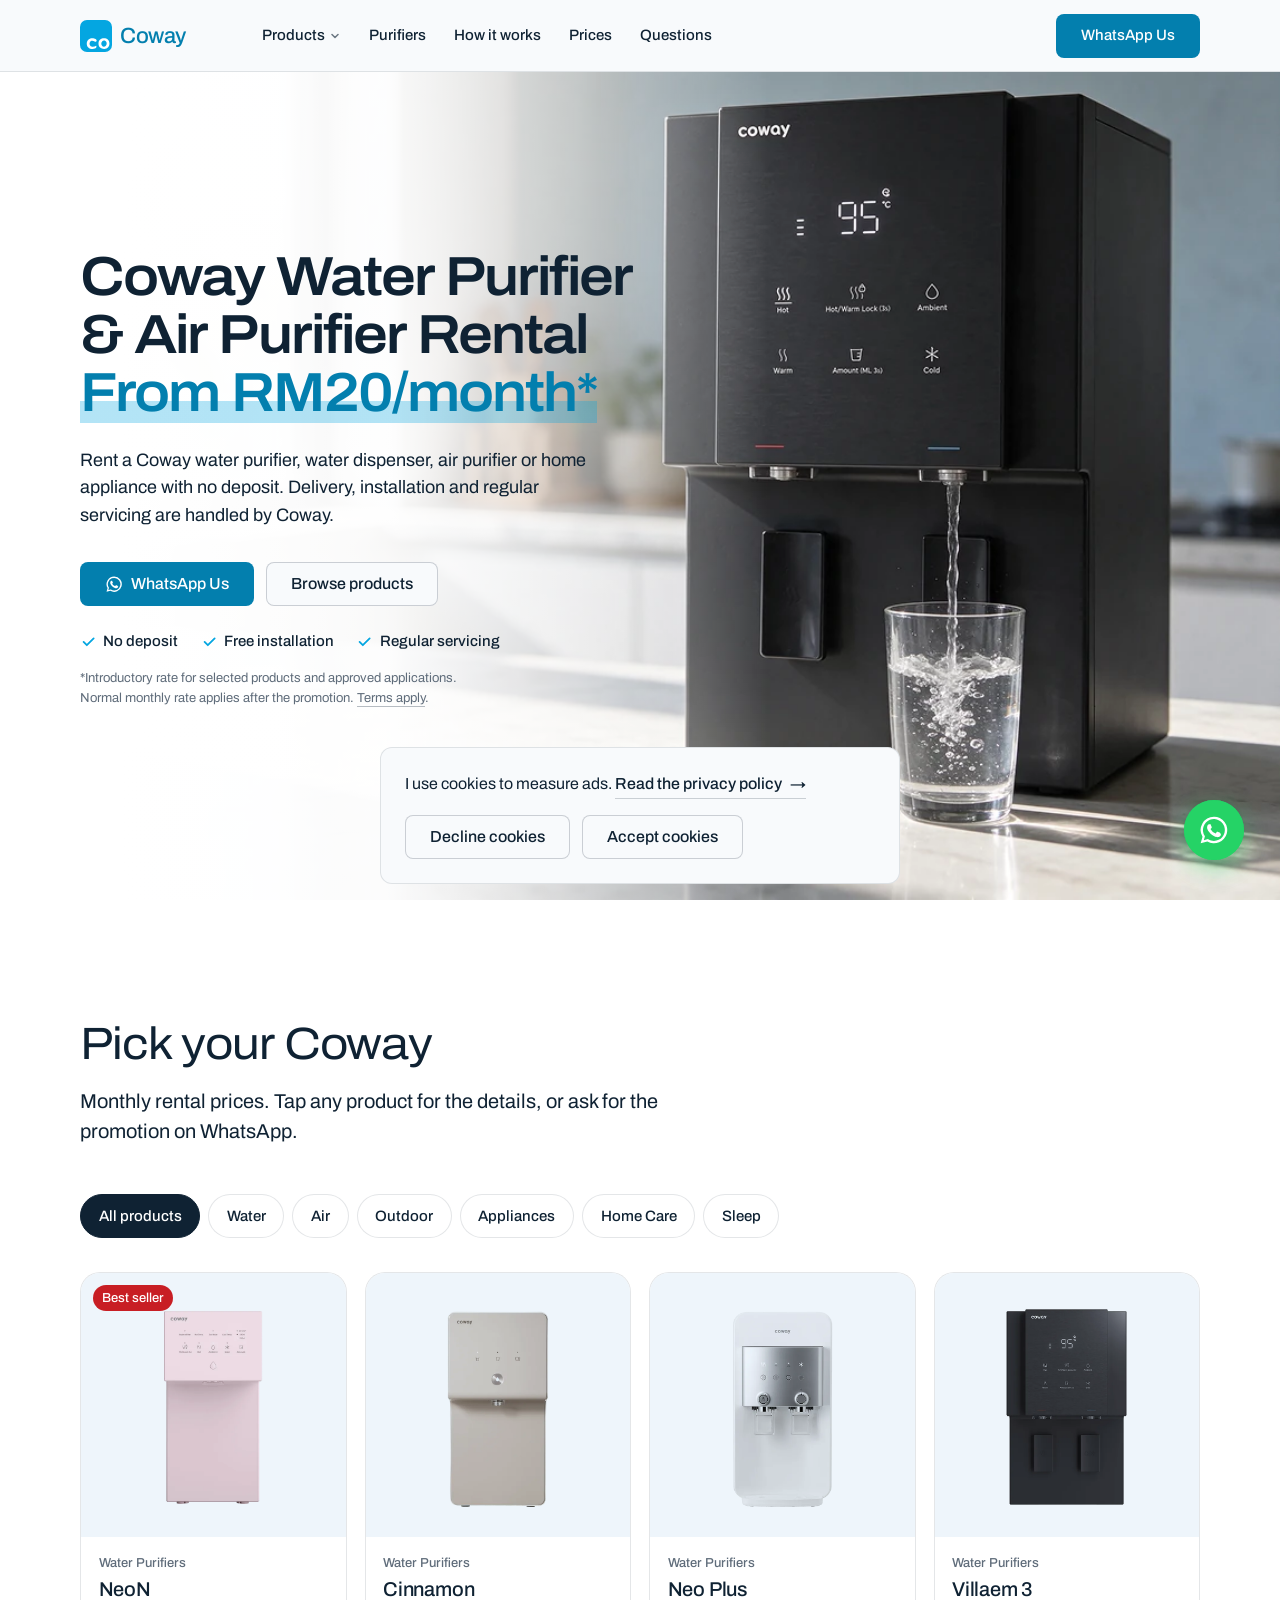
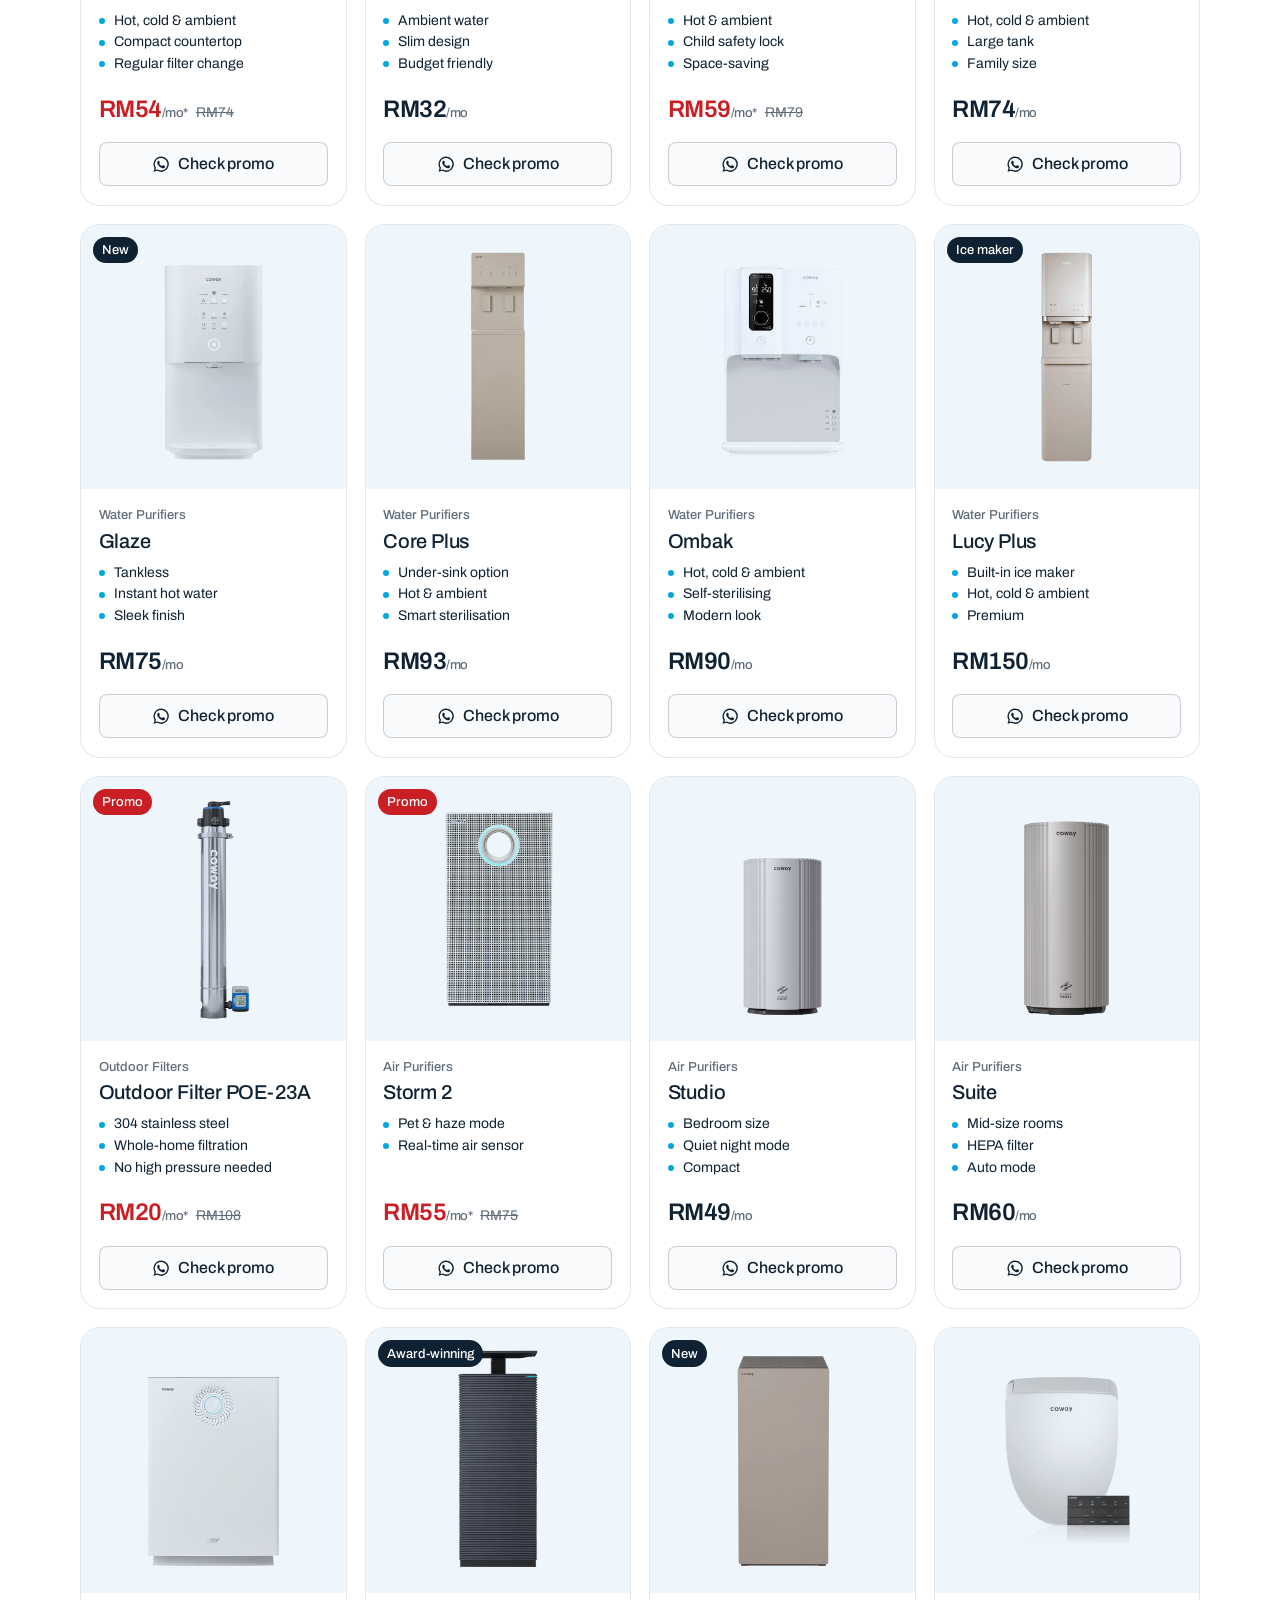
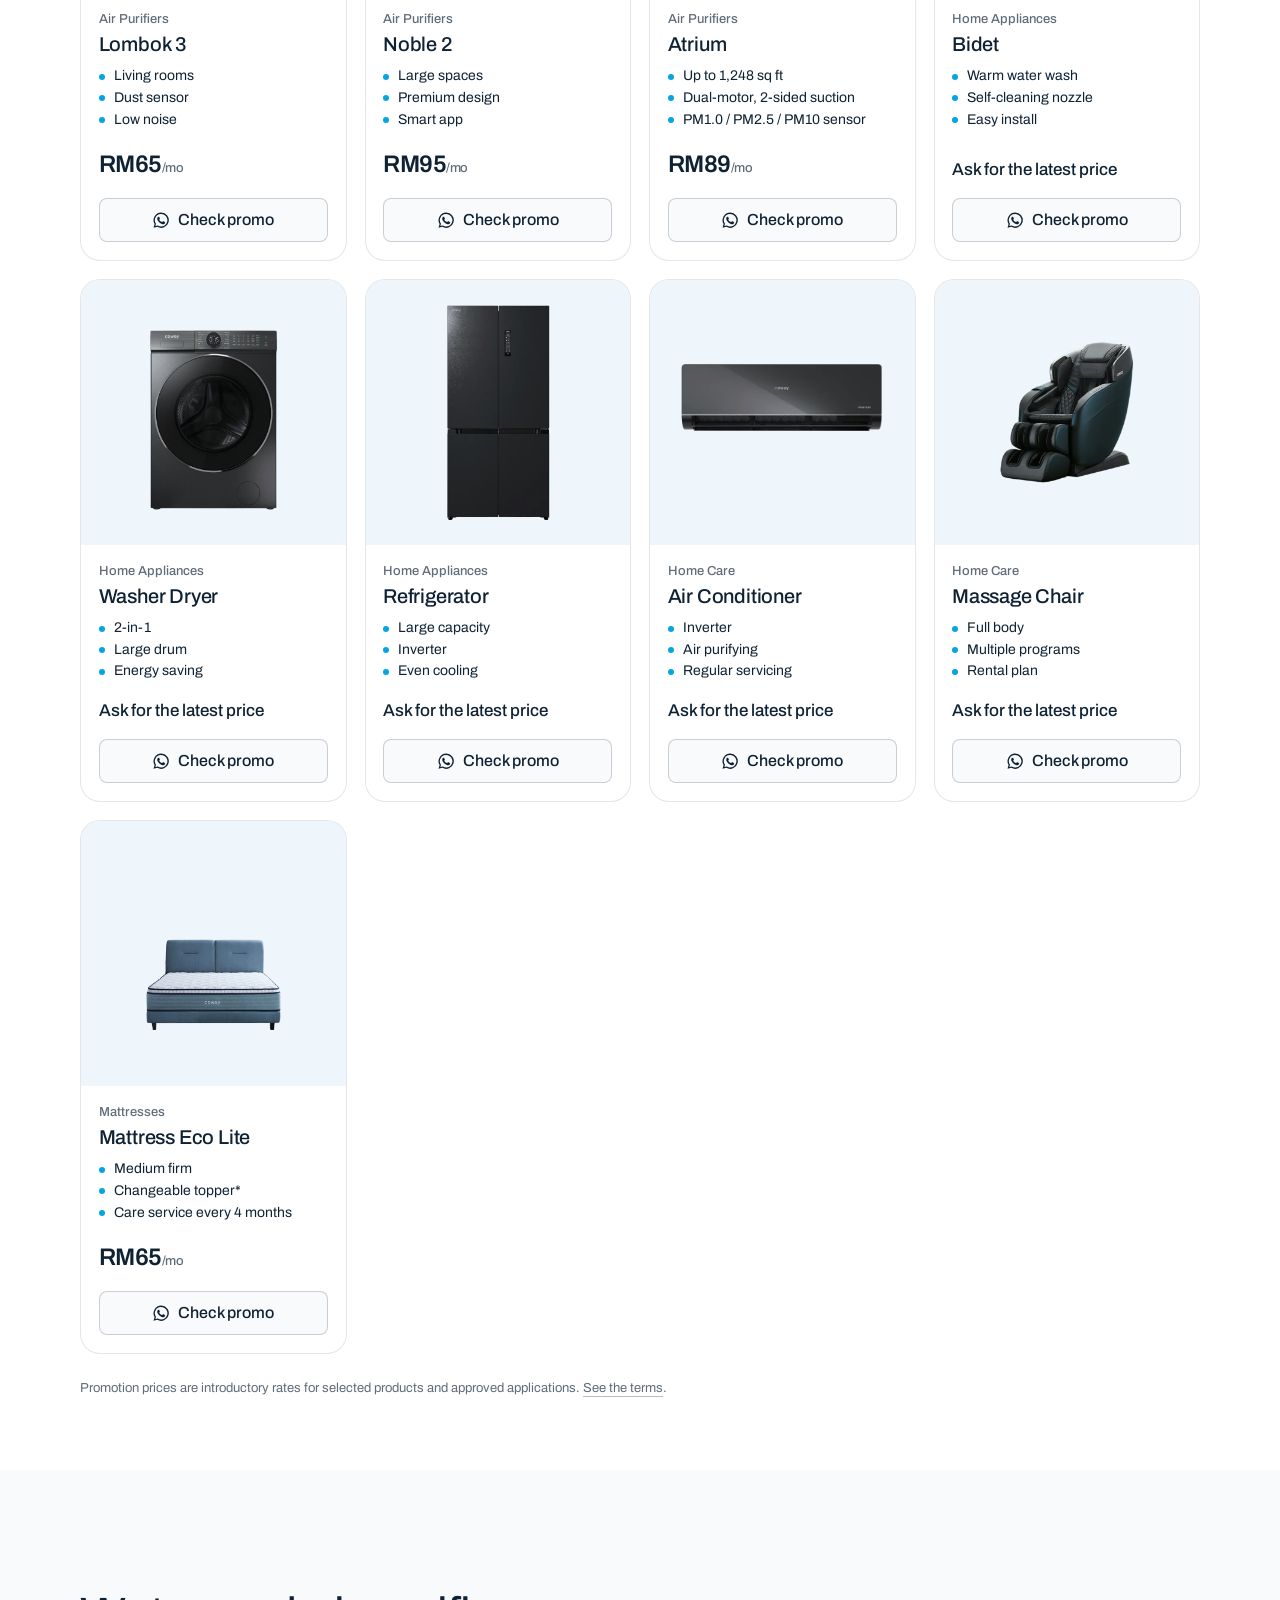
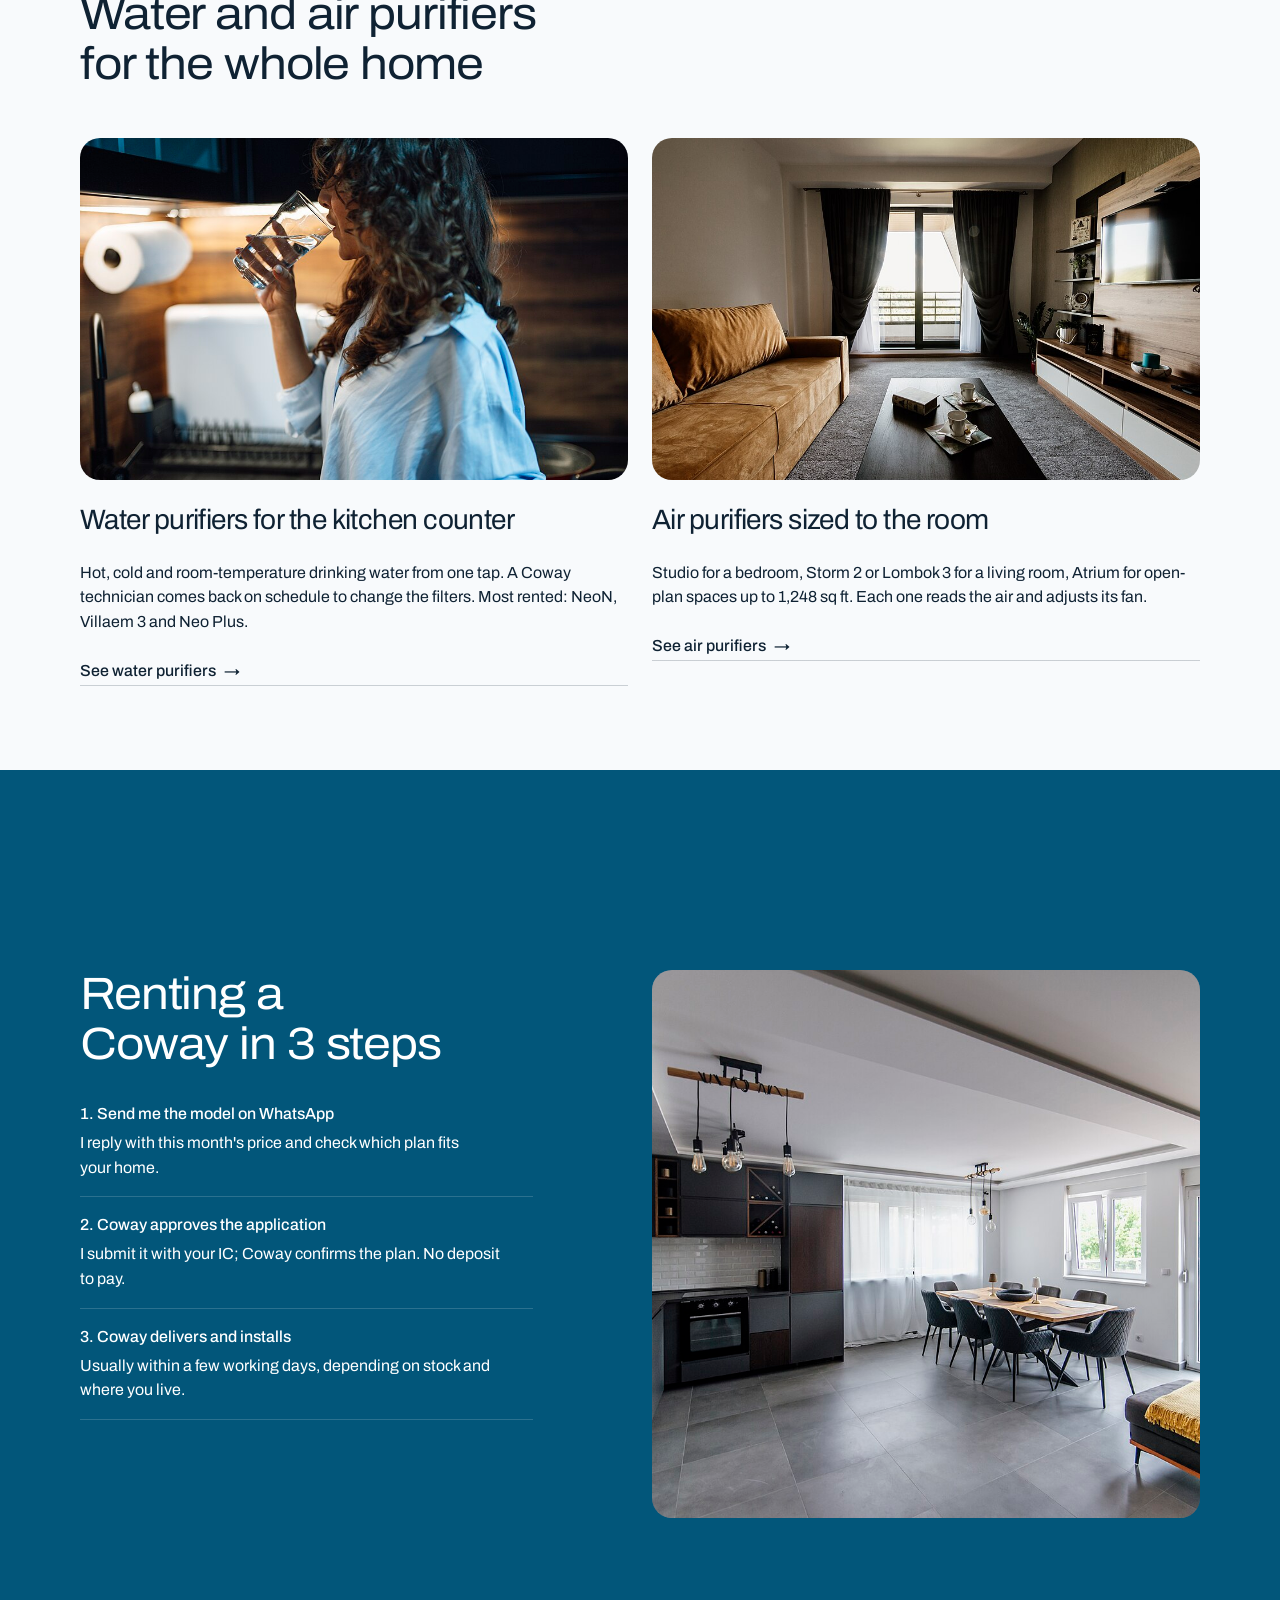
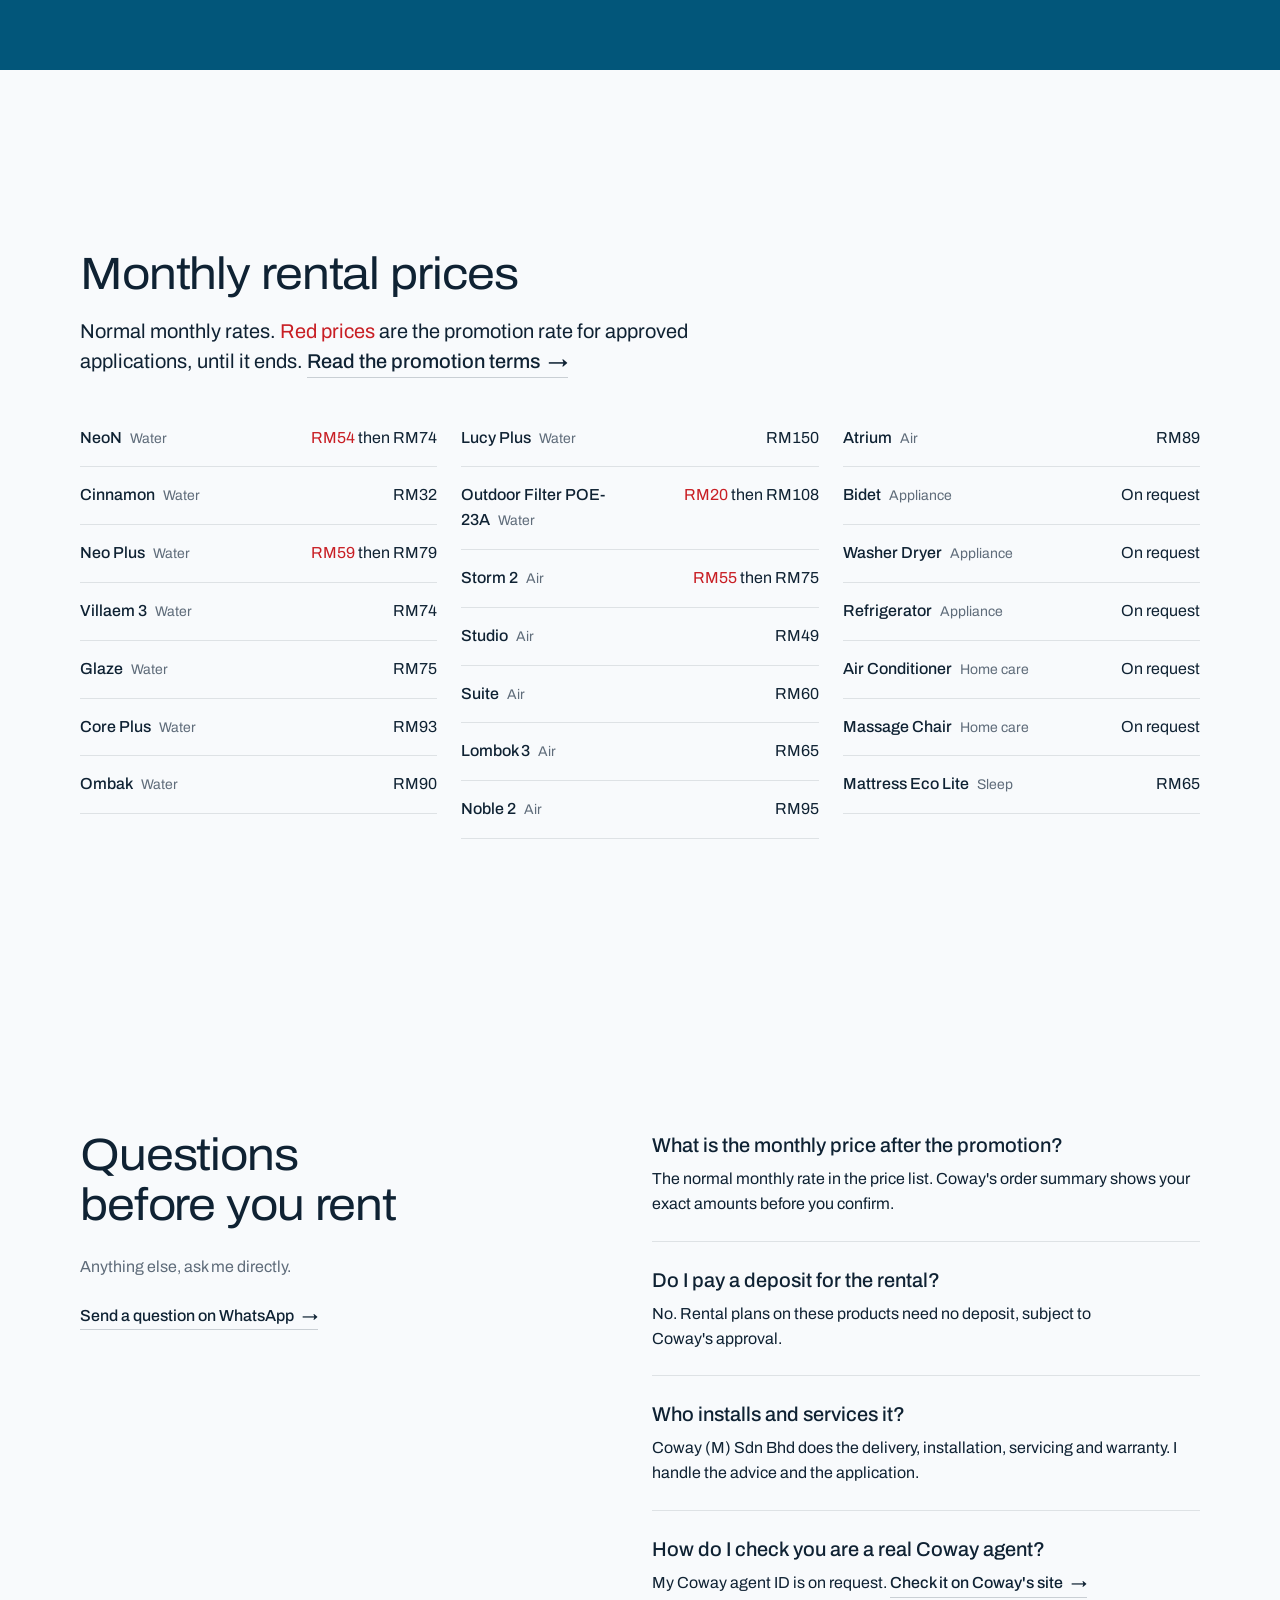
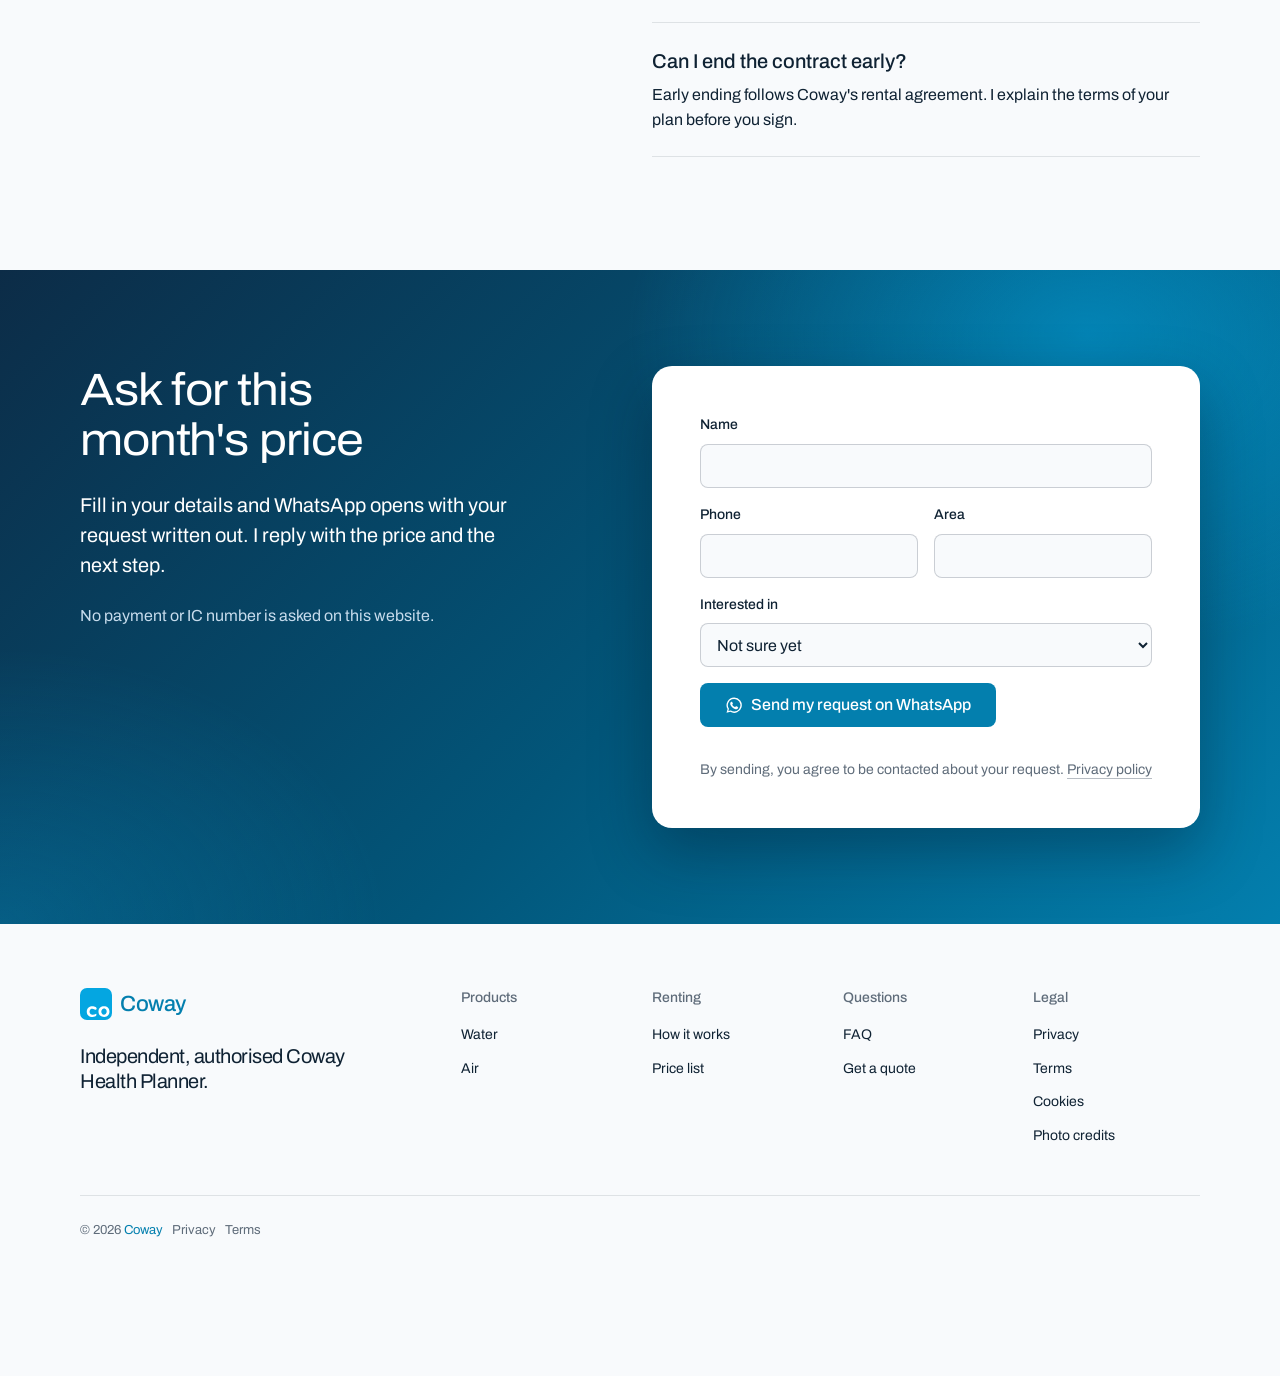
==== commit 9d10d4ea: "Remove the credits line and disclaimer from the footer The footer's legal row now holds only the cop" ====
--- a/index.html
+++ b/index.html
@@ -306,13 +306,11 @@
         <div class="span-2 footer__col"><h3>Products</h3><ul><li><a href="#products" data-filter-link="water">Water</a></li><li><a href="#products" data-filter-link="air">Air</a></li></ul></div>
         <div class="span-2 footer__col"><h3>Renting</h3><ul><li><a href="#steps">How it works</a></li><li><a href="#prices">Price list</a></li></ul></div>
         <div class="span-2 footer__col"><h3>Questions</h3><ul><li><a href="#faq">FAQ</a></li><li><a href="#quote">Get a quote</a></li></ul></div>
-        <div class="span-2 footer__col"><h3>Legal</h3><ul><li><a href="privacy.html">Privacy</a></li><li><a href="terms.html">Terms</a></li><li><a href="#consent" data-consent-open>Cookies</a></li></ul></div>
+        <div class="span-2 footer__col"><h3>Legal</h3><ul><li><a href="privacy.html">Privacy</a></li><li><a href="terms.html">Terms</a></li><li><a href="#consent" data-consent-open>Cookies</a></li><li><a href="credits.html">Photo credits</a></li></ul></div>
       </div>
       <div class="footer__legal">
         <span>&copy; <span id="year">2026</span> <span class="brand-word">Coway</span> &nbsp; <a href="privacy.html">Privacy</a> &nbsp; <a href="terms.html">Terms</a></span>
-        <span class="t-small muted">An independent agent site, not the official site of Coway (M) Sdn Bhd. Coway and product names are trademarks of their owners.</span>
         <div class="socials"></div>
-        <a class="credits" href="credits.html">Photographs via Wikimedia Commons</a>
       </div>
     </div>
   </div>
